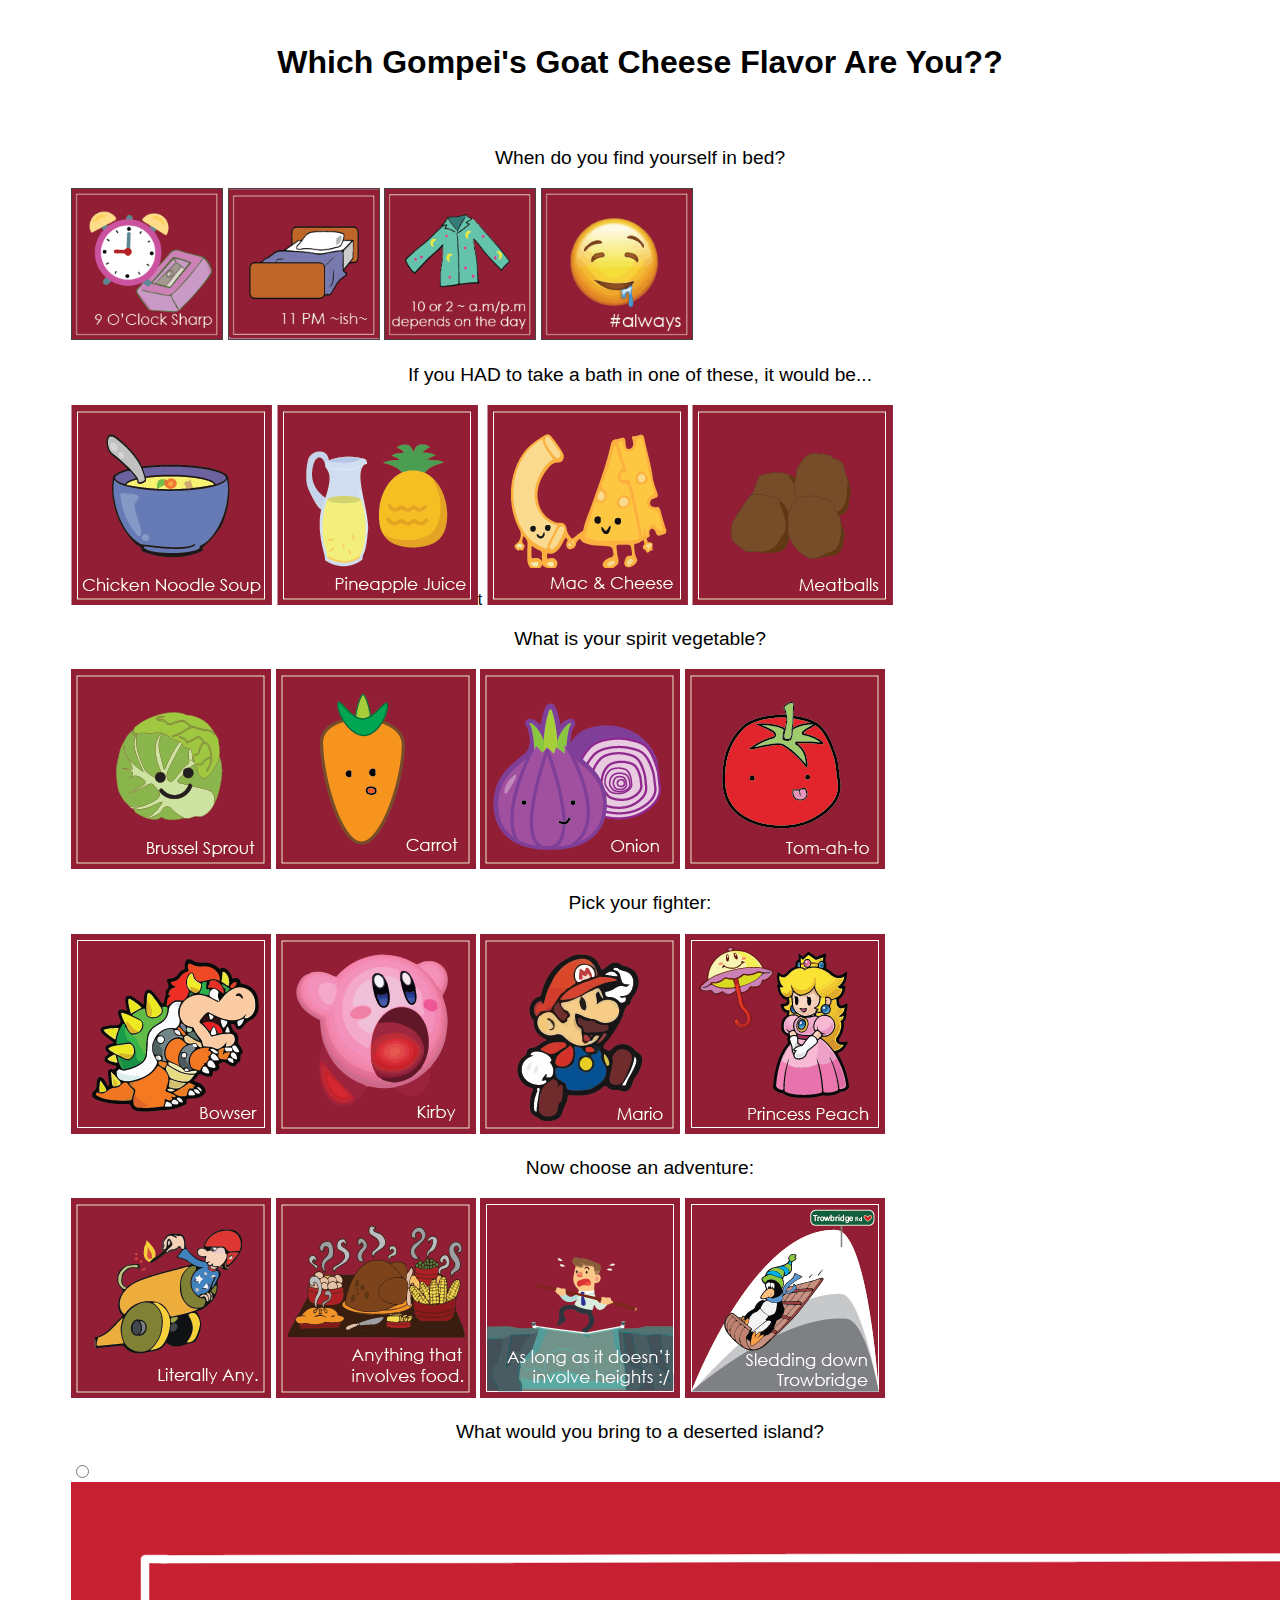
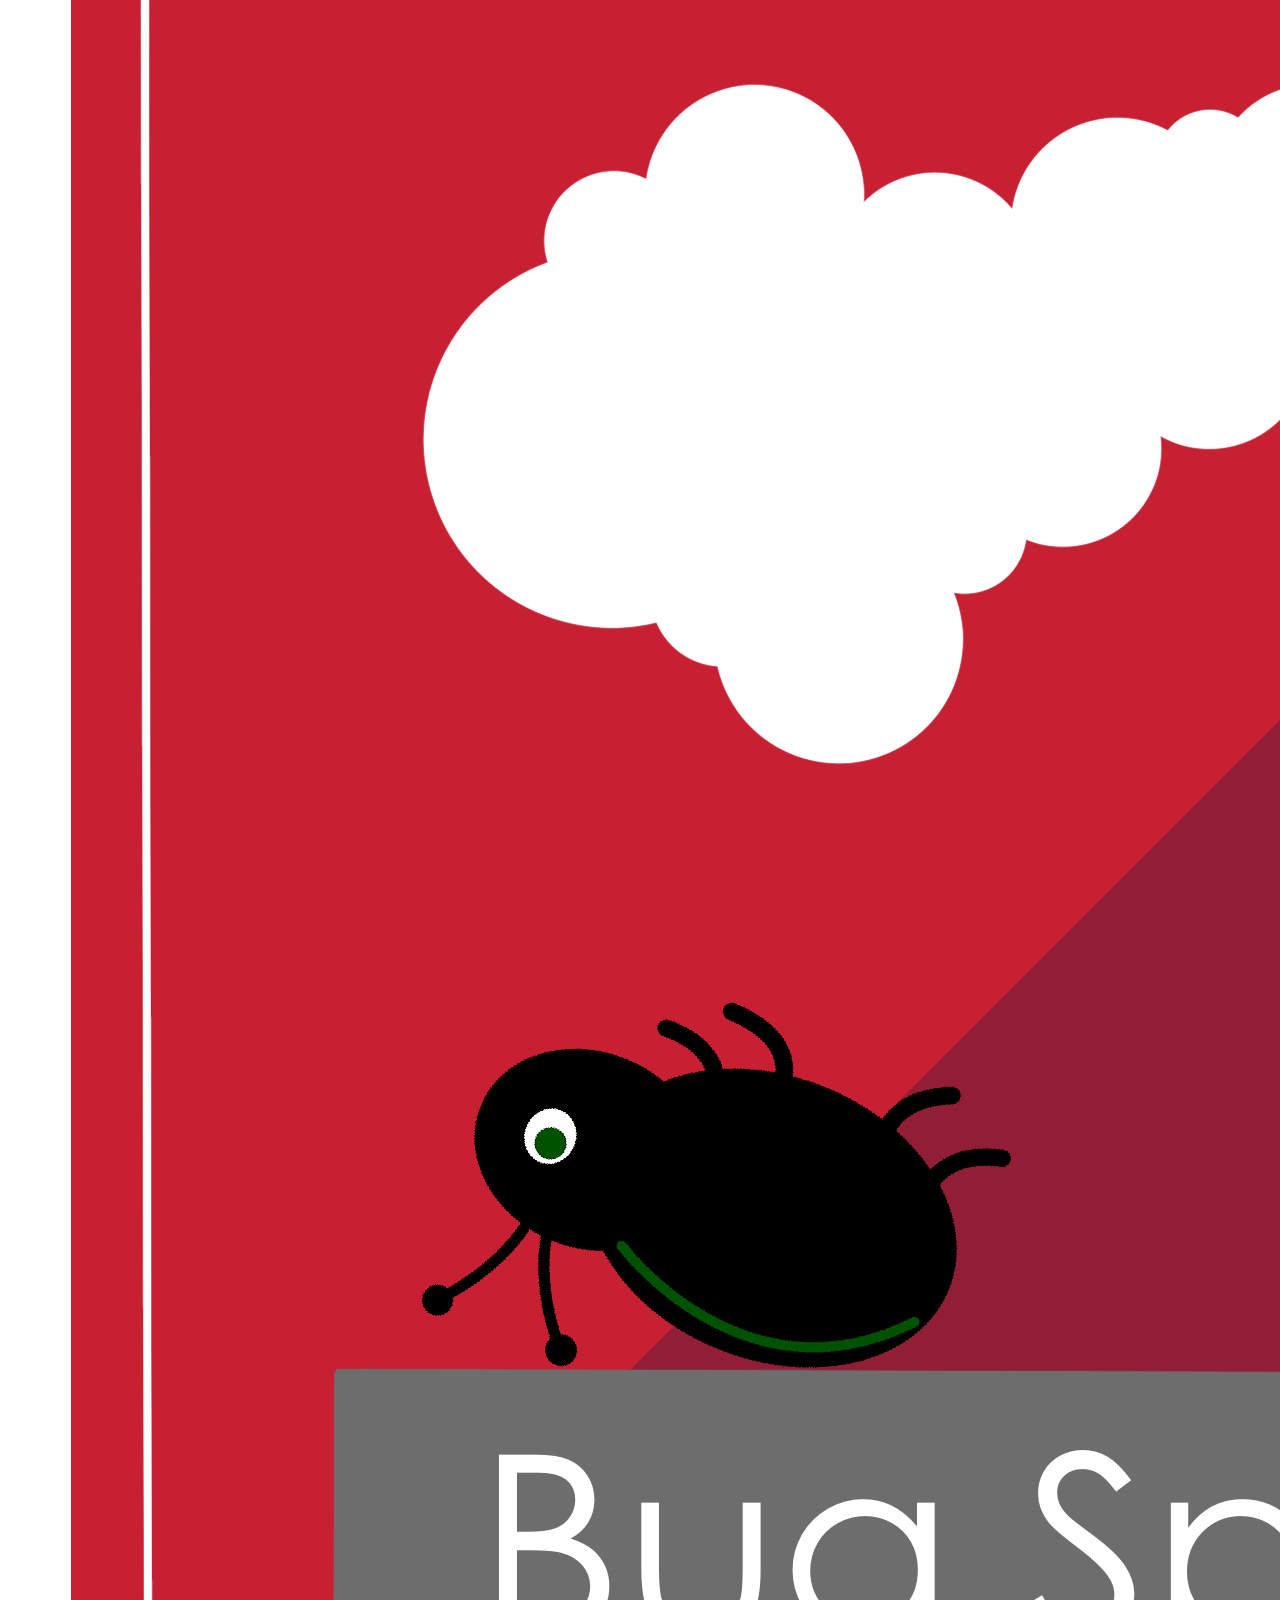
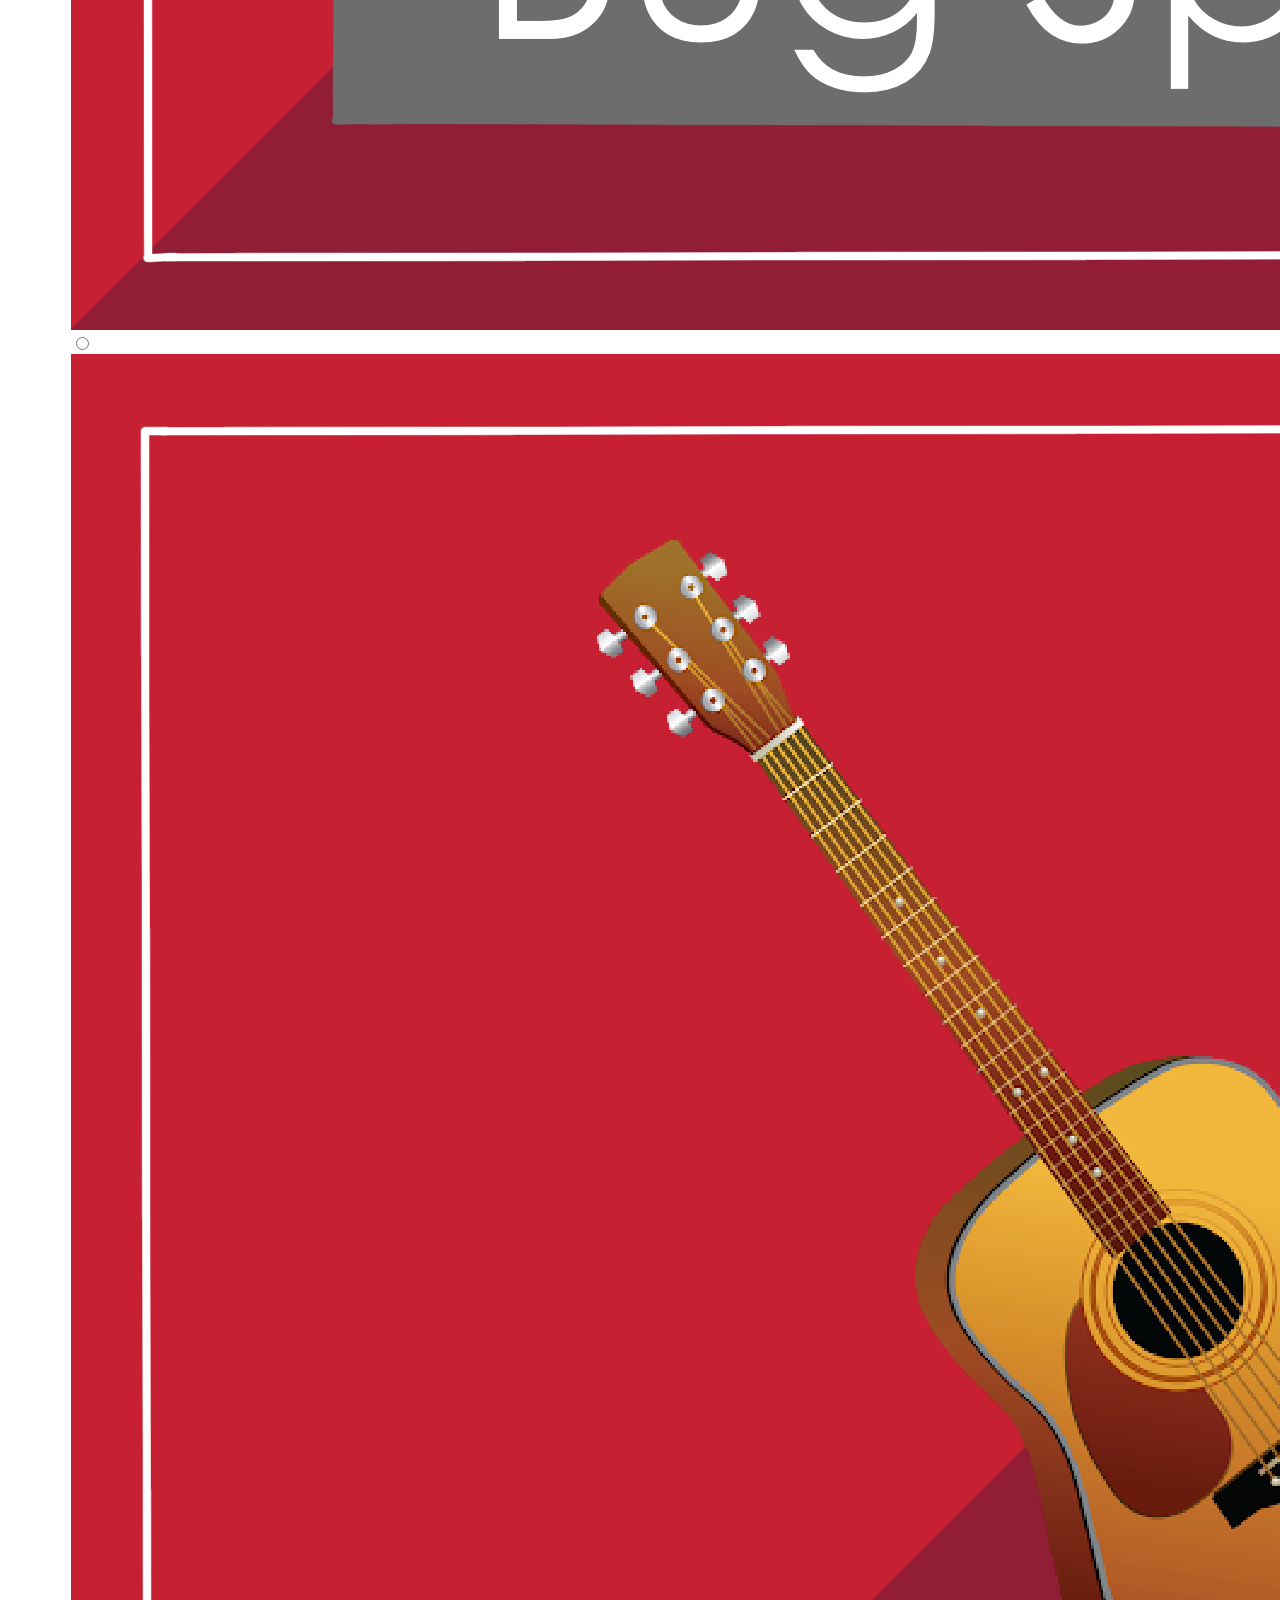
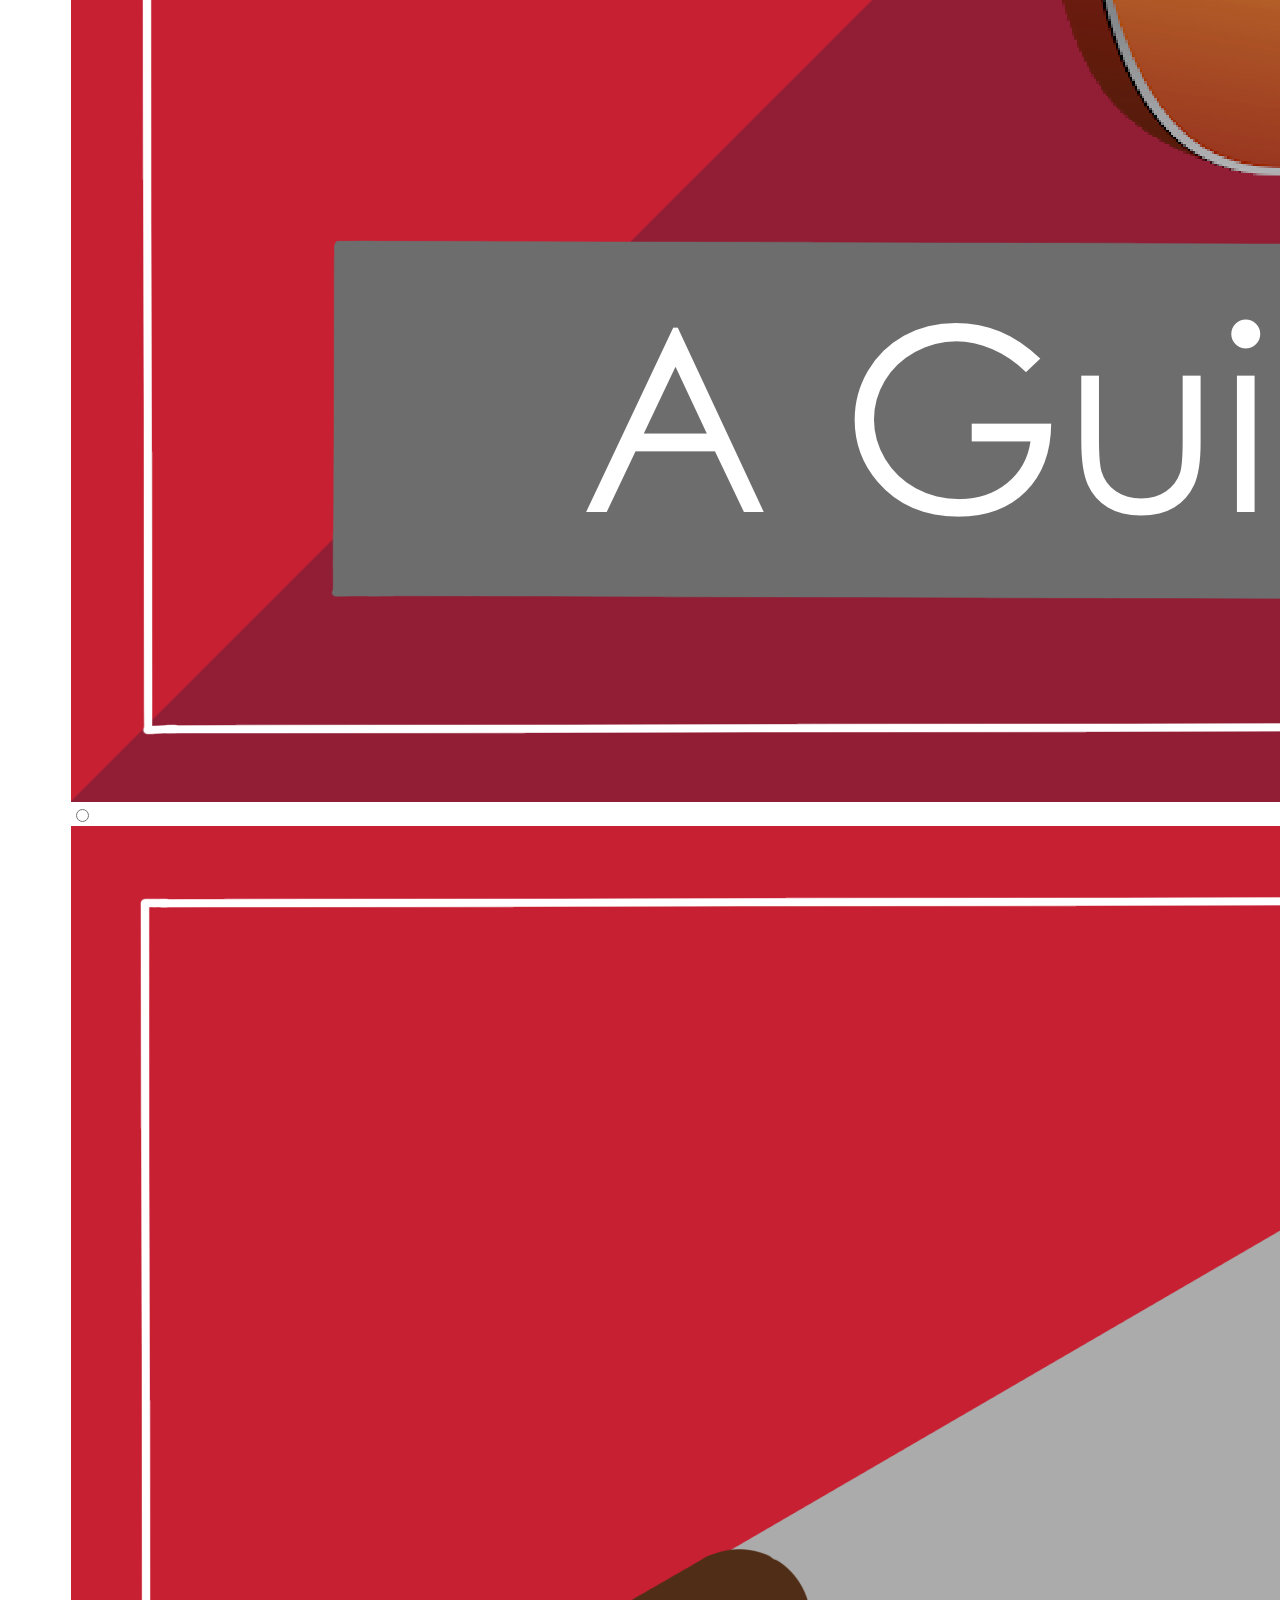
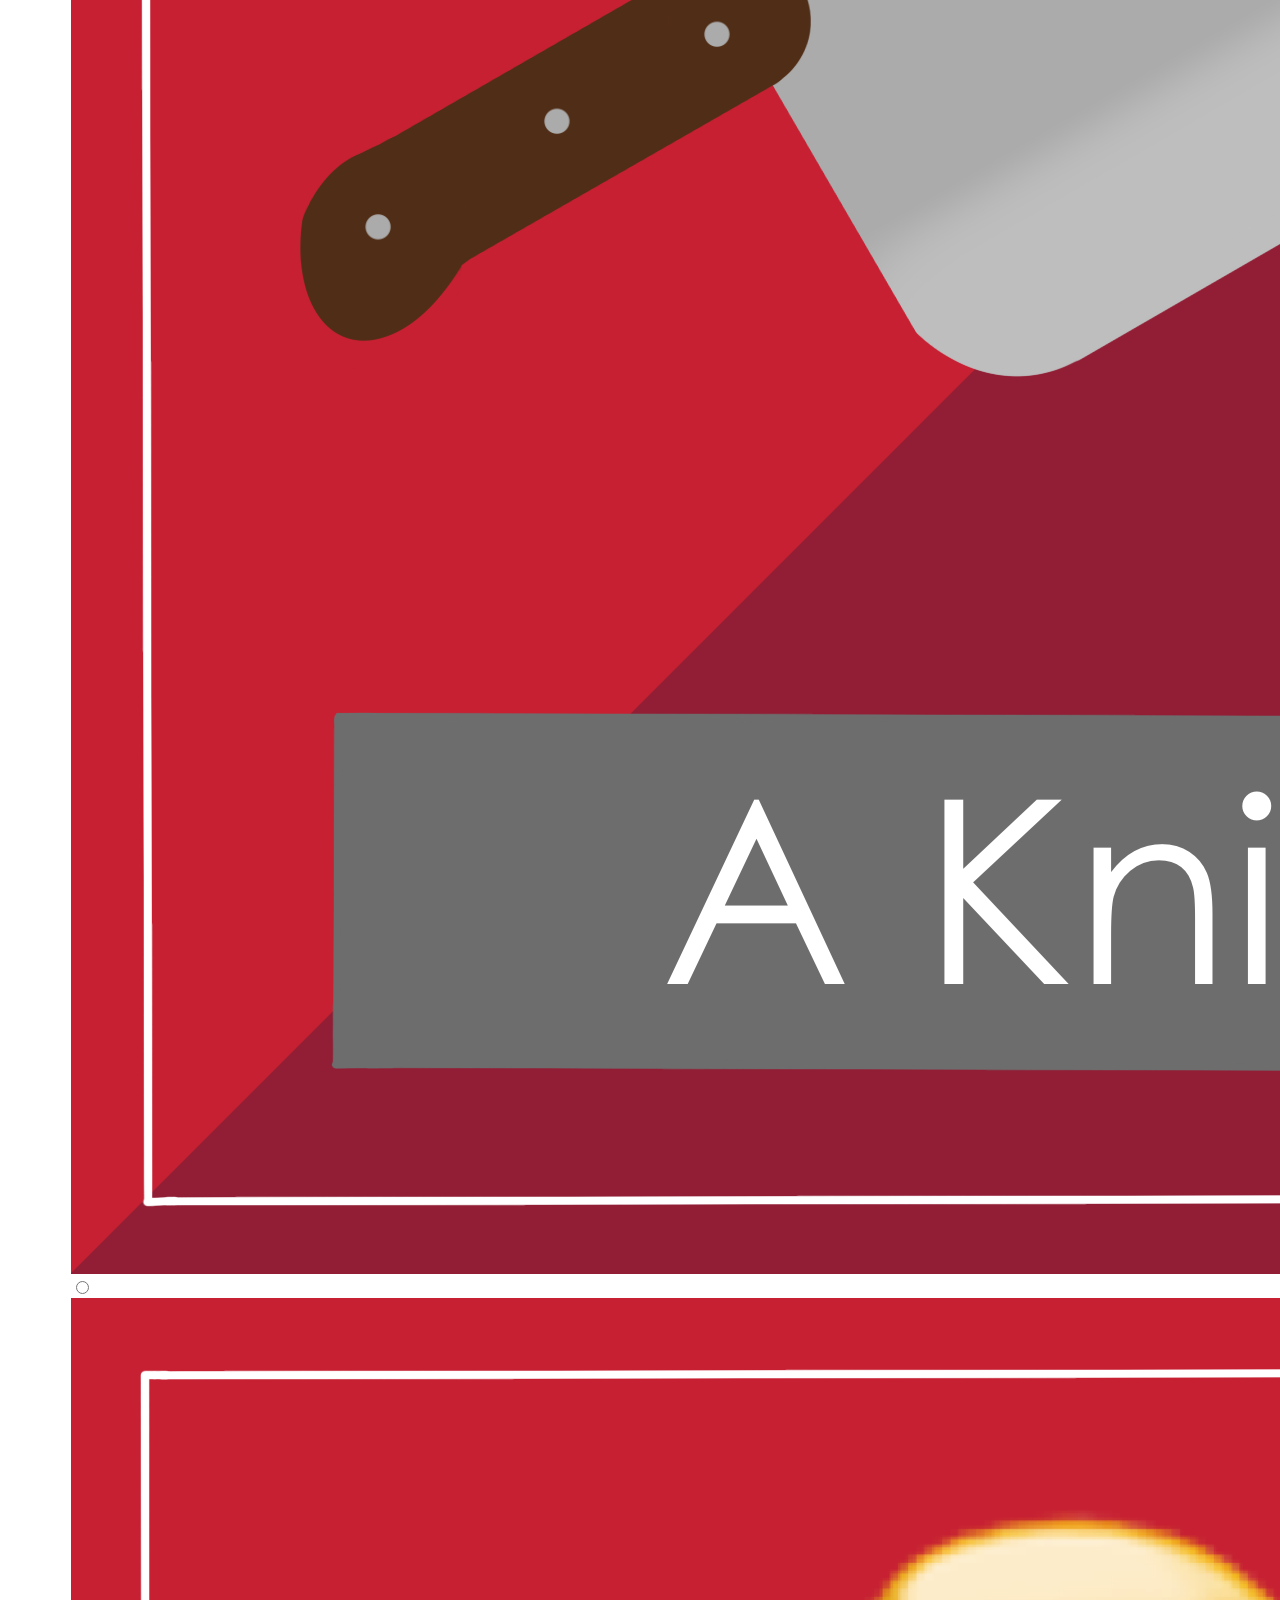
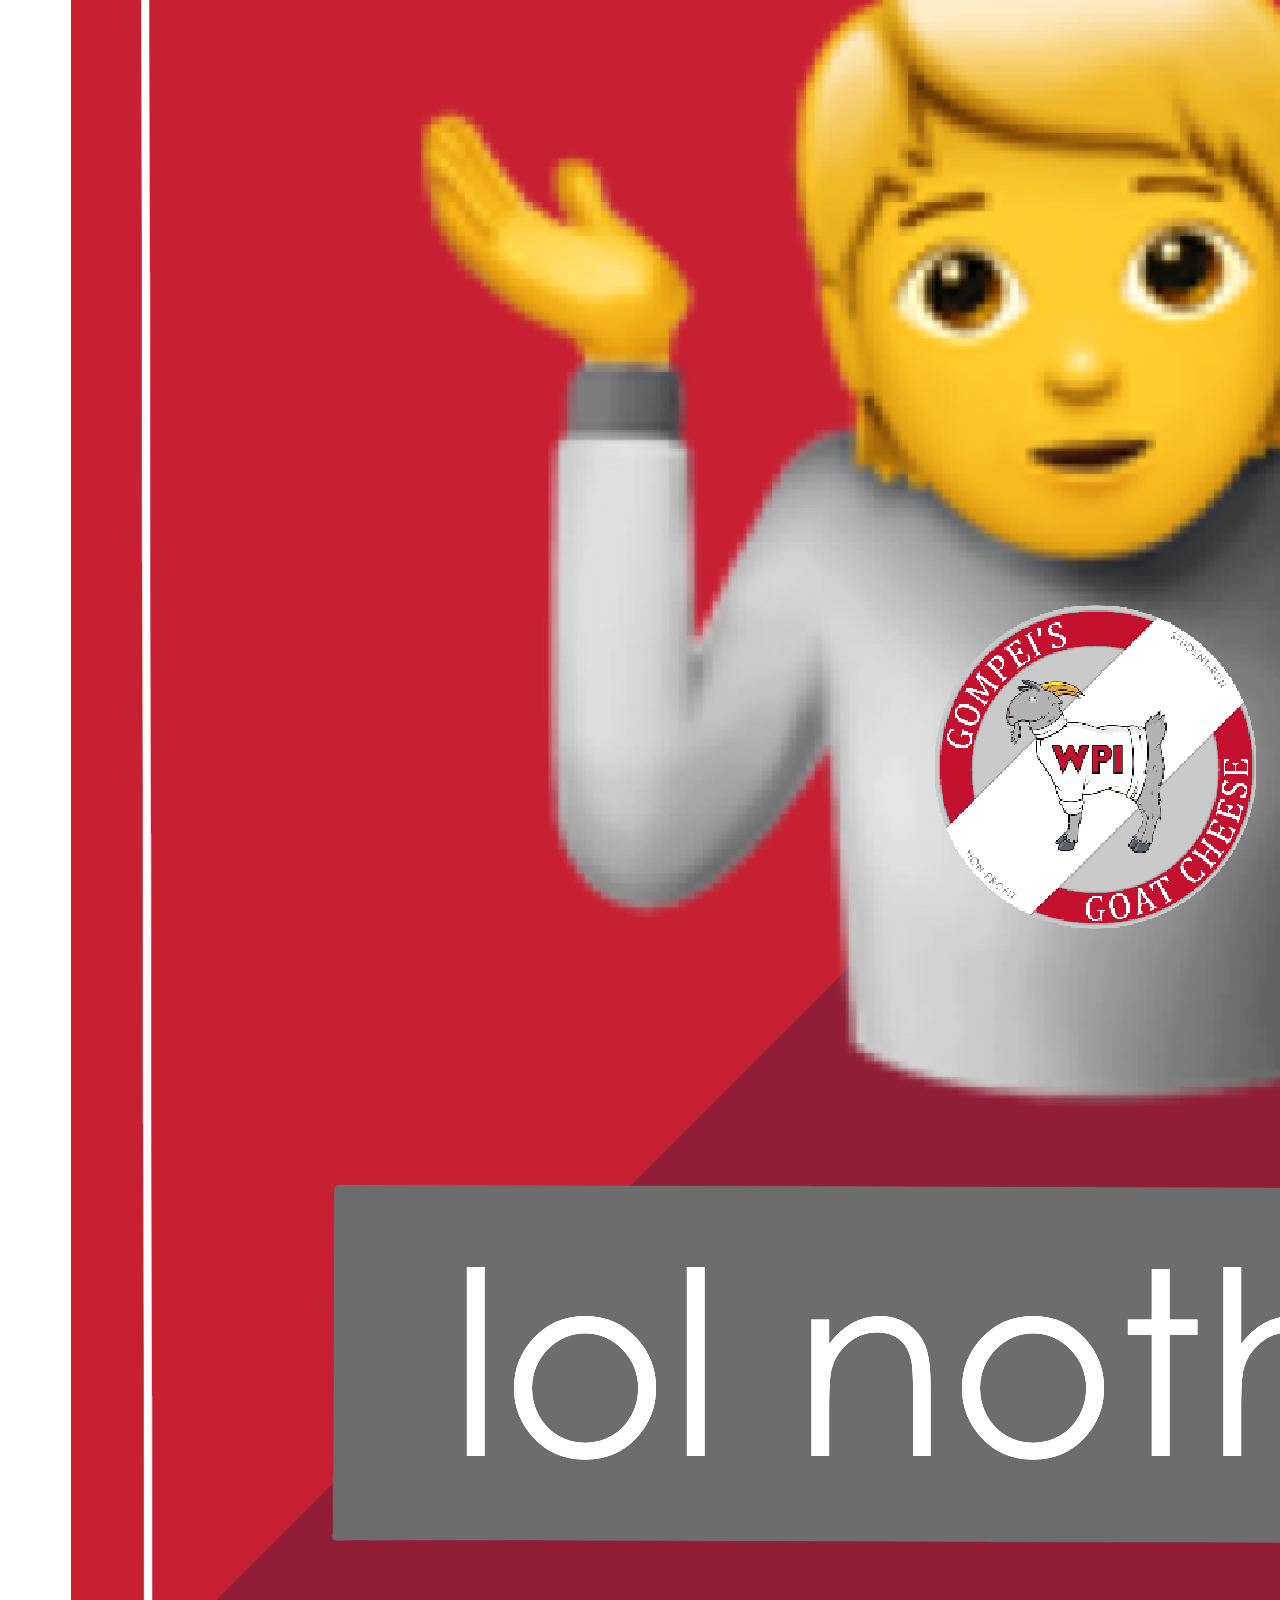
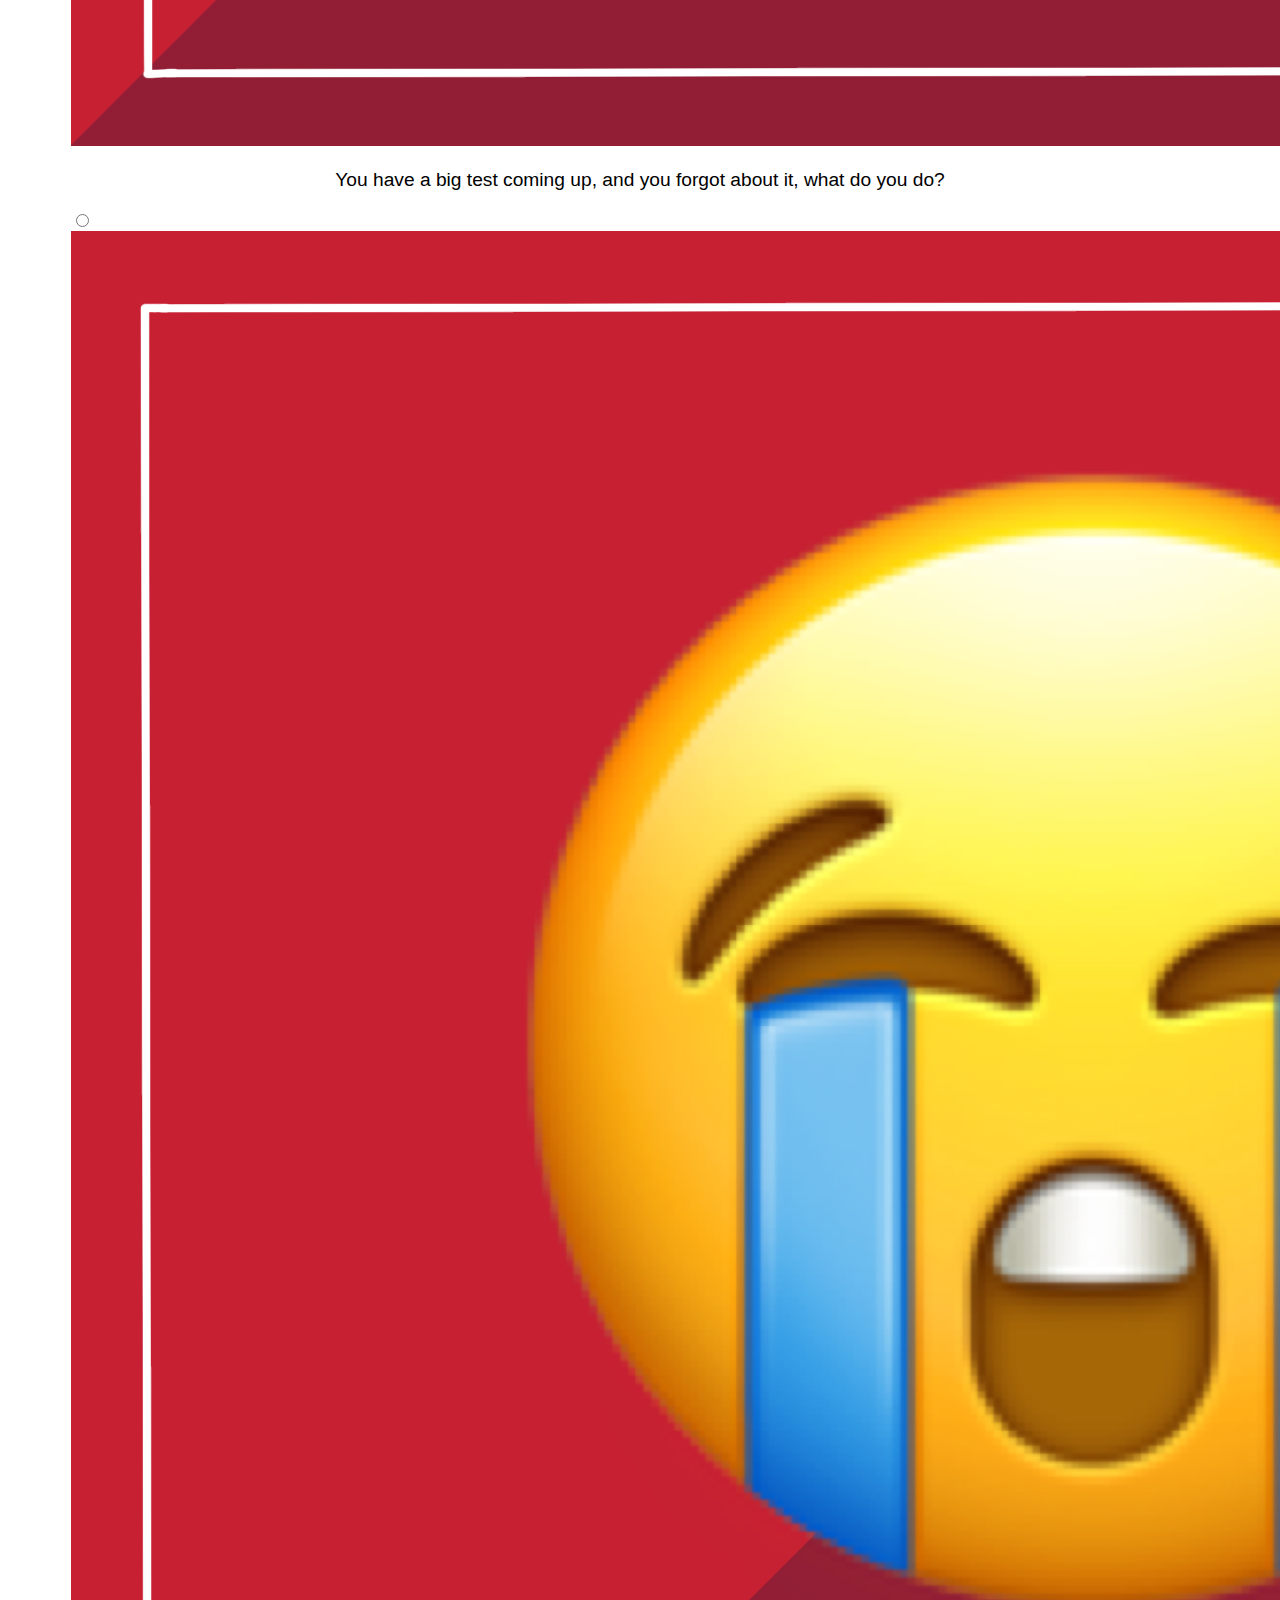
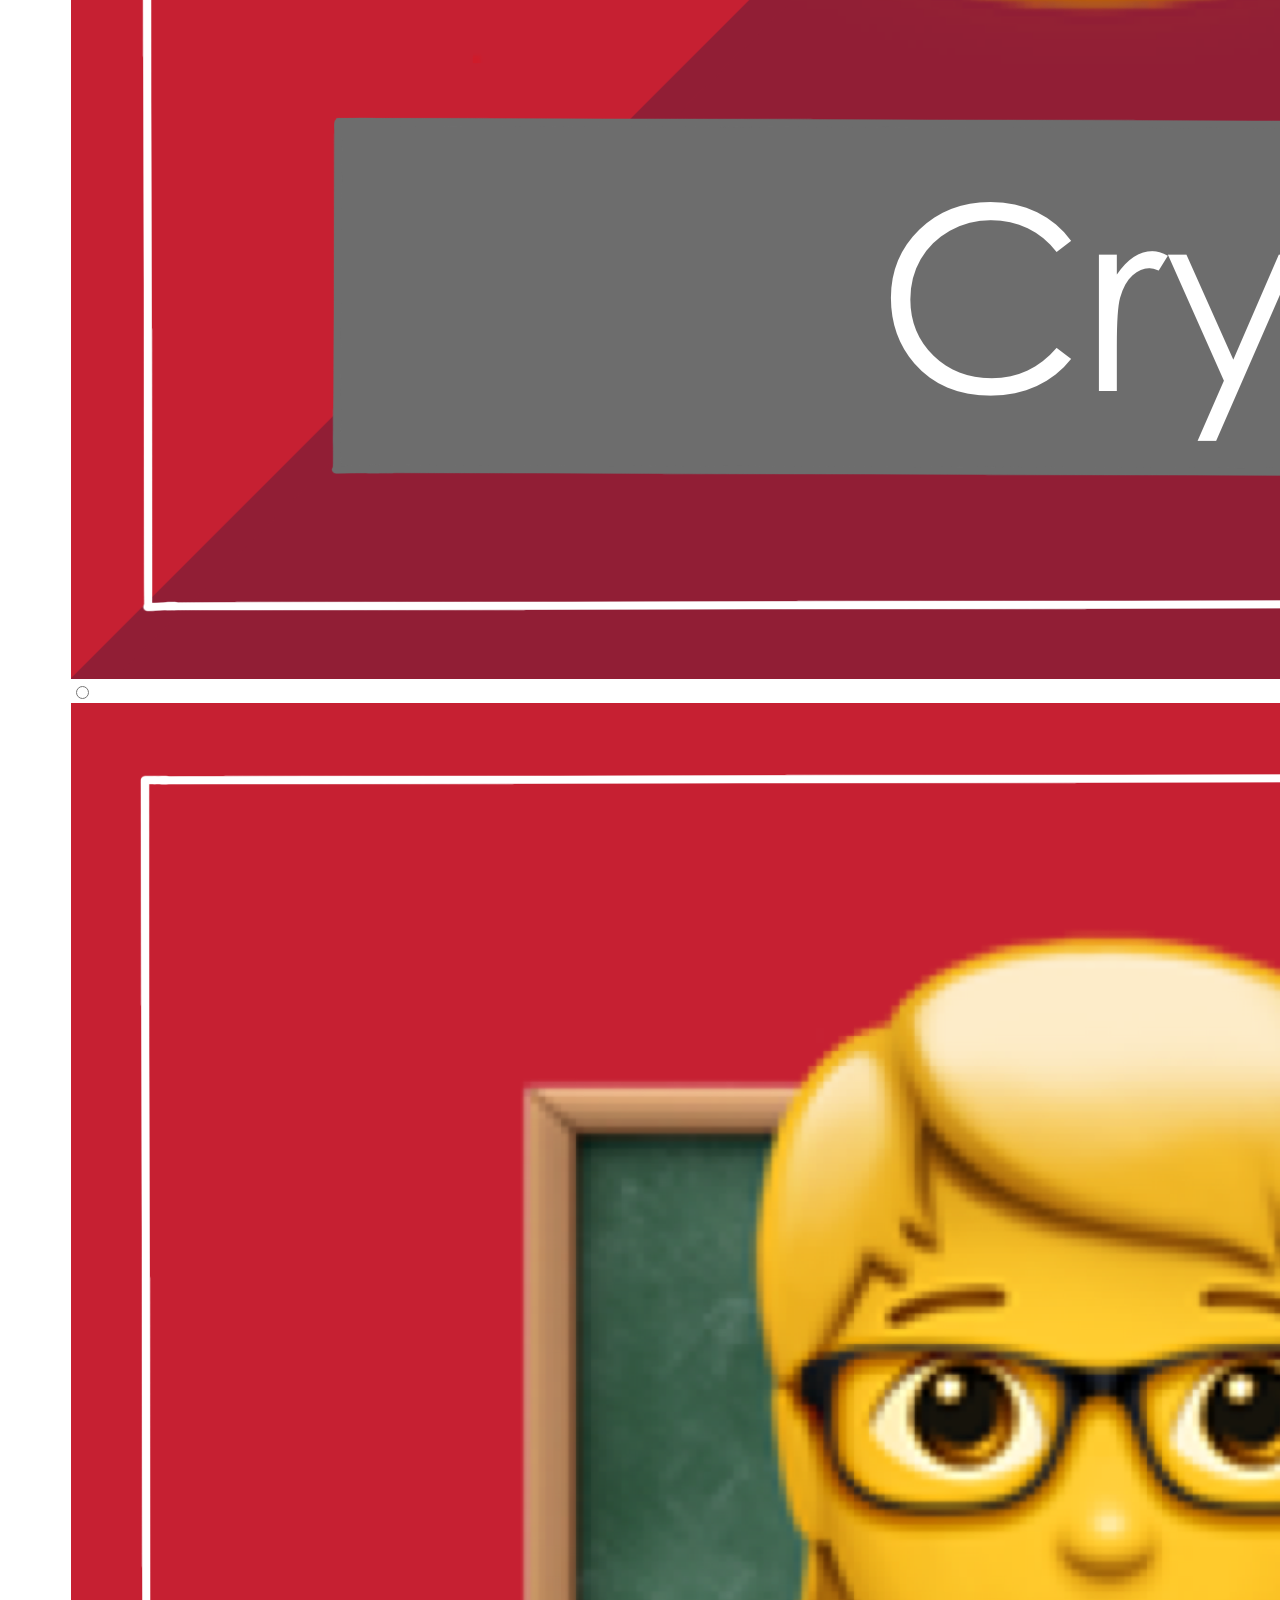
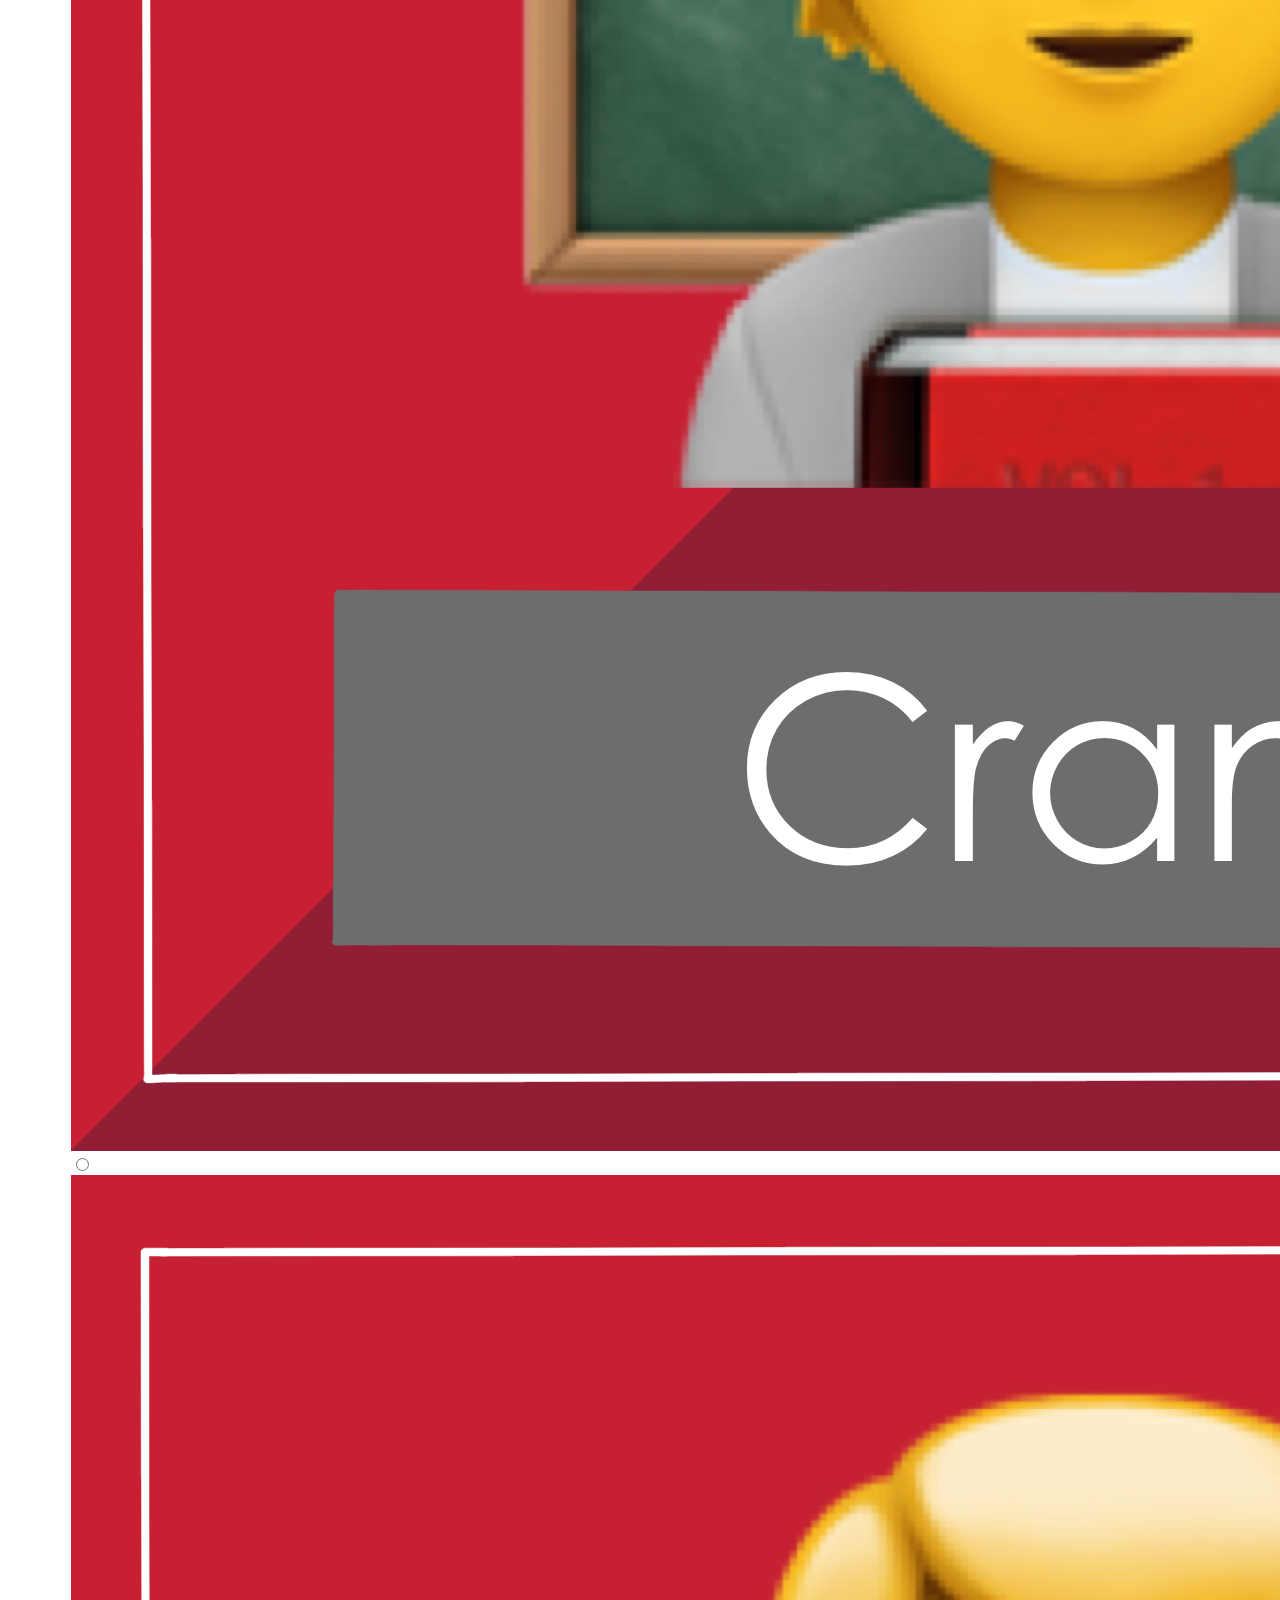
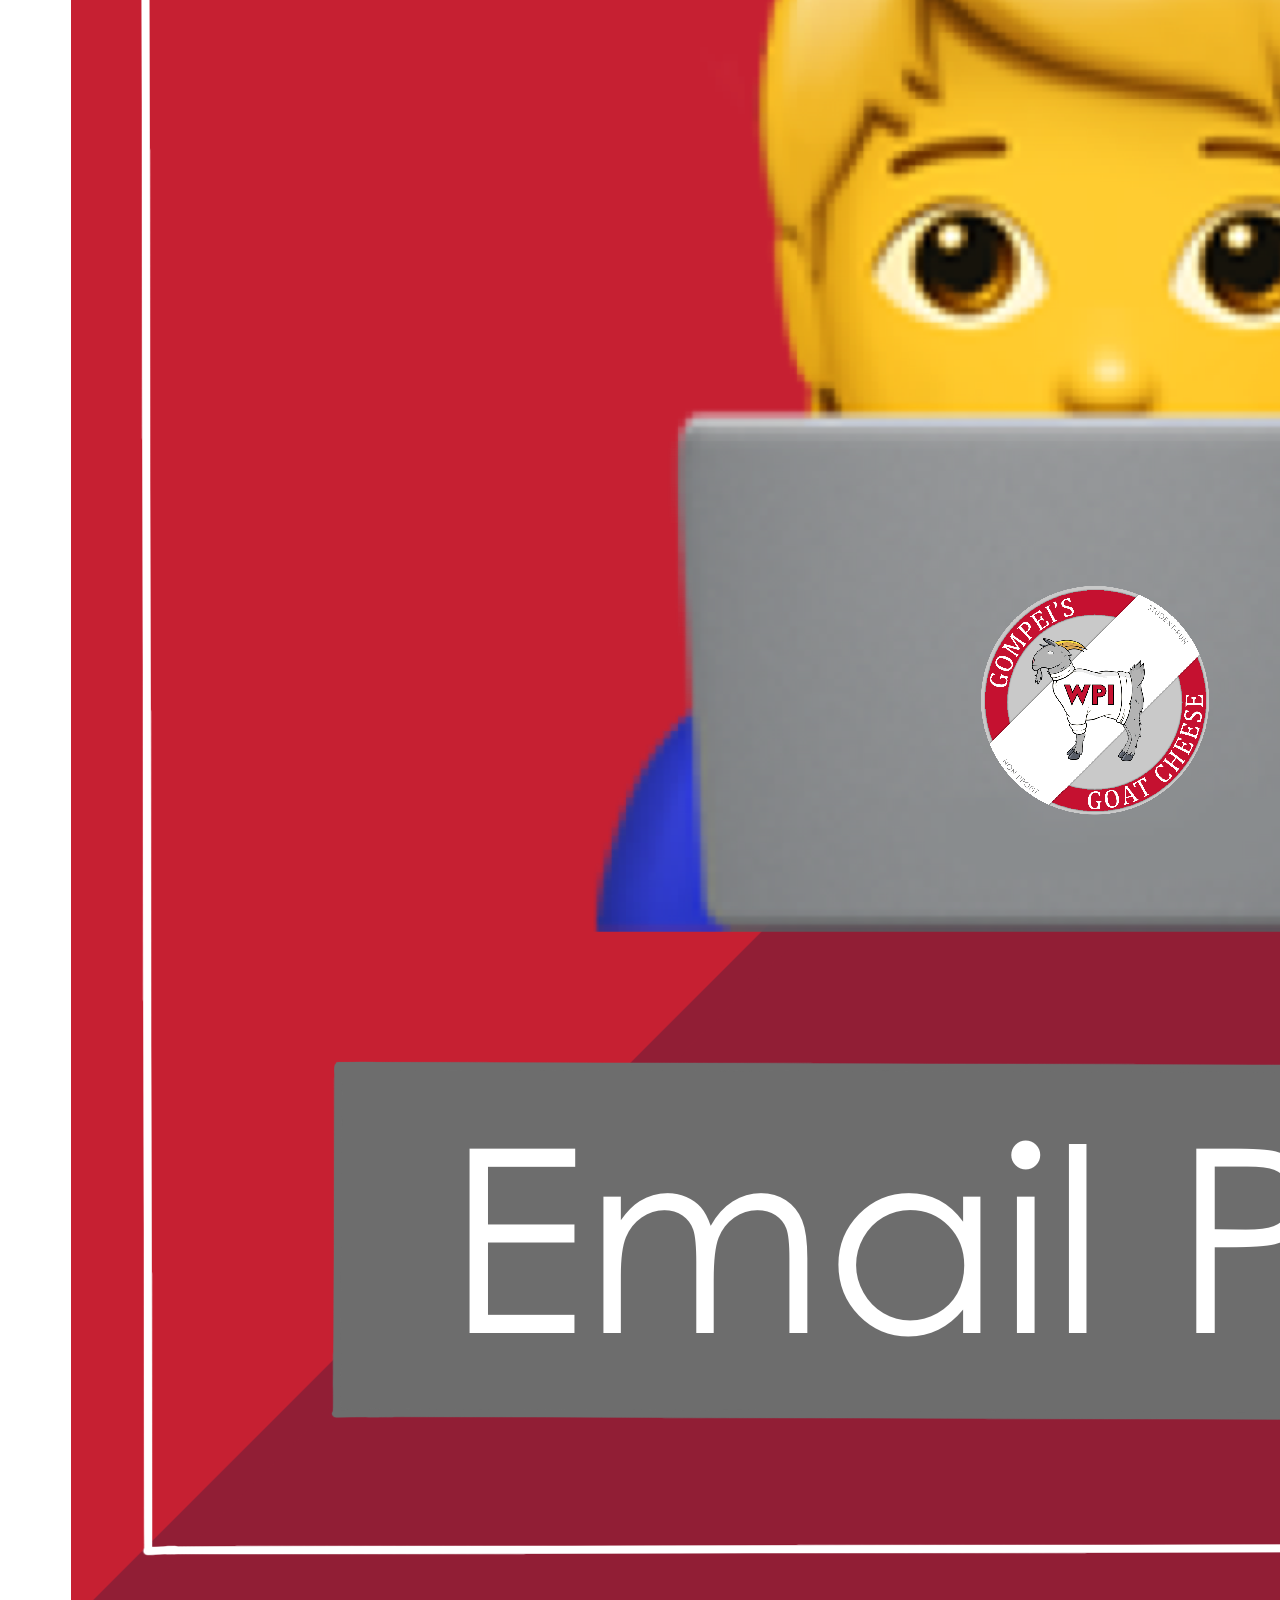
==== index.html @ 71daa239 "buttons" ====
<!DOCTYPE html>
<html>
<head>
<title>order@gompei.com</title>

<style>





body {
background-color:#ffffff;
font-family: 'Franklin Gothic Medium', 'Arial Narrow', Arial, sans-serif;
align-items: center;
}

#main {
width: 90%;
border: 3px rgb(255, 255, 255);
margin: auto;
padding: 10px;
background-color: #ffffff;
}

#header {
margin-top: 5;
padding: 5px;
text-align: center;
height: 100px;
}

p {
font-size: larger;
text-align: center;
}

label {
width: 300px;
display: auto ;
} 

.input-hidden {
  position: absolute;
  left: -9999px;
}

input[type=radio]:checked + label>img {
  border: 1px solid #fff;
  box-shadow: 0 0 3px 3px rgb(245, 219, 255);
}

input[type=radio] + label>img {
  border: 1px solid #444;
  width: 150px;
  height: 150px;
  transition: 500ms all;
}

input[type=radio]:checked + label>img {
  transform: 
    rotateZ(-10deg) 
    rotateX(10deg);
}

button {
display: block;
margin-top: 30px;
}

</style>

</head>
<body>
<div id="main">
<div id="header"><h1>Which Gompei's Goat Cheese Flavor Are You??</h1></div>

<form  id="form">


	<p>When do you find yourself in bed?</p>
	<input type="radio" name="bedtime" id="boring" value="plain blueb" class="input-hidden"/><label for="boring"><img src="1/9.png"></label>
	<input type="radio" name="bedtime" id="normal" value="crano" class="input-hidden"/><label for="normal"><img src="1/11.png"></label>
	<input type="radio" name="bedtime" id="colleg" value="fiery" class="input-hidden"/><label for="colleg"><img src="1/10-2.png"></label>
	<input type="radio" name="bedtime" id="lazyyy" value="pinkp" class="input-hidden"/><label for="lazyyy"><img src="1/always.png"></label>
	
	
	<p>If you HAD to take a bath in one of these, it would be...</p>
	<label for="boring"><input type="radio" name="activityLevel" id="boring" value="plain" class="input-hidden"/><img src="2/chicknood.png"></label>
	<label for="nobore"><input type="radio" name="activityLevel" id="nobore" value="fiery" class="input-hidden"/><img src="2/juice.png">t</label>
	<label for="nobore"><input type="radio" name="activityLevel" id="nobore" value="choco chive" class="input-hidden"/><img src="2/maccheese.png"></label>
	<label for="nobore"><input type="radio" name="activityLevel" id="nobore" value="calab pinkp" class="input-hidden"/><img src="2/meatball.png"></label>

	
	<p>What is your spirit vegetable?</p>
	<label for="rock2"><input type="radio" name="spirit" id="rock2" value="calab" class="input-hidden"/><img src="3/brussel.png"></label>
	<label for="indie"><input type="radio" name="spirit" id="indie" value="blueb" class="input-hidden"/><img src="3/carrot.png"></label>
	<label for="country"><input type="radio" name="spirit" id="country" value="pinkp herbg" class="input-hidden"/><img src="3/onion.png"></label>
	<label for="country"><input type="radio" name="spirit" id="country" value="chive choco fiery" class="input-hidden"/><img src="3/tomahto.png"></label>


	<p>Pick your fighter:</p>
	<label for="rock2"><input type="radio" name="calls" id="rock2" value="plain" class="input-hidden"/><img src="4/bowser.png"></label>
	<label for="indie"><input type="radio" name="calls" id="indie" value="chive calab" class="input-hidden"/><img src="4/kirby.png"></label>
	<label for="country"><input type="radio" name="calls" id="country" value="fiery blueb crano herbg" class="input-hidden"/><img src="4/mario.png"></label>
	<label for="country"><input type="radio" name="calls" id="country" value="pinkp choco" class="input-hidden"/><img src="4/peach.png"></label>


	<p>Now choose an adventure:</p>
	<label for="rock2"><input type="radio" name="adventure" id="rock2" value="chive calab" class="input-hidden"/><img src="5/any.png"></label>
	<label for="indie"><input type="radio" name="adventure" id="indie" value="pinkp fiery" class="input-hidden"/><img src="5/food.png"></label>
	<label for="country"><input type="radio" name="adventure" id="country" value="fiery" class="input-hidden"/><img src="5/heights.png"></label>
	<label for="country"><input type="radio" name="adventure" id="country" value="blueb choco plain" class="input-hidden"/><img src="5/sledding.png"></label>


	<p>What would you bring to a deserted island?</p>
	<label><input type="radio" name="tool" id="rock2" value="pinkp choco" /><img src="6/Bugspray.png"></label>
	<label><input type="radio" name="tool" id="indie" value="fiery crano" /><img src="6/Guitar.png"></label>
	<label><input type="radio" name="tool" id="country" value="blueb chive" /><img src="6/Knife.png"></label>
	<label><input type="radio" name="tool" id="country" value="chive" /><img src="6/Nothing.png"></label>


	<p>You have a big test coming up, and you forgot about it, what do you do?</p>
	<label><input type="radio" name="study" id="rock2" value="fiery" /><img src="7/Cry.png"></label>
	<label><input type="radio" name="study" id="indie" value="pinkp" /><img src="7/Cram.png"></label>
	<label><input type="radio" name="study" id="country" value="pl" /><img src="7/EmailProf.png"></label>
	<label><input type="radio" name="study" id="country" value="chive" /><img src="7/FullSend.png"></label>
	<label><input type="radio" name="study" id="country" value="choco" /><img src="7/IWouldNever.png"></label>


	<p>What's your role in the friend-group?</p>
	<label><input type="radio" name="squad" id="rock2" value="pinkp" /><img src="8/AlwaysTalking.png"></label>
	<label><input type="radio" name="squad" id="indie" value="fiery" /><img src="8/NoFriends.png"></label>
	<label><input type="radio" name="squad" id="country" value="chive" /><img src="8/AlwaysVibing.png"></label>
	<label><input type="radio" name="squad" id="country" value="blueb" /><img src="8/TheMom.png"></label>
	<label><input type="radio" name="squad" id="country" value="blueb" /><img src="8/Klepto.png"></label>


	<p>What's your role in a group project?</p>
	<label><input type="radio" name="group" id="rock2" value="fiery" />Easy, the leader</label>
	<label><input type="radio" name="group" id="indie" value="chive" />The slacker</label>
	<label><input type="radio" name="group" id="country" value="pinkp" />The leader only if nobody else steps up</label>
	<label><input type="radio" name="group" id="country" value="blueb" />Will do all the work alone to avoid confrontation</label>


	<p>If your friend was feeling sad, what would you do?</p>
	<label><input type="radio" name="friend" id="rock2" value="pinkp" /><img src="10/Buy Dunks.png"></label>
	<label><input type="radio" name="friend" id="indie" value="fiery" /><img src="10/CryTogether.png"></label>
	<label><input type="radio" name="friend" id="country" value="chive" /><img src="10/Nothing.png"></label>
	<label><input type="radio" name="friend" id="country" value="blueb" /><img src="10/Nothing.png"></label>


	<p>What did you wanna be when you grew up?</p>
	<label><input type="radio" name="grown" id="indie" value="chive" />President</label>
	<label><input type="radio" name="grown" id="country" value="blueb" />A Doctor</label>
	<label><input type="radio" name="grown" id="country" value="pinkp" />Parent of like, 6 or 7 kids</label>
	<label><input type="radio" name="grown" id="country" value="fiery" />Hannah Montana</label>


	<p>When you listen to music, you normally put on... </p>
	<label><input type="radio" name="music" id="rock2" value="fiery" />I have very specific playlists for every mood.</label>
	<label><input type="radio" name="music" id="indie" value="pinkp" />I literally listen to the same thing every time I play music.</label>
	<label><input type="radio" name="music" id="country" value="chive" />A random assortment of songs I enjoy.</label>
	<label><input type="radio" name="music" id="country" value="blueb" />My favorite genre</label>


	<p>What is your go-to fast food chain?</p>
	<label><input type="radio" name="chain" id="rock2" value="blueb" />Chi-Fil-A</label>
	<label><input type="radio" name="chain" id="indie" value="pinkp" />McDonald's</label>
	<label><input type="radio" name="chain" id="country" value="chive" />Wendy's</label>
	<label><input type="radio" name="chain" id="country" value="fiery" />I'M AT THE COMBINATION KFC AND TACO BELL</label>


	<p>Choose one for the rest of your life:</p>
	<label><input type="radio" name="spice" id="rock2" value="blueb" />Sweet</label>
	<label><input type="radio" name="spice" id="indie" value="pinkp" />Salty</label>
	<label><input type="radio" name="spice" id="country" value="chive" />Sour</label>
	<label><input type="radio" name="spice" id="country" value="fiery" />SpiZy</label>


	<p>How do you eat mac and cheese?</p>
	<label><input type="radio" name="cheese" id="rock2" value="blueb" />Typical Spoon</label>
	<label><input type="radio" name="cheese" id="indie" value="pinkp" />Average Fork</label>
	<label><input type="radio" name="cheese" id="country" value="chive" />Using whatever is not in the pile of dirty dishes</label>
	<label><input type="radio" name="cheese" id="country" value="fiery" />I'd eat it out of the pot with the wooden spoon I cooked with.</label>


	<p>Which Hogwart's House?</p>
	<label><input type="radio" name="harry" id="rock2" value="pinkp" /><img src="16/button16-20_assets_gryffindor.png"></label>
	<label><input type="radio" name="harry" id="indie" value="chive" /><img src="16/button16-20_assets_ravenclaw.png"></label>
	<label><input type="radio" name="harry" id="country" value="blueb" /><img src="16/button16-20_assets_hufflepuff.png"></label>
	<label><input type="radio" name="harry" id="country" value="fiery" /><img src="16/button16-20_assets_slytherin.png"></label>


	<p>CHOOSE ONE: </p>
	<label><input type="radio" name="danny" id="rock2" value="fiery" /><img src="17/button16-20_assets_dannyBurrito.png"></label>
	<label><input type="radio" name="danny" id="indie" value="chive" /><img src="17/button16-20_assets_dannyDeCheeto.png"></label>
	<label><input type="radio" name="danny" id="country" value="pinkp" /><img src="17/button16-20_assets_dannyDorito.png"></label>
	<label><input type="radio" name="danny" id="country" value="blueb" /><img src="17/button16-20_assets_dannyDeBeeto.png"></label>


	<p>What is the best style of potato?</p>
	<label><input type="radio" name="cook" id="rock2" value="blueb" /><img src="18/button16-20_assets_mashed.png"></label>
	<label><input type="radio" name="cook" id="indie" value="chive" /><img src="18/button16-20_assets_smashed.png"></label>
	<label><input type="radio" name="cook" id="country" value="willie" /><img src="18/button16-20_assets_baked.png"></label>
	<label><input type="radio" name="cook" id="country" value="chive" /><img src="18/button16-20_assets_anySweet.png"></label>


	<p>The most immaculate ice cream topping: </p>
	<label><input type="radio" name="toppi" id="rock2" value="fiery" /><img src="19/button16-20_assets_rainbowSprinkles.png"></label>
	<label><input type="radio" name="toppi" id="indie" value="blueb" /><img src="19/button16-20_assets_chocoChippies.png"></label>
	<label><input type="radio" name="toppi" id="country" value="chive" /><img src="19/button16-20_assets_oreo.png"></label>
	<label><input type="radio" name="toppi" id="country" value="pinkp" /><img src="19/button16-20_assets_differentEveryTime.png"></label>


	<p>"Chive ________" </p>
	<label><input type="radio" name="fucks" id="rock2" value="fiery" /><img src="20/button16-20_assets_slaps.png"></label>
	<label><input type="radio" name="fucks" id="indie" value="blueb" /><img src="20/button16-20_assets_haventTried.png"></label>
	<label><input type="radio" name="fucks" id="country" value="pinkp" /><img src="20/button16-20_assets_notGood.png"></label>
	<label><input type="radio" name="fucks" id="country" value="chive" /><img src="20/button16-20_assets_employeesOnly.png"></label>


<button type="submit" value="Submit">Finish Quiz!</button>

</form>


</div>


<script>
 
    
	document.getElementById("form").onsubmit=function() {

		var checked = document.querySelectorAll('input:checked');

		if (checked.length >= 20) {
	   
	  		bedtime = document.querySelector('input[name = "bedtime"]:checked').value;
	 		activityLevel = document.querySelector('input[name = "activityLevel"]:checked').value;
	 		spirit = document.querySelector('input[name = "spirit"]:checked').value;
			calls = document.querySelector('input[name = "calls"]:checked').value;
			adventure = document.querySelector('input[name = "adventure"]:checked').value;
			tool  = document.querySelector('input[name = "tool"]:checked').value;
			study = document.querySelector('input[name = "study"]:checked').value;
			squad = document.querySelector('input[name = "squad"]:checked').value;
			group = document.querySelector('input[name = "group"]:checked').value;
			friend = document.querySelector('input[name = "friend"]:checked').value;
			grown = document.querySelector('input[name = "grown"]:checked').value;
			music = document.querySelector('input[name = "music"]:checked').value;
			chain = document.querySelector('input[name = "chain"]:checked').value;
			spice = document.querySelector('input[name = "spice"]:checked').value; 
			cheese = document.querySelector('input[name = "cheese"]:checked').value; 
			harry = document.querySelector('input[name = "harry"]:checked').value; 
			danny = document.querySelector('input[name = "danny"]:checked').value; 
			cook = document.querySelector('input[name = "cook"]:checked').value; 
			toppi = document.querySelector('input[name = "toppi"]:checked').value;
			fucks = document.querySelector('input[name = "fucks"]:checked').value;

			// initialize score variables 
			plain = 0;
			herbg = 0;
			chive = 0;
			calab = 0;
			choco = 0;
			blueb = 0;
			crano = 0;
			pinkp = 0;
			fiery = 0;
			smoke = 0;
	  
			//function to calculate score for each question, based on value
			function eachscore(x) {
				if(x == "plain") { plain+=2}
				if(x == "blueb") { blueb+=1}
				if(x == "choco") { choco+=1}
				if(x == "smoke") { smoke+=1}
				if(x == "fiery") { fiery+=1}
				if(x == "crano") { crano+=1}
				if(x == "herbg") { herbg+=1}
				if(x == "chive") { chive+=2}
				if(x == "calab") { calab+=1}
				if(x == "pinkp") { pinkp+=1}

			}
			// for the above function, you could also change the 1 to a variable so you could give more points for certain questions
		
			//call function for each question
			eachscore(eval("bedtime"));
			eachscore(eval("activityLevel"));
			eachscore(eval("spirit"));
			eachscore(eval("calls"));
			eachscore(eval("adventure"));
			eachscore(eval("tool"));
			eachscore(eval("study"));
			eachscore(eval("squad"));
			eachscore(eval("group"));
			eachscore(eval("friend"));
			eachscore(eval("grown"));
			eachscore(eval("music"));
			eachscore(eval("chain"));
			eachscore(eval("spice"));
			eachscore(eval("cheese"));
			eachscore(eval("harry"));
			eachscore(eval("danny"));
			eachscore(eval("cook"));
			eachscore(eval("toppi"));
			eachscore(eval("fucks"));

		
	  
	  
			all = [plain, blueb, choco, smoke, fiery, crano, herbg, chive, calab, pinkp];
		
			//get the max score  in the array
			maxscore = Math.max.apply(Math,all);
		
			//figure out which score is the max score by identifying its index number
			for(i=0; i<all.length; i++) {
				if(all[i]==maxscore) {
				highest = i;
				}
			}
	

			// object holding scores and feedback	
			scores = [{index:0, feedback: "You got Plain"},
					{index:1, feedback: "You got Blueberry Lemon"},
					{index:2, feedback: "You got Chocolate"},
					{index:3, feedback: "You got Hickory Smoked"},
					{index:4, feedback: "You got Fiery Fig"},
					{index:5, feedback: "You got Cranberry Orange"},
					{index:6, feedback: "You got Herb Garlic"},
					{index:7, feedback: "You got Chive"},
					{index:8, feedback: "You got Calabrini"},
					{index:9, feedback: "Pink Peppercorn"}];




			//loop to match index to score and reply with feedback
			for(i=0;i<scores.length; i++) {
				if(highest == scores[i].index) {
					document.getElementById("answer4").innerHTML = scores[i].feedback;
				}
			}
		}
	else alert("Fill out all questions before submitting.");

	return false; // required to not refresh the page; just leave this here
}
</script>

</body>
</html>
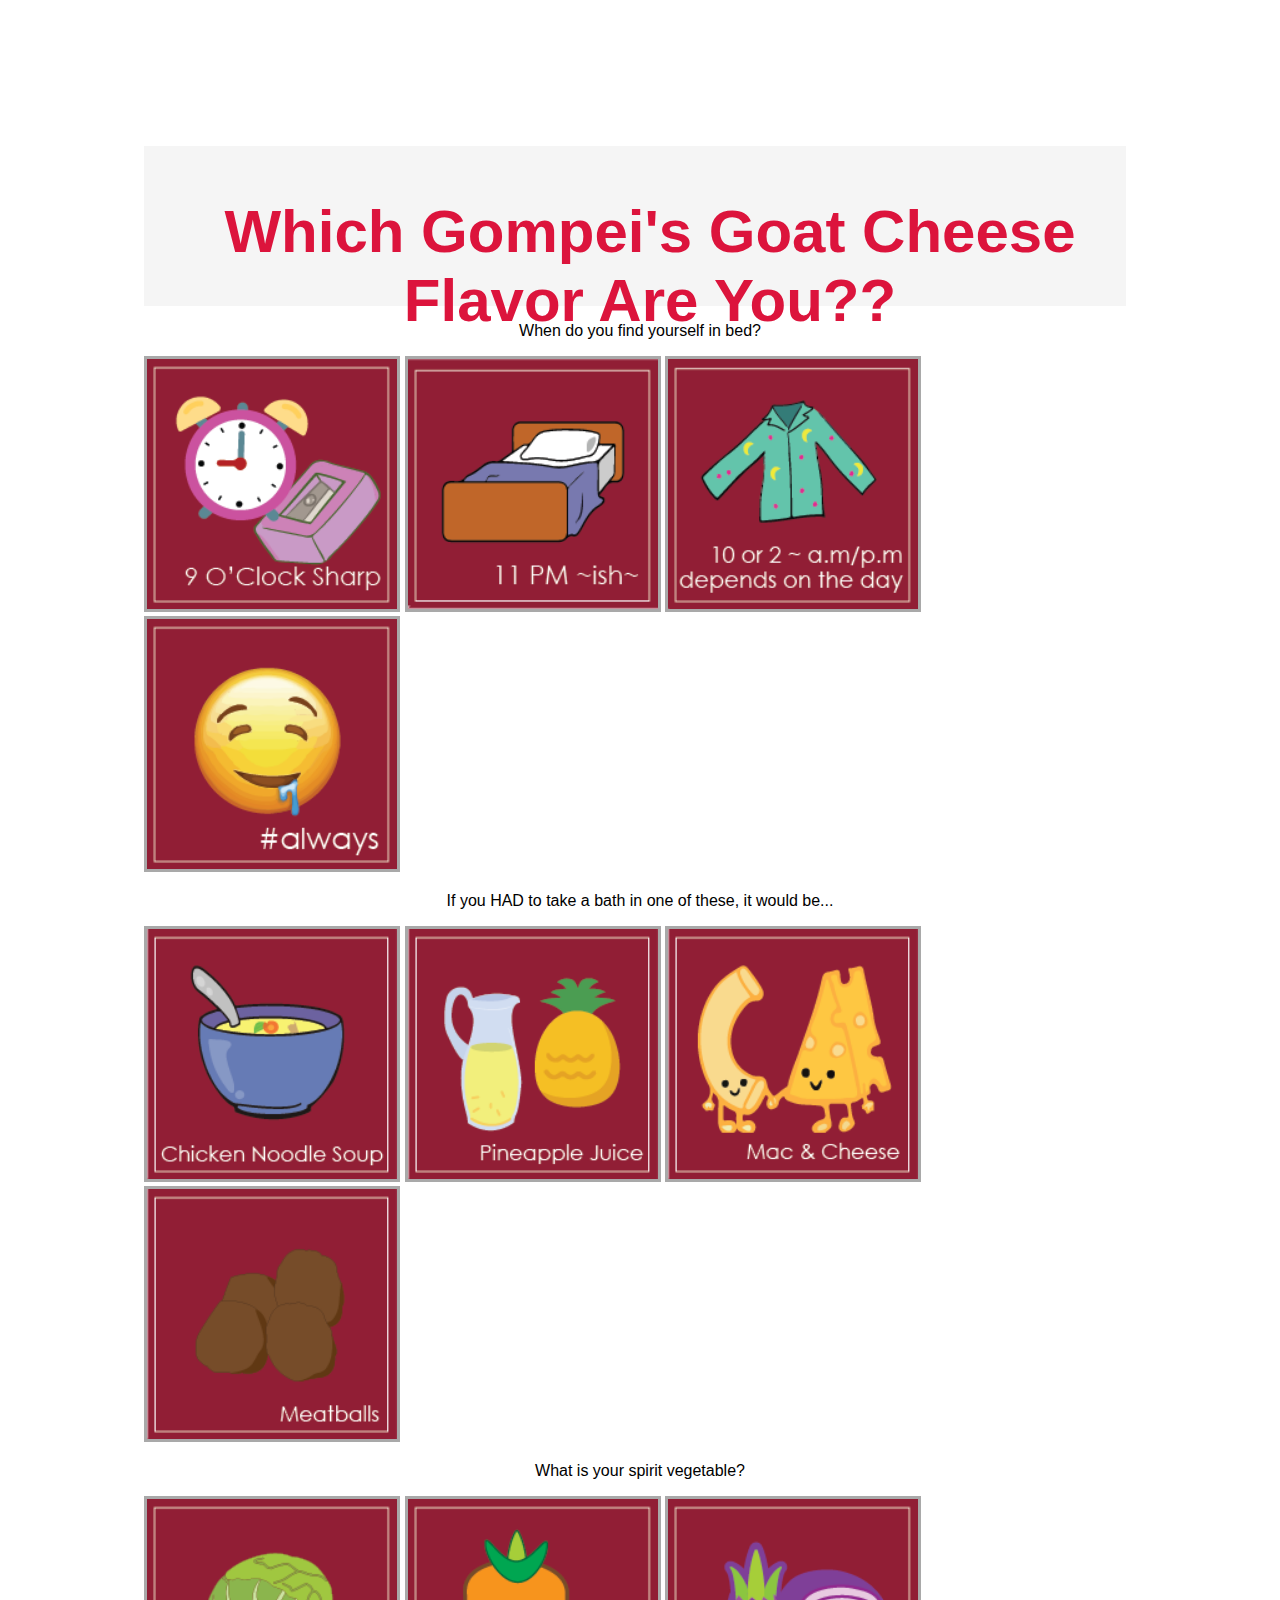
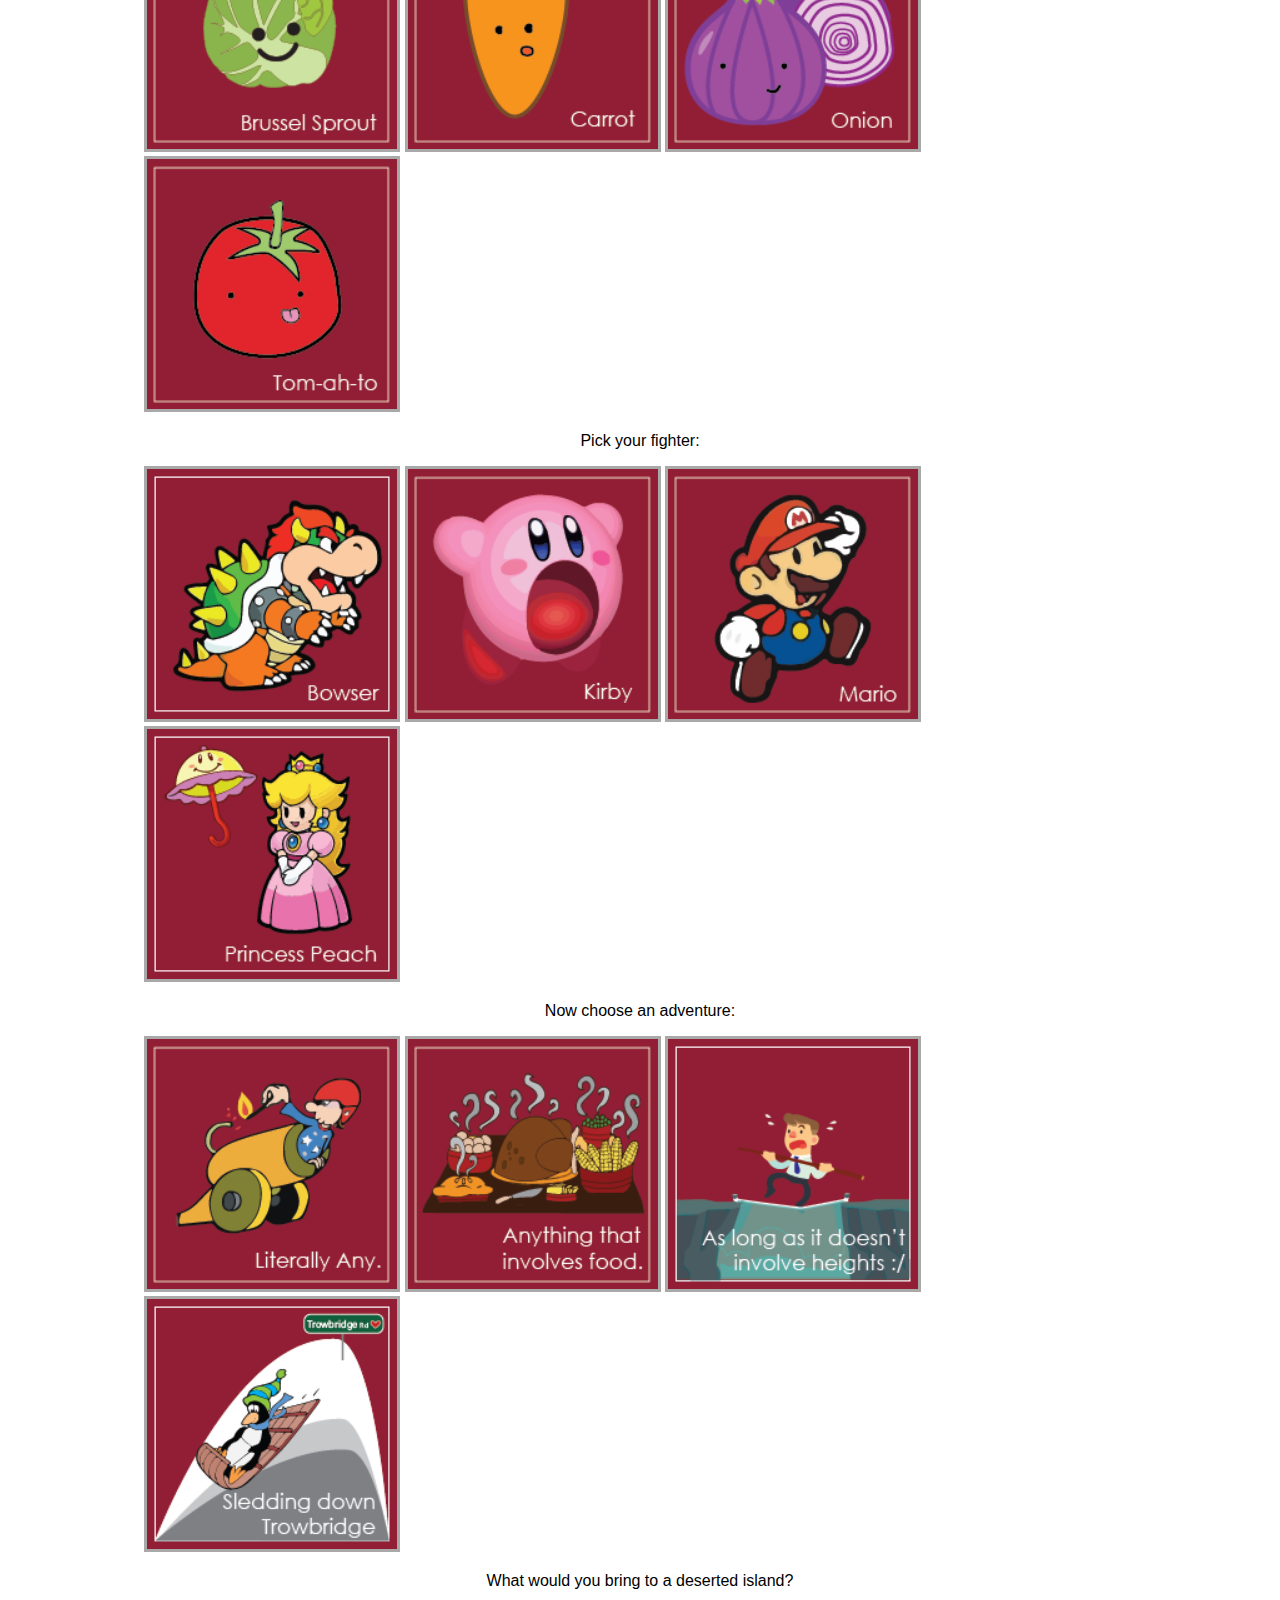
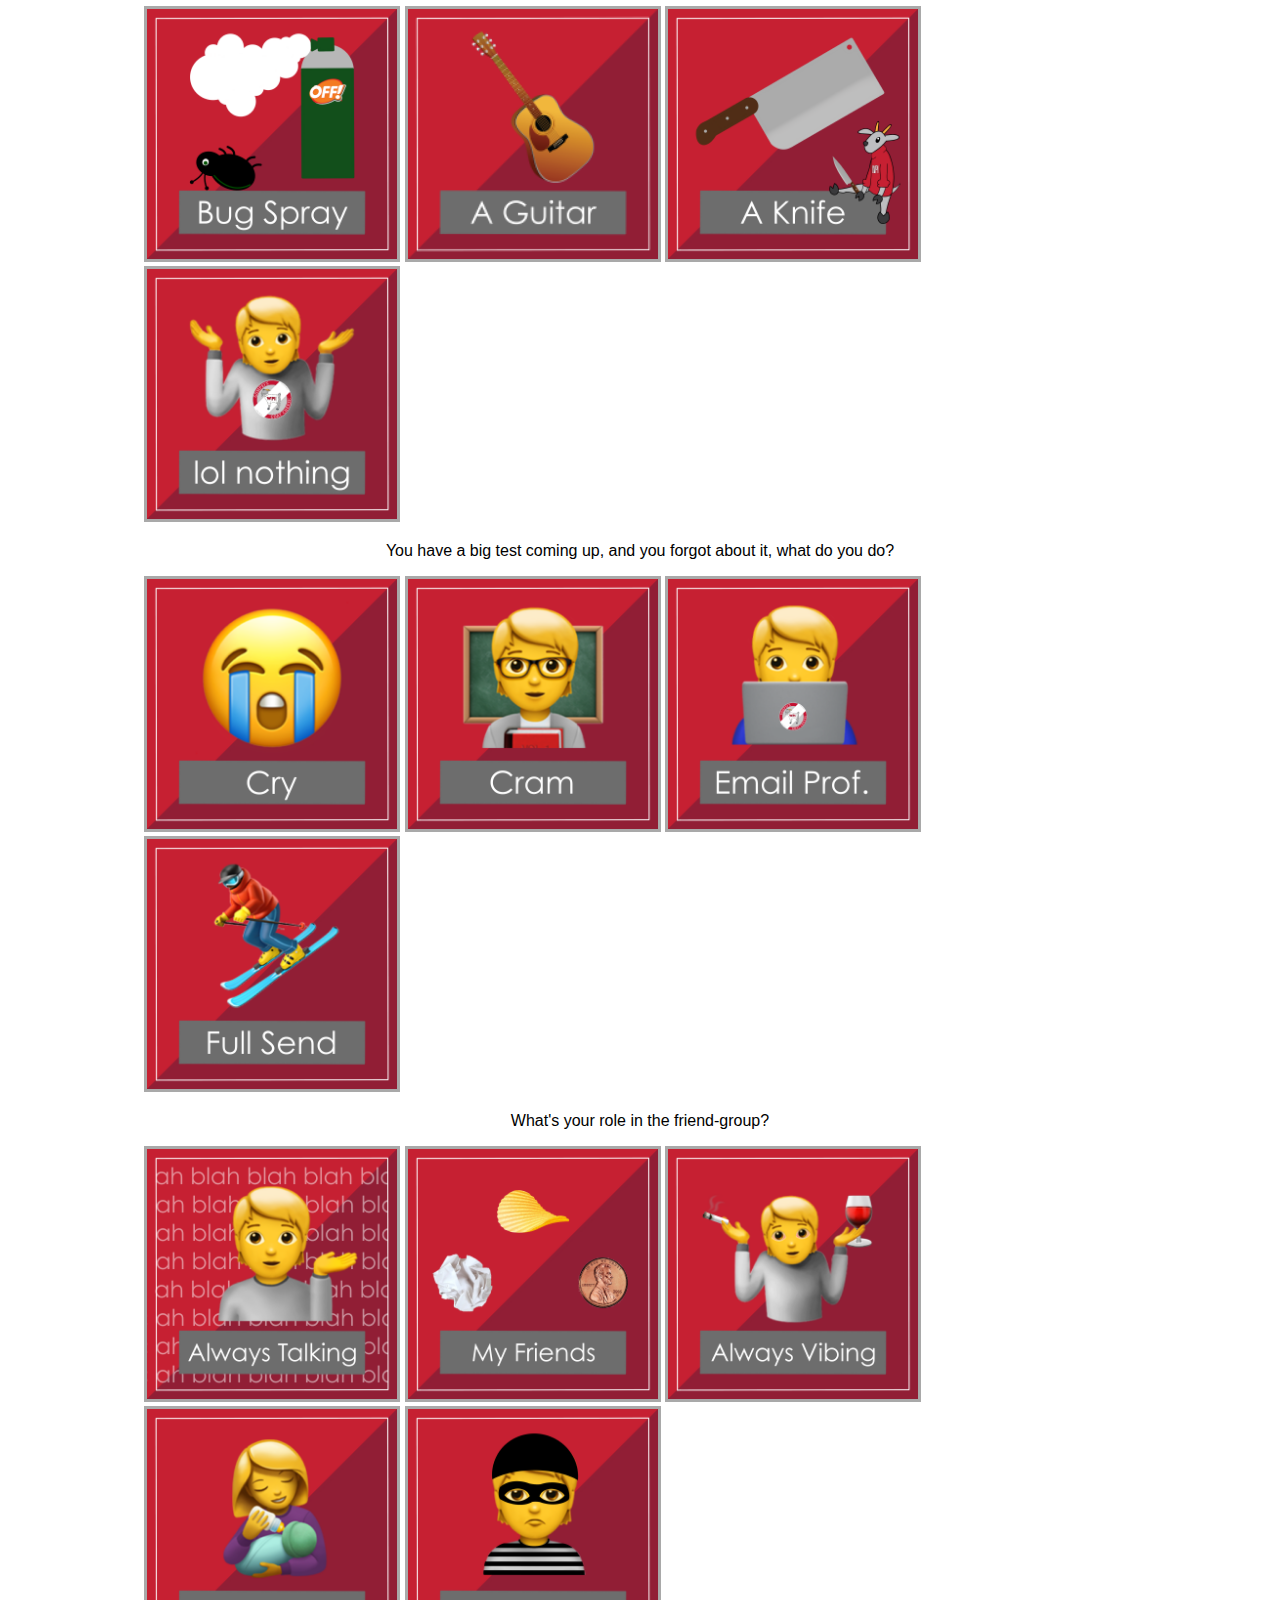
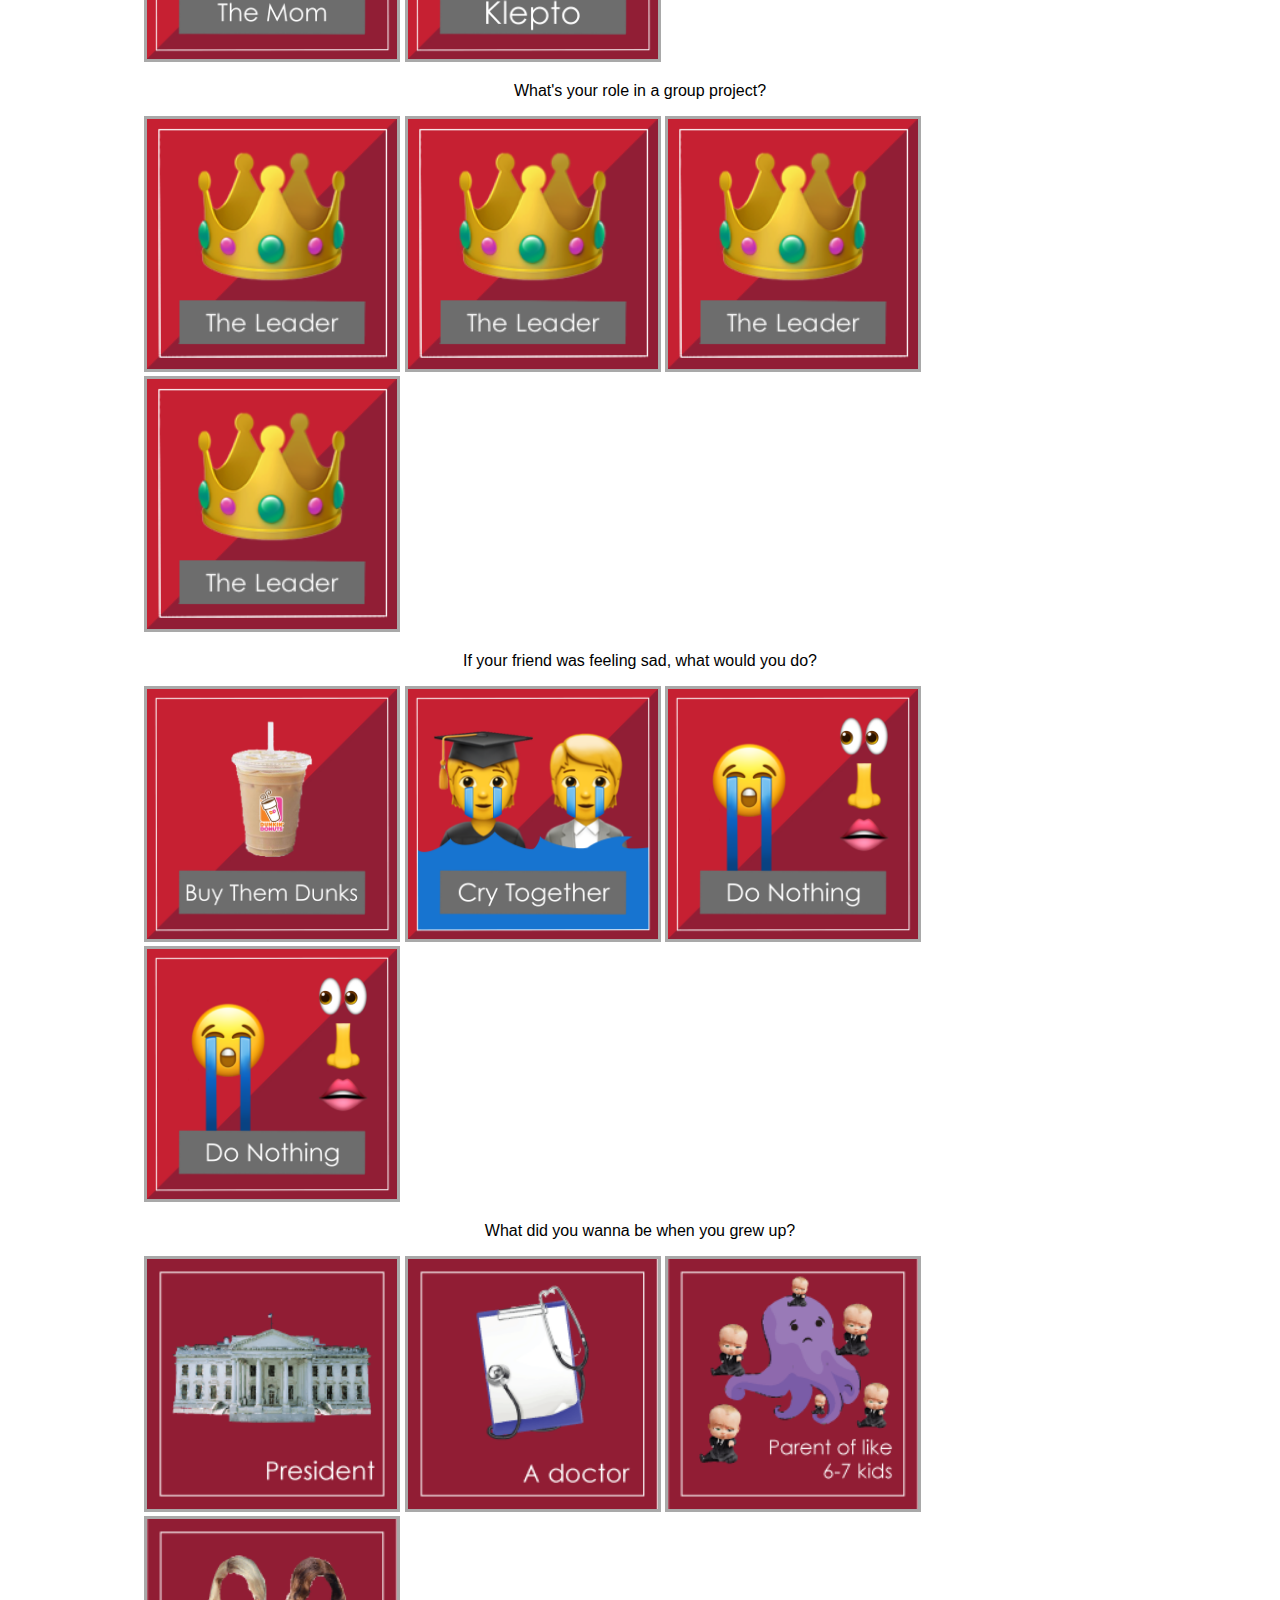
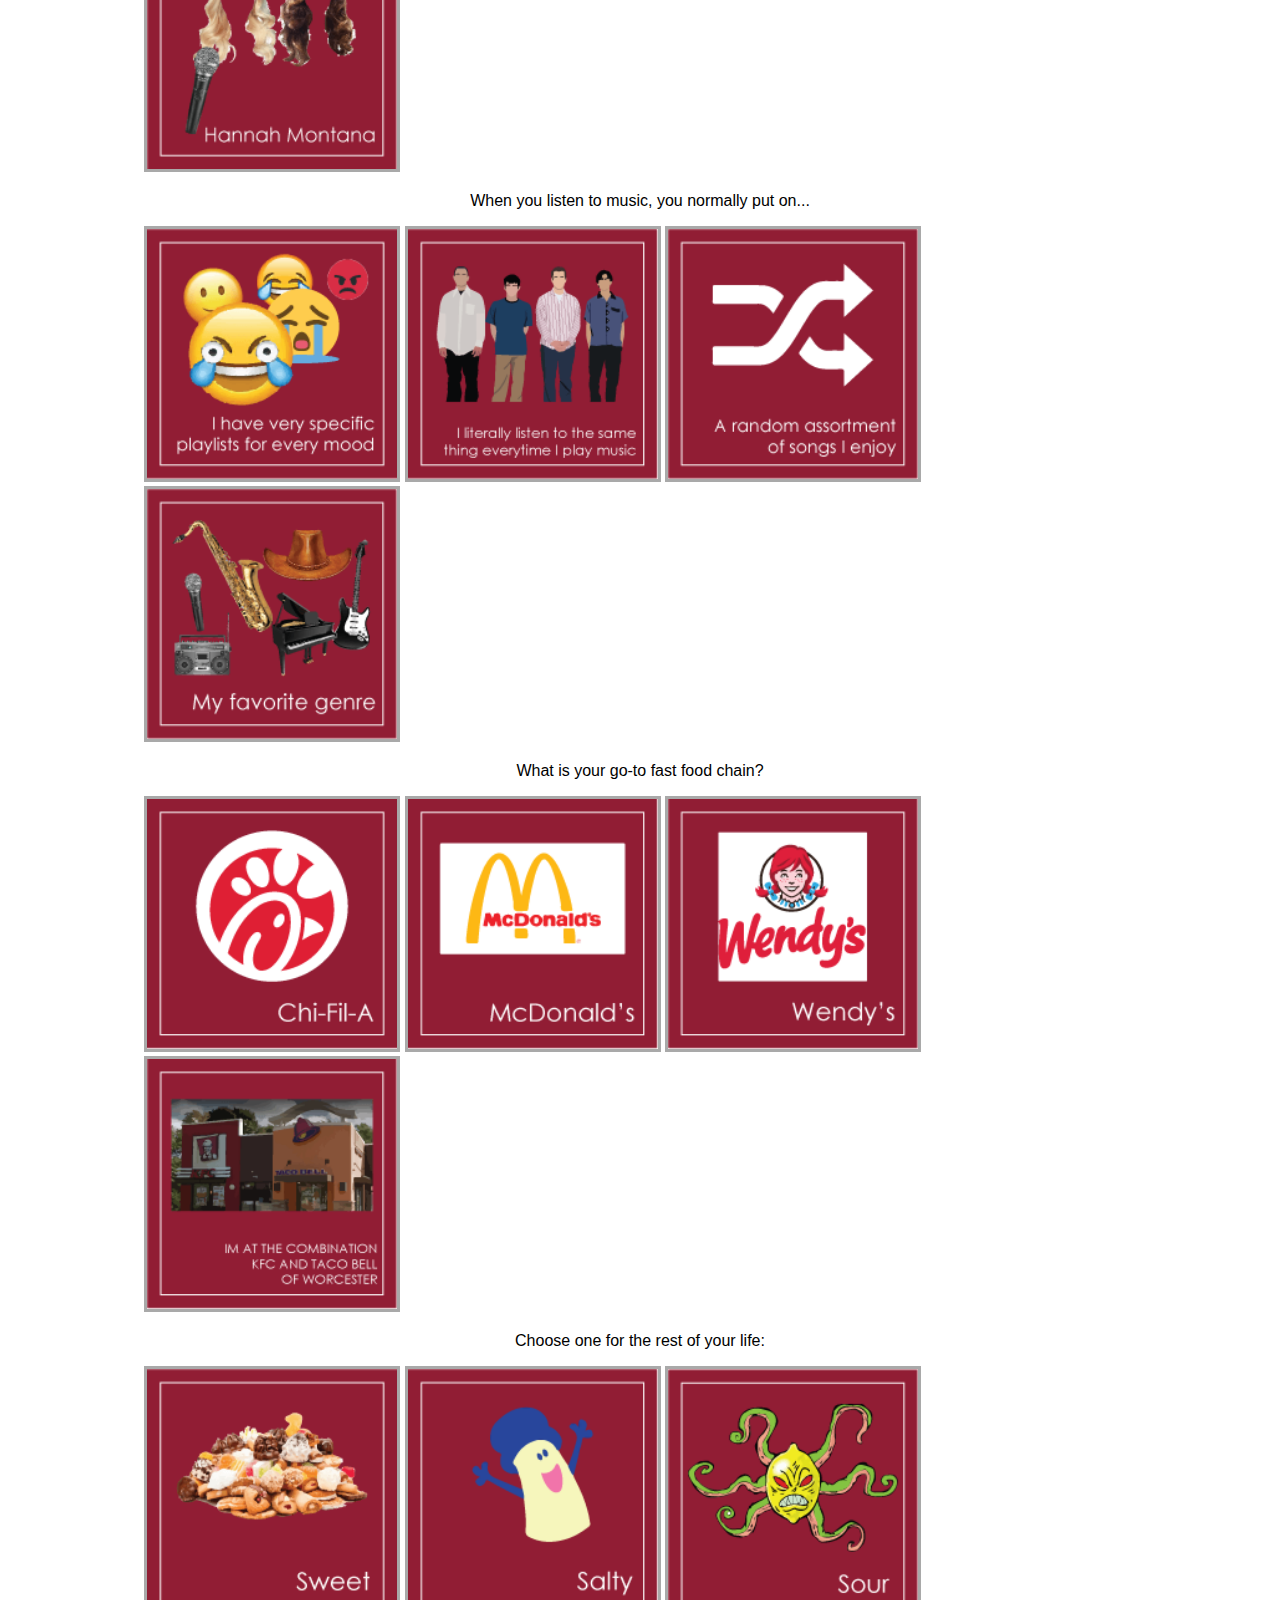
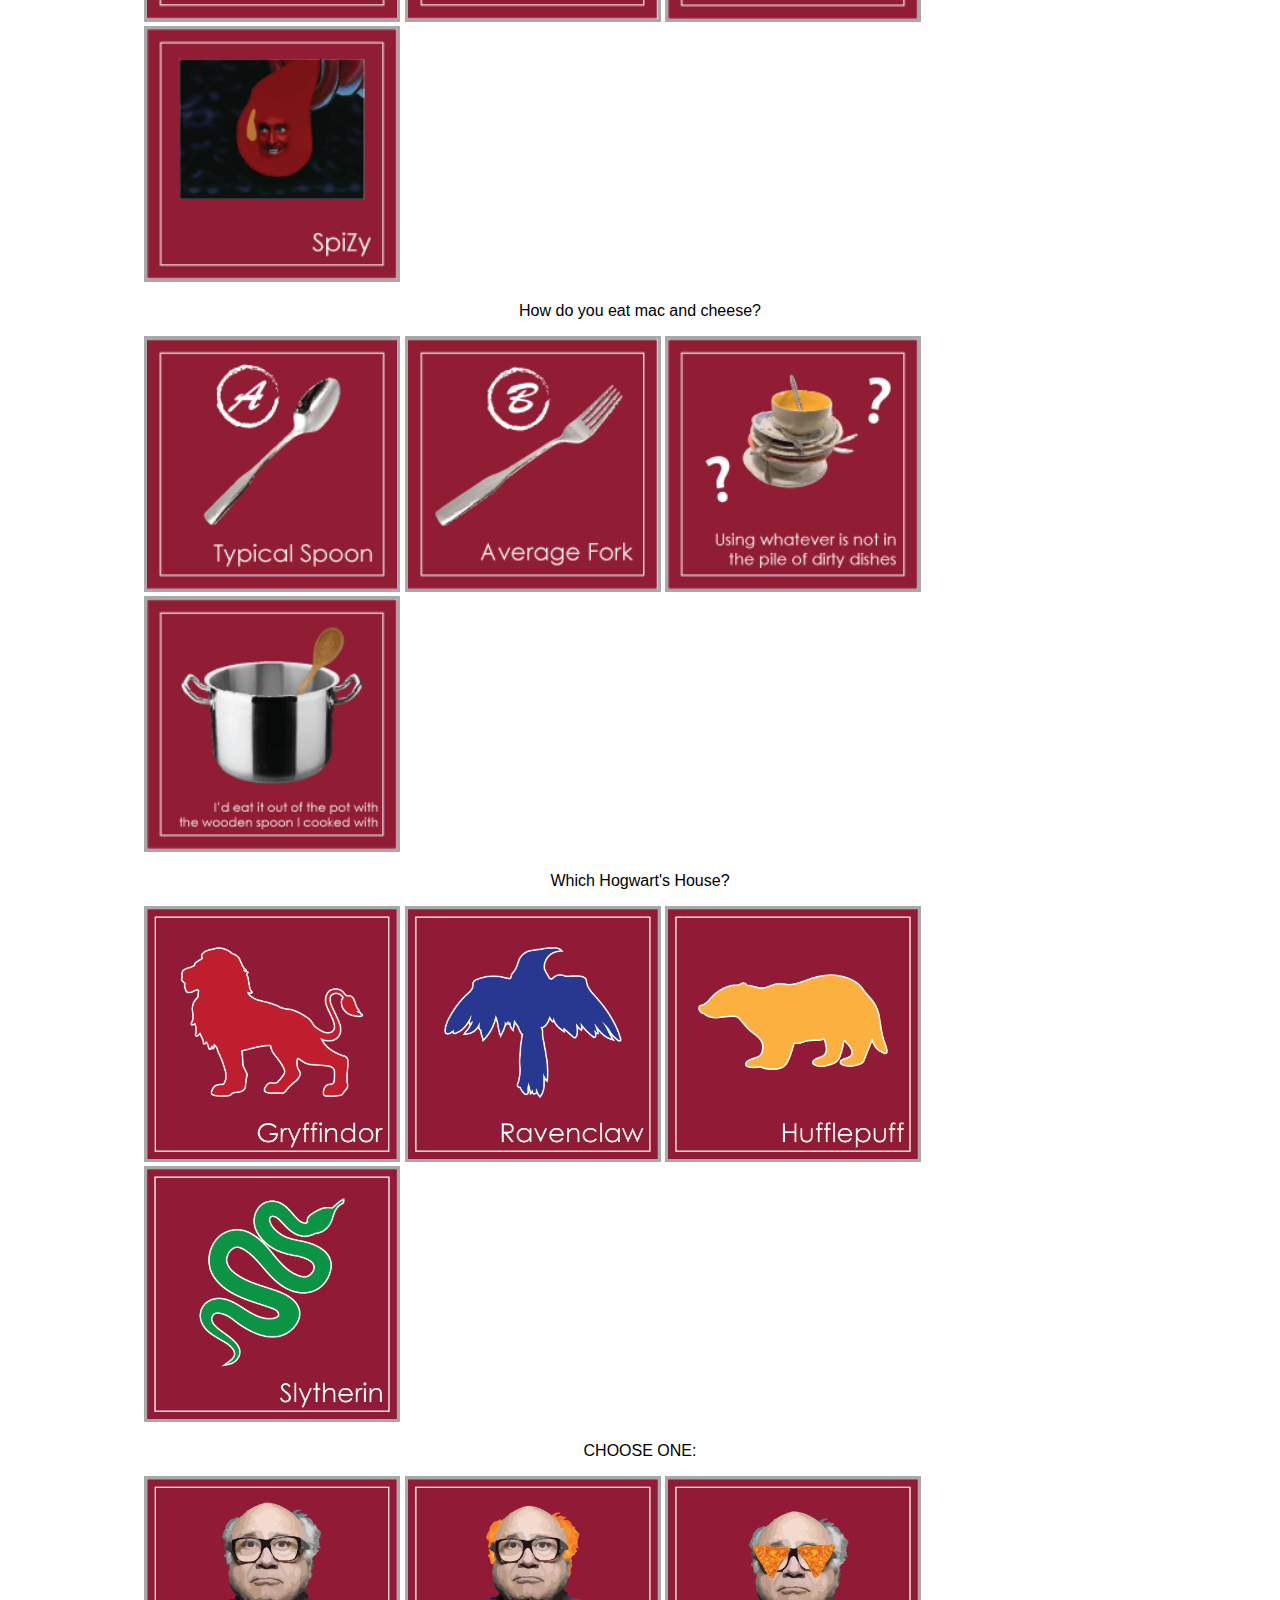
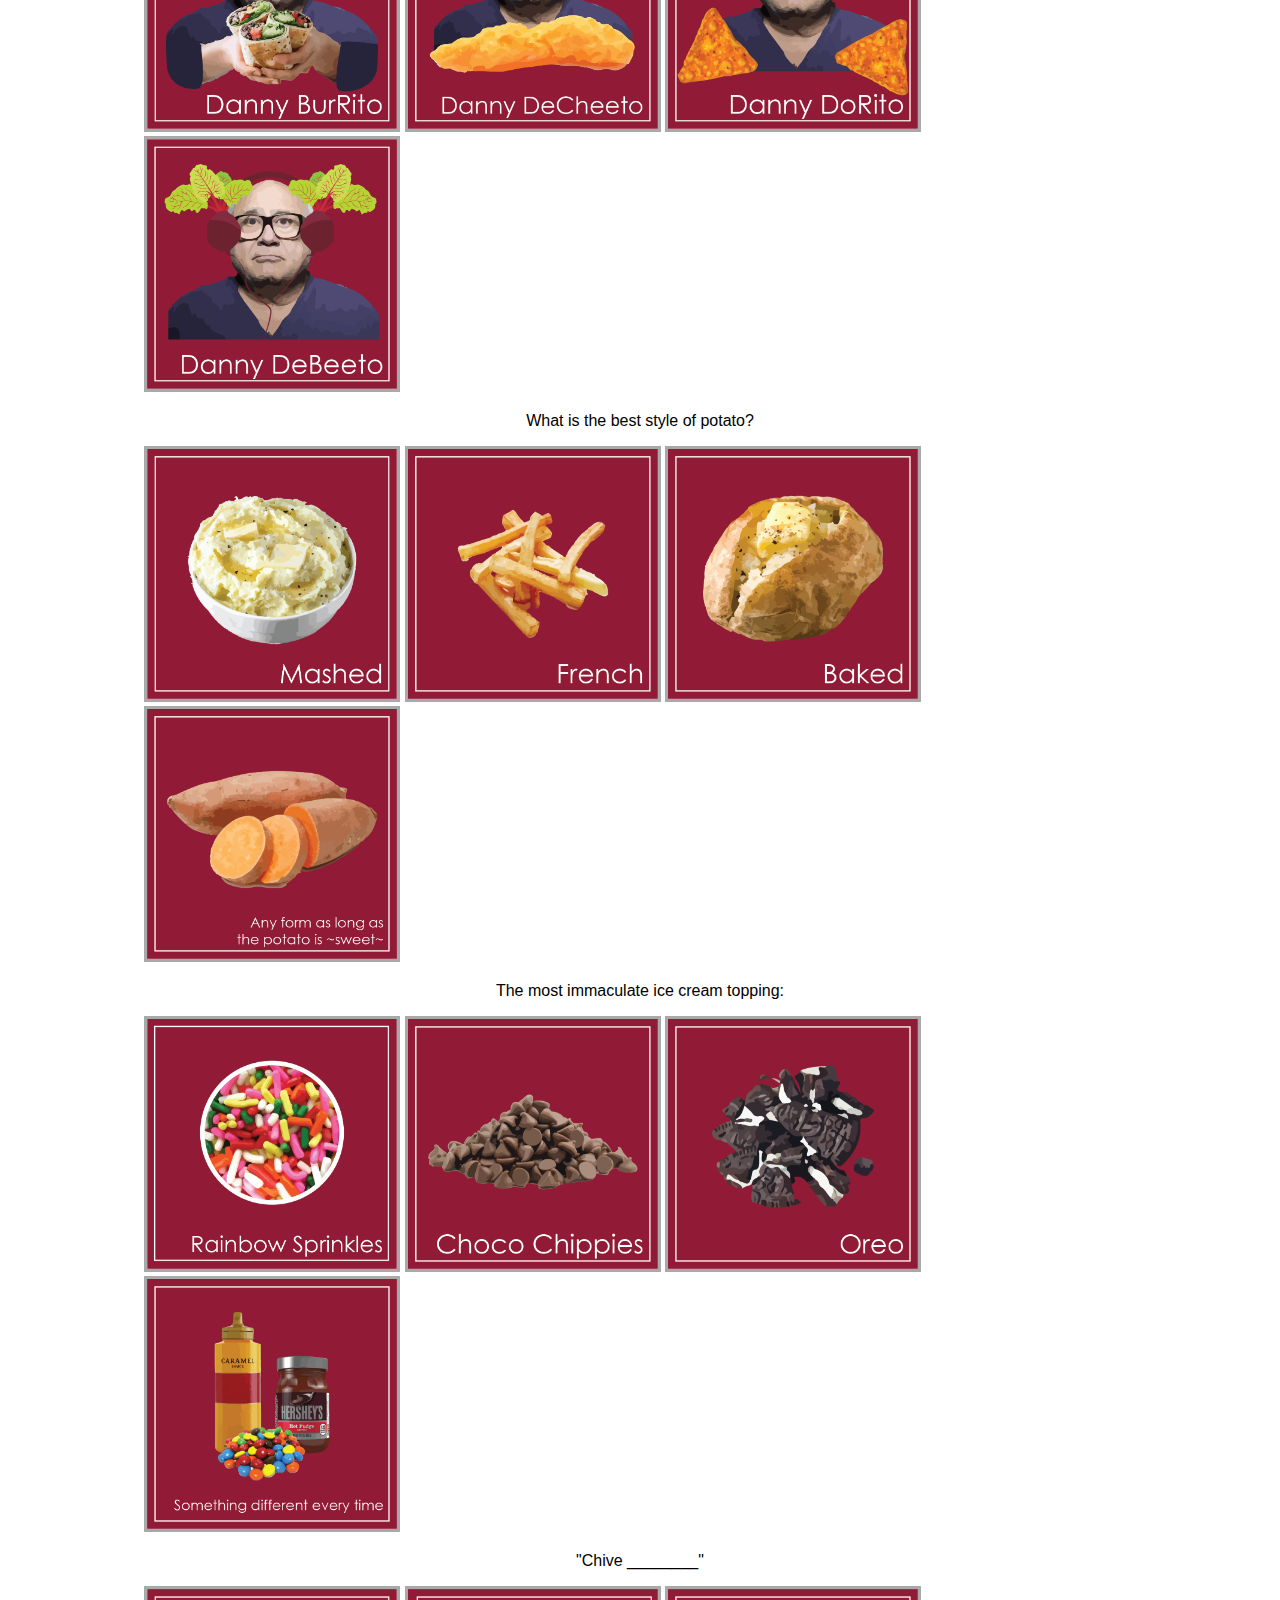
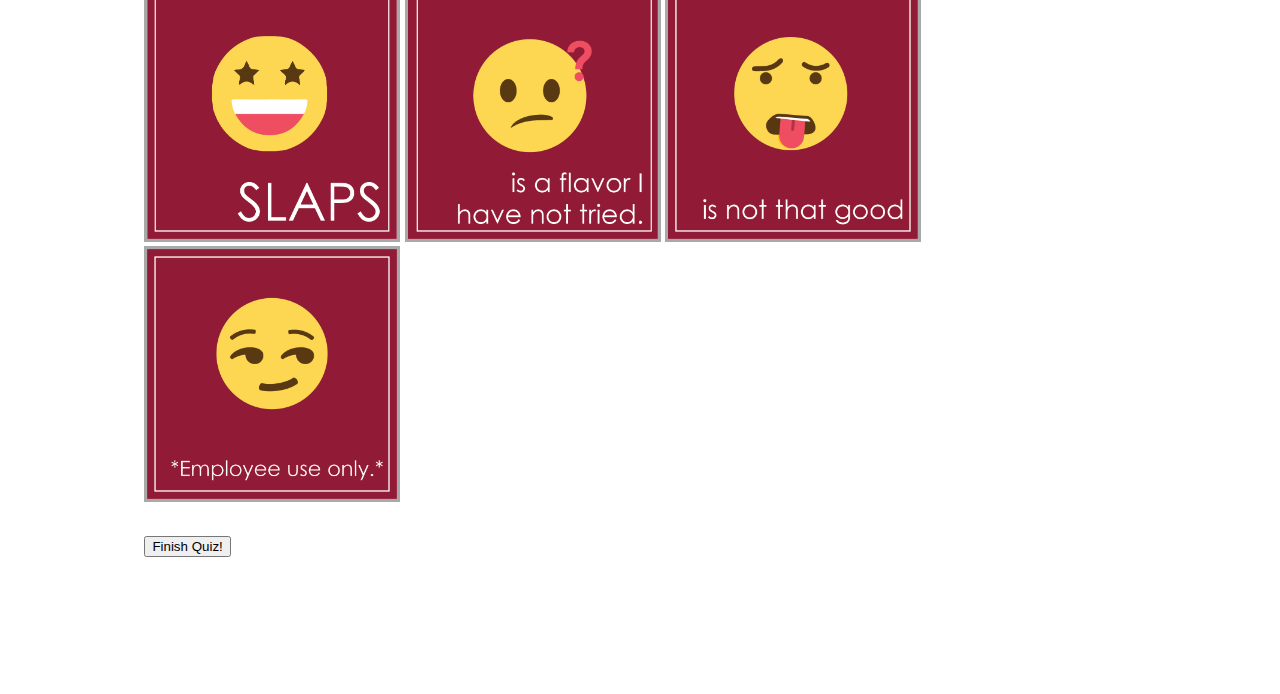
==== commit 8780af49: "all kinda stuff" ====
--- a/index.html
+++ b/index.html
@@ -1,228 +1,244 @@
 <!DOCTYPE html>
 <html>
 <head>
-<title>order@gompei.com</title>
-
-<style>
-
-
-
-
-
-body {
-background-color:#ffffff;
-font-family: 'Franklin Gothic Medium', 'Arial Narrow', Arial, sans-serif;
-align-items: center;
-}
-
-#main {
-width: 90%;
-border: 3px rgb(255, 255, 255);
-margin: auto;
-padding: 10px;
-background-color: #ffffff;
-}
-
-#header {
-margin-top: 5;
-padding: 5px;
-text-align: center;
-height: 100px;
-}
-
-p {
-font-size: larger;
-text-align: center;
-}
-
-label {
-width: 300px;
-display: auto ;
-} 
-
-.input-hidden {
-  position: absolute;
-  left: -9999px;
-}
-
-input[type=radio]:checked + label>img {
-  border: 1px solid #fff;
-  box-shadow: 0 0 3px 3px rgb(245, 219, 255);
-}
-
-input[type=radio] + label>img {
-  border: 1px solid #444;
-  width: 150px;
-  height: 150px;
-  transition: 500ms all;
-}
-
-input[type=radio]:checked + label>img {
-  transform: 
-    rotateZ(-10deg) 
-    rotateX(10deg);
-}
-
-button {
-display: block;
-margin-top: 30px;
-}
-
-</style>
+	<title>order@gompei.com</title>
+	<meta charset="UTF-8">
+    <meta http-equiv="X-UA-Compatible" content="IE=edge">
+    <meta name="viewport" content="width=device-width, initial-scale=1.0">
+    <link rel="stylesheet" href="style.css">
 
 </head>
 <body>
 <div id="main">
 <div id="header"><h1>Which Gompei's Goat Cheese Flavor Are You??</h1></div>
 
-<form  id="form">
-
-
-	<p>When do you find yourself in bed?</p>
-	<input type="radio" name="bedtime" id="boring" value="plain blueb" class="input-hidden"/><label for="boring"><img src="1/9.png"></label>
-	<input type="radio" name="bedtime" id="normal" value="crano" class="input-hidden"/><label for="normal"><img src="1/11.png"></label>
-	<input type="radio" name="bedtime" id="colleg" value="fiery" class="input-hidden"/><label for="colleg"><img src="1/10-2.png"></label>
-	<input type="radio" name="bedtime" id="lazyyy" value="pinkp" class="input-hidden"/><label for="lazyyy"><img src="1/always.png"></label>
-	
-	
-	<p>If you HAD to take a bath in one of these, it would be...</p>
-	<label for="boring"><input type="radio" name="activityLevel" id="boring" value="plain" class="input-hidden"/><img src="2/chicknood.png"></label>
-	<label for="nobore"><input type="radio" name="activityLevel" id="nobore" value="fiery" class="input-hidden"/><img src="2/juice.png">t</label>
-	<label for="nobore"><input type="radio" name="activityLevel" id="nobore" value="choco chive" class="input-hidden"/><img src="2/maccheese.png"></label>
-	<label for="nobore"><input type="radio" name="activityLevel" id="nobore" value="calab pinkp" class="input-hidden"/><img src="2/meatball.png"></label>
-
-	
-	<p>What is your spirit vegetable?</p>
-	<label for="rock2"><input type="radio" name="spirit" id="rock2" value="calab" class="input-hidden"/><img src="3/brussel.png"></label>
-	<label for="indie"><input type="radio" name="spirit" id="indie" value="blueb" class="input-hidden"/><img src="3/carrot.png"></label>
-	<label for="country"><input type="radio" name="spirit" id="country" value="pinkp herbg" class="input-hidden"/><img src="3/onion.png"></label>
-	<label for="country"><input type="radio" name="spirit" id="country" value="chive choco fiery" class="input-hidden"/><img src="3/tomahto.png"></label>
-
-
-	<p>Pick your fighter:</p>
-	<label for="rock2"><input type="radio" name="calls" id="rock2" value="plain" class="input-hidden"/><img src="4/bowser.png"></label>
-	<label for="indie"><input type="radio" name="calls" id="indie" value="chive calab" class="input-hidden"/><img src="4/kirby.png"></label>
-	<label for="country"><input type="radio" name="calls" id="country" value="fiery blueb crano herbg" class="input-hidden"/><img src="4/mario.png"></label>
-	<label for="country"><input type="radio" name="calls" id="country" value="pinkp choco" class="input-hidden"/><img src="4/peach.png"></label>
-
-
-	<p>Now choose an adventure:</p>
-	<label for="rock2"><input type="radio" name="adventure" id="rock2" value="chive calab" class="input-hidden"/><img src="5/any.png"></label>
-	<label for="indie"><input type="radio" name="adventure" id="indie" value="pinkp fiery" class="input-hidden"/><img src="5/food.png"></label>
-	<label for="country"><input type="radio" name="adventure" id="country" value="fiery" class="input-hidden"/><img src="5/heights.png"></label>
-	<label for="country"><input type="radio" name="adventure" id="country" value="blueb choco plain" class="input-hidden"/><img src="5/sledding.png"></label>
-
-
-	<p>What would you bring to a deserted island?</p>
-	<label><input type="radio" name="tool" id="rock2" value="pinkp choco" /><img src="6/Bugspray.png"></label>
-	<label><input type="radio" name="tool" id="indie" value="fiery crano" /><img src="6/Guitar.png"></label>
-	<label><input type="radio" name="tool" id="country" value="blueb chive" /><img src="6/Knife.png"></label>
-	<label><input type="radio" name="tool" id="country" value="chive" /><img src="6/Nothing.png"></label>
-
-
-	<p>You have a big test coming up, and you forgot about it, what do you do?</p>
-	<label><input type="radio" name="study" id="rock2" value="fiery" /><img src="7/Cry.png"></label>
-	<label><input type="radio" name="study" id="indie" value="pinkp" /><img src="7/Cram.png"></label>
-	<label><input type="radio" name="study" id="country" value="pl" /><img src="7/EmailProf.png"></label>
-	<label><input type="radio" name="study" id="country" value="chive" /><img src="7/FullSend.png"></label>
-	<label><input type="radio" name="study" id="country" value="choco" /><img src="7/IWouldNever.png"></label>
-
-
-	<p>What's your role in the friend-group?</p>
-	<label><input type="radio" name="squad" id="rock2" value="pinkp" /><img src="8/AlwaysTalking.png"></label>
-	<label><input type="radio" name="squad" id="indie" value="fiery" /><img src="8/NoFriends.png"></label>
-	<label><input type="radio" name="squad" id="country" value="chive" /><img src="8/AlwaysVibing.png"></label>
-	<label><input type="radio" name="squad" id="country" value="blueb" /><img src="8/TheMom.png"></label>
-	<label><input type="radio" name="squad" id="country" value="blueb" /><img src="8/Klepto.png"></label>
-
-
-	<p>What's your role in a group project?</p>
-	<label><input type="radio" name="group" id="rock2" value="fiery" />Easy, the leader</label>
-	<label><input type="radio" name="group" id="indie" value="chive" />The slacker</label>
-	<label><input type="radio" name="group" id="country" value="pinkp" />The leader only if nobody else steps up</label>
-	<label><input type="radio" name="group" id="country" value="blueb" />Will do all the work alone to avoid confrontation</label>
-
-
-	<p>If your friend was feeling sad, what would you do?</p>
-	<label><input type="radio" name="friend" id="rock2" value="pinkp" /><img src="10/Buy Dunks.png"></label>
-	<label><input type="radio" name="friend" id="indie" value="fiery" /><img src="10/CryTogether.png"></label>
-	<label><input type="radio" name="friend" id="country" value="chive" /><img src="10/Nothing.png"></label>
-	<label><input type="radio" name="friend" id="country" value="blueb" /><img src="10/Nothing.png"></label>
-
-
-	<p>What did you wanna be when you grew up?</p>
-	<label><input type="radio" name="grown" id="indie" value="chive" />President</label>
-	<label><input type="radio" name="grown" id="country" value="blueb" />A Doctor</label>
-	<label><input type="radio" name="grown" id="country" value="pinkp" />Parent of like, 6 or 7 kids</label>
-	<label><input type="radio" name="grown" id="country" value="fiery" />Hannah Montana</label>
-
-
-	<p>When you listen to music, you normally put on... </p>
-	<label><input type="radio" name="music" id="rock2" value="fiery" />I have very specific playlists for every mood.</label>
-	<label><input type="radio" name="music" id="indie" value="pinkp" />I literally listen to the same thing every time I play music.</label>
-	<label><input type="radio" name="music" id="country" value="chive" />A random assortment of songs I enjoy.</label>
-	<label><input type="radio" name="music" id="country" value="blueb" />My favorite genre</label>
-
-
-	<p>What is your go-to fast food chain?</p>
-	<label><input type="radio" name="chain" id="rock2" value="blueb" />Chi-Fil-A</label>
-	<label><input type="radio" name="chain" id="indie" value="pinkp" />McDonald's</label>
-	<label><input type="radio" name="chain" id="country" value="chive" />Wendy's</label>
-	<label><input type="radio" name="chain" id="country" value="fiery" />I'M AT THE COMBINATION KFC AND TACO BELL</label>
-
-
-	<p>Choose one for the rest of your life:</p>
-	<label><input type="radio" name="spice" id="rock2" value="blueb" />Sweet</label>
-	<label><input type="radio" name="spice" id="indie" value="pinkp" />Salty</label>
-	<label><input type="radio" name="spice" id="country" value="chive" />Sour</label>
-	<label><input type="radio" name="spice" id="country" value="fiery" />SpiZy</label>
-
-
-	<p>How do you eat mac and cheese?</p>
-	<label><input type="radio" name="cheese" id="rock2" value="blueb" />Typical Spoon</label>
-	<label><input type="radio" name="cheese" id="indie" value="pinkp" />Average Fork</label>
-	<label><input type="radio" name="cheese" id="country" value="chive" />Using whatever is not in the pile of dirty dishes</label>
-	<label><input type="radio" name="cheese" id="country" value="fiery" />I'd eat it out of the pot with the wooden spoon I cooked with.</label>
-
-
-	<p>Which Hogwart's House?</p>
-	<label><input type="radio" name="harry" id="rock2" value="pinkp" /><img src="16/button16-20_assets_gryffindor.png"></label>
-	<label><input type="radio" name="harry" id="indie" value="chive" /><img src="16/button16-20_assets_ravenclaw.png"></label>
-	<label><input type="radio" name="harry" id="country" value="blueb" /><img src="16/button16-20_assets_hufflepuff.png"></label>
-	<label><input type="radio" name="harry" id="country" value="fiery" /><img src="16/button16-20_assets_slytherin.png"></label>
-
-
-	<p>CHOOSE ONE: </p>
-	<label><input type="radio" name="danny" id="rock2" value="fiery" /><img src="17/button16-20_assets_dannyBurrito.png"></label>
-	<label><input type="radio" name="danny" id="indie" value="chive" /><img src="17/button16-20_assets_dannyDeCheeto.png"></label>
-	<label><input type="radio" name="danny" id="country" value="pinkp" /><img src="17/button16-20_assets_dannyDorito.png"></label>
-	<label><input type="radio" name="danny" id="country" value="blueb" /><img src="17/button16-20_assets_dannyDeBeeto.png"></label>
-
-
-	<p>What is the best style of potato?</p>
-	<label><input type="radio" name="cook" id="rock2" value="blueb" /><img src="18/button16-20_assets_mashed.png"></label>
-	<label><input type="radio" name="cook" id="indie" value="chive" /><img src="18/button16-20_assets_smashed.png"></label>
-	<label><input type="radio" name="cook" id="country" value="willie" /><img src="18/button16-20_assets_baked.png"></label>
-	<label><input type="radio" name="cook" id="country" value="chive" /><img src="18/button16-20_assets_anySweet.png"></label>
-
-
-	<p>The most immaculate ice cream topping: </p>
-	<label><input type="radio" name="toppi" id="rock2" value="fiery" /><img src="19/button16-20_assets_rainbowSprinkles.png"></label>
-	<label><input type="radio" name="toppi" id="indie" value="blueb" /><img src="19/button16-20_assets_chocoChippies.png"></label>
-	<label><input type="radio" name="toppi" id="country" value="chive" /><img src="19/button16-20_assets_oreo.png"></label>
-	<label><input type="radio" name="toppi" id="country" value="pinkp" /><img src="19/button16-20_assets_differentEveryTime.png"></label>
-
-
-	<p>"Chive ________" </p>
-	<label><input type="radio" name="fucks" id="rock2" value="fiery" /><img src="20/button16-20_assets_slaps.png"></label>
-	<label><input type="radio" name="fucks" id="indie" value="blueb" /><img src="20/button16-20_assets_haventTried.png"></label>
-	<label><input type="radio" name="fucks" id="country" value="pinkp" /><img src="20/button16-20_assets_notGood.png"></label>
-	<label><input type="radio" name="fucks" id="country" value="chive" /><img src="20/button16-20_assets_employeesOnly.png"></label>
-
-
-<button type="submit" value="Submit">Finish Quiz!</button>
-
-</form>
+	<form  id="form">
+
+		<p>When do you find yourself in bed?</p>
+		<input type="radio" name="bedtime" id="boring" value="plain blueb" class="input-hidden"/>
+			<label for="boring"><img src="1/9.png"></label>
+		<input type="radio" name="bedtime" id="normal" value="crano" class="input-hidden"/>
+			<label for="normal"><img src="1/11.png"></label>
+		<input type="radio" name="bedtime" id="colleg" value="fiery" class="input-hidden"/>
+			<label for="colleg"><img src="1/10-2.png"></label>
+		<input type="radio" name="bedtime" id="lazyyy" value="pinkp" class="input-hidden"/>
+			<label for="lazyyy"><img src="1/always.png"></label>
+		
+		
+		<p>If you HAD to take a bath in one of these, it would be...</p>
+		<input type="radio" name="activityLevel" id="basic" value="plain" class="input-hidden"/>
+			<label for="basic"><img src="2/chicknood.png"></label>
+		<input type="radio" name="activityLevel" id="ouch" value="fiery" class="input-hidden"/>
+			<label for="ouch"><img src="2/juice.png"></label>
+		<input type="radio" name="activityLevel" id="weird" value="choco chive" class="input-hidden"/>
+			<label for="weird"><img src="2/maccheese.png"></label>
+		<input type="radio" name="activityLevel" id="omg" value="calab pinkp" class="input-hidden"/>
+			<label for="omg"><img src="2/meatball.png"></label>
+
+		
+		<p>What is your spirit vegetable?</p>
+		<input type="radio" name="spirit" id="unique" value="calab" class="input-hidden"/>
+			<label for="unique"><img src="3/brussel.png"></label>
+		<input type="radio" name="spirit" id="bore" value="blueb" class="input-hidden"/>
+			<label for="bore"><img src="3/carrot.png"></label>
+		<input type="radio" name="spirit" id="layer" value="pinkp herbg" class="input-hidden"/>
+			<label for="layer"><img src="3/onion.png"></label>
+		<input type="radio" name="spirit" id="tomato" value="chive choco fiery" class="input-hidden"/>
+			<label for="tomato"><img src="3/tomahto.png"></label>
+
+
+		<p>Pick your fighter:</p>
+		<input type="radio" name="calls" id="strong" value="plain" class="input-hidden"/>
+			<label for="strong"><img src="4/bowser.png"></label>
+		<input type="radio" name="calls" id="easy" value="chive calab" class="input-hidden"/>
+			<label for="easy"><img src="4/kirby.png"></label>
+		<input type="radio" name="calls" id="typical" value="fiery blueb crano herbg" class="input-hidden"/>
+			<label for="typical"><img src="4/mario.png"></label>
+		<input type="radio" name="calls" id="soft" value="pinkp choco" class="input-hidden"/>
+			<label for="soft"><img src="4/peach.png"></label>
+
+
+		<p>Now choose an adventure:</p>
+		<input type="radio" name="adventure" id="crazy" value="chive calab" class="input-hidden"/>
+			<label for="crazy"><img src="5/any.png"></label>
+		<input type="radio" name="adventure" id="hungry" value="pinkp fiery" class="input-hidden"/>
+			<label for="hungry"><img src="5/food.png"></label>
+		<input type="radio" name="adventure" id="scared" value="fiery" class="input-hidden"/>
+			<label for="scared"><img src="5/heights.png"></label>
+		<input type="radio" name="adventure" id="YAS" value="blueb choco plain" class="input-hidden"/>
+			<label for="YAS"><img src="5/sledding.png"></label>
+
+
+		<p>What would you bring to a deserted island?</p>
+		<input type="radio" name="tool" id="rock2" value="pinkp choco" class="input-hidden"/>
+			<label for="rock2"><img src="6/Bugspray.png"></label>
+		<input type="radio" name="tool" id="indie" value="fiery crano" class="input-hidden"/>
+			<label for="indie"><img src="6/Guitar.png"></label>
+		<input type="radio" name="tool" id="country" value="blueb chive" class="input-hidden"/>
+			<label for="country"><img src="6/Knife.png"></label>
+		<input type="radio" name="tool" id="country" value="chive" class="input-hidden"/>
+			<label for="country"><img src="6/Nothing.png"></label>
+
+
+		<p>You have a big test coming up, and you forgot about it, what do you do?</p>
+		<input type="radio" name="study" id="rock2" value="fiery" class="input-hidden"/>
+			<label for="rock2"><img src="7/Cry.png"></label>
+		<input type="radio" name="study" id="indie" value="pinkp" class="input-hidden"/>
+			<label for="indie"><img src="7/Cram.png"></label>
+		<input type="radio" name="study" id="country" value="pl" class="input-hidden"/>
+			<label for="country"><img src="7/EmailProf.png"></label>
+		<input type="radio" name="study" id="country" value="chive" class="input-hidden"/>
+			<label for="country"><img src="7/FullSend.png"></label>
+
+
+		<p>What's your role in the friend-group?</p>
+		<input type="radio" name="squad" id="rock2" value="pinkp" class="input-hidden"/>
+			<label for="rock2"><img src="8/AlwaysTalking.png"></label>
+		<input type="radio" name="squad" id="indie" value="fiery" class="input-hidden"/>
+			<label for="indie"><img src="8/NoFriends.png"></label>
+		<input type="radio" name="squad" id="country" value="chive" class="input-hidden"/>
+			<label for="country"><img src="8/AlwaysVibing.png"></label>
+		<input type="radio" name="squad" id="country" value="blueb" class="input-hidden"/>
+			<label for="country"><img src="8/TheMom.png"></label>
+		<input type="radio" name="squad" id="country" value="blueb" class="input-hidden"/>
+			<label for="country"><img src="8/Klepto.png"></label>
+
+
+		<p>What's your role in a group project?</p>
+		<input type="radio" name="group" id="rock2" value="fiery" class="input-hidden"/>
+			<label for="rock2"><img src="9/THELEADER.png"></label>
+		<input type="radio" name="group" id="indie" value="chive" class="input-hidden"/>
+			<label for="indie"><img src="9/THELEADER.png"></label>
+		<input type="radio" name="group" id="country" value="pinkp" class="input-hidden"/>
+			<label for="country"><img src="9/THELEADER.png"></label>
+		<input type="radio" name="group" id="country" value="blueb" class="input-hidden"/>
+			<label for="country"><img src="9/THELEADER.png"></label>
+
+
+		<p>If your friend was feeling sad, what would you do?</p>
+		<input type="radio" name="friend" id="rock2" value="pinkp" class="input-hidden"/>
+			<label for="rock2"><img src="10/Buy Dunks.png"></label>
+		<input type="radio" name="friend" id="indie" value="fiery" class="input-hidden"/>
+			<label for="indie"><img src="10/CryTogether.png"></label>
+		<input type="radio" name="friend" id="country" value="chive" class="input-hidden"/>
+			<label for="country"><img src="10/Nothing.png"></label>
+		<input type="radio" name="friend" id="country" value="blueb" class="input-hidden"/>
+			<label for="country"><img src="10/Nothing.png"></label>
+
+
+		<p>What did you wanna be when you grew up?</p>
+		<input type="radio" name="grown" id="indie" value="chive" class="input-hidden"/>
+			<label for="indie"><img src="11/President.png"></label>
+		<input type="radio" name="grown" id="country" value="blueb" class="input-hidden"/>
+			<label for="indie"><img src="11/Adoctor.png"></label>
+		<input type="radio" name="grown" id="country" value="pinkp" class="input-hidden"/>
+			<label for="indie"><img src="11/ParentOfLike6-7Kids.png"></label>
+		<input type="radio" name="grown" id="country" value="fiery" class="input-hidden"/>
+			<label for="indie"><img src="11/HannahMontana.png"></label>
+
+
+		<p>When you listen to music, you normally put on... </p>
+		<input type="radio" name="music" id="rock2" value="fiery" class="input-hidden"/>
+			<label for="indie"><img src="12/IHaveVerySpecificPlaylistsForEveryMood.png"></label>
+		<input type="radio" name="music" id="indie" value="pinkp" class="input-hidden"/>
+			<label for="indie"><img src="12/ILiterallyListentoTheSameThingEverytimeIPlayMusic.png"></label>
+		<input type="radio" name="music" id="country" value="chive" class="input-hidden"/>
+			<label for="indie"><img src="12/ARandomAssortmentOfSongsIEnjoy.png"></label>
+		<input type="radio" name="music" id="country" value="blueb" class="input-hidden"/>
+			<label for="indie"><img src="12/MyFavoriteGenre.png"></label>
+
+
+		<p>What is your go-to fast food chain?</p>
+		<input type="radio" name="chain" id="rock2" value="blueb" class="input-hidden"/>
+			<label for="indie"><img src="13/Chi-Fli-A.png"></label>
+		<input type="radio" name="chain" id="indie" value="pinkp" class="input-hidden"/>
+			<label for="indie">	<img src="13/McDonalds.png"></label>
+		<input type="radio" name="chain" id="country" value="chive" class="input-hidden"/>
+			<label for="indie">	<img src="13/Wendys.png"></label>
+		<input type="radio" name="chain" id="country" value="fiery" class="input-hidden"/>
+			<label for="indie"><img src="13/ImAtTheCombinationKFCAndTacoBellOfWorcester.png"></label>
+
+
+		<p>Choose one for the rest of your life:</p>
+		<input type="radio" name="spice" id="rock2" value="blueb" class="input-hidden"/>
+			<label for="indie">	<img src="14/Sweet.png"></label>
+		<input type="radio" name="spice" id="indie" value="pinkp" class="input-hidden"/>
+			<label for="indie"><img src="14/Salty.png"></label>
+		<input type="radio" name="spice" id="country" value="chive" class="input-hidden"/>
+			<label for="indie">	<img src="14/Sour.png"></label>
+		<input type="radio" name="spice" id="country" value="fiery" class="input-hidden"/>
+			<label for="indie">	<img src="14/SpiZy.png"></label>
+
+
+		<p>How do you eat mac and cheese?</p>
+		<input type="radio" name="cheese" id="rock2" value="blueb" class="input-hidden"/>
+			<label for="indie">	<img src="15/TypicalSpoon.png"></label>
+		<input type="radio" name="cheese" id="indie" value="pinkp" class="input-hidden"/>
+			<label for="indie">	<img src="15/AverageFork.png"></label>
+		<input type="radio" name="cheese" id="country" value="chive" class="input-hidden"/>
+			<label for="indie">	<img src="15/UsingWhateverIsNotInThePileOfDirtyDishes.png"></label>
+		<input type="radio" name="cheese" id="country" value="fiery" class="input-hidden"/>
+			<label for="indie"><img src="15/IdEatItOutOfThePotWithTheWoodenSpoonICookedWith.png"></label>
+
+
+		<p>Which Hogwart's House?</p>
+		<input type="radio" name="harry" id="rock2" value="pinkp" class="input-hidden"/>
+			<label for="indie">	<img src="16/button16-20_assets_gryffindor.png"></label>
+		<input type="radio" name="harry" id="indie" value="chive" class="input-hidden"/>
+			<label for="indie">	<img src="16/button16-20_assets_ravenclaw.png"></label>
+		<input type="radio" name="harry" id="country" value="blueb" class="input-hidden"/>
+			<label for="indie"><img src="16/button16-20_assets_hufflepuff.png"></label>
+		<input type="radio" name="harry" id="country" value="fiery" class="input-hidden"/>
+			<label for="yuh"><img src="16/button16-20_assets_slytherin.png"></label>
+
+
+		<p>CHOOSE ONE: </p>
+		<input type="radio" name="danny" id="rock2" value="fiery" class="input-hidden"/>
+			<label for="indie">	<img src="17/button16-20_assets_dannyBurrito.png"></label>
+		<input type="radio" name="danny" id="indie" value="chive" class="input-hidden"/>
+			<label for="indie">	<img src="17/button16-20_assets_dannyDeCheeto.png"></label>
+		<input type="radio" name="danny" id="country" value="pinkp" class="input-hidden"/>
+			<label for="indie">	<img src="17/button16-20_assets_dannyDorito.png"></label>
+		<input type="radio" name="danny" id="country" value="blueb" class="input-hidden"/>
+			<label for="indie">	<img src="17/button16-20_assets_dannyDeBeeto.png"></label>
+
+
+		<p>What is the best style of potato?</p>
+		<input type="radio" name="cook" id="rock2" value="blueb" class="input-hidden"/>
+			<label for="indie">	<img src="18/button16-20_assets_mashed.png"></label>
+		<input type="radio" name="cook" id="indie" value="chive" class="input-hidden"/>
+			<label for="indie">	<img src="18/button16-20_assets_smashed.png"></label>
+		<input type="radio" name="cook" id="country" value="willie" class="input-hidden"/>
+			<label for="indie">	<img src="18/button16-20_assets_baked.png"></label>
+		<input type="radio" name="cook" id="country" value="chive" class="input-hidden"/>
+			<label for="indie">	<img src="18/button16-20_assets_anySweet.png"></label>
+
+
+		<p>The most immaculate ice cream topping: </p>
+		<input type="radio" name="toppi" id="rock2" value="fiery" class="input-hidden"/>
+			<label for="indie">	<img src="19/button16-20_assets_rainbowSprinkles.png"></label>
+		<input type="radio" name="toppi" id="indie" value="blueb" class="input-hidden"/>
+			<label for="indie">	<img src="19/button16-20_assets_chocoChippies.png"></label>
+		<input type="radio" name="toppi" id="country" value="chive" class="input-hidden"/>
+			<label for="indie">	<img src="19/button16-20_assets_oreo.png"></label>
+		<input type="radio" name="toppi" id="country" value="pinkp" class="input-hidden"/>
+			<label for="indie">	<img src="19/button16-20_assets_differentEveryTime.png"></label>
+
+
+		<p>"Chive ________" </p>
+		<input type="radio" name="fucks" id="rock2" value="fiery" class="input-hidden"/>
+			<label for="indie">	<img src="20/button16-20_assets_slaps.png"></label>
+		<input type="radio" name="fucks" id="indie" value="blueb" class="input-hidden"/>
+			<label for="indie">	<img src="20/button16-20_assets_haventTried.png"></label>
+		<input type="radio" name="fucks" id="country" value="pinkp" class="input-hidden"/>
+			<label for="indie">	<img src="20/button16-20_assets_notGood.png"></label>
+		<input type="radio" name="fucks" id="country" value="chive" class="input-hidden"/>
+			<label for="indie">	<img src="20/button16-20_assets_employeesOnly.png"></label>
+
+
+		<button type="submit" value="Submit">Finish Quiz!</button>
+
+	</form>
 
 
 </div>
@@ -235,7 +251,7 @@
 
 		var checked = document.querySelectorAll('input:checked');
 
-		if (checked.length >= 20) {
+		if (checked.length == 20) {
 	   
 	  		bedtime = document.querySelector('input[name = "bedtime"]:checked').value;
 	 		activityLevel = document.querySelector('input[name = "activityLevel"]:checked').value;
@@ -276,12 +292,12 @@
 				if(x == "blueb") { blueb+=1}
 				if(x == "choco") { choco+=1}
 				if(x == "smoke") { smoke+=1}
-				if(x == "fiery") { fiery+=1}
+				if(x == "fiery") { fiery+=2}
 				if(x == "crano") { crano+=1}
 				if(x == "herbg") { herbg+=1}
-				if(x == "chive") { chive+=2}
+				if(x == "chive") { chive+=1}
 				if(x == "calab") { calab+=1}
-				if(x == "pinkp") { pinkp+=1}
+				if(x == "pinkp") { pinkp+=2}
 
 			}
 			// for the above function, you could also change the 1 to a variable so you could give more points for certain questions
@@ -317,32 +333,32 @@
 			maxscore = Math.max.apply(Math,all);
 		
 			//figure out which score is the max score by identifying its index number
-			for(i=0; i<all.length; i++) {
-				if(all[i]==maxscore) {
-				highest = i;
+			for (i = 0; i < all.length; i++) {
+				if (all[i] == maxscore) {
+					highest = i;
 				}
 			}
 	
 
 			// object holding scores and feedback	
-			scores = [{index:0, feedback: "You got Plain"},
-					{index:1, feedback: "You got Blueberry Lemon"},
-					{index:2, feedback: "You got Chocolate"},
-					{index:3, feedback: "You got Hickory Smoked"},
-					{index:4, feedback: "You got Fiery Fig"},
-					{index:5, feedback: "You got Cranberry Orange"},
-					{index:6, feedback: "You got Herb Garlic"},
-					{index:7, feedback: "You got Chive"},
-					{index:8, feedback: "You got Calabrini"},
-					{index:9, feedback: "Pink Peppercorn"}];
+			scores = [{index:0, feedback: "You got Plain. Yikes. Do you read books too? Haha kidding, books are great! There’s nothing wrong with being plain, but maybe pick up a hobby."},
+					{index:1, feedback: "You got Blueberry Lemon.  WHAT UPPPPP. BLUEBERRY LEMON. Interesting. I don’t think I know a true blueberry lemon. I bet you’re super chill. You do your own thing, but you also know how to have a good time. Live-love-eat-repeat, am I right?"},
+					{index:2, feedback: "You got Chocolate. The classic ~go with the flow~. You’re completely your own person, different from your piers, but you still fit in. I bet you’re pretty emotional too. Like, you don’t let other people see it, but you get sad too. It’s ok, it happens."},
+					{index:3, feedback: "You got Hickory Smoked! You’re a very specific type of person. And I just don’t know. I just don’t know how to describe it. You’re just… very interesting."},
+					{index:4, feedback: "You got Fiery Fig. You act like a tough guy, but deep down you’re kinda insecure. It’s gonna be ok! You got this! Fiery Figs may be secret softies, but you’re sick as heck! Loveable, fun, immaculate vibes. Go you."},
+					{index:5, feedback: "You got Cranberry Orange... You’re just full of surprises. I bet you live by that phrase, what is it? Oh, don’t judge a book by it’s cover. What a nice motto. You’re perfectly sweet. Don’t stop being you."},
+					{index:6, feedback: "You got Herb Garlic! Wow. WOW. Can I have your autograph? You're gonna be so successful someday. I know that's not a personality trait, but it kinda is..."},
+					{index:7, feedback: "You got Chive! You’re probably a college kid, or almost one at least. If you’re older… were you a frat boy? Maybe a free-spirit? Cool. Chive slaps ;). I bet you didn’t take this quiz by choice, somebody probably told you to. You were going to do it eventually because deep down you’re a good friend, but you’re kinda lazy. Me too."},
+					{index:8, feedback: "You got Calabrini.  You seem pretty cool. You’re the kinda person who is normal but like, add a leetle bit of SPICEEE. Yanno. Oh and some people say you’re controlling, but you say ~I just like things my way.~ Whatever floats your goat I guess!"},
+					{index:9, feedback: "You're a Pink Peppercorn.You’re either a dad or a nerd. In a good way though, like, you’re not basic, a bit witty. A little weird. That’s fine. Not afraid to express yourself. That’s great. All in all, I think you’re probably a good friend who advocates for what you believe in. Peppahhh."}];
 
 
 
 
 			//loop to match index to score and reply with feedback
-			for(i=0;i<scores.length; i++) {
+			for (i = 0; i<scores.length; i++) {
 				if(highest == scores[i].index) {
-					document.getElementById("answer4").innerHTML = scores[i].feedback;
+					document.getElementById("answer").innerHTML = scores[i].feedback;
 				}
 			}
 		}
--- a/style.css
+++ b/style.css
@@ -0,0 +1,67 @@
+body {
+background-color:#ffffff;
+background: url('back.PNG') repeat-y center center fixed;
+background-size: cover;
+font-family: 'Franklin Gothic Medium', 'Arial Narrow', Arial, sans-serif;
+align-items: center;
+}
+
+#main {
+margin: 10%;
+padding: 10px;
+}
+
+#header {
+padding-left: 30px;
+padding-top: 10px;
+margin-top: 10px;
+margin-right: 10px;
+
+
+background-color: whitesmoke;
+text-align: center;
+font-size: 30px;
+
+color: crimson;
+height: 150px;
+}
+
+p {
+font-size: 200;
+text-align: center;
+font-display: auto;
+}
+
+label {
+display: auto ;
+} 
+
+.input-hidden {
+  position: absolute;
+  align-items: stretch;
+  left: -9999px;
+}
+
+input[type=radio]:checked + label>img {
+  border: 1px solid #fff;
+  box-shadow: 0 0 3px 3px rgb(245, 219, 255);
+}
+
+input[type=radio] + label>img {
+  border: 3px solid darkgray;
+  width: 250px;
+  height: 250px;
+  padding: auto;
+  align-items: auto;
+  transition: 500ms all;
+}
+
+input[type=radio]:checked + label>img {
+  transform: 
+   scale(1.15);
+}
+
+button {
+display: block;
+margin-top: 30px;
+}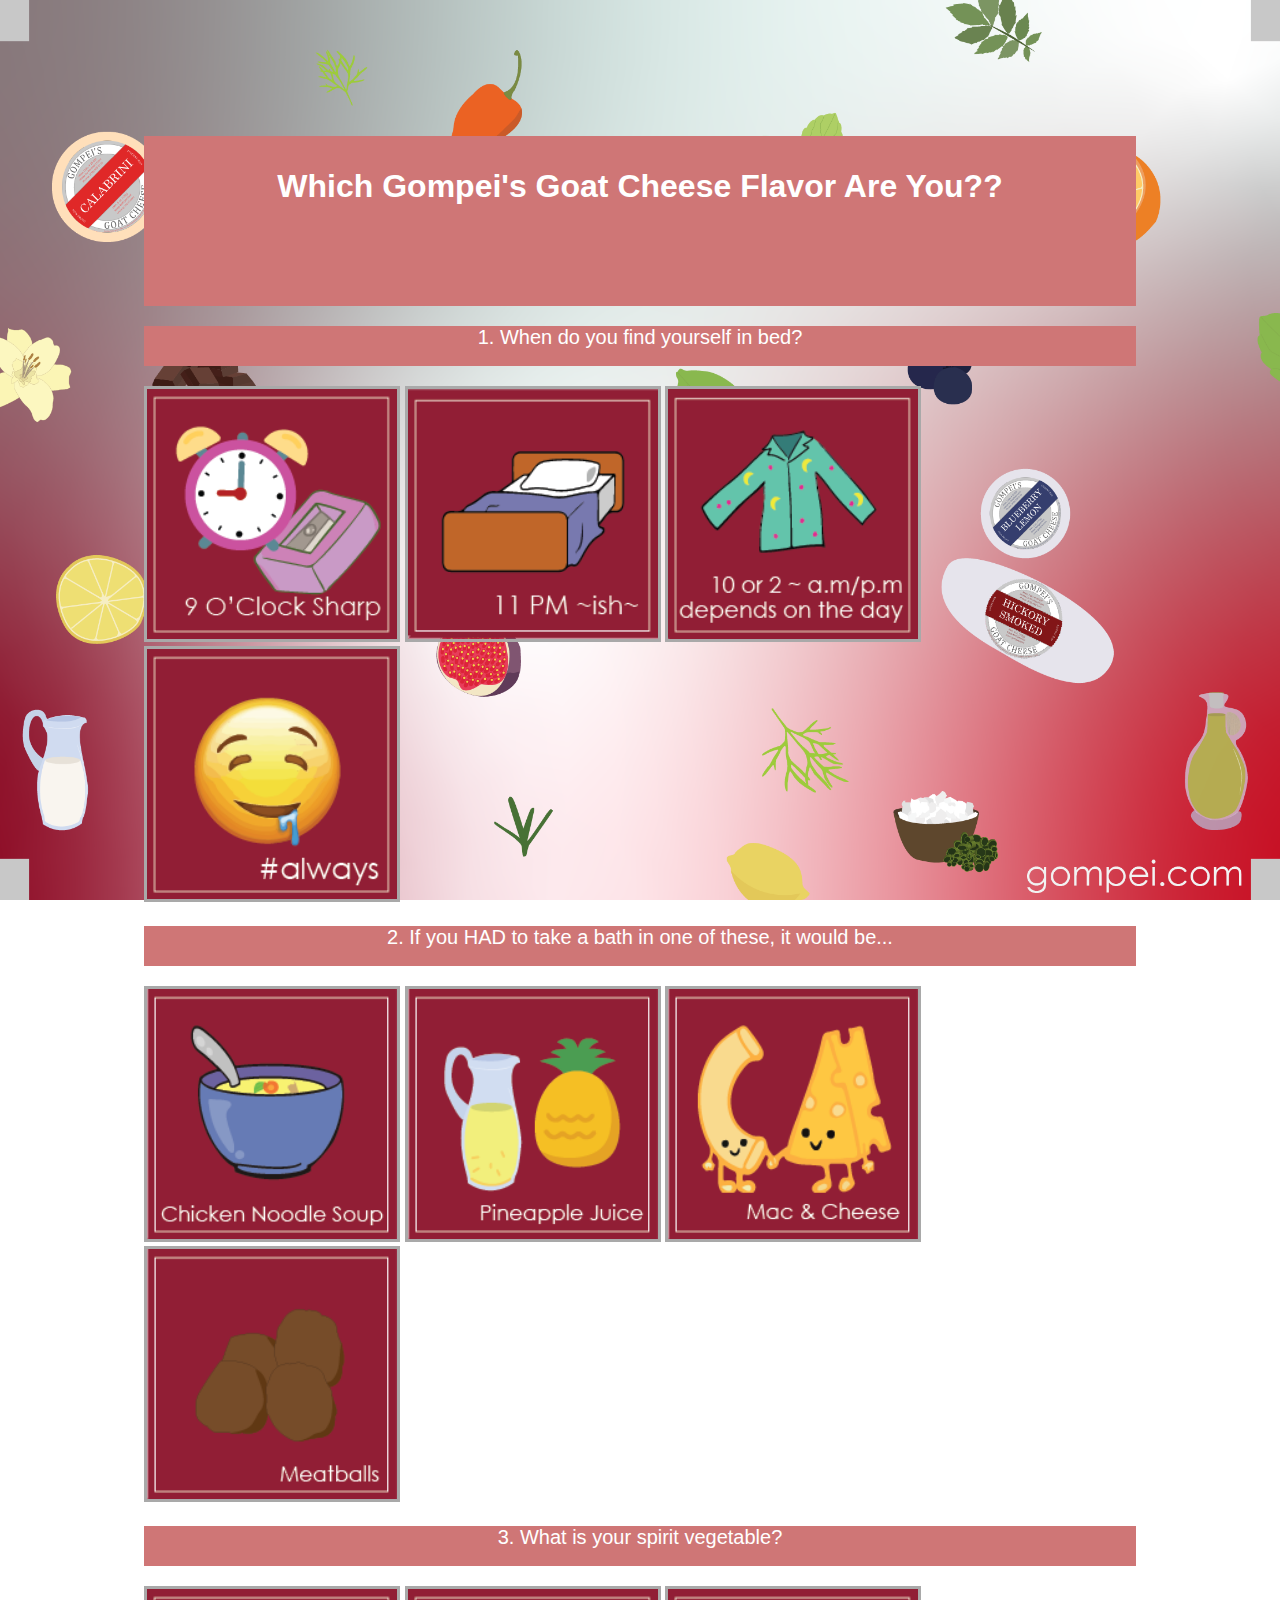
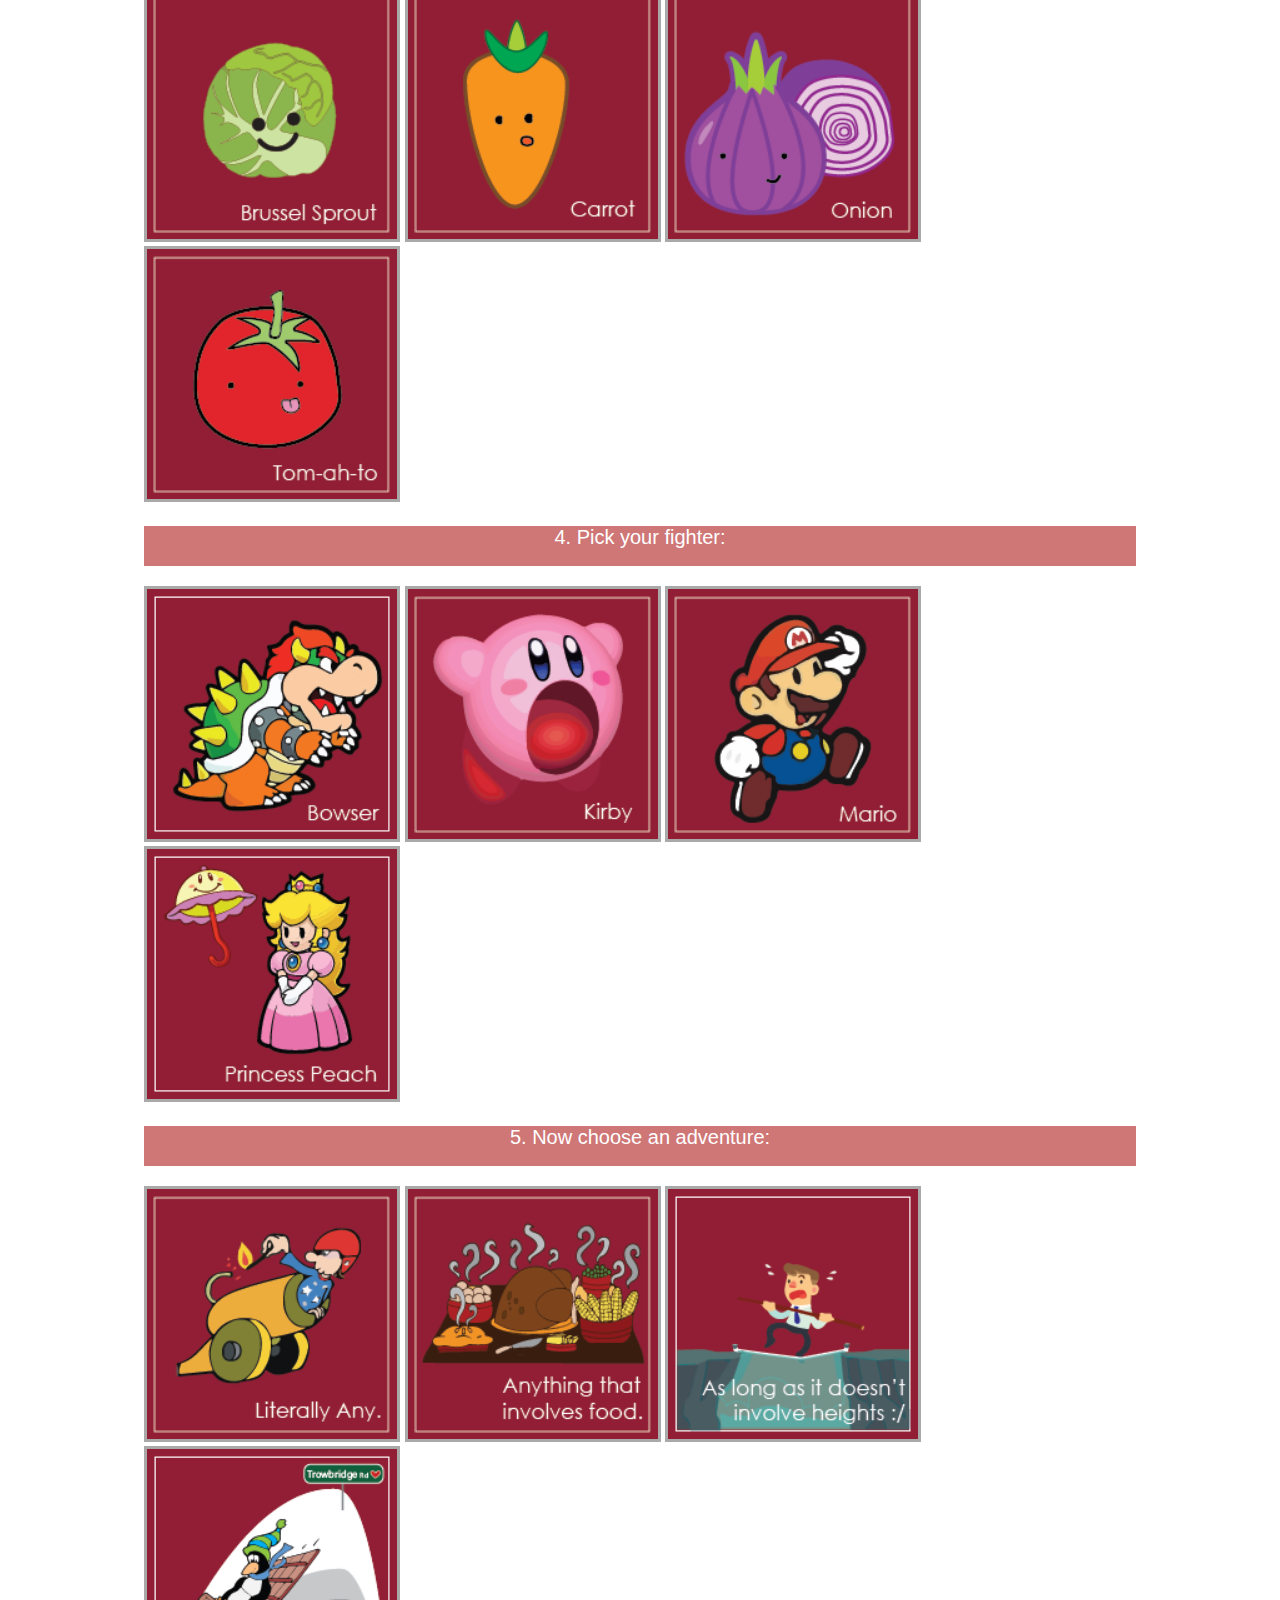
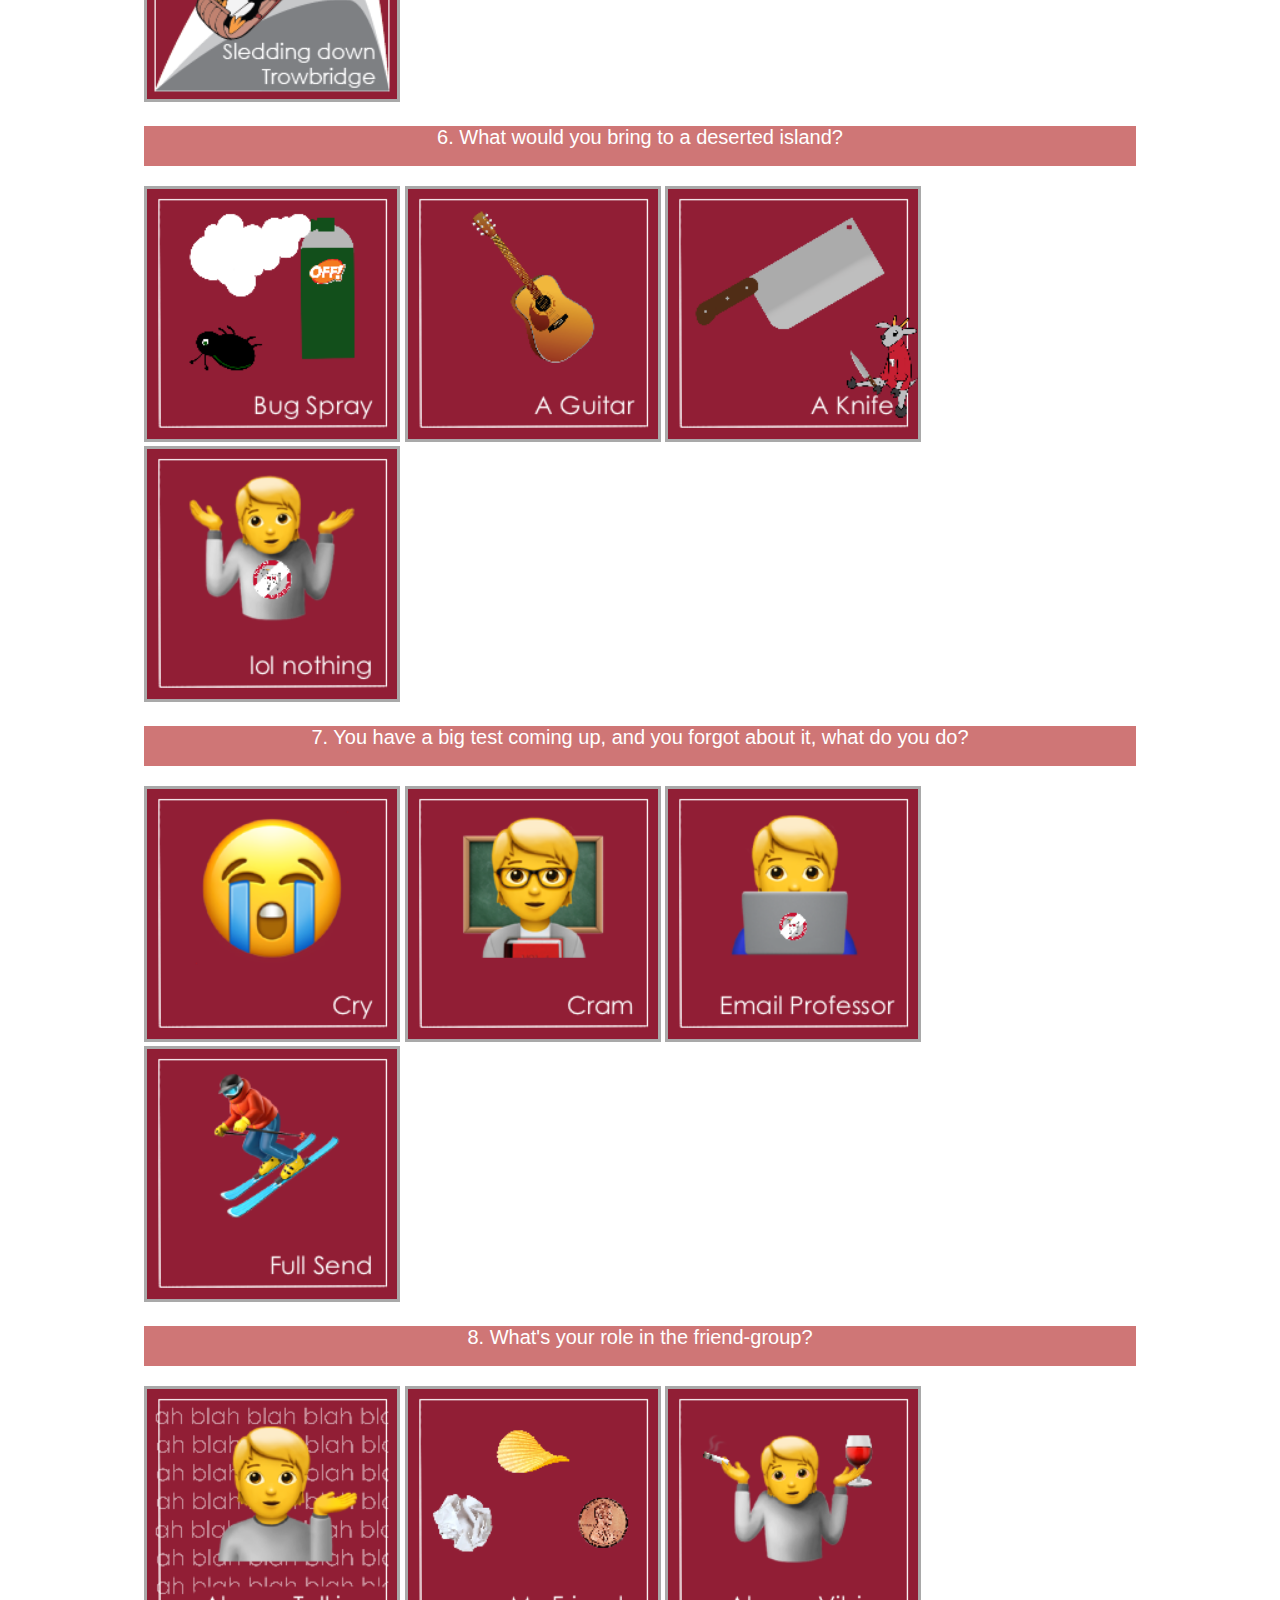
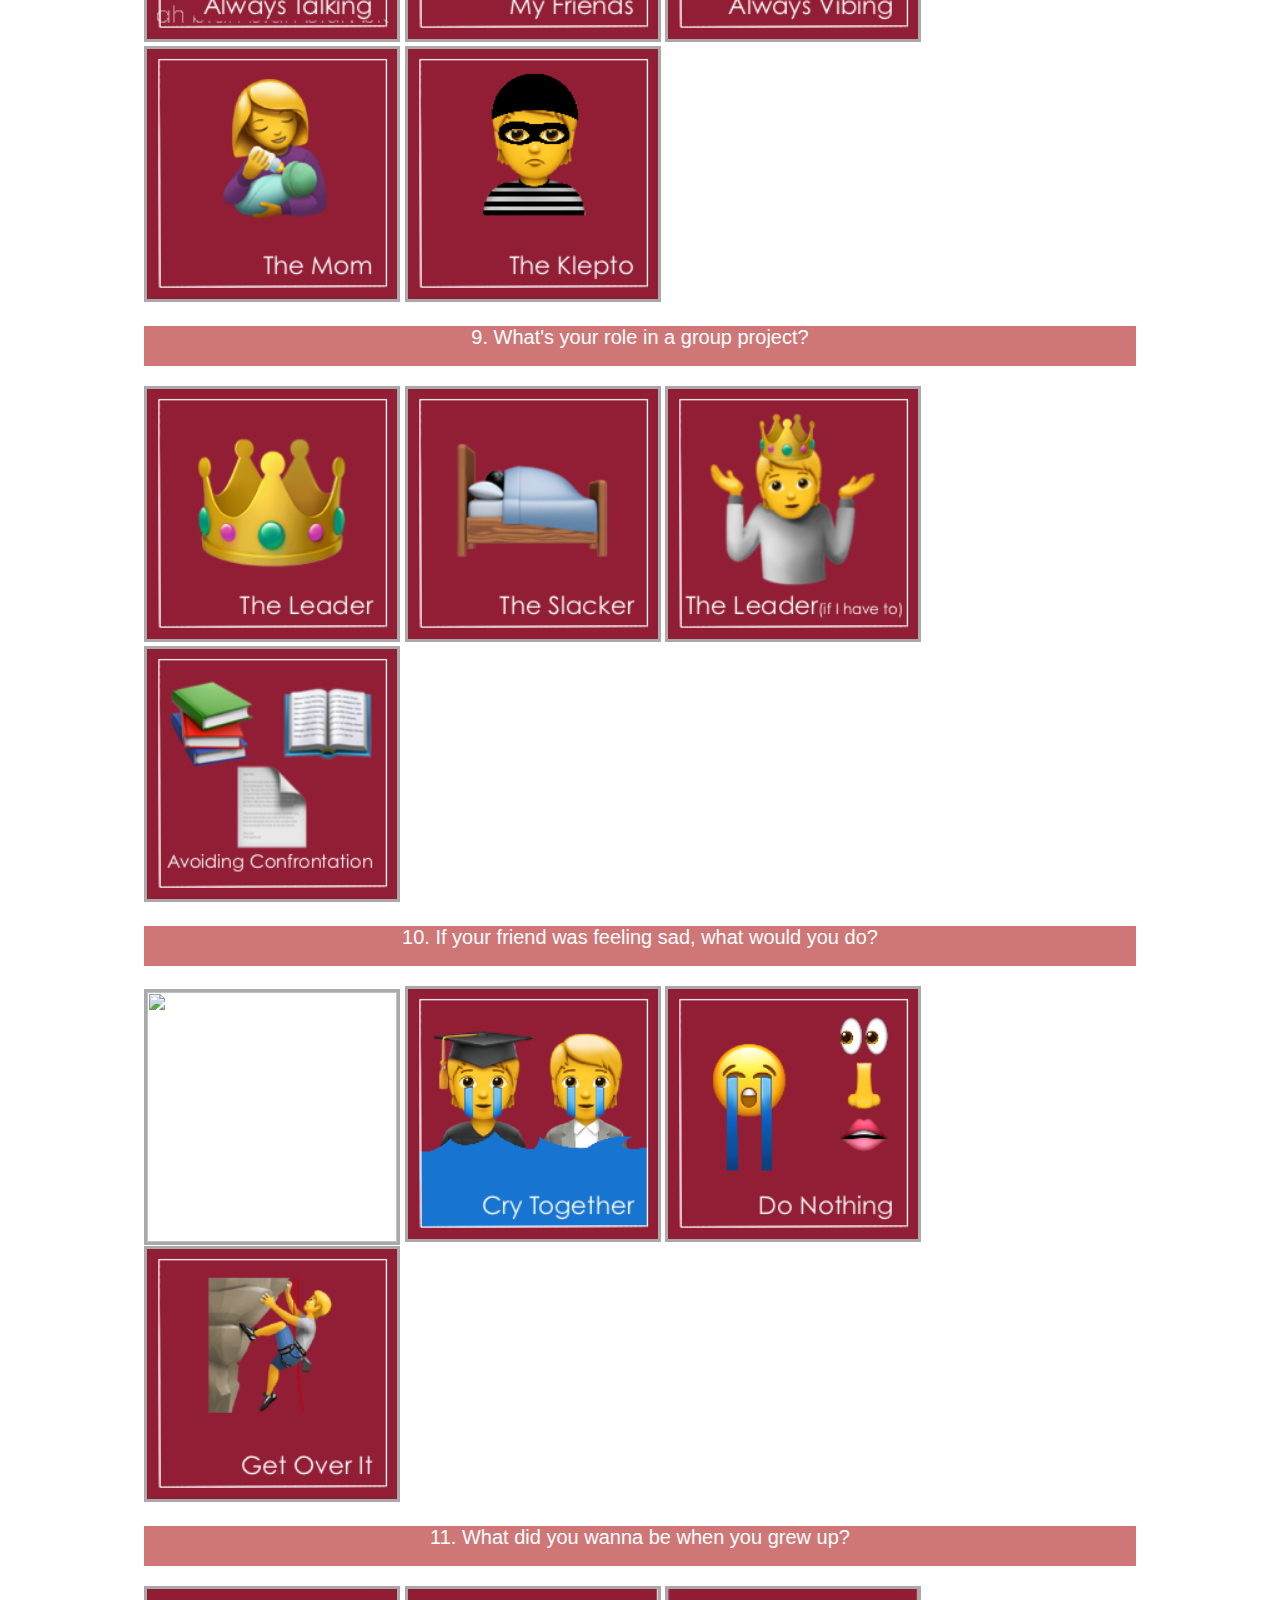
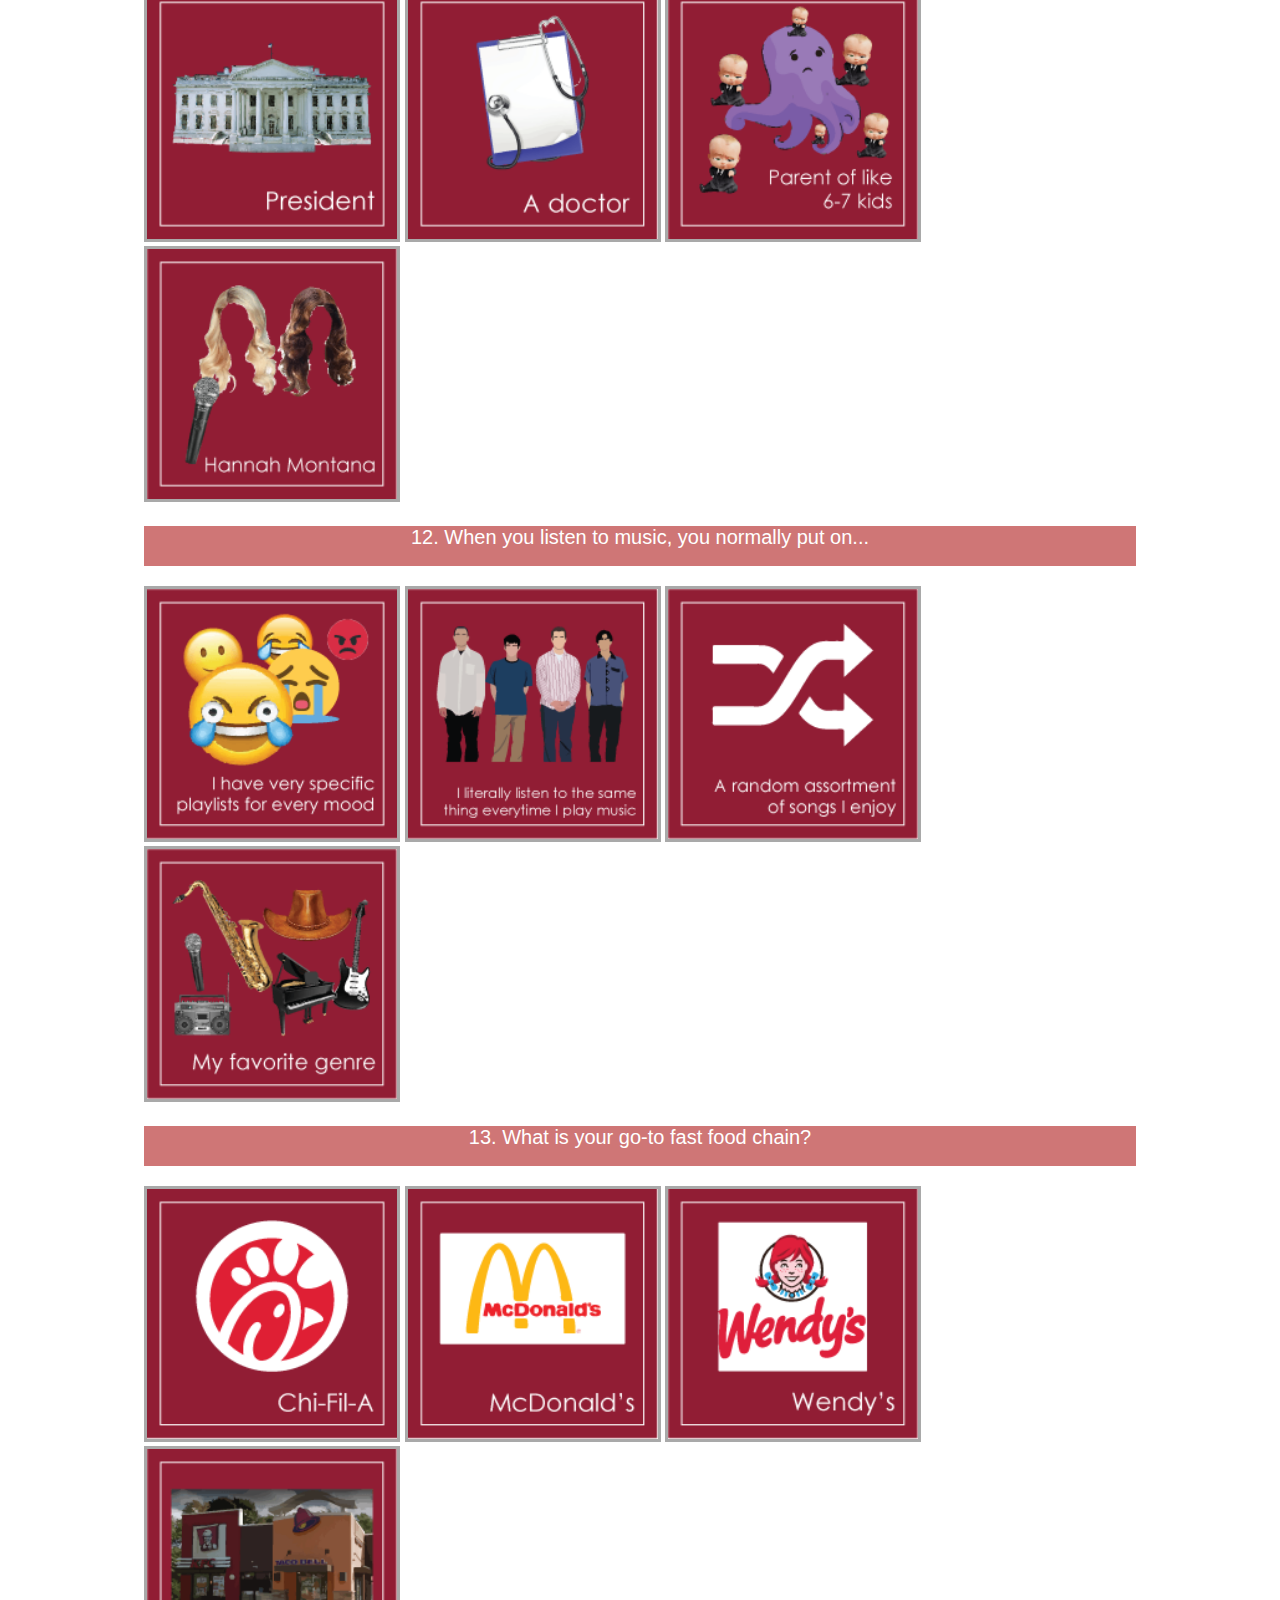
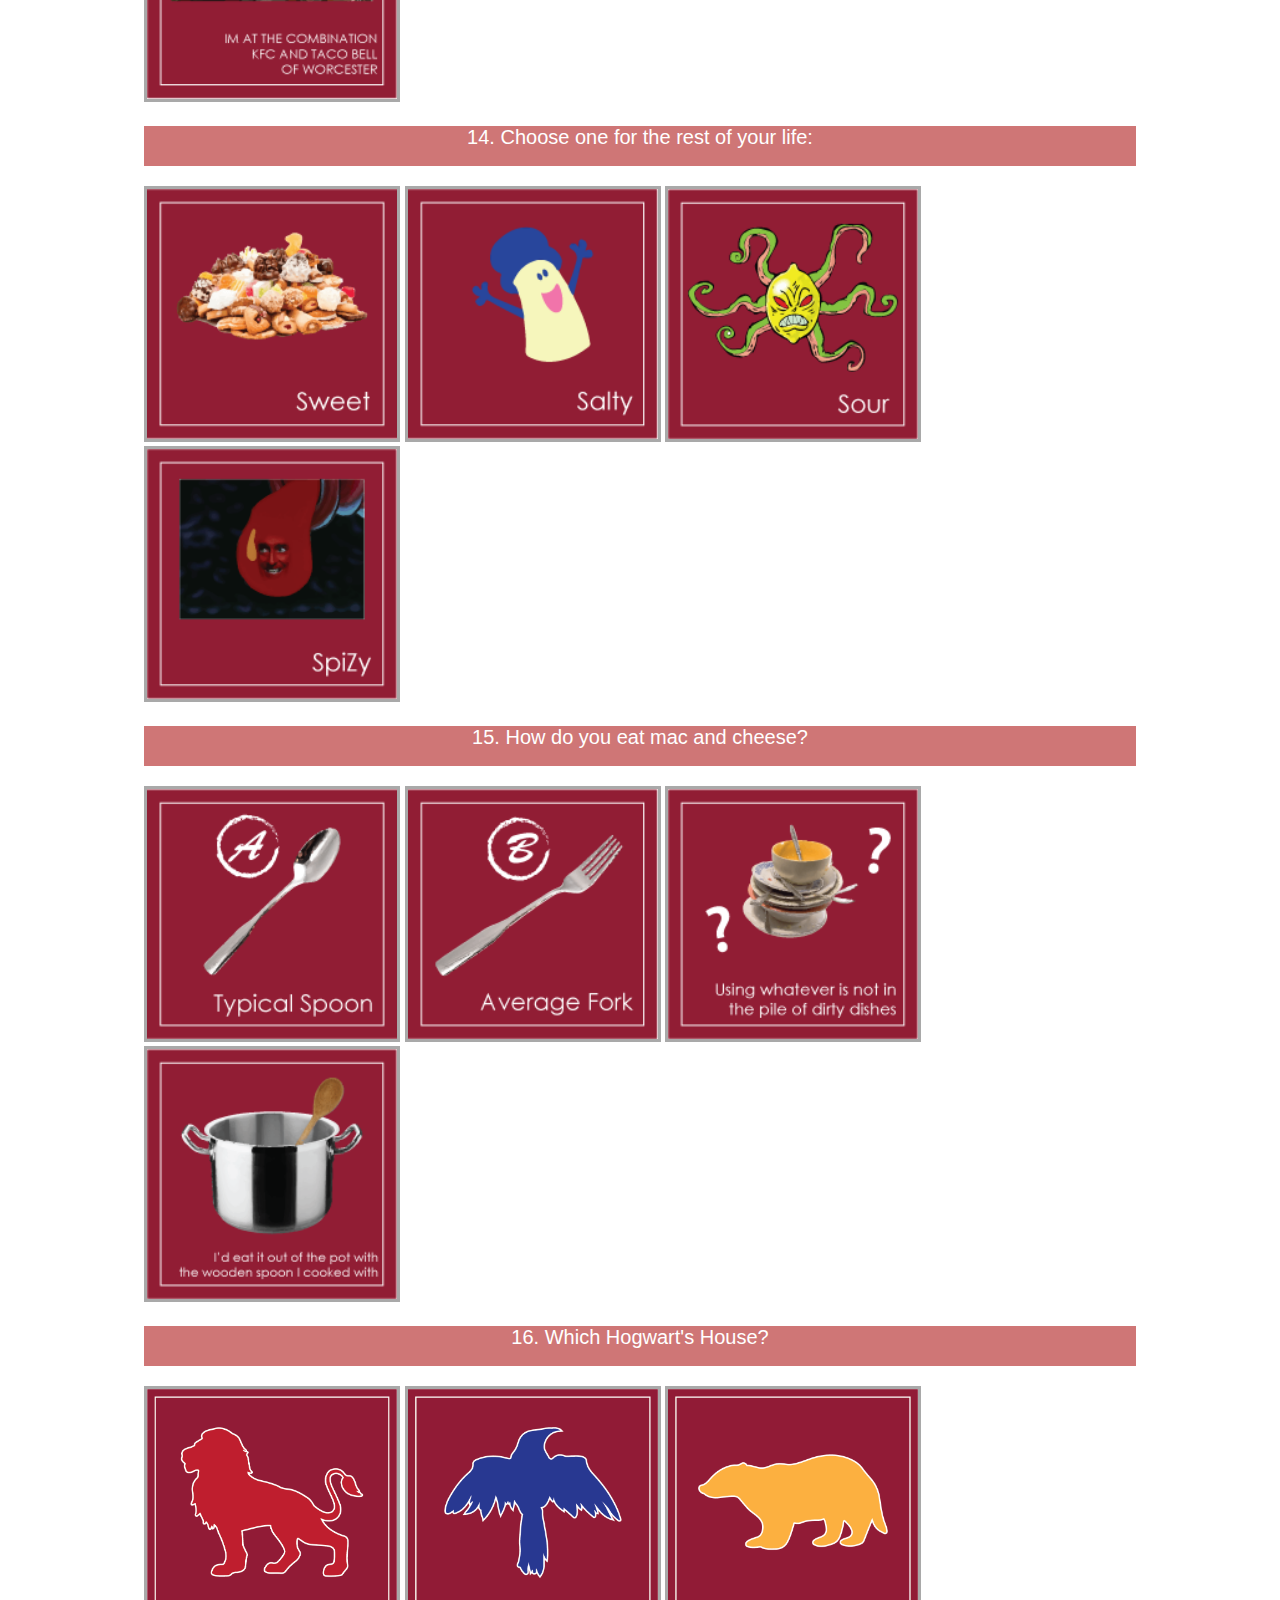
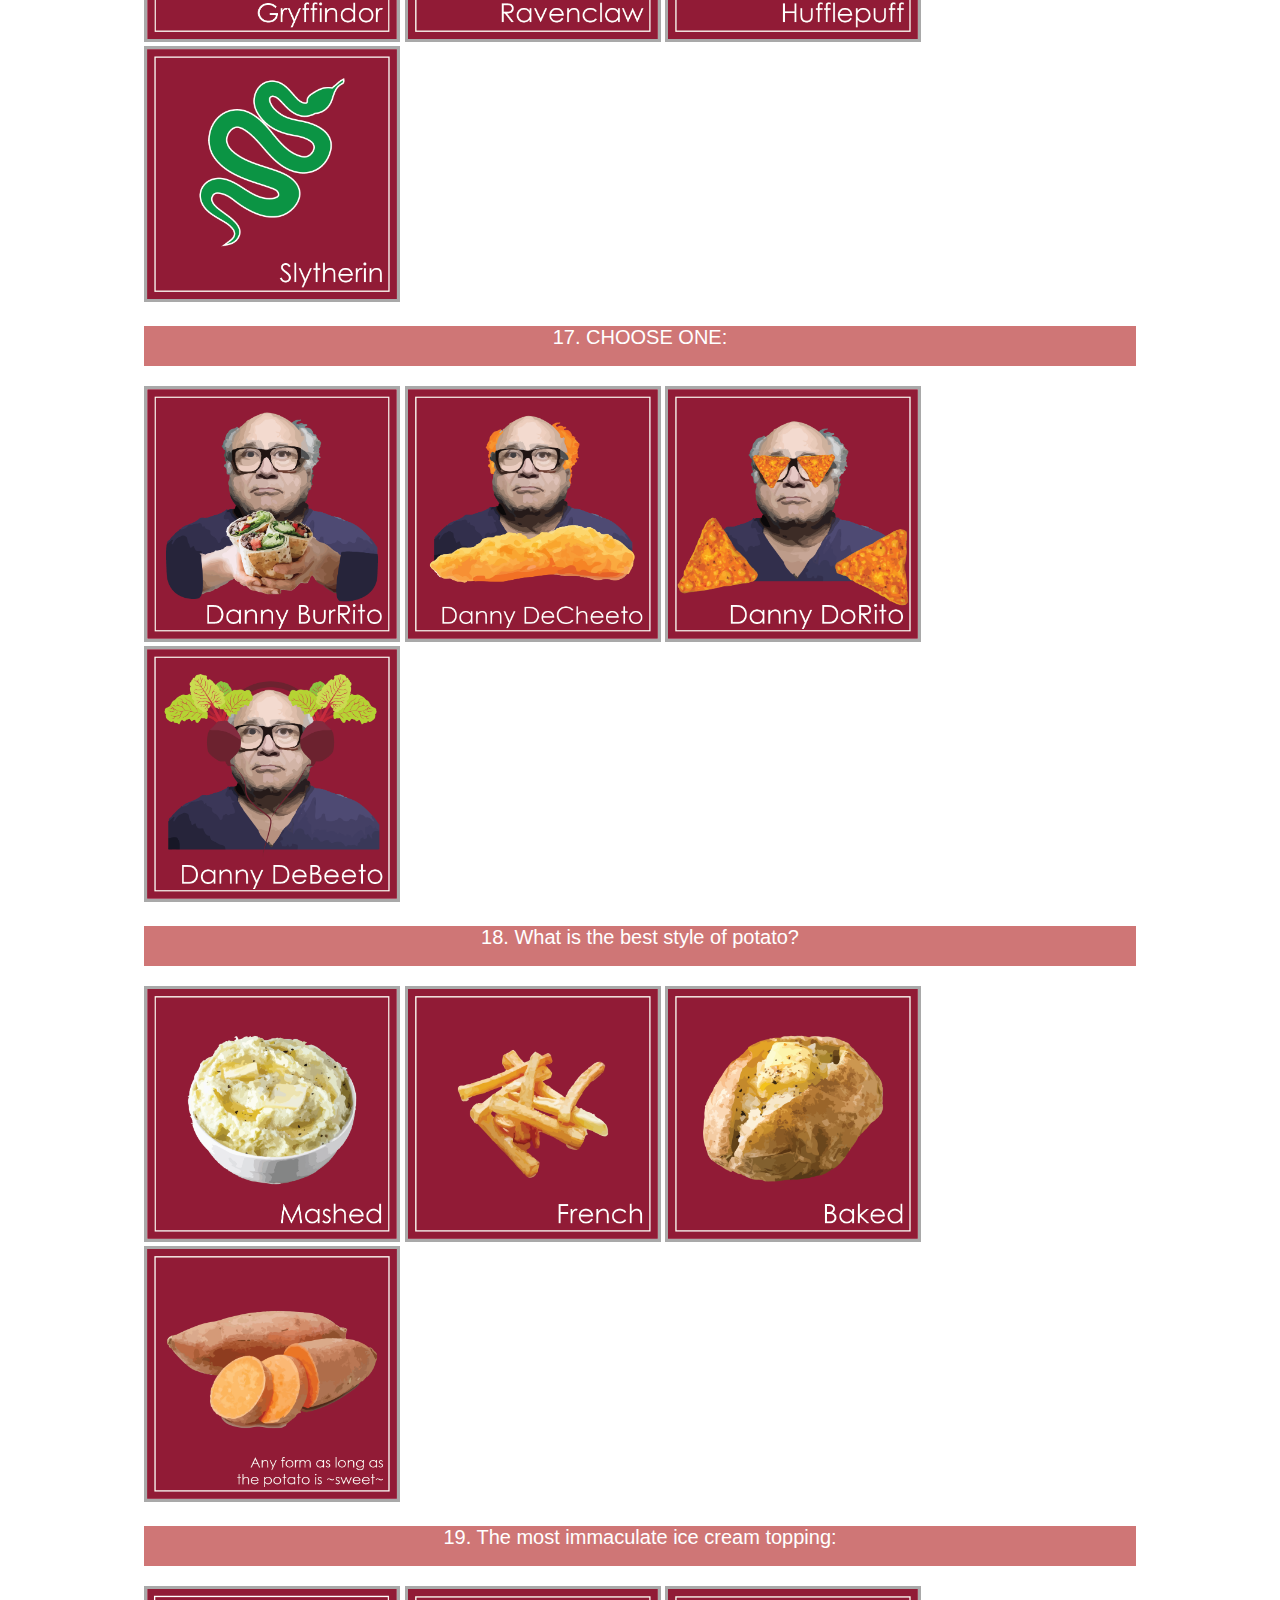
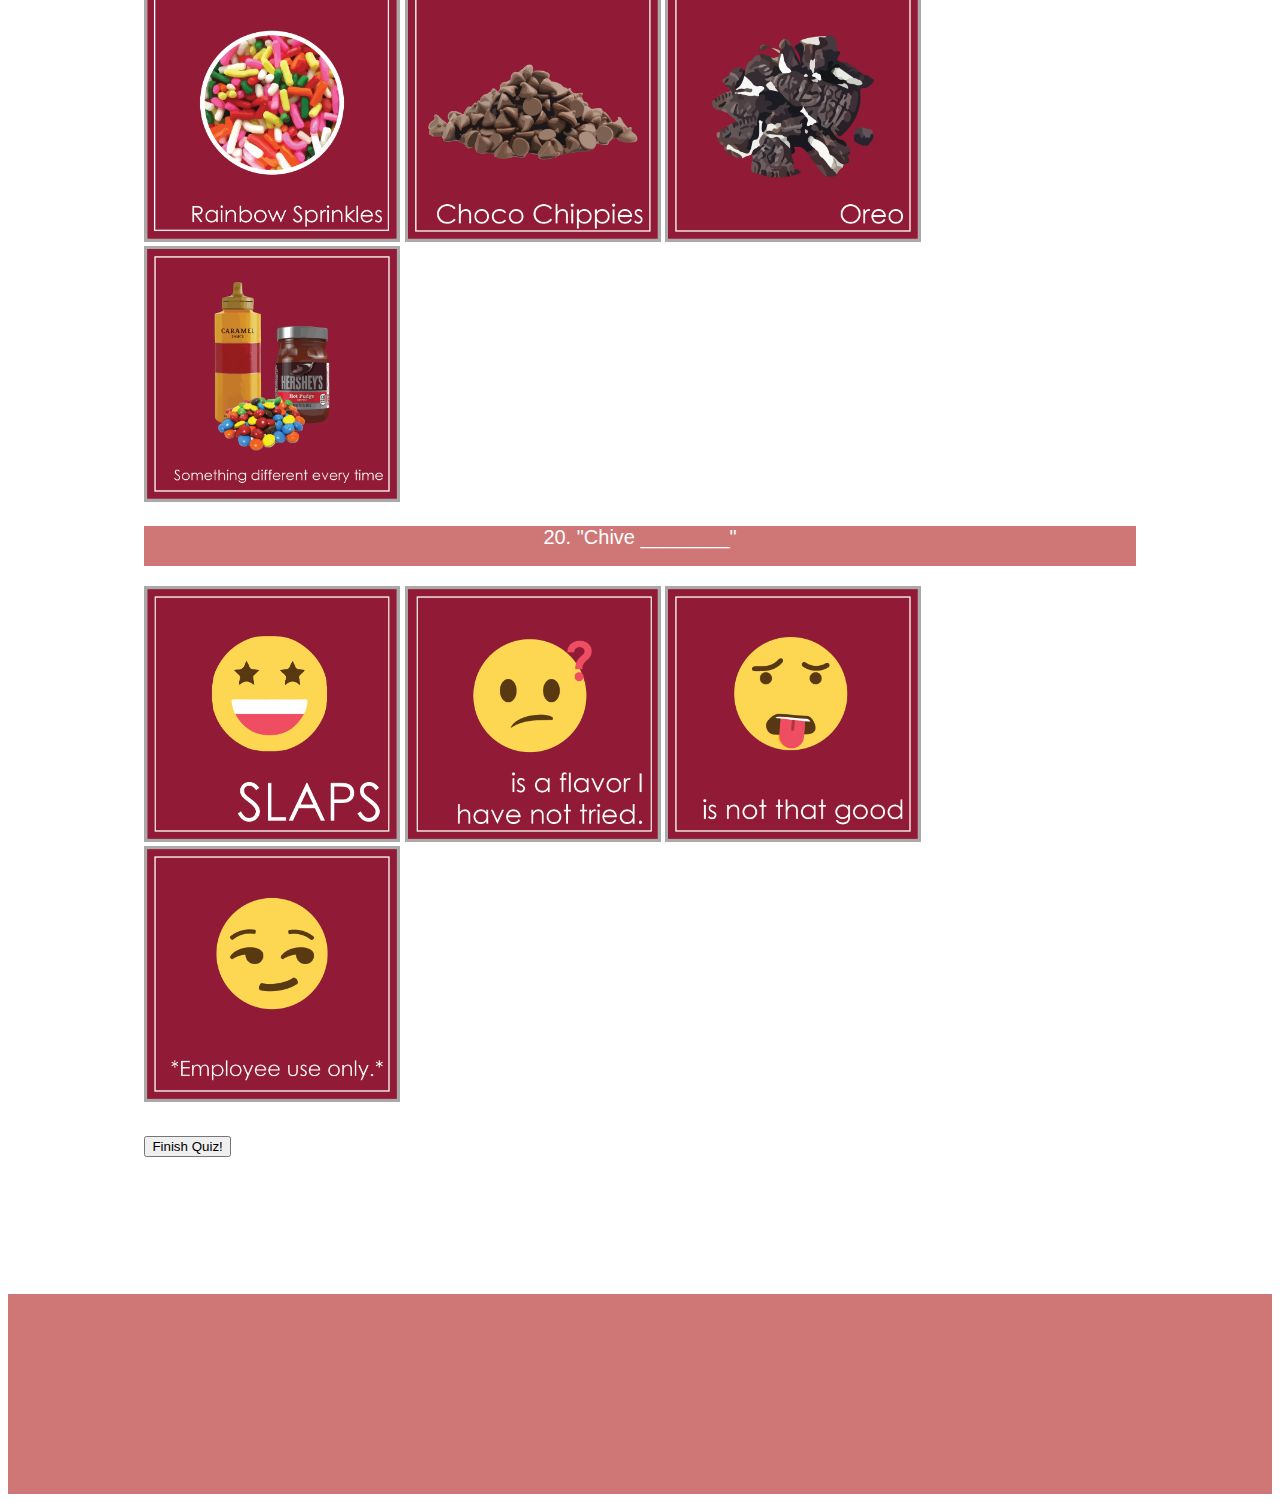
==== commit 47f4f7dc: "technical updates" ====
--- a/index.html
+++ b/index.html
@@ -11,21 +11,21 @@
 <body>
 <div id="main">
 <div id="header"><h1>Which Gompei's Goat Cheese Flavor Are You??</h1></div>
-
+<!--Thoughts on... 10 questions, more buttons per question-->
 	<form  id="form">
 
-		<p>When do you find yourself in bed?</p>
+		<p>1. When do you find yourself in bed?</p>
 		<input type="radio" name="bedtime" id="boring" value="plain blueb" class="input-hidden"/>
 			<label for="boring"><img src="1/9.png"></label>
-		<input type="radio" name="bedtime" id="normal" value="crano" class="input-hidden"/>
+		<input type="radio" name="bedtime" id="normal" value="crano choco" class="input-hidden"/>
 			<label for="normal"><img src="1/11.png"></label>
 		<input type="radio" name="bedtime" id="colleg" value="fiery" class="input-hidden"/>
 			<label for="colleg"><img src="1/10-2.png"></label>
-		<input type="radio" name="bedtime" id="lazyyy" value="pinkp" class="input-hidden"/>
+		<input type="radio" name="bedtime" id="lazyyy" value="chive" class="input-hidden"/>
 			<label for="lazyyy"><img src="1/always.png"></label>
 		
 		
-		<p>If you HAD to take a bath in one of these, it would be...</p>
+		<p>2. If you HAD to take a bath in one of these, it would be...</p>
 		<input type="radio" name="activityLevel" id="basic" value="plain" class="input-hidden"/>
 			<label for="basic"><img src="2/chicknood.png"></label>
 		<input type="radio" name="activityLevel" id="ouch" value="fiery" class="input-hidden"/>
@@ -36,7 +36,7 @@
 			<label for="omg"><img src="2/meatball.png"></label>
 
 		
-		<p>What is your spirit vegetable?</p>
+		<p>3. What is your spirit vegetable?</p>
 		<input type="radio" name="spirit" id="unique" value="calab" class="input-hidden"/>
 			<label for="unique"><img src="3/brussel.png"></label>
 		<input type="radio" name="spirit" id="bore" value="blueb" class="input-hidden"/>
@@ -47,193 +47,193 @@
 			<label for="tomato"><img src="3/tomahto.png"></label>
 
 
-		<p>Pick your fighter:</p>
-		<input type="radio" name="calls" id="strong" value="plain" class="input-hidden"/>
+		<p>4. Pick your fighter:</p>
+		<input type="radio" name="calls" id="strong" value="plain herbg" class="input-hidden"/>
 			<label for="strong"><img src="4/bowser.png"></label>
 		<input type="radio" name="calls" id="easy" value="chive calab" class="input-hidden"/>
 			<label for="easy"><img src="4/kirby.png"></label>
-		<input type="radio" name="calls" id="typical" value="fiery blueb crano herbg" class="input-hidden"/>
+		<input type="radio" name="calls" id="typical" value="fiery blueb crano" class="input-hidden"/>
 			<label for="typical"><img src="4/mario.png"></label>
 		<input type="radio" name="calls" id="soft" value="pinkp choco" class="input-hidden"/>
 			<label for="soft"><img src="4/peach.png"></label>
 
 
-		<p>Now choose an adventure:</p>
+		<p>5. Now choose an adventure:</p>
 		<input type="radio" name="adventure" id="crazy" value="chive calab" class="input-hidden"/>
 			<label for="crazy"><img src="5/any.png"></label>
 		<input type="radio" name="adventure" id="hungry" value="pinkp fiery" class="input-hidden"/>
 			<label for="hungry"><img src="5/food.png"></label>
 		<input type="radio" name="adventure" id="scared" value="fiery" class="input-hidden"/>
 			<label for="scared"><img src="5/heights.png"></label>
-		<input type="radio" name="adventure" id="YAS" value="blueb choco plain" class="input-hidden"/>
+		<input type="radio" name="adventure" id="YAS" value="blueb choco plain pinkp" class="input-hidden"/>
 			<label for="YAS"><img src="5/sledding.png"></label>
 
 
-		<p>What would you bring to a deserted island?</p>
-		<input type="radio" name="tool" id="rock2" value="pinkp choco" class="input-hidden"/>
-			<label for="rock2"><img src="6/Bugspray.png"></label>
-		<input type="radio" name="tool" id="indie" value="fiery crano" class="input-hidden"/>
-			<label for="indie"><img src="6/Guitar.png"></label>
-		<input type="radio" name="tool" id="country" value="blueb chive" class="input-hidden"/>
-			<label for="country"><img src="6/Knife.png"></label>
-		<input type="radio" name="tool" id="country" value="chive" class="input-hidden"/>
-			<label for="country"><img src="6/Nothing.png"></label>
-
-
-		<p>You have a big test coming up, and you forgot about it, what do you do?</p>
-		<input type="radio" name="study" id="rock2" value="fiery" class="input-hidden"/>
-			<label for="rock2"><img src="7/Cry.png"></label>
-		<input type="radio" name="study" id="indie" value="pinkp" class="input-hidden"/>
-			<label for="indie"><img src="7/Cram.png"></label>
-		<input type="radio" name="study" id="country" value="pl" class="input-hidden"/>
-			<label for="country"><img src="7/EmailProf.png"></label>
-		<input type="radio" name="study" id="country" value="chive" class="input-hidden"/>
-			<label for="country"><img src="7/FullSend.png"></label>
-
-
-		<p>What's your role in the friend-group?</p>
-		<input type="radio" name="squad" id="rock2" value="pinkp" class="input-hidden"/>
-			<label for="rock2"><img src="8/AlwaysTalking.png"></label>
-		<input type="radio" name="squad" id="indie" value="fiery" class="input-hidden"/>
-			<label for="indie"><img src="8/NoFriends.png"></label>
-		<input type="radio" name="squad" id="country" value="chive" class="input-hidden"/>
-			<label for="country"><img src="8/AlwaysVibing.png"></label>
-		<input type="radio" name="squad" id="country" value="blueb" class="input-hidden"/>
-			<label for="country"><img src="8/TheMom.png"></label>
-		<input type="radio" name="squad" id="country" value="blueb" class="input-hidden"/>
-			<label for="country"><img src="8/Klepto.png"></label>
-
-
-		<p>What's your role in a group project?</p>
-		<input type="radio" name="group" id="rock2" value="fiery" class="input-hidden"/>
-			<label for="rock2"><img src="9/THELEADER.png"></label>
-		<input type="radio" name="group" id="indie" value="chive" class="input-hidden"/>
-			<label for="indie"><img src="9/THELEADER.png"></label>
-		<input type="radio" name="group" id="country" value="pinkp" class="input-hidden"/>
-			<label for="country"><img src="9/THELEADER.png"></label>
-		<input type="radio" name="group" id="country" value="blueb" class="input-hidden"/>
-			<label for="country"><img src="9/THELEADER.png"></label>
-
-
-		<p>If your friend was feeling sad, what would you do?</p>
-		<input type="radio" name="friend" id="rock2" value="pinkp" class="input-hidden"/>
-			<label for="rock2"><img src="10/Buy Dunks.png"></label>
-		<input type="radio" name="friend" id="indie" value="fiery" class="input-hidden"/>
-			<label for="indie"><img src="10/CryTogether.png"></label>
-		<input type="radio" name="friend" id="country" value="chive" class="input-hidden"/>
-			<label for="country"><img src="10/Nothing.png"></label>
-		<input type="radio" name="friend" id="country" value="blueb" class="input-hidden"/>
-			<label for="country"><img src="10/Nothing.png"></label>
-
-
-		<p>What did you wanna be when you grew up?</p>
-		<input type="radio" name="grown" id="indie" value="chive" class="input-hidden"/>
-			<label for="indie"><img src="11/President.png"></label>
-		<input type="radio" name="grown" id="country" value="blueb" class="input-hidden"/>
-			<label for="indie"><img src="11/Adoctor.png"></label>
-		<input type="radio" name="grown" id="country" value="pinkp" class="input-hidden"/>
-			<label for="indie"><img src="11/ParentOfLike6-7Kids.png"></label>
-		<input type="radio" name="grown" id="country" value="fiery" class="input-hidden"/>
-			<label for="indie"><img src="11/HannahMontana.png"></label>
-
-
-		<p>When you listen to music, you normally put on... </p>
-		<input type="radio" name="music" id="rock2" value="fiery" class="input-hidden"/>
-			<label for="indie"><img src="12/IHaveVerySpecificPlaylistsForEveryMood.png"></label>
-		<input type="radio" name="music" id="indie" value="pinkp" class="input-hidden"/>
-			<label for="indie"><img src="12/ILiterallyListentoTheSameThingEverytimeIPlayMusic.png"></label>
-		<input type="radio" name="music" id="country" value="chive" class="input-hidden"/>
-			<label for="indie"><img src="12/ARandomAssortmentOfSongsIEnjoy.png"></label>
-		<input type="radio" name="music" id="country" value="blueb" class="input-hidden"/>
-			<label for="indie"><img src="12/MyFavoriteGenre.png"></label>
-
-
-		<p>What is your go-to fast food chain?</p>
-		<input type="radio" name="chain" id="rock2" value="blueb" class="input-hidden"/>
-			<label for="indie"><img src="13/Chi-Fli-A.png"></label>
-		<input type="radio" name="chain" id="indie" value="pinkp" class="input-hidden"/>
-			<label for="indie">	<img src="13/McDonalds.png"></label>
-		<input type="radio" name="chain" id="country" value="chive" class="input-hidden"/>
-			<label for="indie">	<img src="13/Wendys.png"></label>
-		<input type="radio" name="chain" id="country" value="fiery" class="input-hidden"/>
-			<label for="indie"><img src="13/ImAtTheCombinationKFCAndTacoBellOfWorcester.png"></label>
-
-
-		<p>Choose one for the rest of your life:</p>
-		<input type="radio" name="spice" id="rock2" value="blueb" class="input-hidden"/>
-			<label for="indie">	<img src="14/Sweet.png"></label>
-		<input type="radio" name="spice" id="indie" value="pinkp" class="input-hidden"/>
-			<label for="indie"><img src="14/Salty.png"></label>
-		<input type="radio" name="spice" id="country" value="chive" class="input-hidden"/>
-			<label for="indie">	<img src="14/Sour.png"></label>
-		<input type="radio" name="spice" id="country" value="fiery" class="input-hidden"/>
-			<label for="indie">	<img src="14/SpiZy.png"></label>
-
-
-		<p>How do you eat mac and cheese?</p>
-		<input type="radio" name="cheese" id="rock2" value="blueb" class="input-hidden"/>
-			<label for="indie">	<img src="15/TypicalSpoon.png"></label>
-		<input type="radio" name="cheese" id="indie" value="pinkp" class="input-hidden"/>
-			<label for="indie">	<img src="15/AverageFork.png"></label>
-		<input type="radio" name="cheese" id="country" value="chive" class="input-hidden"/>
-			<label for="indie">	<img src="15/UsingWhateverIsNotInThePileOfDirtyDishes.png"></label>
-		<input type="radio" name="cheese" id="country" value="fiery" class="input-hidden"/>
-			<label for="indie"><img src="15/IdEatItOutOfThePotWithTheWoodenSpoonICookedWith.png"></label>
-
-
-		<p>Which Hogwart's House?</p>
-		<input type="radio" name="harry" id="rock2" value="pinkp" class="input-hidden"/>
-			<label for="indie">	<img src="16/button16-20_assets_gryffindor.png"></label>
-		<input type="radio" name="harry" id="indie" value="chive" class="input-hidden"/>
-			<label for="indie">	<img src="16/button16-20_assets_ravenclaw.png"></label>
-		<input type="radio" name="harry" id="country" value="blueb" class="input-hidden"/>
-			<label for="indie"><img src="16/button16-20_assets_hufflepuff.png"></label>
-		<input type="radio" name="harry" id="country" value="fiery" class="input-hidden"/>
-			<label for="yuh"><img src="16/button16-20_assets_slytherin.png"></label>
-
-
-		<p>CHOOSE ONE: </p>
-		<input type="radio" name="danny" id="rock2" value="fiery" class="input-hidden"/>
-			<label for="indie">	<img src="17/button16-20_assets_dannyBurrito.png"></label>
-		<input type="radio" name="danny" id="indie" value="chive" class="input-hidden"/>
-			<label for="indie">	<img src="17/button16-20_assets_dannyDeCheeto.png"></label>
-		<input type="radio" name="danny" id="country" value="pinkp" class="input-hidden"/>
-			<label for="indie">	<img src="17/button16-20_assets_dannyDorito.png"></label>
-		<input type="radio" name="danny" id="country" value="blueb" class="input-hidden"/>
-			<label for="indie">	<img src="17/button16-20_assets_dannyDeBeeto.png"></label>
-
-
-		<p>What is the best style of potato?</p>
-		<input type="radio" name="cook" id="rock2" value="blueb" class="input-hidden"/>
-			<label for="indie">	<img src="18/button16-20_assets_mashed.png"></label>
-		<input type="radio" name="cook" id="indie" value="chive" class="input-hidden"/>
-			<label for="indie">	<img src="18/button16-20_assets_smashed.png"></label>
-		<input type="radio" name="cook" id="country" value="willie" class="input-hidden"/>
-			<label for="indie">	<img src="18/button16-20_assets_baked.png"></label>
-		<input type="radio" name="cook" id="country" value="chive" class="input-hidden"/>
-			<label for="indie">	<img src="18/button16-20_assets_anySweet.png"></label>
-
-
-		<p>The most immaculate ice cream topping: </p>
-		<input type="radio" name="toppi" id="rock2" value="fiery" class="input-hidden"/>
-			<label for="indie">	<img src="19/button16-20_assets_rainbowSprinkles.png"></label>
-		<input type="radio" name="toppi" id="indie" value="blueb" class="input-hidden"/>
-			<label for="indie">	<img src="19/button16-20_assets_chocoChippies.png"></label>
-		<input type="radio" name="toppi" id="country" value="chive" class="input-hidden"/>
-			<label for="indie">	<img src="19/button16-20_assets_oreo.png"></label>
-		<input type="radio" name="toppi" id="country" value="pinkp" class="input-hidden"/>
-			<label for="indie">	<img src="19/button16-20_assets_differentEveryTime.png"></label>
-
-
-		<p>"Chive ________" </p>
-		<input type="radio" name="fucks" id="rock2" value="fiery" class="input-hidden"/>
-			<label for="indie">	<img src="20/button16-20_assets_slaps.png"></label>
-		<input type="radio" name="fucks" id="indie" value="blueb" class="input-hidden"/>
-			<label for="indie">	<img src="20/button16-20_assets_haventTried.png"></label>
-		<input type="radio" name="fucks" id="country" value="pinkp" class="input-hidden"/>
-			<label for="indie">	<img src="20/button16-20_assets_notGood.png"></label>
-		<input type="radio" name="fucks" id="country" value="chive" class="input-hidden"/>
-			<label for="indie">	<img src="20/button16-20_assets_employeesOnly.png"></label>
+		<p>6. What would you bring to a deserted island?</p>
+		<input type="radio" name="tool" id="prot" value="pinkp choco" class="input-hidden"/>
+			<label for="prot"><img src="6/Bug spray.png"></label>
+		<input type="radio" name="tool" id="jammer" value="fiery crano" class="input-hidden"/>
+			<label for="jammer"><img src="6/Guitar.png"></label>
+		<input type="radio" name="tool" id="scary2" value="blueb chive plain" class="input-hidden"/>
+			<label for="scary2"><img src="6/A knife.png"></label>
+		<input type="radio" name="tool" id="woop" value="chive calab" class="input-hidden"/>
+			<label for="woop"><img src="6/Lol nothing.png"></label>
+
+
+		<p>7. You have a big test coming up, and you forgot about it, what do you do?</p>
+		<input type="radio" name="study" id="tears" value="fiery" class="input-hidden"/>
+			<label for="tears"><img src="7/Cry.png"></label>
+		<input type="radio" name="study" id="cramY" value="pinkp smoke" class="input-hidden"/>
+			<label for="cramY"><img src="7/Cram.png"></label>
+		<input type="radio" name="study" id="email" value="herbg plain" class="input-hidden"/>
+			<label for="email"><img src="7/Email Professor.png"></label>
+		<input type="radio" name="study" id="SNED" value="chive calab crano" class="input-hidden"/>
+			<label for="SNED"><img src="7/Full send.png"></label>
+
+
+		<p>8. What's your role in the friend-group?</p>
+		<input type="radio" name="squad" id="talker" value="pinkp" class="input-hidden"/>
+			<label for="talker"><img src="8/Always Taking.png"></label>
+		<input type="radio" name="squad" id="nope" value="fiery" class="input-hidden"/>
+			<label for="nope"><img src="8/NoFriends.png"></label>
+		<input type="radio" name="squad" id="vibin" value="chive smoke" class="input-hidden"/>
+			<label for="vibin"><img src="8/Always Vibing.png"></label>
+		<input type="radio" name="squad" id="mama" value="blueb herbg" class="input-hidden"/>
+			<label for="mama"><img src="8/The Mom.png"></label>
+		<input type="radio" name="squad" id="kepto" value="calab crano" class="input-hidden"/>
+			<label for="kepto"><img src="8/The klepto.png"></label>
+
+
+		<p>9. What's your role in a group project?</p>
+		<input type="radio" name="group" id="leader" value="herbg" class="input-hidden"/>
+			<label for="leader"><img src="9/The leader.png"></label>
+		<input type="radio" name="group" id="slacker" value="chive choco" class="input-hidden"/>
+			<label for="slacker"><img src="9/The slacker.png"></label>
+		<input type="radio" name="group" id="defa" value="pinkp" class="input-hidden"/>
+			<label for="defa"><img src="9/Default leader.png"></label>
+		<input type="radio" name="group" id="noconfront" value="blueb fiery" class="input-hidden"/>
+			<label for="noconfront"><img src="9/Avoiding confrontation .png"></label>
+
+
+		<p>10. If your friend was feeling sad, what would you do?</p>
+		<input type="radio" name="friend" id="dinks" value="blueb" class="input-hidden"/>
+			<label for="dinks"><img src="10/Buy dunks.png"></label>
+		<input type="radio" name="friend" id="togeth" value="fiery" class="input-hidden"/>
+			<label for="togeth"><img src="10/Cry together.png"></label>
+		<input type="radio" name="friend" id="no" value="chive pinkp" class="input-hidden"/>
+			<label for="no"><img src="10/Do nothing.png"></label>
+		<input type="radio" name="friend" id="getOver" value="crano" class="input-hidden"/>
+			<label for="getOver"><img src="10/Get over it.png"></label>
+
+
+		<p>11. What did you wanna be when you grew up?</p>
+		<input type="radio" name="grown" id="prezzy" value="calab herbg plain" class="input-hidden"/>
+			<label for="prezzy"><img src="11/President.png"></label>
+		<input type="radio" name="grown" id="doc" value="blueb pinkp" class="input-hidden"/>
+			<label for="doc"><img src="11/Adoctor.png"></label>
+		<input type="radio" name="grown" id="parent" value="crano smoke" class="input-hidden"/>
+			<label for="parent"><img src="11/ParentOfLike6-7Kids.png"></label>
+		<input type="radio" name="grown" id="montana" value="fiery smoke choco" class="input-hidden"/>
+			<label for="montana"><img src="11/HannahMontana.png"></label>
+
+
+		<p>12. When you listen to music, you normally put on... </p>
+		<input type="radio" name="music" id="speci" value="fiery calab" class="input-hidden"/>
+			<label for="speci"><img src="12/IHaveVerySpecificPlaylistsForEveryMood.png"></label>
+		<input type="radio" name="music" id="all" value="pinkp smoke" class="input-hidden"/>
+			<label for="all"><img src="12/ILiterallyListentoTheSameThingEverytimeIPlayMusic.png"></label>
+		<input type="radio" name="music" id="rando" value="chive choco" class="input-hidden"/>
+			<label for="rando"><img src="12/ARandomAssortmentOfSongsIEnjoy.png"></label>
+		<input type="radio" name="music" id="genre" value="blueb plain" class="input-hidden"/>
+			<label for="genre"><img src="12/MyFavoriteGenre.png"></label>
+
+
+		<p>13. What is your go-to fast food chain?</p>
+		<input type="radio" name="chain" id="chick" value="plain chive" class="input-hidden"/>
+			<label for="chick"><img src="13/Chi-Fli-A.png"></label>
+		<input type="radio" name="chain" id="mcd" value="pinkp" class="input-hidden"/>
+			<label for="mcd">	<img src="13/McDonalds.png"></label>
+		<input type="radio" name="chain" id="wndy" value="blueb crano" class="input-hidden"/>
+			<label for="wndy">	<img src="13/Wendys.png"></label>
+		<input type="radio" name="chain" id="combo" value="fiery smoke" class="input-hidden"/>
+			<label for="combo"><img src="13/ImAtTheCombinationKFCAndTacoBellOfWorcester.png"></label>
+
+
+		<p>14. Choose one for the rest of your life:</p>
+		<input type="radio" name="spice" id="sw" value="blueb plain choco" class="input-hidden"/>
+			<label for="sw"><img src="14/Sweet.png"></label>
+		<input type="radio" name="spice" id="salt" value="pinkp calab" class="input-hidden"/>
+			<label for="salt"><img src="14/Salty.png"></label>
+		<input type="radio" name="spice" id="sour" value="chive smoke" class="input-hidden"/>
+			<label for="sour"><img src="14/Sour.png"></label>
+		<input type="radio" name="spice" id="spicey" value="fiery herbg" class="input-hidden"/>
+			<label for="spicey"><img src="14/SpiZy.png"></label>
+
+
+		<p>15. How do you eat mac and cheese?</p>
+		<input type="radio" name="cheese" id="sppon" value="crano plain" class="input-hidden"/>
+			<label for="sppon">	<img src="15/TypicalSpoon.png"></label>
+		<input type="radio" name="cheese" id="fork" value="blueb" class="input-hidden"/>
+			<label for="fork">	<img src="15/AverageFork.png"></label>
+		<input type="radio" name="cheese" id="notdirty" value="chive calab" class="input-hidden"/>
+			<label for="notdirty">	<img src="15/UsingWhateverIsNotInThePileOfDirtyDishes.png"></label>
+		<input type="radio" name="cheese" id="wood" value="fiery chive" class="input-hidden"/>
+			<label for="wood"><img src="15/IdEatItOutOfThePotWithTheWoodenSpoonICookedWith.png"></label>
+
+
+		<p>16. Which Hogwart's House?</p>
+		<input type="radio" name="harry" id="g" value="pinkp plain herbg" class="input-hidden"/>
+			<label for="g">	<img src="16/button16-20_assets_gryffindor.png"></label>
+		<input type="radio" name="harry" id="r" value="smoke blueb" class="input-hidden"/>
+			<label for="r">	<img src="16/button16-20_assets_ravenclaw.png"></label>
+		<input type="radio" name="harry" id="h" value="crano calab" class="input-hidden"/>
+			<label for="h"><img src="16/button16-20_assets_hufflepuff.png"></label>
+		<input type="radio" name="harry" id="s" value="fiery choco chive" class="input-hidden"/>
+			<label for="s"><img src="16/button16-20_assets_slytherin.png"></label>
+
+
+		<p>17. CHOOSE ONE: </p>
+		<input type="radio" name="danny" id="burr" value="plain choco" class="input-hidden"/>
+			<label for="burr">	<img src="17/button16-20_assets_dannyBurrito.png"></label>
+		<input type="radio" name="danny" id="cheet" value="chive" class="input-hidden"/>
+			<label for="cheet">	<img src="17/button16-20_assets_dannyDeCheeto.png"></label>
+		<input type="radio" name="danny" id="reet" value="pinkp" class="input-hidden"/>
+			<label for="reet">	<img src="17/button16-20_assets_dannyDorito.png"></label>
+		<input type="radio" name="danny" id="beet" value="fiery herbg" class="input-hidden"/>
+			<label for="beet">	<img src="17/button16-20_assets_dannyDeBeeto.png"></label>
+
+
+		<p>18. What is the best style of potato?</p>
+		<input type="radio" name="cook" id="mash" value="blueb calab" class="input-hidden"/>
+			<label for="mash">	<img src="18/button16-20_assets_mashed.png"></label>
+		<input type="radio" name="cook" id="smash" value="chive choco" class="input-hidden"/>
+			<label for="smash">	<img src="18/button16-20_assets_smashed.png"></label>
+		<input type="radio" name="cook" id="bake" value="fiery pinkp" class="input-hidden"/>
+			<label for="bake">	<img src="18/button16-20_assets_baked.png"></label>
+		<input type="radio" name="cook" id="sweete" value="crano" class="input-hidden"/>
+			<label for="sweete">	<img src="18/button16-20_assets_anySweet.png"></label>
+
+
+		<p>19. The most immaculate ice cream topping: </p>
+		<input type="radio" name="toppi" id="sprink" value="fiery smoke" class="input-hidden"/>
+			<label for="sprink"><img src="19/button16-20_assets_rainbowSprinkles.png"></label>
+		<input type="radio" name="toppi" id="chippies" value="blueb plain choco" class="input-hidden"/>
+			<label for="chippies"><img src="19/button16-20_assets_chocoChippies.png"></label>
+		<input type="radio" name="toppi" id="oreo" value="chive calab" class="input-hidden"/>
+			<label for="oreo"><img src="19/button16-20_assets_oreo.png"></label>
+		<input type="radio" name="toppi" id="dif" value="herbg crano pinkp" class="input-hidden"/>
+			<label for="dif"><img src="19/button16-20_assets_differentEveryTime.png"></label>
+
+
+		<p>20. "Chive ________" </p>
+		<input type="radio" name="fucks" id="slap" value="" class="input-hidden"/>
+			<label for="slap"><img src="20/button16-20_assets_slaps.png"></label>
+		<input type="radio" name="fucks" id="havent" value="plain" class="input-hidden"/>
+			<label for="havent"><img src="20/button16-20_assets_haventTried.png"></label>
+		<input type="radio" name="fucks" id="notgood" value="" class="input-hidden"/>
+			<label for="notgood"><img src="20/button16-20_assets_notGood.png"></label>
+		<input type="radio" name="fucks" id="fu" value="chive" class="input-hidden"/>
+			<label for="fu"><img src="20/button16-20_assets_employeesOnly.png"></label>
 
 
 		<button type="submit" value="Submit">Finish Quiz!</button>
@@ -242,6 +242,7 @@
 
 
 </div>
+<h2 id="selected"></h2>
 
 
 <script>
@@ -294,7 +295,7 @@
 				if(x == "smoke") { smoke+=1}
 				if(x == "fiery") { fiery+=2}
 				if(x == "crano") { crano+=1}
-				if(x == "herbg") { herbg+=1}
+				if(x == "herbg") { herbg+=3}
 				if(x == "chive") { chive+=1}
 				if(x == "calab") { calab+=1}
 				if(x == "pinkp") { pinkp+=2}
@@ -358,7 +359,7 @@
 			//loop to match index to score and reply with feedback
 			for (i = 0; i<scores.length; i++) {
 				if(highest == scores[i].index) {
-					document.getElementById("answer").innerHTML = scores[i].feedback;
+					document.getElementById("selected").innerHTML = scores[i].feedback;
 				}
 			}
 		}
--- a/style.css
+++ b/style.css
@@ -1,9 +1,9 @@
 body {
-background-color:#ffffff;
-background: url('back.PNG') repeat-y center center fixed;
+background: url('back.png') repeat-y center center fixed;
 background-size: cover;
 font-family: 'Franklin Gothic Medium', 'Arial Narrow', Arial, sans-serif;
 align-items: center;
+height: 100%;
 }
 
 #main {
@@ -12,24 +12,30 @@
 }
 
 #header {
-padding-left: 30px;
-padding-top: 10px;
-margin-top: 10px;
-margin-right: 10px;
-
-
-background-color: whitesmoke;
+padding:10px;
+background-color: rgb(207, 118, 118);
 text-align: center;
-font-size: 30px;
-
-color: crimson;
+font-size: 20px auto;
+color: rgb(255, 255, 255);
 height: 150px;
 }
 
 p {
-font-size: 200;
-text-align: center;
-font-display: auto;
+  font-size: 10px;
+  text-align: center;
+  font-size: 20px ;
+  background: rgb(207, 118, 118);
+  color: white;
+  height: 40px;
+}
+
+h2 {
+  font-size: 10px;
+  text-align: center;
+  font-size: 20px ;
+  background: rgb(207, 118, 118);
+  color: white;
+  height: 200px;
 }
 
 label {
@@ -47,7 +53,7 @@
   box-shadow: 0 0 3px 3px rgb(245, 219, 255);
 }
 
-input[type=radio] + label>img {
+input[type=radio] + label > img {
   border: 3px solid darkgray;
   width: 250px;
   height: 250px;
@@ -63,5 +69,6 @@
 
 button {
 display: block;
+align-items: center;
 margin-top: 30px;
-}+}
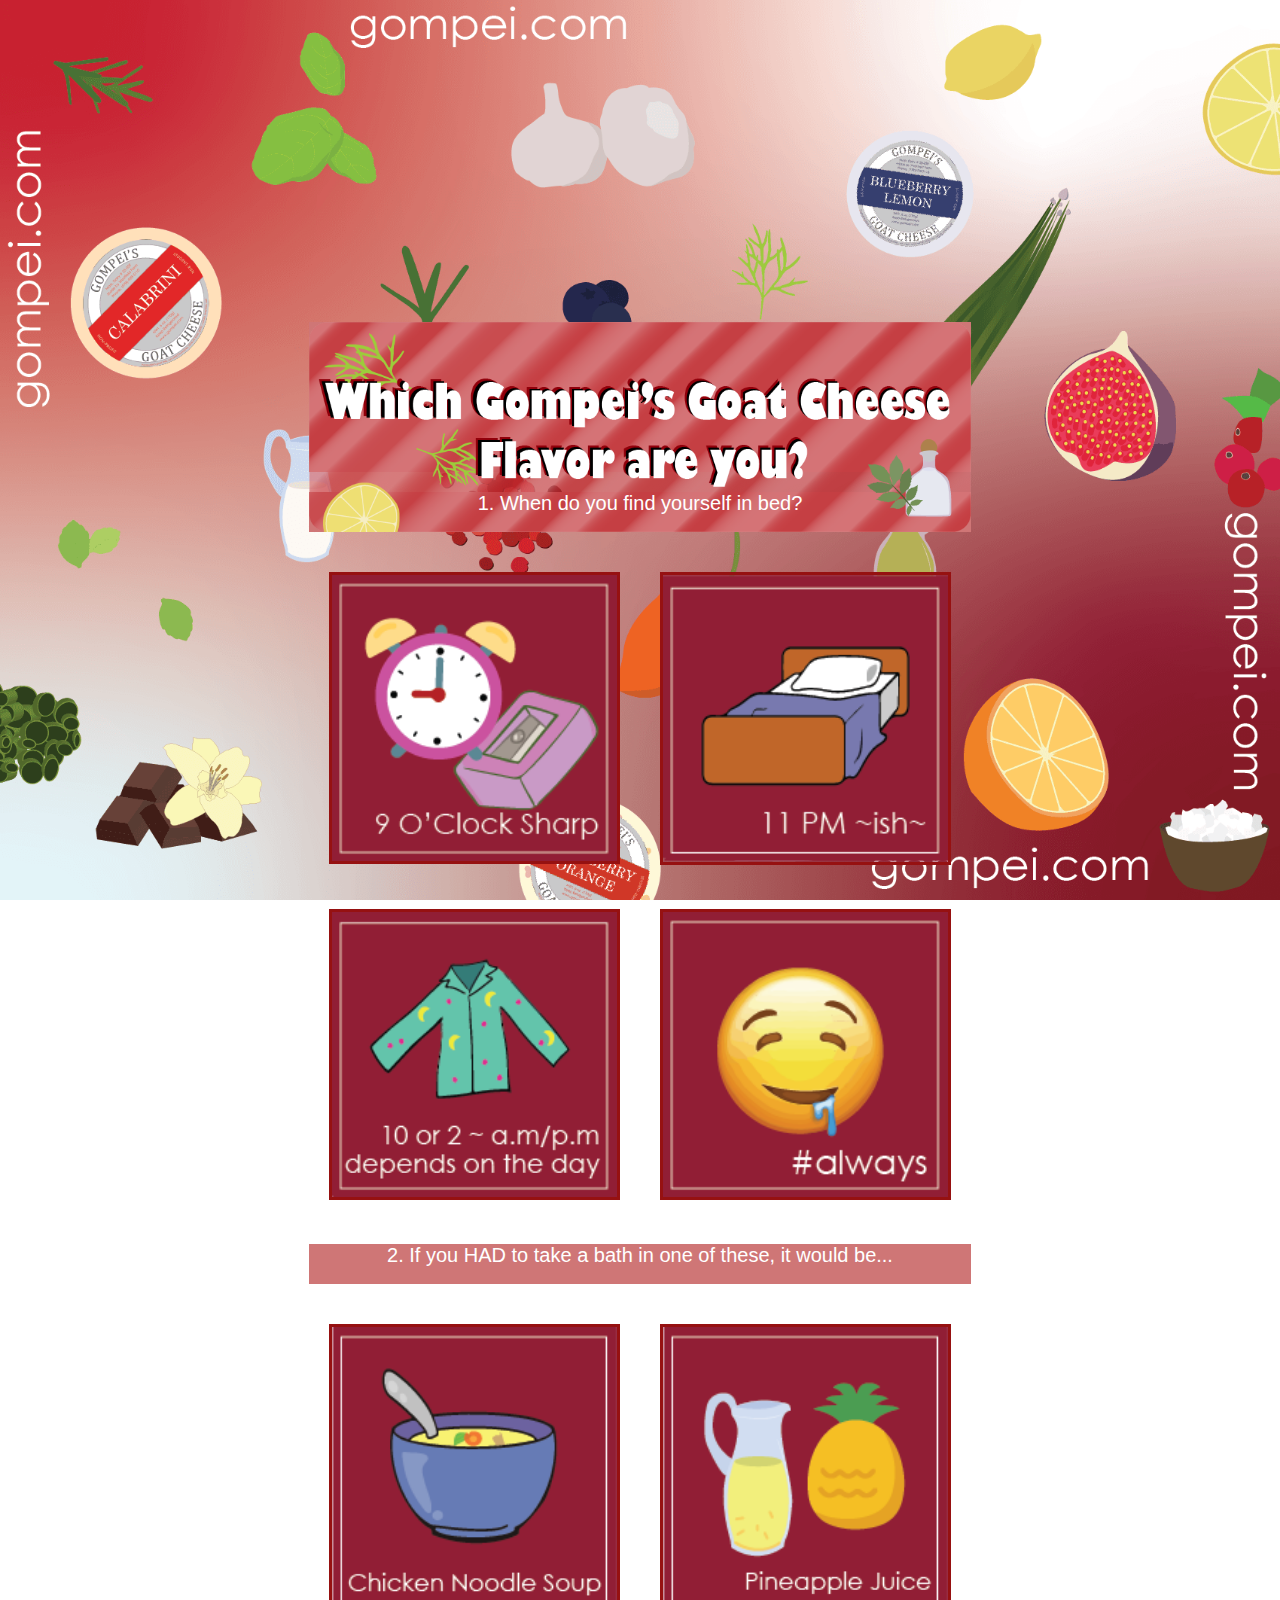
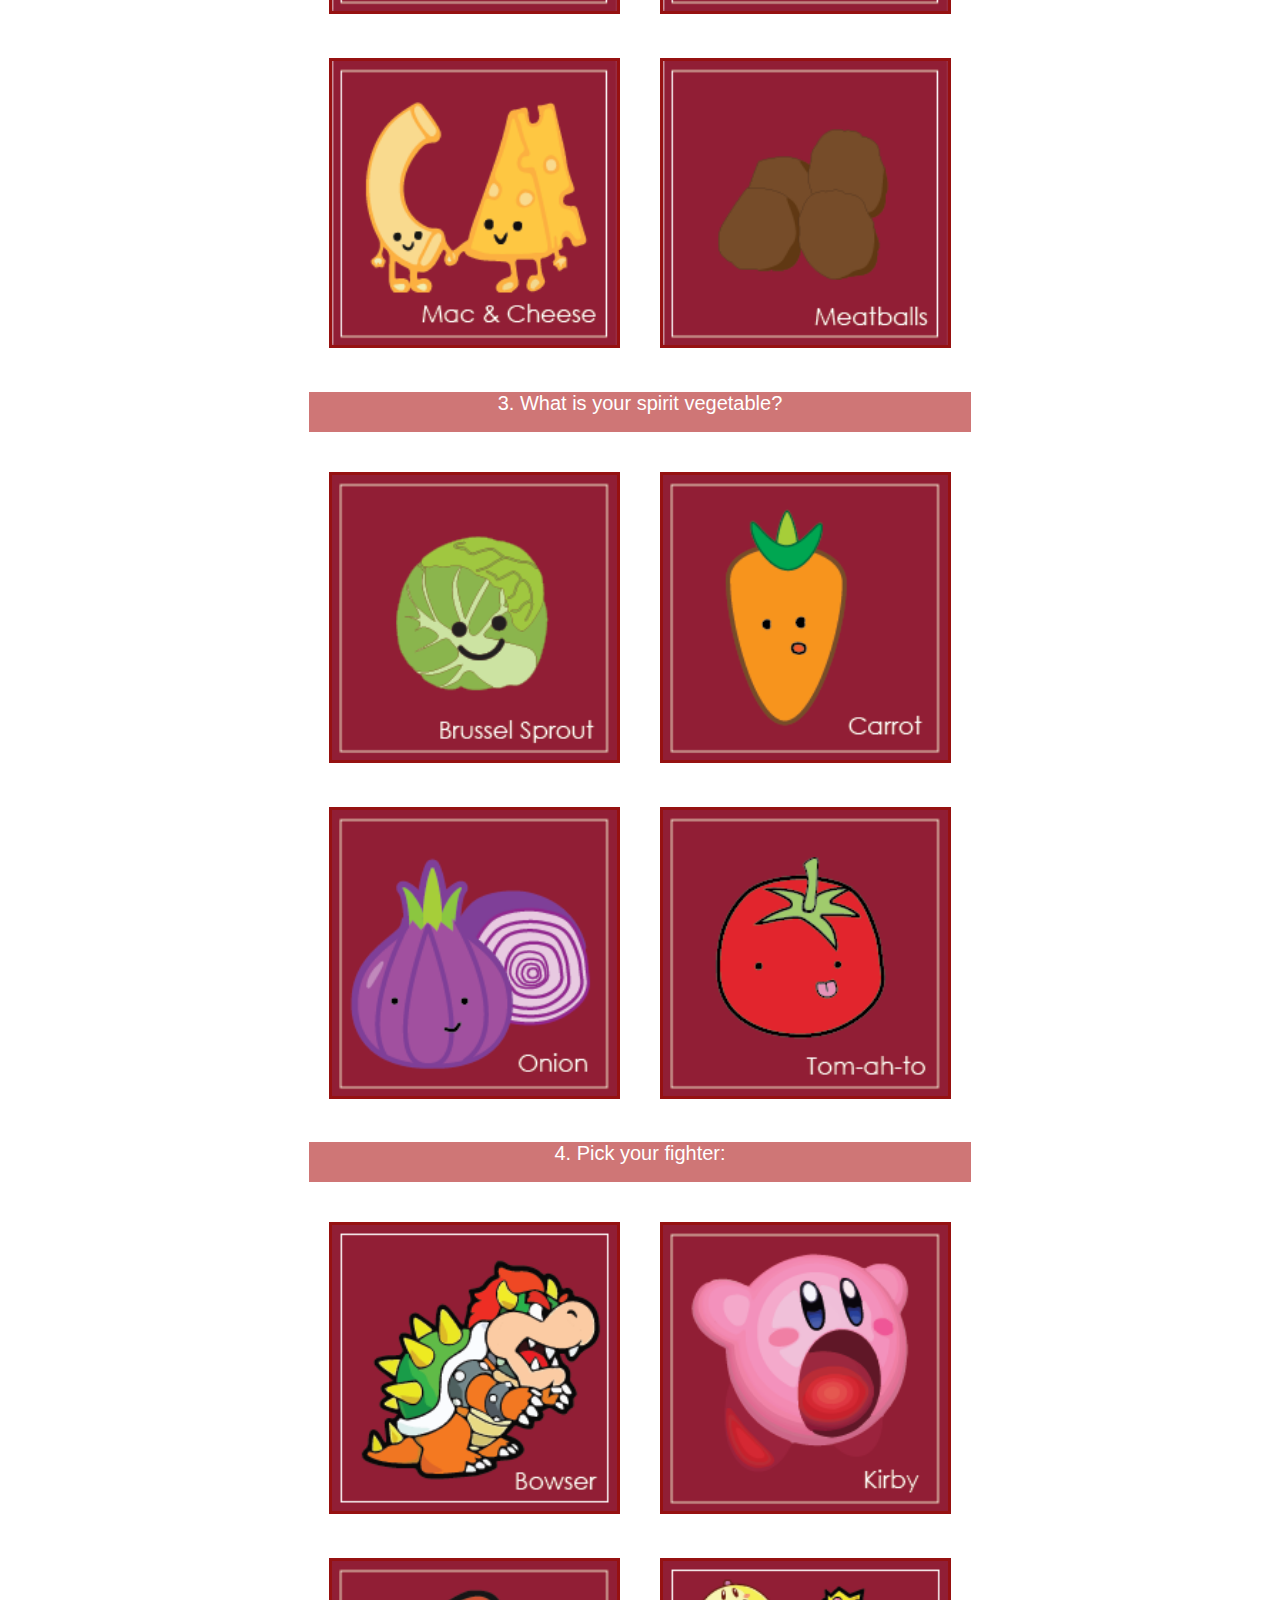
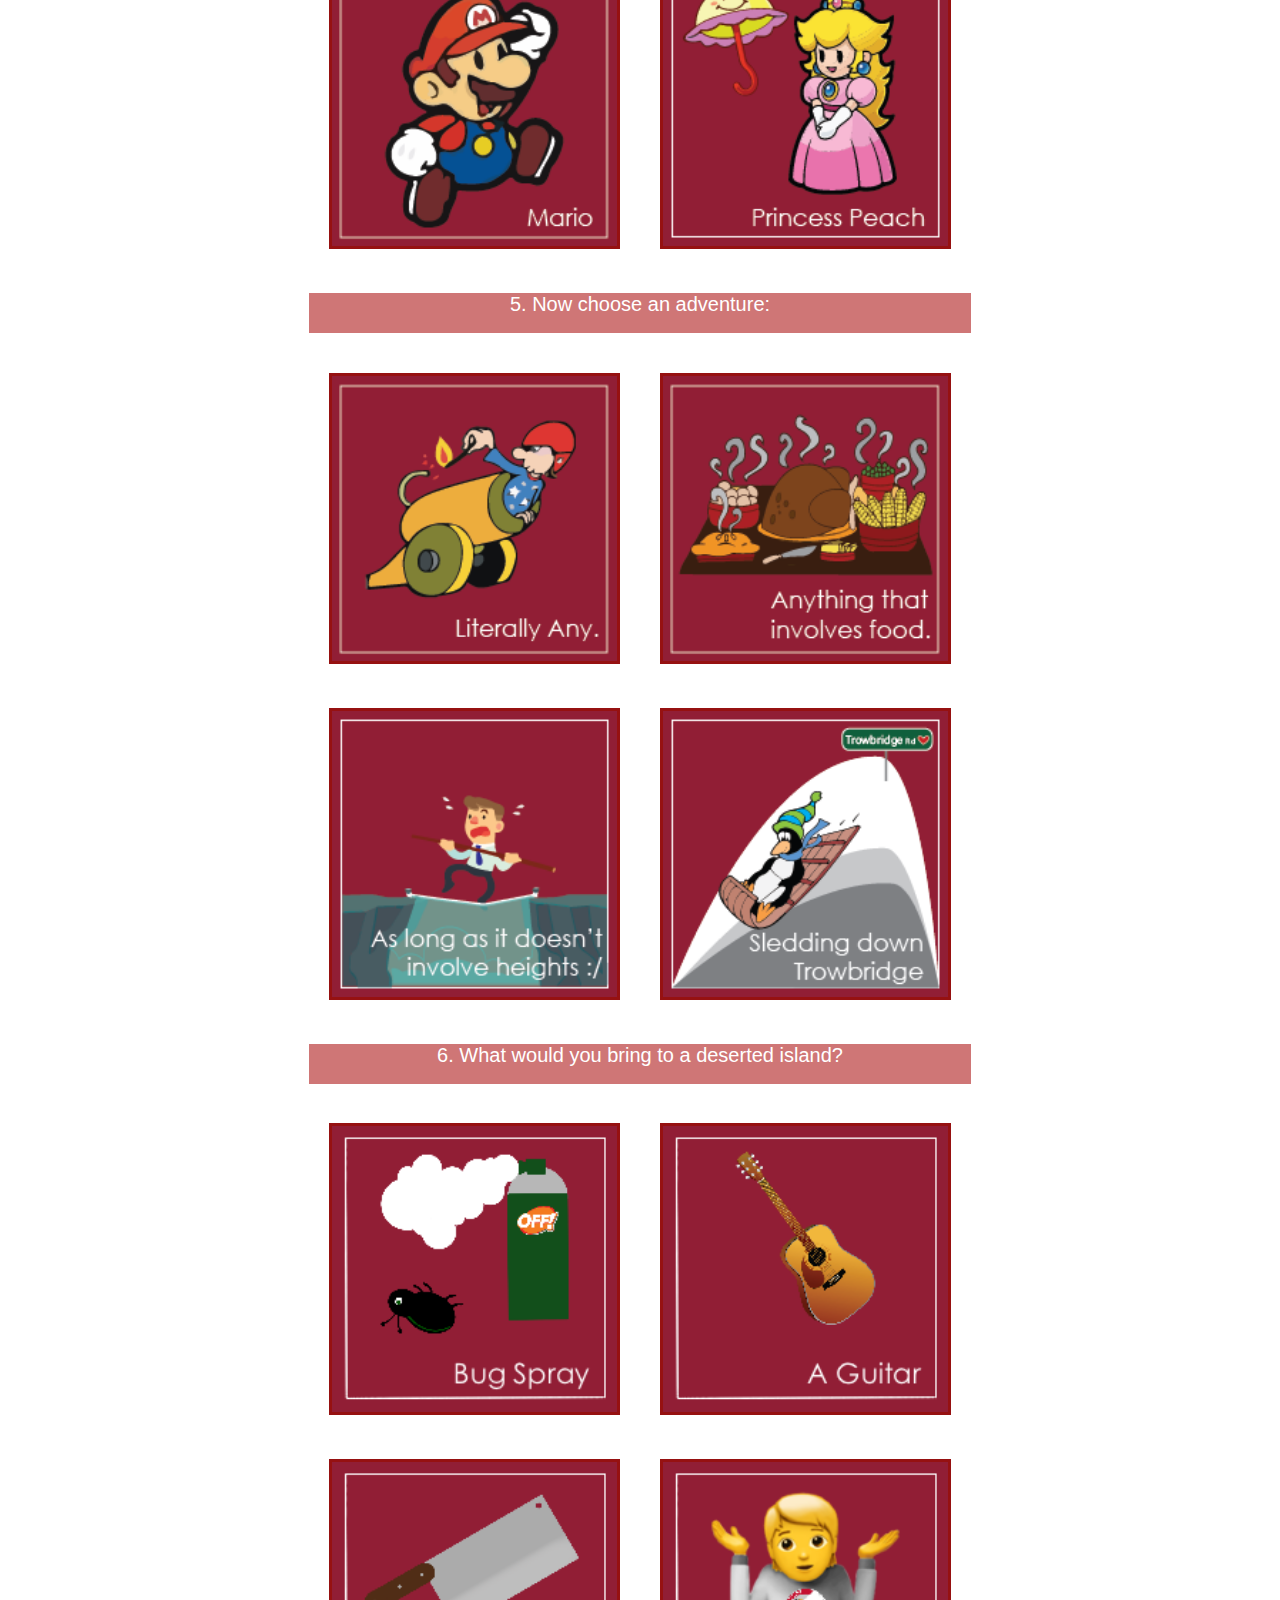
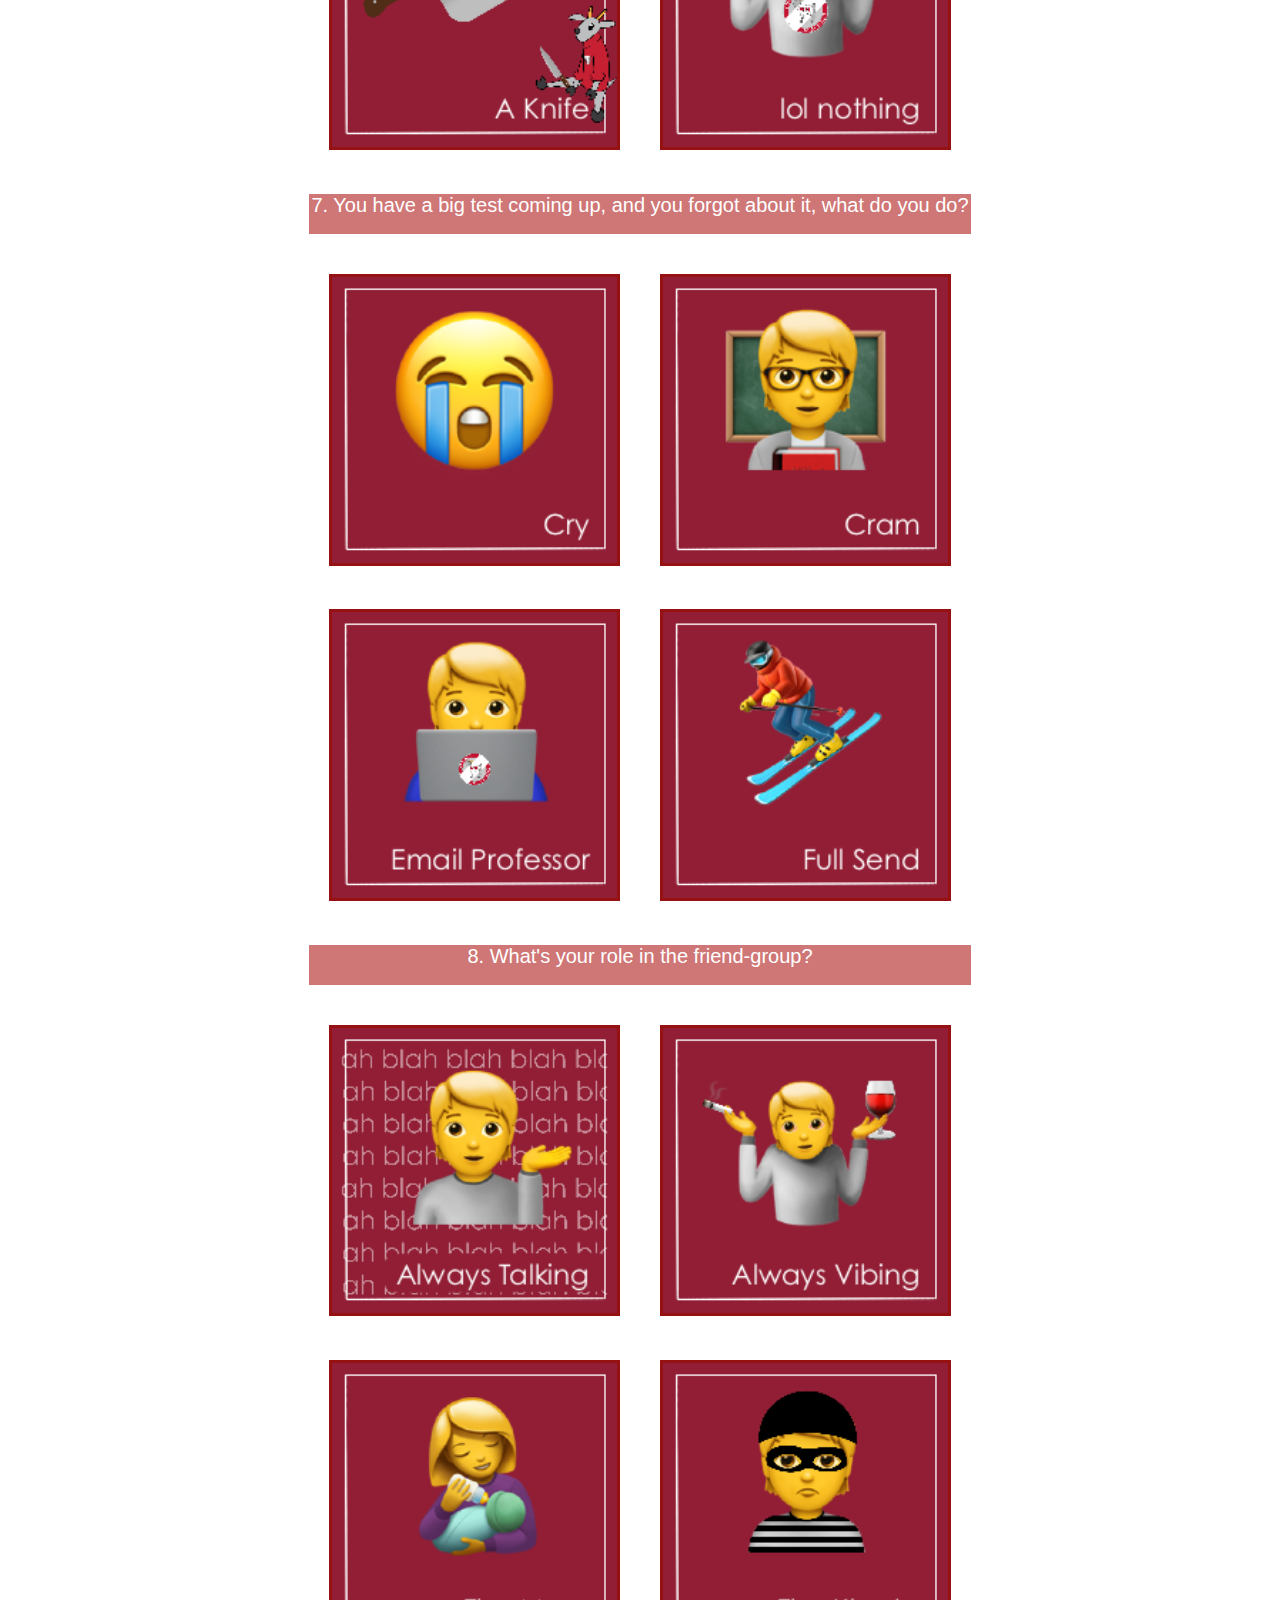
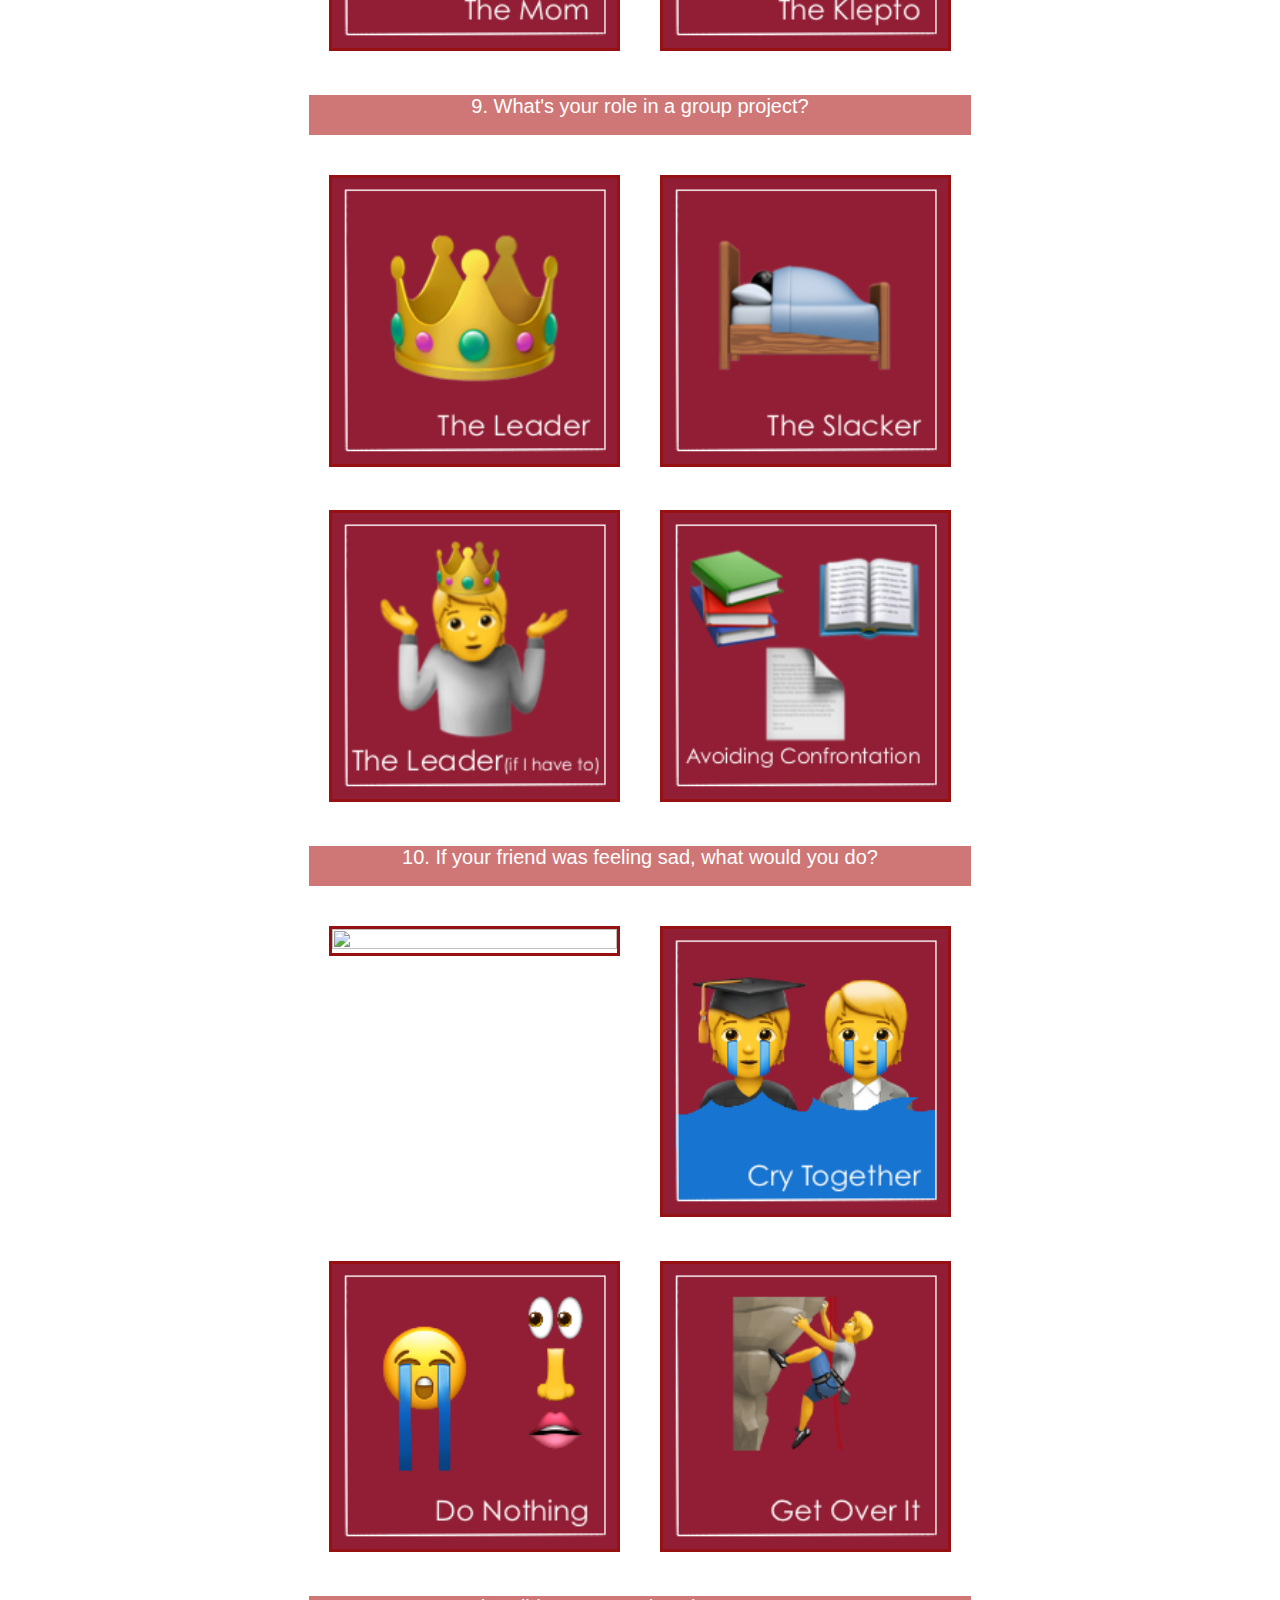
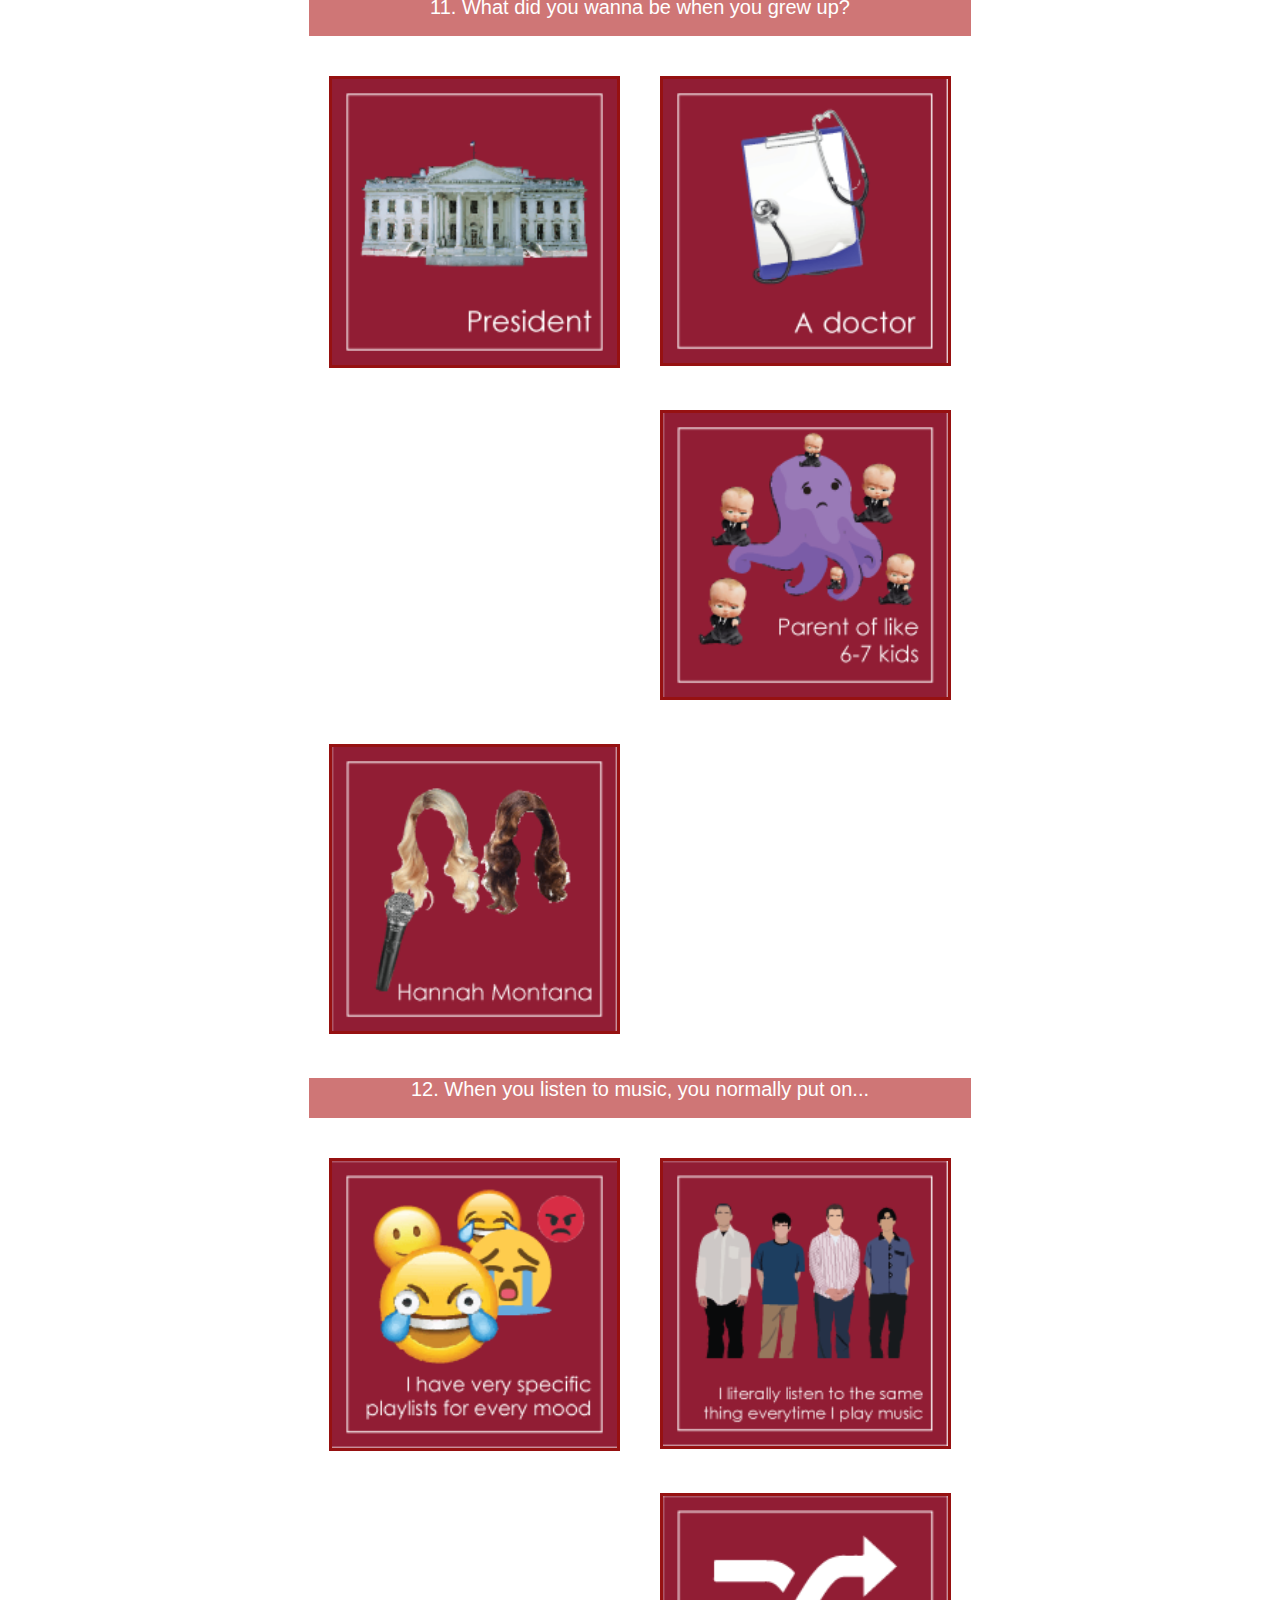
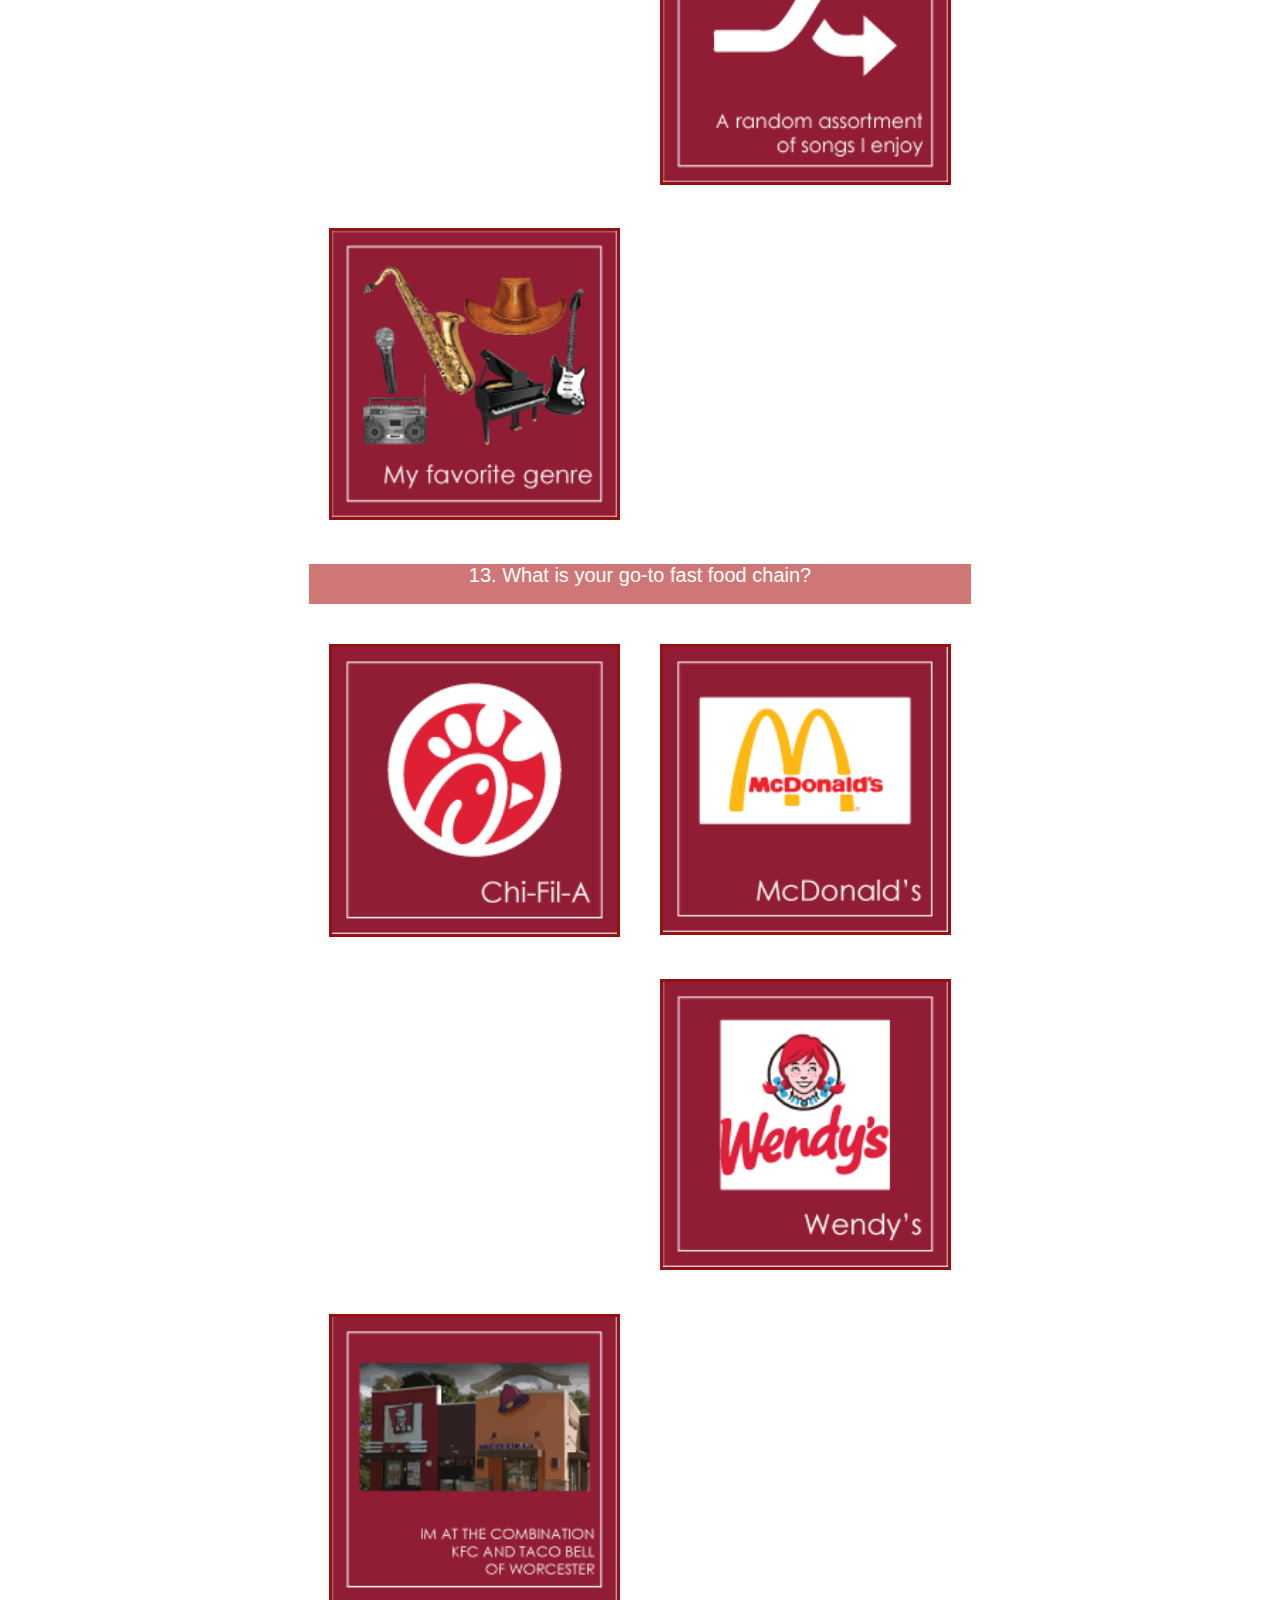
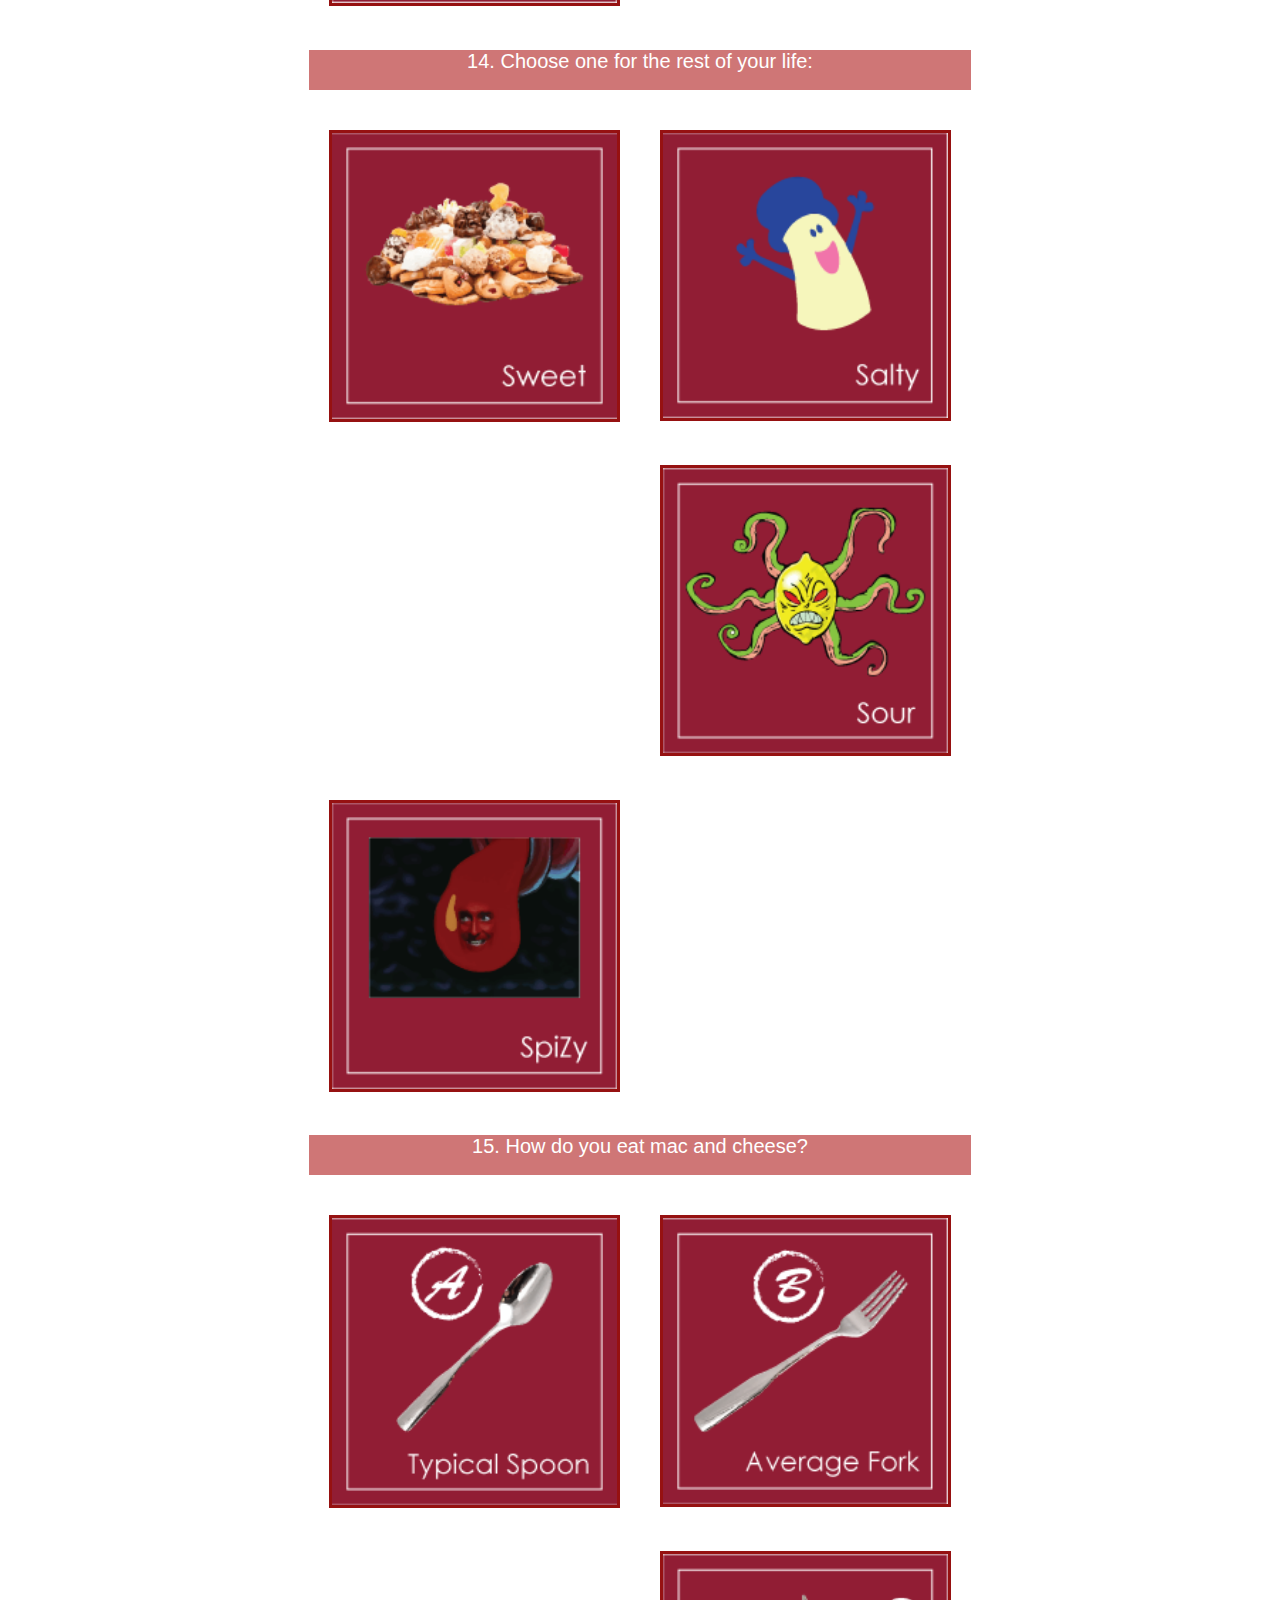
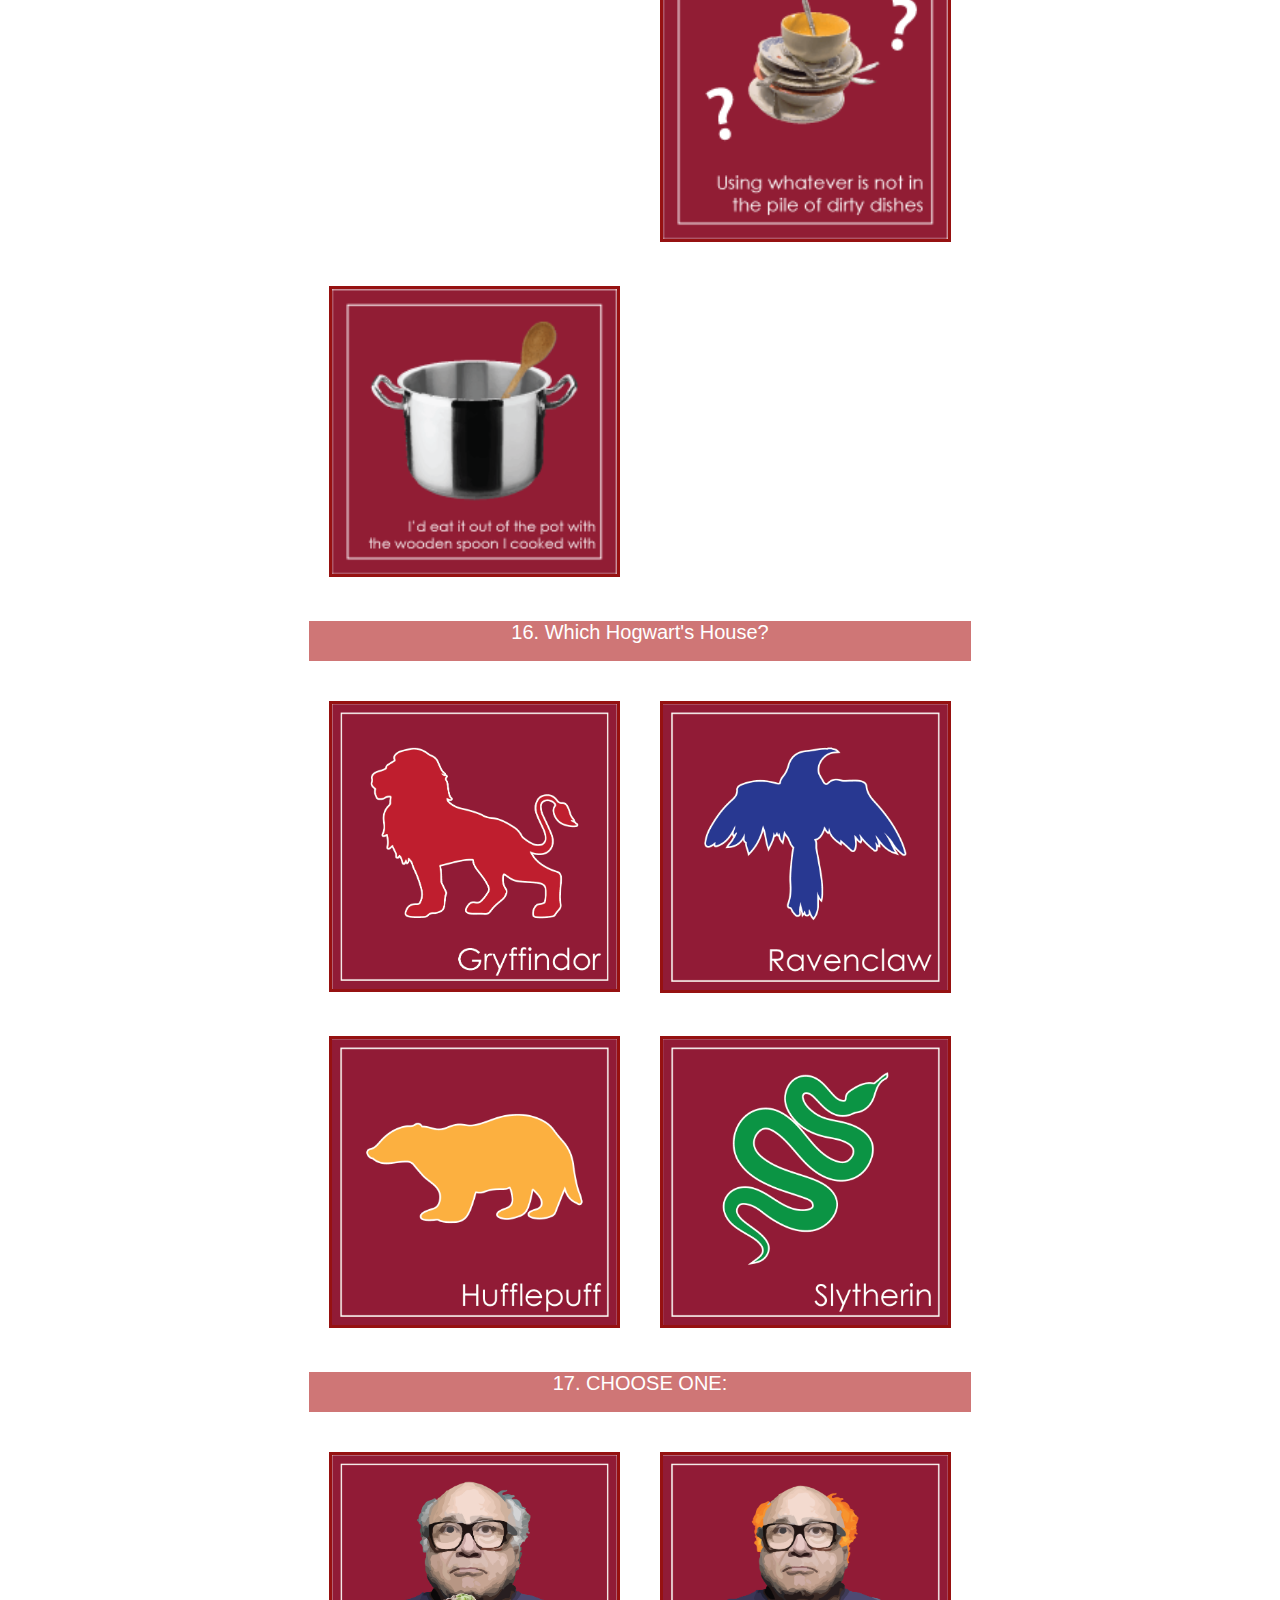
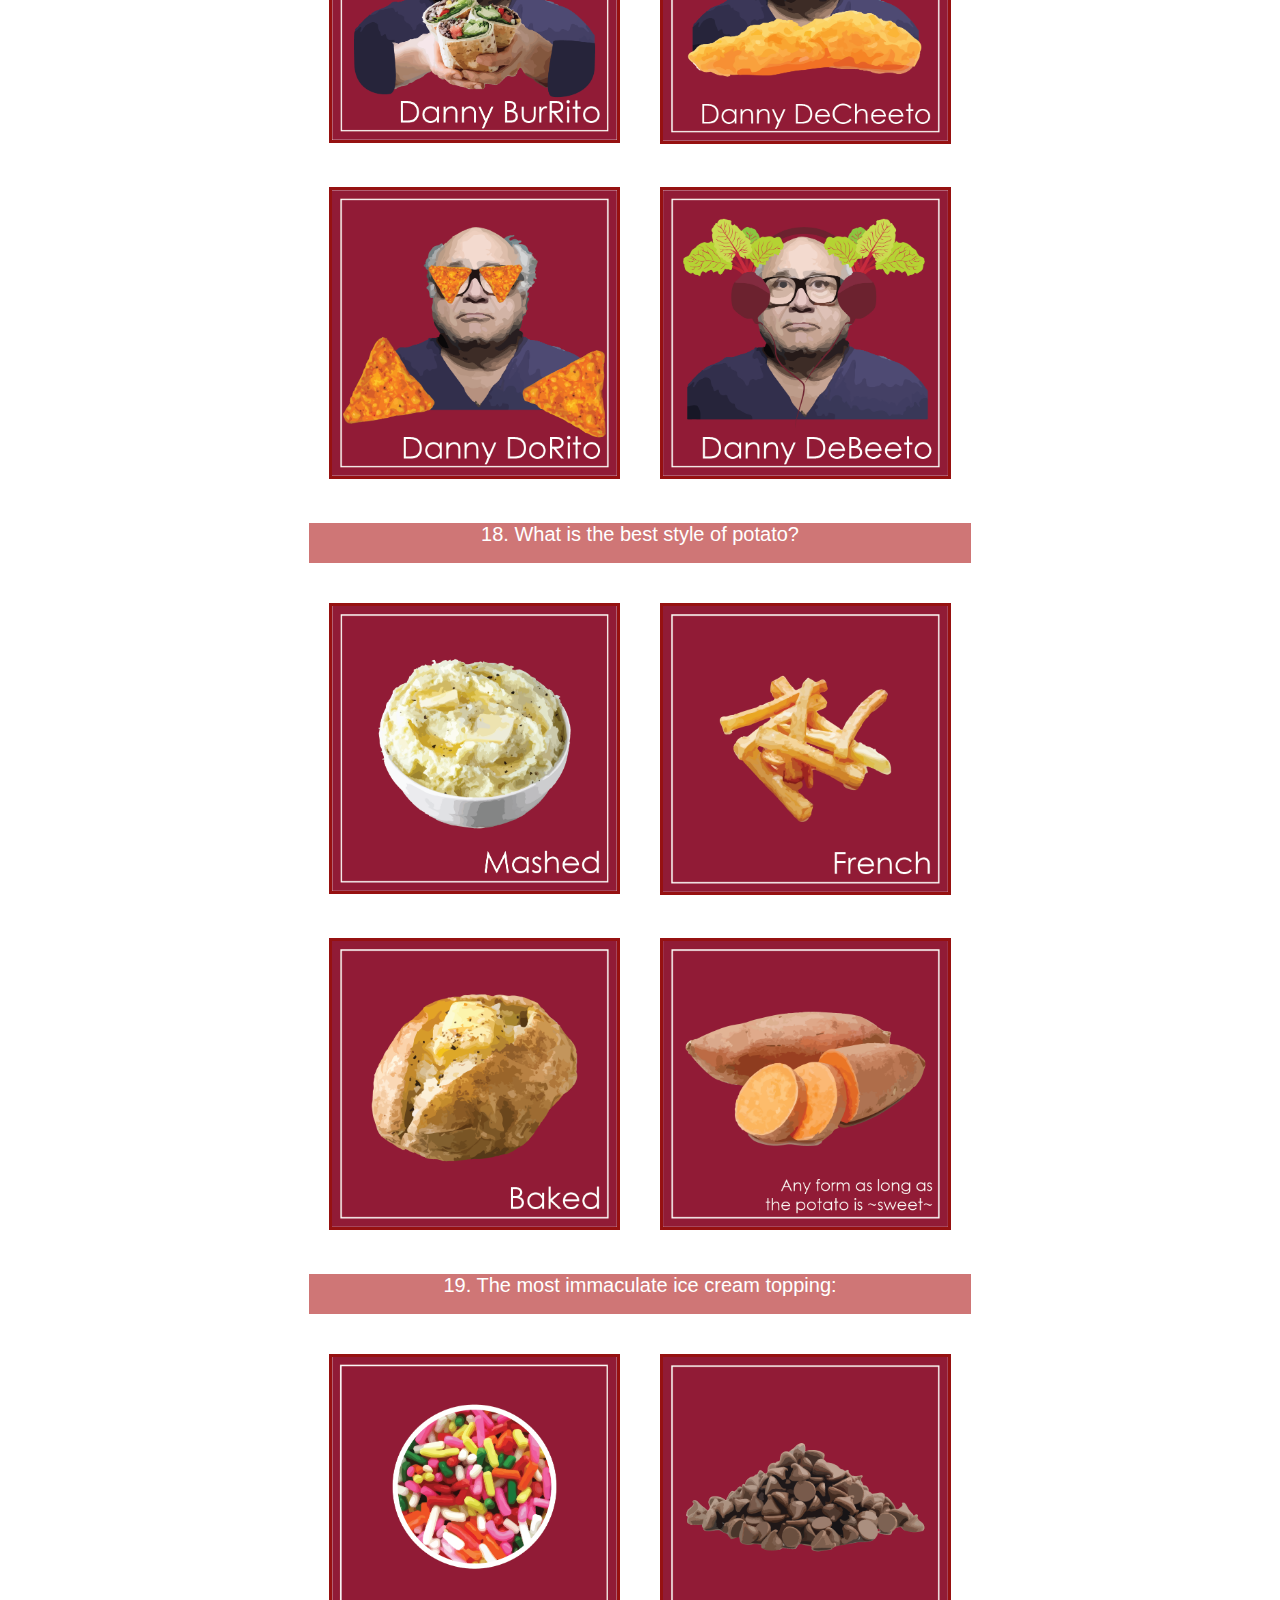
==== commit da65e115: "updates" ====
--- a/index.html
+++ b/index.html
@@ -10,230 +10,422 @@
 </head>
 <body>
 <div id="main">
-<div id="header"><h1>Which Gompei's Goat Cheese Flavor Are You??</h1></div>
+<div id="header"><h1><img src="tit.png" style="width:100%;height:100%"></h1></div>
 <!--Thoughts on... 10 questions, more buttons per question-->
 	<form  id="form">
 
 		<p>1. When do you find yourself in bed?</p>
-		<input type="radio" name="bedtime" id="boring" value="plain blueb" class="input-hidden"/>
-			<label for="boring"><img src="1/9.png"></label>
-		<input type="radio" name="bedtime" id="normal" value="crano choco" class="input-hidden"/>
-			<label for="normal"><img src="1/11.png"></label>
-		<input type="radio" name="bedtime" id="colleg" value="fiery" class="input-hidden"/>
-			<label for="colleg"><img src="1/10-2.png"></label>
-		<input type="radio" name="bedtime" id="lazyyy" value="chive" class="input-hidden"/>
-			<label for="lazyyy"><img src="1/always.png"></label>
+		<div class = "row">
+			<div class = "column">
+				<input type="radio" name="bedtime" id="boring" value="plain blueb" class="input-hidden"/>
+					<label for="boring"><img src="1/9.png" style="width:100%;height:100%"></label>
+			</div>
+			<div class = "column">
+				<input type="radio" name="bedtime" id="normal" value="crano choco" class="input-hidden"/>
+					<label for="normal"><img src="1/11.png" style="width:100%;height:100%"></label>
+			</div>
+			<div class = "column">
+				<input type="radio" name="bedtime" id="colleg" value="fiery" class="input-hidden"/>
+					<label for="colleg"><img src="1/10-2.png" style="width:100%;height:100%"></label>
+			</div>	
+			<div class = "column">
+				<input type="radio" name="bedtime" id="lazyyy" value="chive" class="input-hidden"/>
+					<label for="lazyyy"><img src="1/always.png" style="width:100%;height:100%"></label>
+			</div>	
+		</div>
+
 		
 		
 		<p>2. If you HAD to take a bath in one of these, it would be...</p>
-		<input type="radio" name="activityLevel" id="basic" value="plain" class="input-hidden"/>
-			<label for="basic"><img src="2/chicknood.png"></label>
-		<input type="radio" name="activityLevel" id="ouch" value="fiery" class="input-hidden"/>
-			<label for="ouch"><img src="2/juice.png"></label>
-		<input type="radio" name="activityLevel" id="weird" value="choco chive" class="input-hidden"/>
-			<label for="weird"><img src="2/maccheese.png"></label>
-		<input type="radio" name="activityLevel" id="omg" value="calab pinkp" class="input-hidden"/>
-			<label for="omg"><img src="2/meatball.png"></label>
-
+		<div class = "row">
+			<div class = "column">
+				<input type="radio" name="activityLevel" id="basic" value="plain" class="input-hidden"/>
+					<label for="basic"><img src="2/chicknood.png" style="width:100%;height:100%"></label>
+			</div>
+			<div class = "column">
+				<input type="radio" name="activityLevel" id="ouch" value="fiery" class="input-hidden"/>
+					<label for="ouch"><img src="2/juice.png" style="width:100%;height:100%"></label>
+			</div>
+			<div class = "column">
+				<input type="radio" name="activityLevel" id="weird" value="choco chive" class="input-hidden"/>
+					<label for="weird"><img src="2/maccheese.png" style="width:100%;height:100%"></label>		
+			</div>
+			<div class = "column">
+				<input type="radio" name="activityLevel" id="omg" value="calab pinkp" class="input-hidden"/>
+					<label for="omg"><img src="2/meatball.png" style="width:100%;height:100%"></label>
+			</div>
+		</div>
+		
 		
 		<p>3. What is your spirit vegetable?</p>
-		<input type="radio" name="spirit" id="unique" value="calab" class="input-hidden"/>
-			<label for="unique"><img src="3/brussel.png"></label>
-		<input type="radio" name="spirit" id="bore" value="blueb" class="input-hidden"/>
-			<label for="bore"><img src="3/carrot.png"></label>
-		<input type="radio" name="spirit" id="layer" value="pinkp herbg" class="input-hidden"/>
-			<label for="layer"><img src="3/onion.png"></label>
-		<input type="radio" name="spirit" id="tomato" value="chive choco fiery" class="input-hidden"/>
-			<label for="tomato"><img src="3/tomahto.png"></label>
-
+		<div class = "row">
+			<div class = "column">
+				<input type="radio" name="spirit" id="unique" value="calab" class="input-hidden"/>
+					<label for="unique"><img src="3/brussel.png" style="width:100%;height:100%"></label>
+			</div>
+			<div class = "column">
+				<input type="radio" name="spirit" id="bore" value="blueb" class="input-hidden"/>
+					<label for="bore"><img src="3/carrot.png" style="width:100%;height:100%"></label>		
+			</div>
+			<div class = "column">
+				<input type="radio" name="spirit" id="layer" value="pinkp herbg" class="input-hidden"/>
+					<label for="layer"><img src="3/onion.png" style="width:100%;height:100%"></label>
+			</div>
+			<div class = "column">
+				<input type="radio" name="spirit" id="tomato" value="chive choco fiery" class="input-hidden"/>
+					<label for="tomato"><img src="3/tomahto.png" style="width:100%;height:100%"></label>
+			</div>
+		</div>
+		
 
 		<p>4. Pick your fighter:</p>
-		<input type="radio" name="calls" id="strong" value="plain herbg" class="input-hidden"/>
-			<label for="strong"><img src="4/bowser.png"></label>
-		<input type="radio" name="calls" id="easy" value="chive calab" class="input-hidden"/>
-			<label for="easy"><img src="4/kirby.png"></label>
-		<input type="radio" name="calls" id="typical" value="fiery blueb crano" class="input-hidden"/>
-			<label for="typical"><img src="4/mario.png"></label>
-		<input type="radio" name="calls" id="soft" value="pinkp choco" class="input-hidden"/>
-			<label for="soft"><img src="4/peach.png"></label>
+		<div class = "row">
+			<div class = "column">
+				<input type="radio" name="calls" id="strong" value="plain herbg" class="input-hidden"/>
+					<label for="strong"><img src="4/bowser.png" style="width:100%;height:100%"></label>
+			</div>
+			<div class = "column">
+				<input type="radio" name="calls" id="easy" value="chive calab" class="input-hidden"/>
+					<label for="easy"><img src="4/kirby.png" style="width:100%;height:100%"></label>
+			</div>
+			<div class = "column">	
+				<input type="radio" name="calls" id="typical" value="fiery blueb crano" class="input-hidden"/>
+					<label for="typical"><img src="4/mario.png" style="width:100%;height:100%"></label>
+			</div>
+			<div class = "column">
+				<input type="radio" name="calls" id="soft" value="pinkp choco" class="input-hidden"/>
+					<label for="soft"><img src="4/peach.png" style="width:100%;height:100%"></label>				
+			</div>
+		</div>
+		
 
 
 		<p>5. Now choose an adventure:</p>
-		<input type="radio" name="adventure" id="crazy" value="chive calab" class="input-hidden"/>
-			<label for="crazy"><img src="5/any.png"></label>
-		<input type="radio" name="adventure" id="hungry" value="pinkp fiery" class="input-hidden"/>
-			<label for="hungry"><img src="5/food.png"></label>
-		<input type="radio" name="adventure" id="scared" value="fiery" class="input-hidden"/>
-			<label for="scared"><img src="5/heights.png"></label>
-		<input type="radio" name="adventure" id="YAS" value="blueb choco plain pinkp" class="input-hidden"/>
-			<label for="YAS"><img src="5/sledding.png"></label>
-
+		<div class = "row">
+			<div class = "column">
+				<input type="radio" name="adventure" id="crazy" value="chive calab" class="input-hidden"/>
+					<label for="crazy"><img src="5/any.png" style="width:100%;height:100%"></label>
+			</div>
+			<div class = "column">
+				<input type="radio" name="adventure" id="hungry" value="pinkp fiery" class="input-hidden"/>
+					<label for="hungry"><img src="5/food.png" style="width:100%;height:100%"></label>	
+			</div>
+			<div class = "column">
+				<input type="radio" name="adventure" id="scared" value="fiery" class="input-hidden"/>
+					<label for="scared"><img src="5/heights.png" style="width:100%;height:100%"></label>	
+			</div>
+			<div class = "column">
+				<input type="radio" name="adventure" id="YAS" value="blueb choco plain pinkp" class="input-hidden"/>
+					<label for="YAS"><img src="5/sledding.png" style="width:100%;height:100%"></label>	
+			</div>
+		</div>
 
 		<p>6. What would you bring to a deserted island?</p>
-		<input type="radio" name="tool" id="prot" value="pinkp choco" class="input-hidden"/>
-			<label for="prot"><img src="6/Bug spray.png"></label>
-		<input type="radio" name="tool" id="jammer" value="fiery crano" class="input-hidden"/>
-			<label for="jammer"><img src="6/Guitar.png"></label>
-		<input type="radio" name="tool" id="scary2" value="blueb chive plain" class="input-hidden"/>
-			<label for="scary2"><img src="6/A knife.png"></label>
-		<input type="radio" name="tool" id="woop" value="chive calab" class="input-hidden"/>
-			<label for="woop"><img src="6/Lol nothing.png"></label>
+		<div class = "row">
+			<div class = "column"><input type="radio" name="tool" id="prot" value="pinkp choco" class="input-hidden"/>
+				<label for="prot"><img src="6/Bug spray.png" style="width:100%;height:100%"></label>
+			</div>
+			<div class = "column">
+				<input type="radio" name="tool" id="jammer" value="fiery crano" class="input-hidden"/>
+					<label for="jammer"><img src="6/Guitar.png" style="width:100%;height:100%"></label>				
+			</div>
+			<div class = "column">
+				<input type="radio" name="tool" id="scary2" value="blueb chive plain" class="input-hidden"/>
+					<label for="scary2"><img src="6/A knife.png" style="width:100%;height:100%"></label>				
+			</div>
+			<div class = "column">
+				<input type="radio" name="tool" id="woop" value="chive calab" class="input-hidden"/>
+					<label for="woop"><img src="6/Lol nothing.png" style="width:100%;height:100%"></label>				
+			</div>
+		</div>
+		
 
 
 		<p>7. You have a big test coming up, and you forgot about it, what do you do?</p>
-		<input type="radio" name="study" id="tears" value="fiery" class="input-hidden"/>
-			<label for="tears"><img src="7/Cry.png"></label>
-		<input type="radio" name="study" id="cramY" value="pinkp smoke" class="input-hidden"/>
-			<label for="cramY"><img src="7/Cram.png"></label>
-		<input type="radio" name="study" id="email" value="herbg plain" class="input-hidden"/>
-			<label for="email"><img src="7/Email Professor.png"></label>
-		<input type="radio" name="study" id="SNED" value="chive calab crano" class="input-hidden"/>
-			<label for="SNED"><img src="7/Full send.png"></label>
-
+		<div class = "row">
+			<div class = "column">
+				<input type="radio" name="study" id="tears" value="fiery" class="input-hidden"/>
+					<label for="tears"><img src="7/Cry.png" style="width:100%;height:100%"></label>
+			</div>
+			<div class = "column">
+				<input type="radio" name="study" id="cramY" value="pinkp smoke" class="input-hidden"/>
+					<label for="cramY"><img src="7/Cram.png" style="width:100%;height:100%"></label>				
+			</div>
+			<div class = "column">
+				<input type="radio" name="study" id="email" value="herbg plain" class="input-hidden"/>
+					<label for="email"><img src="7/Email Professor.png" style="width:100%;height:100%"></label>
+			</div>
+			<div class = "column">
+				<input type="radio" name="study" id="SNED" value="chive calab crano" class="input-hidden"/>
+					<label for="SNED"><img src="7/Full send.png" style="width:100%;height:100%"></label>				
+			</div>
+		</div>
 
 		<p>8. What's your role in the friend-group?</p>
-		<input type="radio" name="squad" id="talker" value="pinkp" class="input-hidden"/>
-			<label for="talker"><img src="8/Always Taking.png"></label>
-		<input type="radio" name="squad" id="nope" value="fiery" class="input-hidden"/>
-			<label for="nope"><img src="8/NoFriends.png"></label>
-		<input type="radio" name="squad" id="vibin" value="chive smoke" class="input-hidden"/>
-			<label for="vibin"><img src="8/Always Vibing.png"></label>
-		<input type="radio" name="squad" id="mama" value="blueb herbg" class="input-hidden"/>
-			<label for="mama"><img src="8/The Mom.png"></label>
-		<input type="radio" name="squad" id="kepto" value="calab crano" class="input-hidden"/>
-			<label for="kepto"><img src="8/The klepto.png"></label>
-
+		<div class = "row">
+			<div class = "column">
+				<input type="radio" name="squad" id="talker" value="pinkp" class="input-hidden"/>
+					<label for="talker"><img src="8/Always Taking.png" style="width:100%;height:100%"></label>
+			</div>
+			<div class = "column">
+				<input type="radio" name="squad" id="vibin" value="chive smoke" class="input-hidden"/>
+					<label for="vibin"><img src="8/Always Vibing.png" style="width:100%;height:100%"></label>				
+			</div>
+			<div class = "column">
+				<input type="radio" name="squad" id="mama" value="blueb herbg" class="input-hidden"/>
+					<label for="mama"><img src="8/The Mom.png" style="width:100%;height:100%"></label>
+			</div>
+			<div class = "column">
+				<input type="radio" name="squad" id="kepto" value="calab crano" class="input-hidden"/>
+					<label for="kepto"><img src="8/The klepto.png" style="width:100%;height:100%"></label>				
+			</div>
+		</div>
 
 		<p>9. What's your role in a group project?</p>
-		<input type="radio" name="group" id="leader" value="herbg" class="input-hidden"/>
-			<label for="leader"><img src="9/The leader.png"></label>
-		<input type="radio" name="group" id="slacker" value="chive choco" class="input-hidden"/>
-			<label for="slacker"><img src="9/The slacker.png"></label>
-		<input type="radio" name="group" id="defa" value="pinkp" class="input-hidden"/>
-			<label for="defa"><img src="9/Default leader.png"></label>
-		<input type="radio" name="group" id="noconfront" value="blueb fiery" class="input-hidden"/>
-			<label for="noconfront"><img src="9/Avoiding confrontation .png"></label>
-
+		<div class = "row">
+			<div class = "column">
+				<input type="radio" name="group" id="leader" value="herbg" class="input-hidden"/>
+					<label for="leader"><img src="9/The leader.png" style="width:100%;height:100%"></label>
+			</div>
+			<div class = "column">
+				<input type="radio" name="group" id="slacker" value="chive choco" class="input-hidden"/>
+					<label for="slacker"><img src="9/The slacker.png" style="width:100%;height:100%"></label>				
+			</div>
+			<div class = "column">
+				<input type="radio" name="group" id="defa" value="pinkp" class="input-hidden"/>
+					<label for="defa"><img src="9/Default leader.png" style="width:100%;height:100%"></label>				
+			</div>
+			<div class = "column">
+				<input type="radio" name="group" id="noconfront" value="blueb fiery" class="input-hidden"/>
+					<label for="noconfront"><img src="9/Avoiding confrontation .png" style="width:100%;height:100%"></label>
+			</div>
+		</div>
 
 		<p>10. If your friend was feeling sad, what would you do?</p>
-		<input type="radio" name="friend" id="dinks" value="blueb" class="input-hidden"/>
-			<label for="dinks"><img src="10/Buy dunks.png"></label>
-		<input type="radio" name="friend" id="togeth" value="fiery" class="input-hidden"/>
-			<label for="togeth"><img src="10/Cry together.png"></label>
-		<input type="radio" name="friend" id="no" value="chive pinkp" class="input-hidden"/>
-			<label for="no"><img src="10/Do nothing.png"></label>
-		<input type="radio" name="friend" id="getOver" value="crano" class="input-hidden"/>
-			<label for="getOver"><img src="10/Get over it.png"></label>
+		
+		<div class = "row">
+			<div class = "column">
+				<input type="radio" name="friend" id="dinks" value="blueb" class="input-hidden"/>
+					<label for="dinks"><img src="10/Buy dunks.png" style="width:100%;height:100%"></label>
+			</div>
+			<div class = "column">
+				<input type="radio" name="friend" id="togeth" value="fiery" class="input-hidden"/>
+					<label for="togeth"><img src="10/Cry together.png" style="width:100%;height:100%"></label>				
+			</div>
+			<div class = "column">
+				<input type="radio" name="friend" id="no" value="chive pinkp" class="input-hidden"/>
+					<label for="no"><img src="10/Do nothing.png" style="width:100%;height:100%"></label>				
+			</div>
+			<div class = "column">
+				<input type="radio" name="friend" id="getOver" value="crano" class="input-hidden"/>
+					<label for="getOver"><img src="10/Get over it.png" style="width:100%;height:100%"></label>				
+			</div>
+		</div>
 
 
 		<p>11. What did you wanna be when you grew up?</p>
-		<input type="radio" name="grown" id="prezzy" value="calab herbg plain" class="input-hidden"/>
-			<label for="prezzy"><img src="11/President.png"></label>
-		<input type="radio" name="grown" id="doc" value="blueb pinkp" class="input-hidden"/>
-			<label for="doc"><img src="11/Adoctor.png"></label>
-		<input type="radio" name="grown" id="parent" value="crano smoke" class="input-hidden"/>
-			<label for="parent"><img src="11/ParentOfLike6-7Kids.png"></label>
-		<input type="radio" name="grown" id="montana" value="fiery smoke choco" class="input-hidden"/>
-			<label for="montana"><img src="11/HannahMontana.png"></label>
+		<div class = "row">
+			<div class = "column">
+				<input type="radio" name="grown" id="prezzy" value="calab herbg plain" class="input-hidden"/>
+					<label for="prezzy"><img src="11/President.png" style="width:100%;height:100%"></label>
+			</div>
+			<div class = "column">
+				<input type="radio" name="grown" id="doc" value="blueb pinkp" class="input-hidden"/>
+					<label for="doc"><img src="11/Adoctor.png" style="width:100%;height:100%"></label>				
+			</div>
+			<div class = "column">
+				<input type="radio" name="grown" id="parent" value="crano smoke" class="input-hidden"/>
+					<label for="parent"><img src="11/ParentOfLike6-7Kids.png" style="width:100%;height:100%"></label>				
+			</div>
+			<div class = "column">
+				<input type="radio" name="grown" id="montana" value="fiery smoke choco" class="input-hidden"/>
+					<label for="montana"><img src="11/HannahMontana.png" style="width:100%;height:100%"></label>				
+			</div>
+		</div>
 
 
 		<p>12. When you listen to music, you normally put on... </p>
-		<input type="radio" name="music" id="speci" value="fiery calab" class="input-hidden"/>
-			<label for="speci"><img src="12/IHaveVerySpecificPlaylistsForEveryMood.png"></label>
-		<input type="radio" name="music" id="all" value="pinkp smoke" class="input-hidden"/>
-			<label for="all"><img src="12/ILiterallyListentoTheSameThingEverytimeIPlayMusic.png"></label>
-		<input type="radio" name="music" id="rando" value="chive choco" class="input-hidden"/>
-			<label for="rando"><img src="12/ARandomAssortmentOfSongsIEnjoy.png"></label>
-		<input type="radio" name="music" id="genre" value="blueb plain" class="input-hidden"/>
-			<label for="genre"><img src="12/MyFavoriteGenre.png"></label>
-
+		<div class = "row">
+			<div class = "column">
+				<input type="radio" name="music" id="speci" value="fiery calab" class="input-hidden"/>
+					<label for="speci"><img src="12/IHaveVerySpecificPlaylistsForEveryMood.png" style="width:100%;height:100%"></label>
+			</div>
+			<div class = "column">
+				<input type="radio" name="music" id="all" value="pinkp smoke" class="input-hidden"/>
+					<label for="all"><img src="12/ILiterallyListentoTheSameThingEverytimeIPlayMusic.png" style="width:100%;height:100%"></label>				
+			</div>
+			<div class = "column">
+				<input type="radio" name="music" id="rando" value="chive choco" class="input-hidden"/>
+					<label for="rando"><img src="12/ARandomAssortmentOfSongsIEnjoy.png" style="width:100%;height:100%"></label>
+			</div>
+			<div class = "column">
+				<input type="radio" name="music" id="genre" value="blueb plain" class="input-hidden"/>
+					<label for="genre"><img src="12/MyFavoriteGenre.png" style="width:100%;height:100%"></label>	
+			</div>
+		</div>
 
 		<p>13. What is your go-to fast food chain?</p>
-		<input type="radio" name="chain" id="chick" value="plain chive" class="input-hidden"/>
-			<label for="chick"><img src="13/Chi-Fli-A.png"></label>
-		<input type="radio" name="chain" id="mcd" value="pinkp" class="input-hidden"/>
-			<label for="mcd">	<img src="13/McDonalds.png"></label>
-		<input type="radio" name="chain" id="wndy" value="blueb crano" class="input-hidden"/>
-			<label for="wndy">	<img src="13/Wendys.png"></label>
-		<input type="radio" name="chain" id="combo" value="fiery smoke" class="input-hidden"/>
-			<label for="combo"><img src="13/ImAtTheCombinationKFCAndTacoBellOfWorcester.png"></label>
-
+		<div class = "row">
+			<div class = "column">
+				<input type="radio" name="chain" id="chick" value="plain chive" class="input-hidden"/>
+					<label for="chick"><img src="13/Chi-Fli-A.png" style="width:100%;height:100%"></label>
+			</div>
+			<div class = "column">
+				<input type="radio" name="chain" id="mcd" value="pinkp" class="input-hidden"/>
+					<label for="mcd"><img src="13/McDonalds.png" style="width:100%;height:100%"></label>			
+			</div>
+			<div class = "column">
+				<input type="radio" name="chain" id="wndy" value="blueb crano" class="input-hidden"/>
+					<label for="wndy"><img src="13/Wendys.png" style="width:100%;height:100%"></label>
+			</div>
+			<div class = "column">
+				<input type="radio" name="chain" id="combo" value="fiery smoke" class="input-hidden"/>
+					<label for="combo"><img src="13/ImAtTheCombinationKFCAndTacoBellOfWorcester.png" style="width:100%;height:100%"></label>			
+			</div>
+		</div>
 
 		<p>14. Choose one for the rest of your life:</p>
-		<input type="radio" name="spice" id="sw" value="blueb plain choco" class="input-hidden"/>
-			<label for="sw"><img src="14/Sweet.png"></label>
-		<input type="radio" name="spice" id="salt" value="pinkp calab" class="input-hidden"/>
-			<label for="salt"><img src="14/Salty.png"></label>
-		<input type="radio" name="spice" id="sour" value="chive smoke" class="input-hidden"/>
-			<label for="sour"><img src="14/Sour.png"></label>
-		<input type="radio" name="spice" id="spicey" value="fiery herbg" class="input-hidden"/>
-			<label for="spicey"><img src="14/SpiZy.png"></label>
-
+		<div class = "row">
+			<div class = "column">
+				<input type="radio" name="spice" id="sw" value="blueb plain choco" class="input-hidden"/>
+					<label for="sw"><img src="14/Sweet.png" style="width:100%;height:100%"></label>
+			</div>
+			<div class = "column">
+				<input type="radio" name="spice" id="salt" value="pinkp calab" class="input-hidden"/>
+					<label for="salt"><img src="14/Salty.png" style="width:100%;height:100%"></label>	
+			</div>
+			<div class = "column">
+				<input type="radio" name="spice" id="sour" value="chive smoke" class="input-hidden"/>
+					<label for="sour"><img src="14/Sour.png" style="width:100%;height:100%"></label>		
+			</div>
+			<div class = "column">
+				<input type="radio" name="spice" id="spicey" value="fiery herbg" class="input-hidden"/>
+					<label for="spicey"><img src="14/SpiZy.png" style="width:100%;height:100%"></label>
+			</div>
+		</div>
 
 		<p>15. How do you eat mac and cheese?</p>
-		<input type="radio" name="cheese" id="sppon" value="crano plain" class="input-hidden"/>
-			<label for="sppon">	<img src="15/TypicalSpoon.png"></label>
-		<input type="radio" name="cheese" id="fork" value="blueb" class="input-hidden"/>
-			<label for="fork">	<img src="15/AverageFork.png"></label>
-		<input type="radio" name="cheese" id="notdirty" value="chive calab" class="input-hidden"/>
-			<label for="notdirty">	<img src="15/UsingWhateverIsNotInThePileOfDirtyDishes.png"></label>
-		<input type="radio" name="cheese" id="wood" value="fiery chive" class="input-hidden"/>
-			<label for="wood"><img src="15/IdEatItOutOfThePotWithTheWoodenSpoonICookedWith.png"></label>
-
+		<div class = "row">
+			<div class = "column">
+				<input type="radio" name="cheese" id="sppon" value="crano plain" class="input-hidden"/>
+					<label for="sppon"><img src="15/TypicalSpoon.png" style="width:100%;height:100%"></label>
+			</div>
+			<div class = "column">
+				<input type="radio" name="cheese" id="fork" value="blueb" class="input-hidden"/>
+					<label for="fork"><img src="15/AverageFork.png" style="width:100%;height:100%"></label>	
+			</div>
+			<div class = "column">
+				<input type="radio" name="cheese" id="notdirty" value="chive calab" class="input-hidden"/>
+					<label for="notdirty"><img src="15/UsingWhateverIsNotInThePileOfDirtyDishes.png" style="width:100%;height:100%"></label>	
+			</div>
+			<div class = "column">
+				<input type="radio" name="cheese" id="wood" value="fiery chive" class="input-hidden"/>
+					<label for="wood"><img src="15/IdEatItOutOfThePotWithTheWoodenSpoonICookedWith.png" style="width:100%;height:100%"></label>	
+			</div>
+		</div>
 
 		<p>16. Which Hogwart's House?</p>
-		<input type="radio" name="harry" id="g" value="pinkp plain herbg" class="input-hidden"/>
-			<label for="g">	<img src="16/button16-20_assets_gryffindor.png"></label>
-		<input type="radio" name="harry" id="r" value="smoke blueb" class="input-hidden"/>
-			<label for="r">	<img src="16/button16-20_assets_ravenclaw.png"></label>
-		<input type="radio" name="harry" id="h" value="crano calab" class="input-hidden"/>
-			<label for="h"><img src="16/button16-20_assets_hufflepuff.png"></label>
-		<input type="radio" name="harry" id="s" value="fiery choco chive" class="input-hidden"/>
-			<label for="s"><img src="16/button16-20_assets_slytherin.png"></label>
+		<div class = "row">
+			<div class = "column">
+				<input type="radio" name="harry" id="g" value="pinkp plain herbg" class="input-hidden"/>
+					<label for="g">	<img src="16/button16-20_assets_gryffindor.png" style="width:100%;height:100%"></label>
+			</div>
+			<div class = "column">
+				<input type="radio" name="harry" id="r" value="smoke blueb" class="input-hidden"/>
+					<label for="r">	<img src="16/button16-20_assets_ravenclaw.png" style="width:100%;height:100%"></label>				
+			</div>
+			<div class = "column">
+				<input type="radio" name="harry" id="h" value="crano calab" class="input-hidden"/>
+					<label for="h"><img src="16/button16-20_assets_hufflepuff.png" style="width:100%;height:100%"></label>				
+			</div>
+			<div class = "column">
+				<input type="radio" name="harry" id="s" value="fiery choco chive" class="input-hidden"/>
+					<label for="s"><img src="16/button16-20_assets_slytherin.png" style="width:100%;height:100%"></label>				
+			</div>
+		</div>
 
 
 		<p>17. CHOOSE ONE: </p>
-		<input type="radio" name="danny" id="burr" value="plain choco" class="input-hidden"/>
-			<label for="burr">	<img src="17/button16-20_assets_dannyBurrito.png"></label>
-		<input type="radio" name="danny" id="cheet" value="chive" class="input-hidden"/>
-			<label for="cheet">	<img src="17/button16-20_assets_dannyDeCheeto.png"></label>
-		<input type="radio" name="danny" id="reet" value="pinkp" class="input-hidden"/>
-			<label for="reet">	<img src="17/button16-20_assets_dannyDorito.png"></label>
-		<input type="radio" name="danny" id="beet" value="fiery herbg" class="input-hidden"/>
-			<label for="beet">	<img src="17/button16-20_assets_dannyDeBeeto.png"></label>
+		<div class = "row">
+			<div class = "column">
+				<input type="radio" name="danny" id="burr" value="plain choco" class="input-hidden"/>
+					<label for="burr">	<img src="17/button16-20_assets_dannyBurrito.png" style="width:100%;height:100%"></label>
+			</div>
+			<div class = "column">
+				<input type="radio" name="danny" id="cheet" value="chive" class="input-hidden"/>
+					<label for="cheet">	<img src="17/button16-20_assets_dannyDeCheeto.png" style="width:100%;height:100%"></label>				
+			</div>
+			<div class = "column">
+				<input type="radio" name="danny" id="reet" value="pinkp" class="input-hidden"/>
+					<label for="reet">	<img src="17/button16-20_assets_dannyDorito.png" style="width:100%;height:100%"></label>				
+			</div>
+			<div class = "column">
+				<input type="radio" name="danny" id="beet" value="fiery herbg" class="input-hidden"/>
+					<label for="beet">	<img src="17/button16-20_assets_dannyDeBeeto.png" style="width:100%;height:100%"></label>				
+			</div>
+		</div>
 
 
 		<p>18. What is the best style of potato?</p>
-		<input type="radio" name="cook" id="mash" value="blueb calab" class="input-hidden"/>
-			<label for="mash">	<img src="18/button16-20_assets_mashed.png"></label>
-		<input type="radio" name="cook" id="smash" value="chive choco" class="input-hidden"/>
-			<label for="smash">	<img src="18/button16-20_assets_smashed.png"></label>
-		<input type="radio" name="cook" id="bake" value="fiery pinkp" class="input-hidden"/>
-			<label for="bake">	<img src="18/button16-20_assets_baked.png"></label>
-		<input type="radio" name="cook" id="sweete" value="crano" class="input-hidden"/>
-			<label for="sweete">	<img src="18/button16-20_assets_anySweet.png"></label>
+		<div class = "row">
+			<div class = "column">
+				<input type="radio" name="cook" id="mash" value="blueb calab" class="input-hidden"/>
+					<label for="mash">	<img src="18/button16-20_assets_mashed.png" style="width:100%;height:100%"></label>
+			</div>
+			<div class = "column">
+				<input type="radio" name="cook" id="smash" value="chive choco" class="input-hidden"/>
+					<label for="smash">	<img src="18/button16-20_assets_smashed.png" style="width:100%;height:100%"></label>				
+			</div>
+			<div class = "column">
+				<input type="radio" name="cook" id="bake" value="fiery pinkp" class="input-hidden"/>
+					<label for="bake">	<img src="18/button16-20_assets_baked.png" style="width:100%;height:100%"></label>				
+			</div>
+			<div class = "column">
+				<input type="radio" name="cook" id="sweete" value="crano" class="input-hidden"/>
+					<label for="sweete">	<img src="18/button16-20_assets_anySweet.png" style="width:100%;height:100%"></label>				
+			</div>
+		</div>
 
 
 		<p>19. The most immaculate ice cream topping: </p>
-		<input type="radio" name="toppi" id="sprink" value="fiery smoke" class="input-hidden"/>
-			<label for="sprink"><img src="19/button16-20_assets_rainbowSprinkles.png"></label>
-		<input type="radio" name="toppi" id="chippies" value="blueb plain choco" class="input-hidden"/>
-			<label for="chippies"><img src="19/button16-20_assets_chocoChippies.png"></label>
-		<input type="radio" name="toppi" id="oreo" value="chive calab" class="input-hidden"/>
-			<label for="oreo"><img src="19/button16-20_assets_oreo.png"></label>
-		<input type="radio" name="toppi" id="dif" value="herbg crano pinkp" class="input-hidden"/>
-			<label for="dif"><img src="19/button16-20_assets_differentEveryTime.png"></label>
-
+		<div class = "row">
+			<div class = "column">
+				<input type="radio" name="toppi" id="sprink" value="fiery smoke" class="input-hidden"/>
+					<label for="sprink"><img src="19/button16-20_assets_rainbowSprinkles.png" style="width:100%;height:100%"></label>
+			</div>
+			<div class = "column">
+				<input type="radio" name="toppi" id="chippies" value="blueb plain choco" class="input-hidden"/>
+					<label for="chippies"><img src="19/button16-20_assets_chocoChippies.png" style="width:100%;height:100%"></label>				
+			</div>
+			<div class = "column">
+				<input type="radio" name="toppi" id="oreo" value="chive calab" class="input-hidden"/>
+					<label for="oreo"><img src="19/button16-20_assets_oreo.png" style="width:100%;height:100%"></label>				
+			</div>
+			<div class = "column">
+				<input type="radio" name="toppi" id="dif" value="herbg crano pinkp" class="input-hidden"/>
+					<label for="dif"><img src="19/button16-20_assets_differentEveryTime.png" style="width:100%;height:100%"></label>		
+			</div>
+		</div>
 
 		<p>20. "Chive ________" </p>
-		<input type="radio" name="fucks" id="slap" value="" class="input-hidden"/>
-			<label for="slap"><img src="20/button16-20_assets_slaps.png"></label>
-		<input type="radio" name="fucks" id="havent" value="plain" class="input-hidden"/>
-			<label for="havent"><img src="20/button16-20_assets_haventTried.png"></label>
-		<input type="radio" name="fucks" id="notgood" value="" class="input-hidden"/>
-			<label for="notgood"><img src="20/button16-20_assets_notGood.png"></label>
-		<input type="radio" name="fucks" id="fu" value="chive" class="input-hidden"/>
-			<label for="fu"><img src="20/button16-20_assets_employeesOnly.png"></label>
+		<div class = "row">
+			<div class = "column">
+				<input type="radio" name="fucks" id="slap" value="" class="input-hidden"/>
+					<label for="slap"><img src="20/button16-20_assets_slaps.png" style="width:100%;height:100%"></label>
+			</div>
+			<div class = "column">
+				<input type="radio" name="fucks" id="havent" value="plain" class="input-hidden"/>
+					<label for="havent"><img src="20/button16-20_assets_haventTried.png" style="width:100%;height:100%"></label>				
+			</div>
+			<div class = "column">
+				<input type="radio" name="fucks" id="notgood" value="" class="input-hidden"/>
+					<label for="notgood"><img src="20/button16-20_assets_notGood.png" style="width:100%;height:100%"></label>				
+			</div>
+			<div class = "column">
+				<input type="radio" name="fucks" id="fu" value="chive" class="input-hidden"/>
+					<label for="fu"><img src="20/button16-20_assets_employeesOnly.png" style="width:100%;height:100%"></label>				
+			</div>
+		</div>
 
 
 		<button type="submit" value="Submit">Finish Quiz!</button>
@@ -289,16 +481,16 @@
 	  
 			//function to calculate score for each question, based on value
 			function eachscore(x) {
-				if(x == "plain") { plain+=2}
+				if(x == "plain") { plain+=1}
 				if(x == "blueb") { blueb+=1}
 				if(x == "choco") { choco+=1}
 				if(x == "smoke") { smoke+=1}
-				if(x == "fiery") { fiery+=2}
+				if(x == "fiery") { fiery+=1}
 				if(x == "crano") { crano+=1}
-				if(x == "herbg") { herbg+=3}
+				if(x == "herbg") { herbg+=1}
 				if(x == "chive") { chive+=1}
 				if(x == "calab") { calab+=1}
-				if(x == "pinkp") { pinkp+=2}
+				if(x == "pinkp") { pinkp+=1}
 
 			}
 			// for the above function, you could also change the 1 to a variable so you could give more points for certain questions
--- a/style.css
+++ b/style.css
@@ -1,18 +1,19 @@
 body {
-background: url('back.png') repeat-y center center fixed;
+background: url('back-8.png') repeat-y center center fixed;
 background-size: cover;
+background-attachment: fixed;
 font-family: 'Franklin Gothic Medium', 'Arial Narrow', Arial, sans-serif;
 align-items: center;
-height: 100%;
+height: 70%;
 }
 
 #main {
-margin: 10%;
+margin: 23%;
 padding: 10px;
 }
 
 #header {
-padding:10px;
+padding:auto;
 background-color: rgb(207, 118, 118);
 text-align: center;
 font-size: 20px auto;
@@ -38,14 +39,33 @@
   height: 200px;
 }
 
+* {
+  box-sizing: border-box;
+}
+
+.column {
+  float: left;
+  width: 50%;
+  padding: 3%;
+  object-fit: cover;
+}
+
+/* Clearfix (clear floats) */
+.row::after {
+  content:"";
+  clear: both;
+  display: table;
+}
+
 label {
 display: auto ;
 } 
 
 .input-hidden {
   position: absolute;
-  align-items: stretch;
+  align-items: center;
   left: -9999px;
+  
 }
 
 input[type=radio]:checked + label>img {
@@ -54,9 +74,9 @@
 }
 
 input[type=radio] + label > img {
-  border: 3px solid darkgray;
-  width: 250px;
-  height: 250px;
+  border: 3px solid rgb(150, 17, 17);
+  width: 200px;
+  height: 200px;
   padding: auto;
   align-items: auto;
   transition: 500ms all;
@@ -69,6 +89,7 @@
 
 button {
 display: block;
-align-items: center;
 margin-top: 30px;
 }
+
+
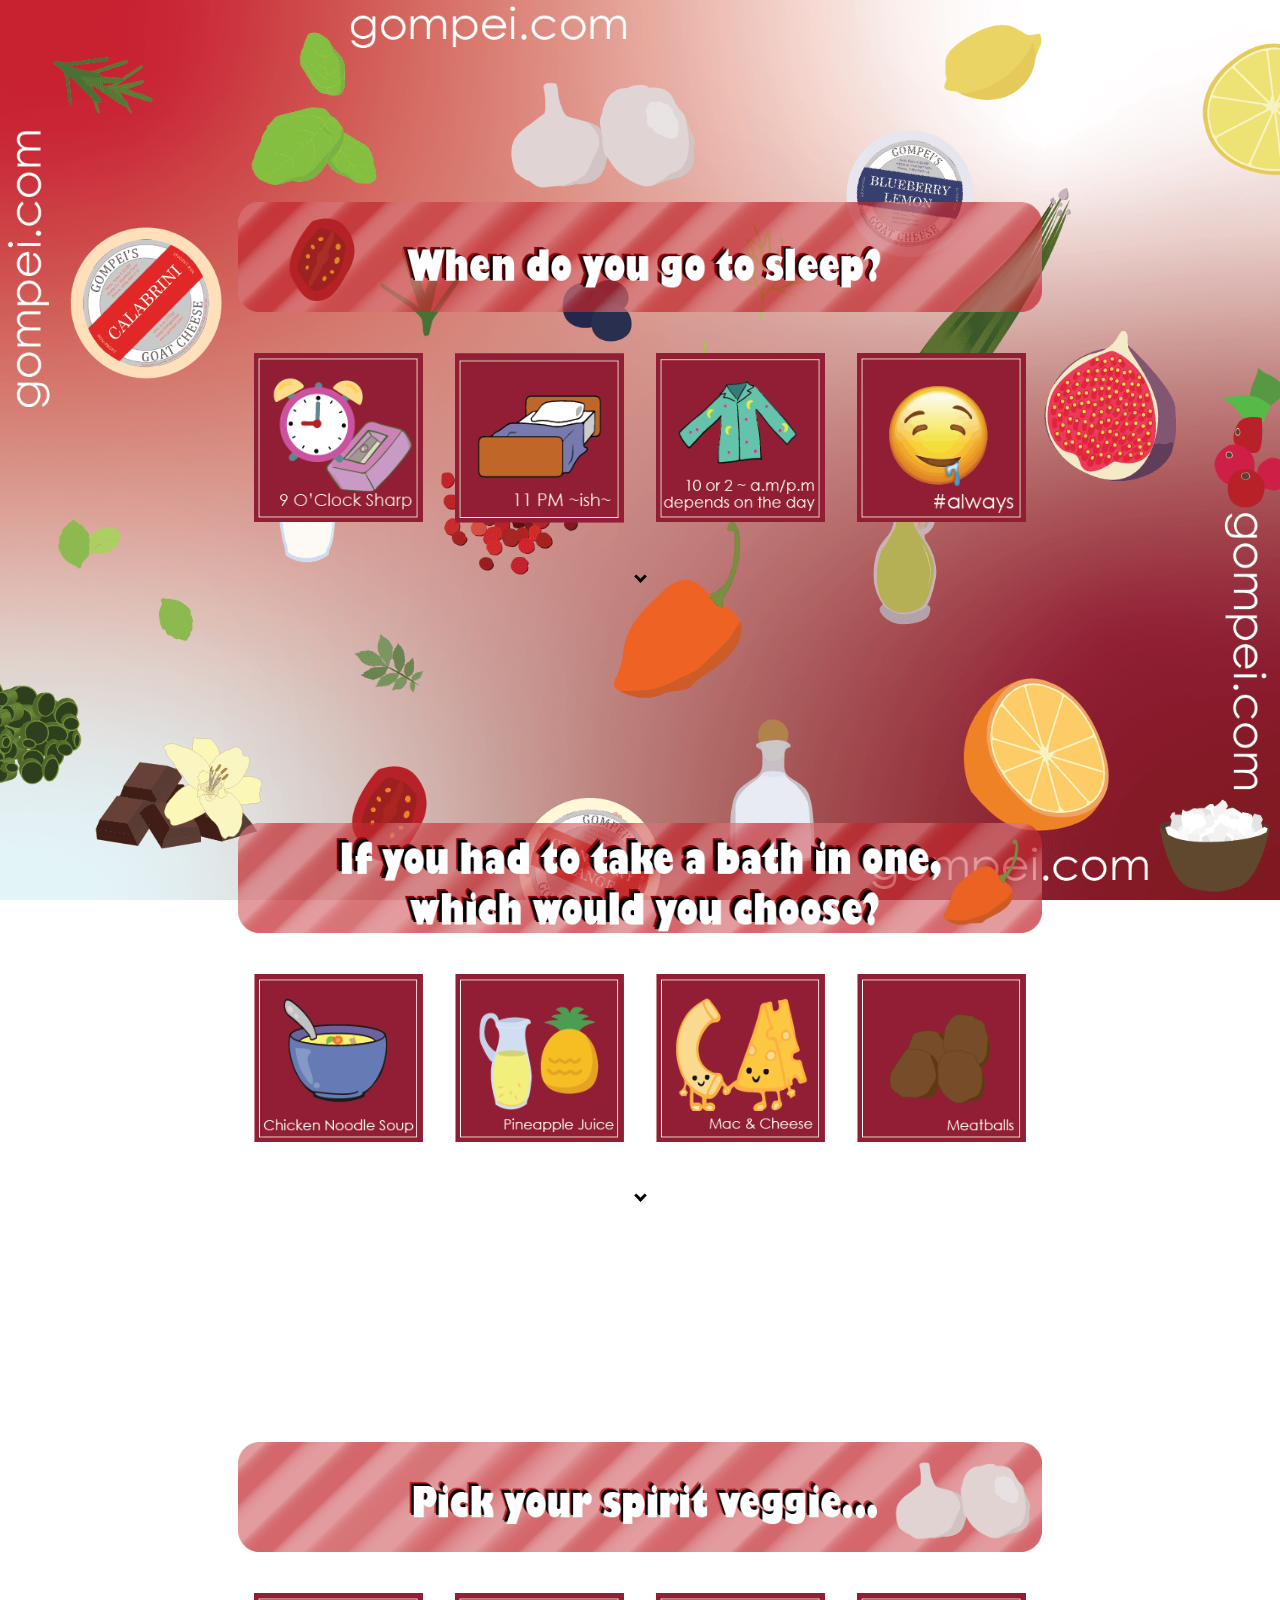
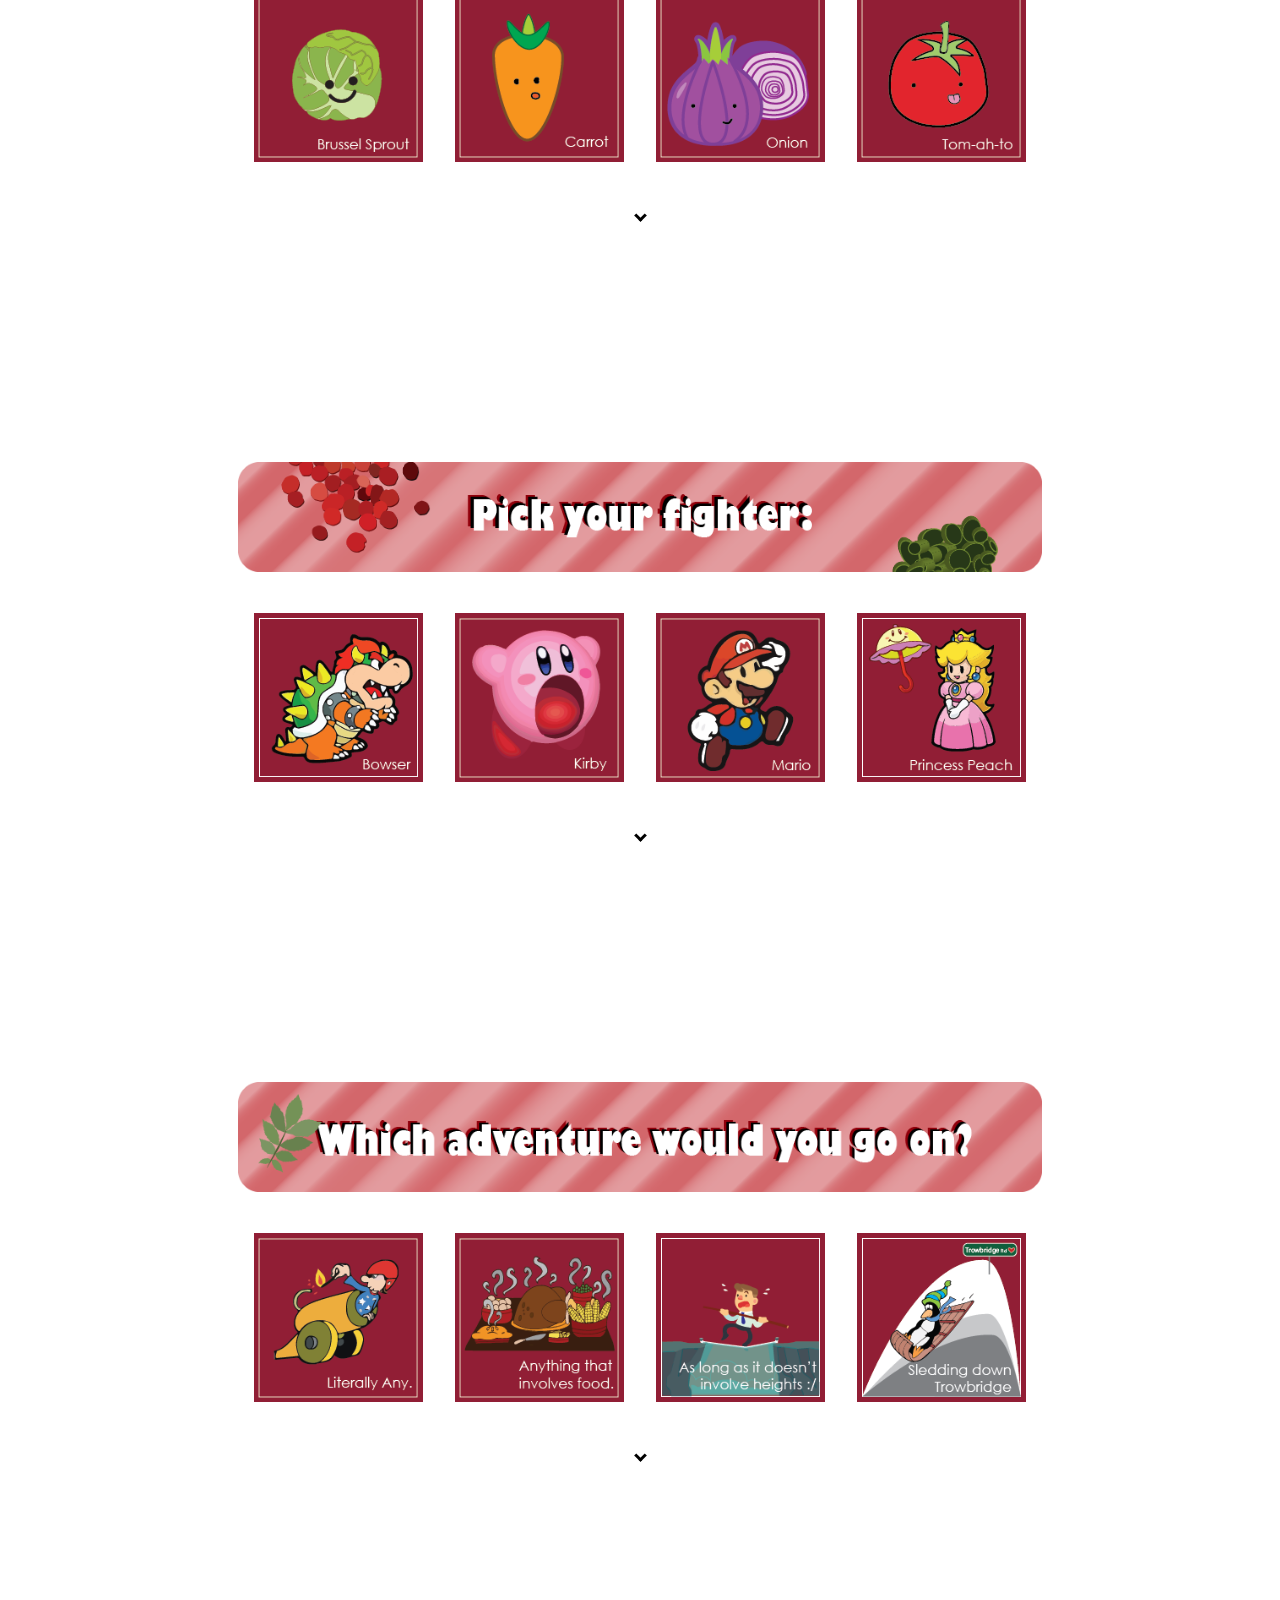
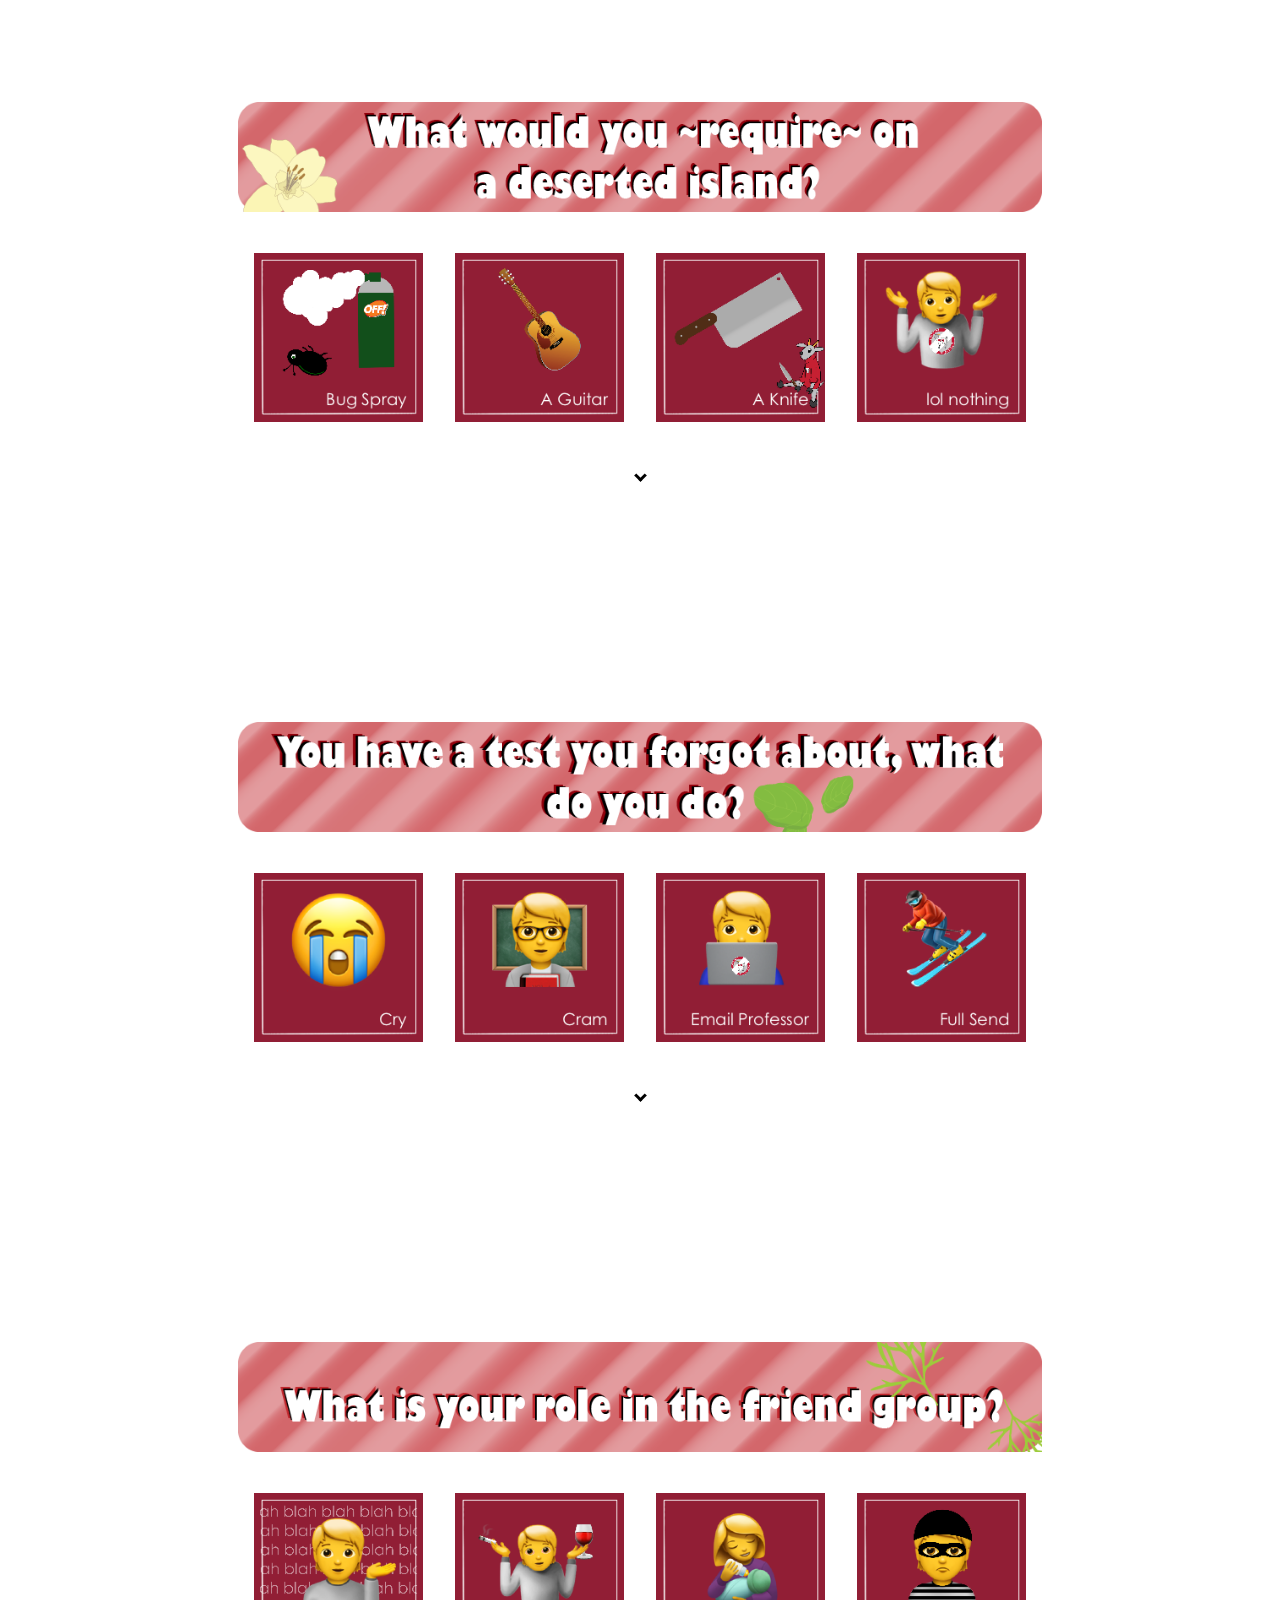
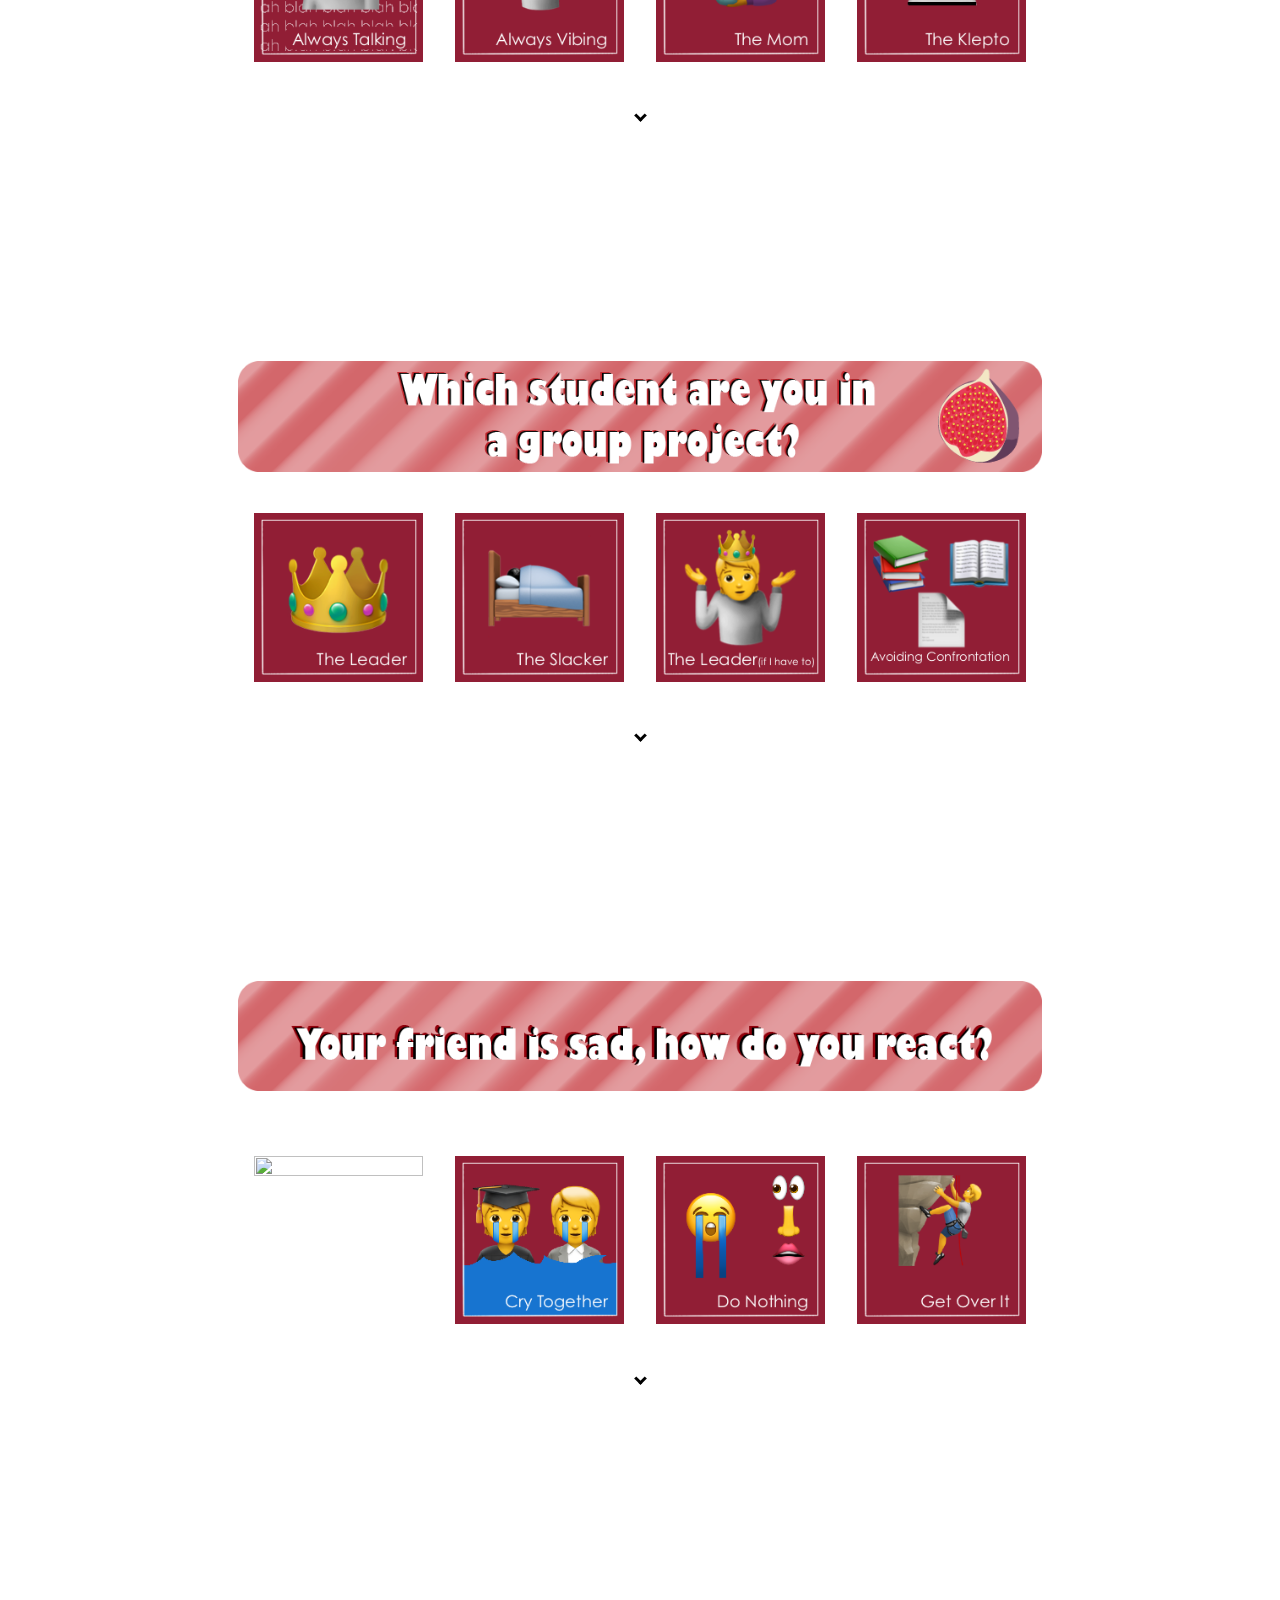
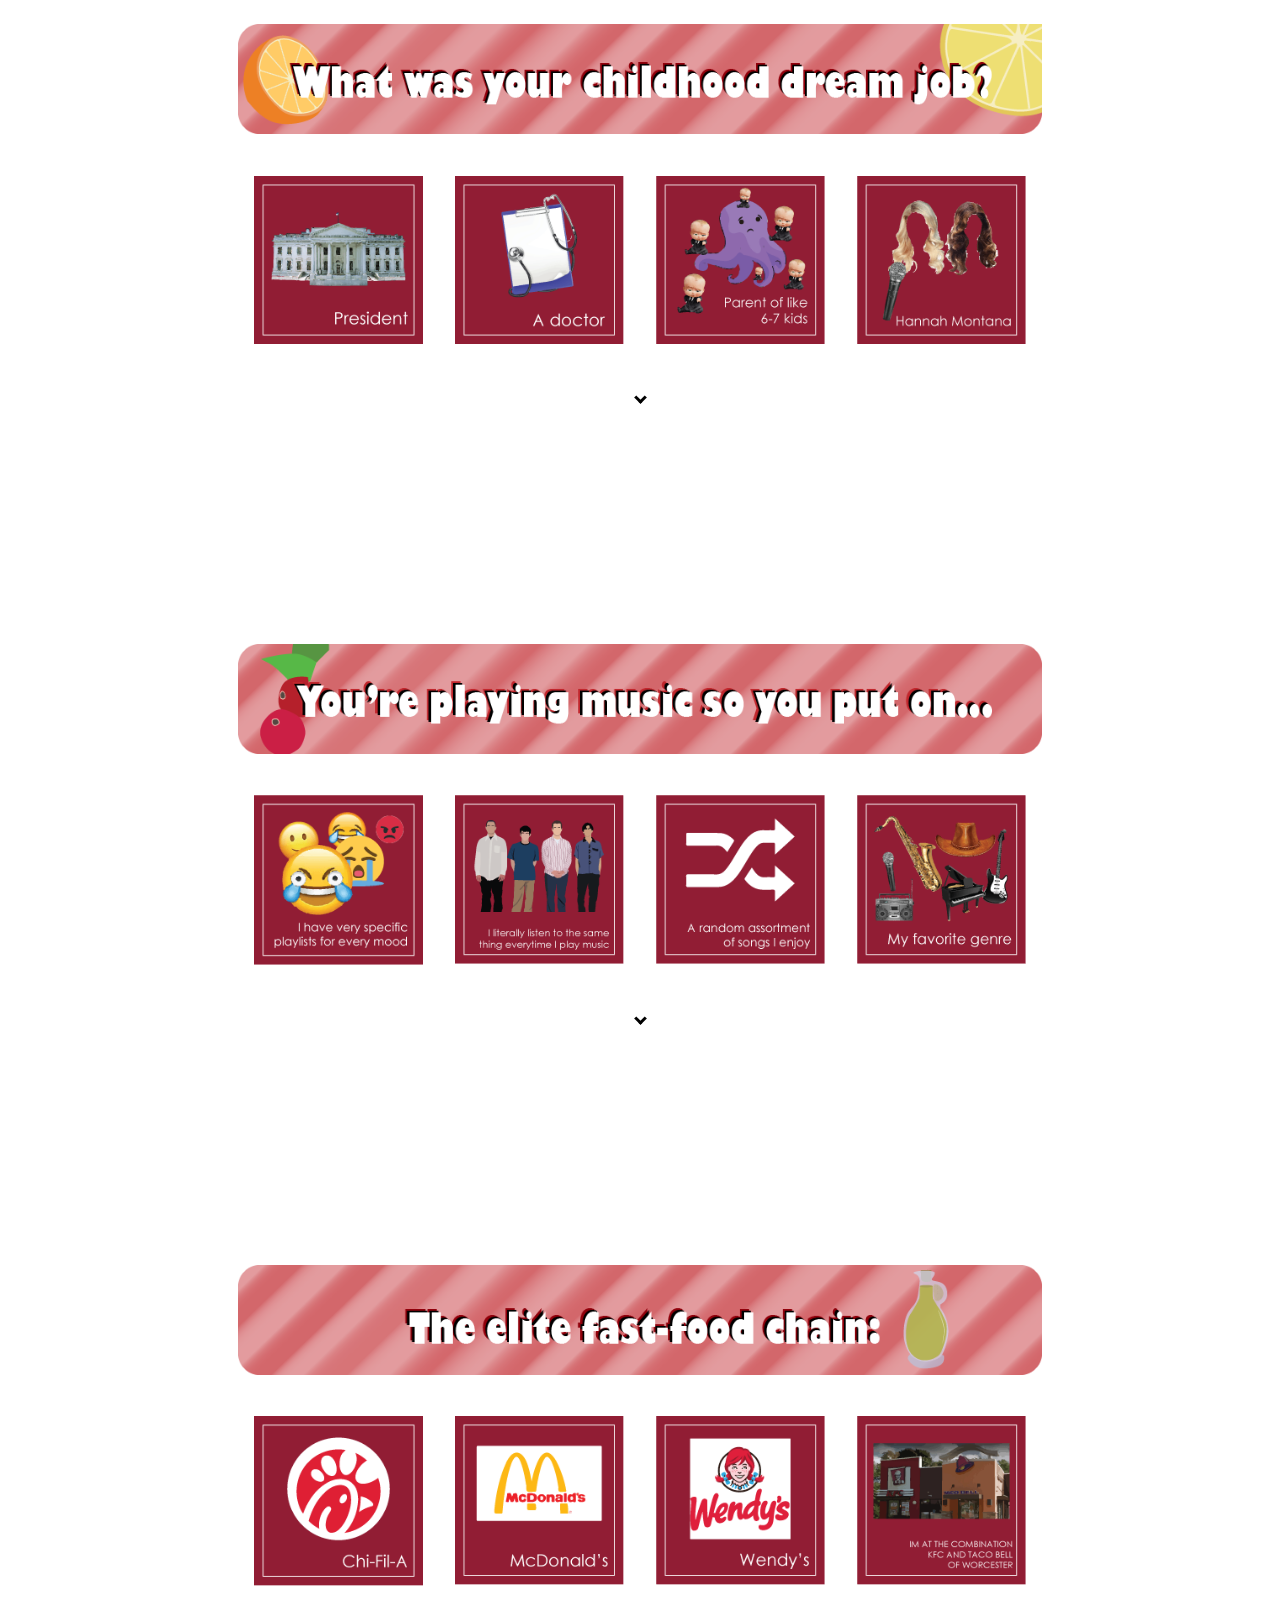
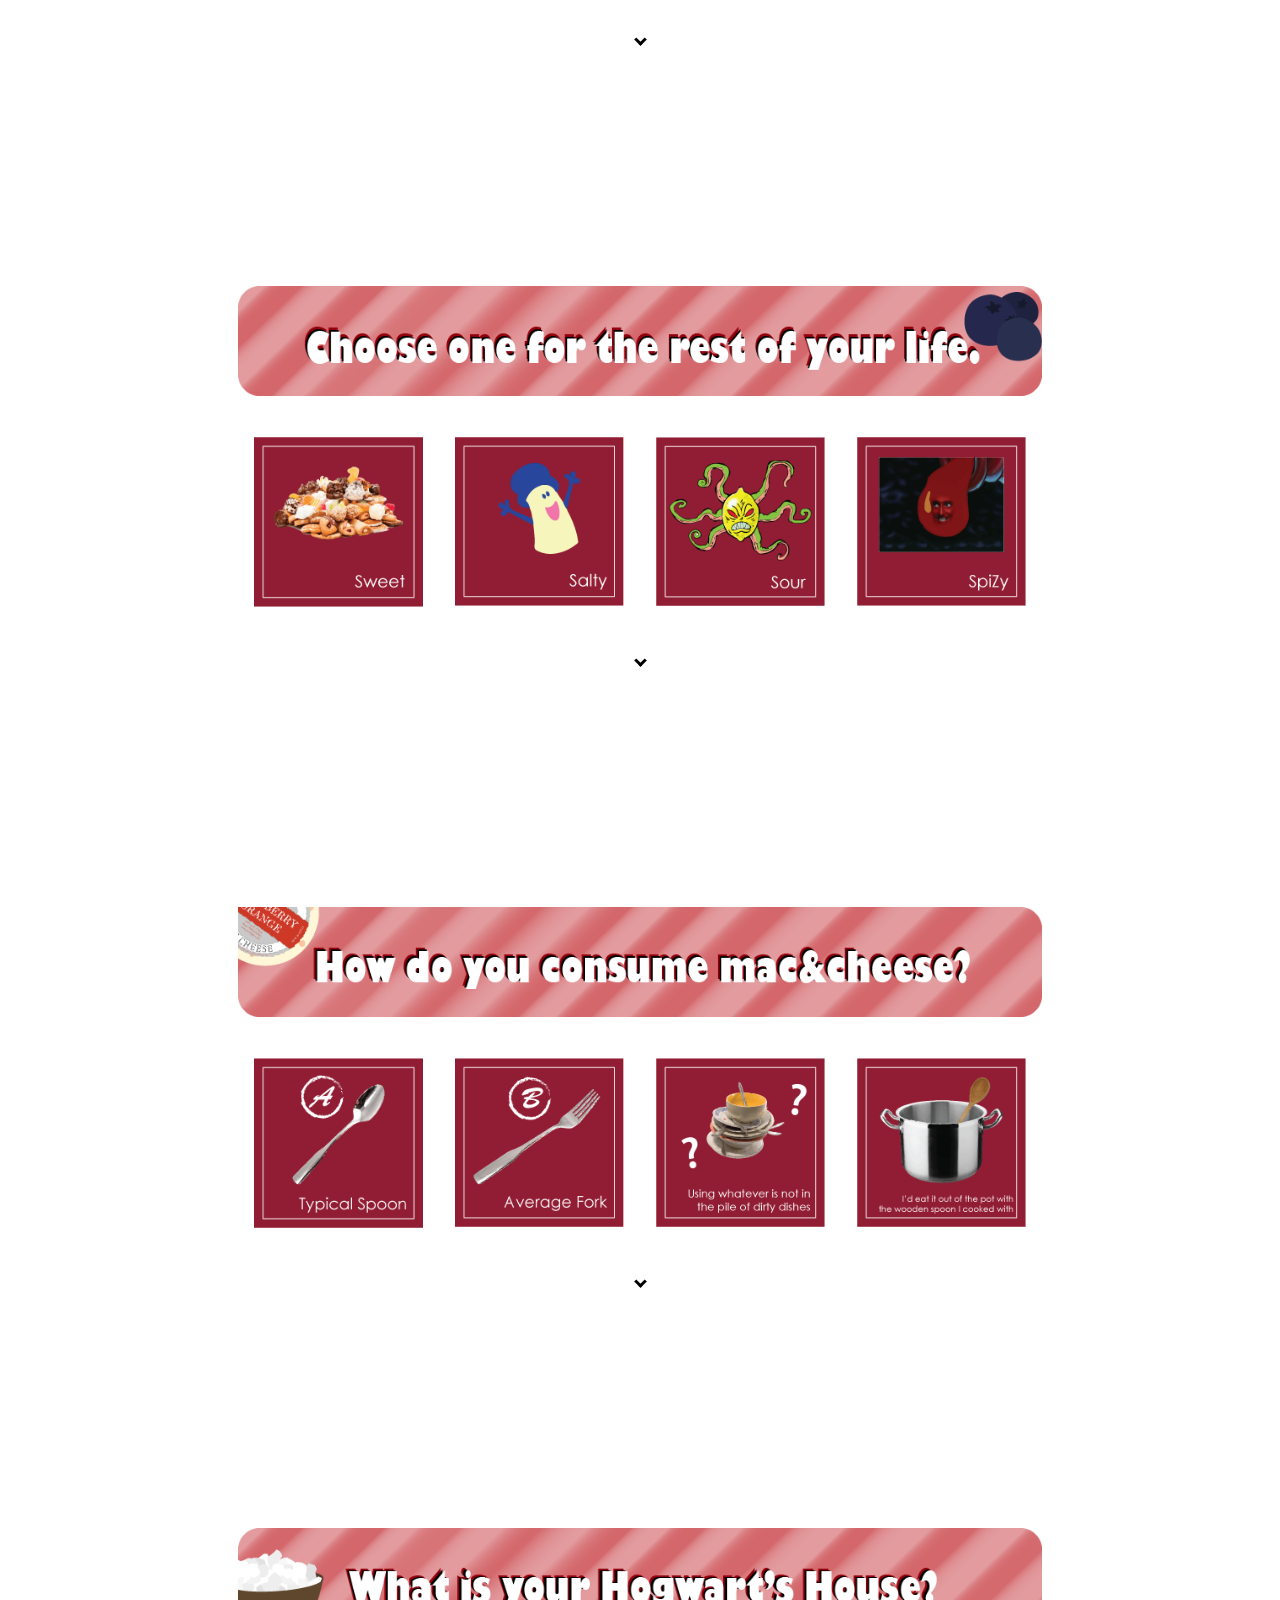
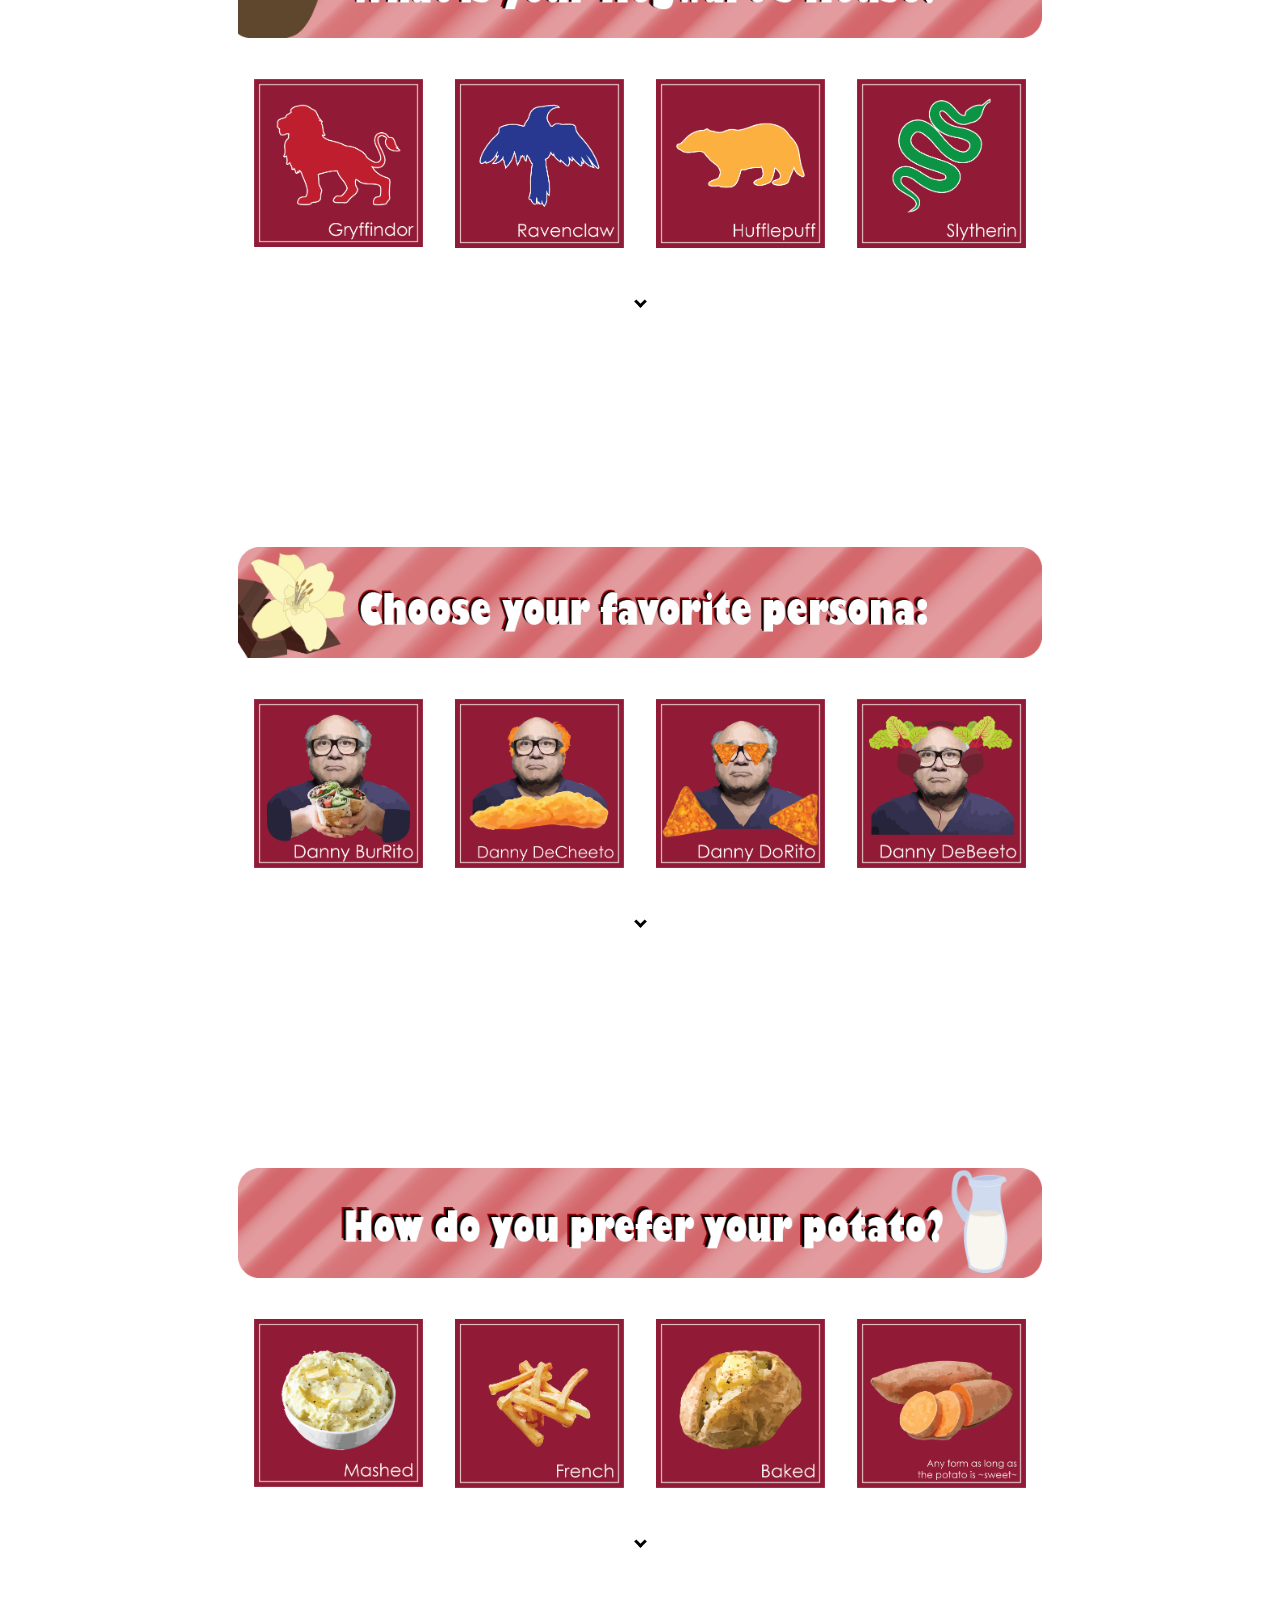
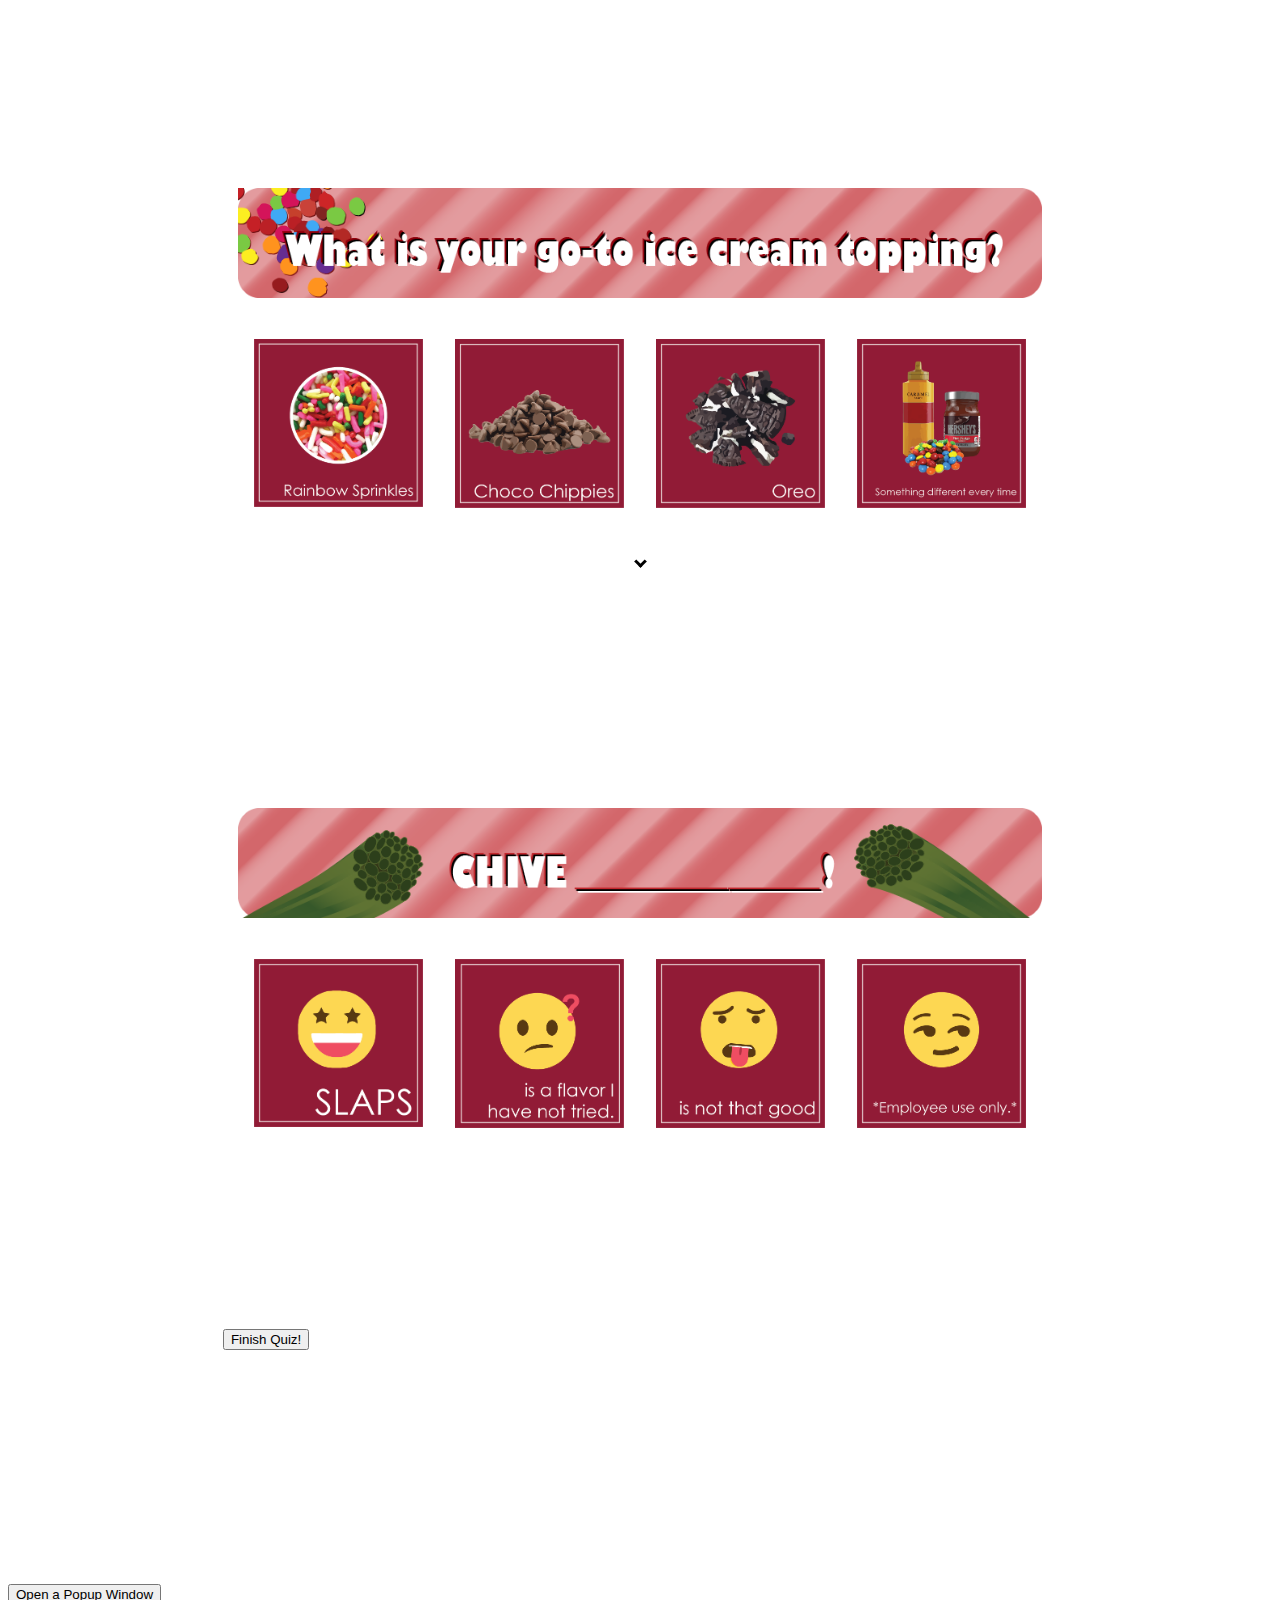
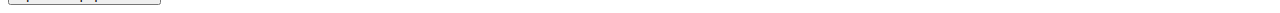
==== commit 88af6c0e: "updates" ====
--- a/index.html
+++ b/index.html
@@ -7,424 +7,551 @@
     <meta name="viewport" content="width=device-width, initial-scale=1.0">
     <link rel="stylesheet" href="style.css">
 
+	<script src="https://ajax.googleapis.com/ajax/libs/jquery/3.3.1/jquery.min.js"></script>
+	<script>
+		jQuery($ => {
+		  // The speed of the scroll in milliseconds
+		  const speed = 500;
+	  
+		  $('a[href*="#"]')
+			.filter((i, a) => a.getAttribute('href').startsWith('#') || a.href.startsWith(`${location.href}#`))
+			.unbind('click.smoothScroll')
+			.bind('click.smoothScroll', event => {
+			  const targetId = event.currentTarget.getAttribute('href').split('#')[1];
+			  const targetElement = document.getElementById(targetId);
+	  
+			  if (targetElement) {
+				event.preventDefault();
+				$('html, body').animate({ scrollTop: $(targetElement).offset().top }, speed);
+			  }
+			});
+		});
+	  </script>
+
 </head>
 <body>
 <div id="main">
-<div id="header"><h1><img src="tit.png" style="width:100%;height:100%"></h1></div>
-<!--Thoughts on... 10 questions, more buttons per question-->
 	<form  id="form">
 
-		<p>1. When do you find yourself in bed?</p>
-		<div class = "row">
-			<div class = "column">
-				<input type="radio" name="bedtime" id="boring" value="plain blueb" class="input-hidden"/>
-					<label for="boring"><img src="1/9.png" style="width:100%;height:100%"></label>
-			</div>
-			<div class = "column">
-				<input type="radio" name="bedtime" id="normal" value="crano choco" class="input-hidden"/>
-					<label for="normal"><img src="1/11.png" style="width:100%;height:100%"></label>
-			</div>
-			<div class = "column">
-				<input type="radio" name="bedtime" id="colleg" value="fiery" class="input-hidden"/>
-					<label for="colleg"><img src="1/10-2.png" style="width:100%;height:100%"></label>
+		<div class="q" id="1">
+			<p><img src="questions/1.png" style="width:100%;height:100%"></p>
+			<div class = "row">
+				<div class = "column">
+					<input type="radio" name="bedtime" id="boring" value="plain blueb" class="input-hidden"/>
+						<label for="boring"><img src="1/9.png" style="width:100%;height:100%"></label>
+				</div>
+				<div class = "column">
+					<input type="radio" name="bedtime" id="normal" value="crano choco" class="input-hidden"/>
+						<label for="normal"><img src="1/11.png" style="width:100%;height:100%"></label>
+				</div>
+				<div class = "column">
+					<input type="radio" name="bedtime" id="colleg" value="fiery" class="input-hidden"/>
+						<label for="colleg"><img src="1/10-2.png" style="width:100%;height:100%"></label>
+				</div>	
+				<div class = "column">
+					<input type="radio" name="bedtime" id="lazyyy" value="chive" class="input-hidden"/>
+						<label for="lazyyy"><img src="1/always.png" style="width:100%;height:100%"></label>
+				</div>	
+			</div>
+			<p><a href="#2"><i class="arrow down"></i></a></p>
+
+
+		</div>
+
+		
+		<div class="q" id="2">
+			<p><img src="questions/3.png" style="width:100%;height:100%"></p>
+			<div class = "row">
+				<div class = "column">
+					<input type="radio" name="activityLevel" id="basic" value="plain" class="input-hidden"/>
+						<label for="basic"><img src="2/chicknood.png" style="width:100%;height:100%"></label>
+				</div>
+				<div class = "column">
+					<input type="radio" name="activityLevel" id="ouch" value="fiery" class="input-hidden"/>
+						<label for="ouch"><img src="2/juice.png" style="width:100%;height:100%"></label>
+				</div>
+				<div class = "column">
+					<input type="radio" name="activityLevel" id="weird" value="choco chive" class="input-hidden"/>
+						<label for="weird"><img src="2/maccheese.png" style="width:100%;height:100%"></label>		
+				</div>
+				<div class = "column">
+					<input type="radio" name="activityLevel" id="omg" value="calab pinkp" class="input-hidden"/>
+						<label for="omg"><img src="2/meatball.png" style="width:100%;height:100%"></label>
+				</div>
+			</div>
+			<p><a href="#3"><i class="arrow down"></i></a></p>
+
+			
+		</div>
+		
+		
+		<div class="q" id="3">
+			<p><img src="questions/2.png" style="width:100%;height:100%"></p>
+			<div class = "row">
+				<div class = "column">
+					<input type="radio" name="spirit" id="unique" value="calab" class="input-hidden"/>
+						<label for="unique"><img src="3/brussel.png" style="width:100%;height:100%"></label>
+				</div>
+				<div class = "column">
+					<input type="radio" name="spirit" id="bore" value="blueb" class="input-hidden"/>
+						<label for="bore"><img src="3/carrot.png" style="width:100%;height:100%"></label>		
+				</div>
+				<div class = "column">
+					<input type="radio" name="spirit" id="layer" value="pinkp herbg" class="input-hidden"/>
+						<label for="layer"><img src="3/onion.png" style="width:100%;height:100%"></label>
+				</div>
+				<div class = "column">
+					<input type="radio" name="spirit" id="tomato" value="chive choco fiery" class="input-hidden"/>
+						<label for="tomato"><img src="3/tomahto.png" style="width:100%;height:100%"></label>
+				</div>
+			</div>
+			<p><a href="#4"><i class="arrow down"></i></a></p>
+
+			
+		</div>
+		
+		<div class="q" id="4">
+			<p><img src="questions/4.png" style="width:100%;height:100%"></p>
+			<div class = "row">
+				<div class = "column">
+					<input type="radio" name="calls" id="strong" value="plain herbg" class="input-hidden"/>
+						<label for="strong"><img src="4/bowser.png" style="width:100%;height:100%"></label>
+				</div>
+				<div class = "column">
+					<input type="radio" name="calls" id="easy" value="chive calab" class="input-hidden"/>
+						<label for="easy"><img src="4/kirby.png" style="width:100%;height:100%"></label>
+				</div>
+				<div class = "column">	
+					<input type="radio" name="calls" id="typical" value="fiery blueb crano" class="input-hidden"/>
+						<label for="typical"><img src="4/mario.png" style="width:100%;height:100%"></label>
+				</div>
+				<div class = "column">
+					<input type="radio" name="calls" id="soft" value="pinkp choco" class="input-hidden"/>
+						<label for="soft"><img src="4/peach.png" style="width:100%;height:100%"></label>				
+				</div>
+			</div>
+			<p><a href="#5"><i class="arrow down"></i></a></p>
+
+			
+		</div>
+		
+
+		<div class="q" id="5">
+			<p><img src="questions/5.png" style="width:100%;height:100%"></p>
+			<div class = "row">
+				<div class = "column">
+					<input type="radio" name="adventure" id="crazy" value="chive calab" class="input-hidden"/>
+						<label for="crazy"><img src="5/any.png" style="width:100%;height:100%"></label>
+				</div>
+				<div class = "column">
+					<input type="radio" name="adventure" id="hungry" value="pinkp fiery" class="input-hidden"/>
+						<label for="hungry"><img src="5/food.png" style="width:100%;height:100%"></label>	
+				</div>
+				<div class = "column">
+					<input type="radio" name="adventure" id="scared" value="fiery" class="input-hidden"/>
+						<label for="scared"><img src="5/heights.png" style="width:100%;height:100%"></label>	
+				</div>
+				<div class = "column">
+					<input type="radio" name="adventure" id="YAS" value="blueb choco plain pinkp" class="input-hidden"/>
+						<label for="YAS"><img src="5/sledding.png" style="width:100%;height:100%"></label>	
+				</div>
+			</div>
+			<p><a href="#6"><i class="arrow down"></i></a></p>
+
+			
+		</div>
+
+
+		<div class="q" id="6">
+			<p><img src="questions/6.png" style="width:100%;height:100%"></p>
+			<div class = "row">
+				<div class = "column"><input type="radio" name="tool" id="prot" value="pinkp choco" class="input-hidden"/>
+					<label for="prot"><img src="6/Bug spray.png" style="width:100%;height:100%"></label>
+				</div>
+				<div class = "column">
+					<input type="radio" name="tool" id="jammer" value="fiery crano" class="input-hidden"/>
+						<label for="jammer"><img src="6/Guitar.png" style="width:100%;height:100%"></label>				
+				</div>
+				<div class = "column">
+					<input type="radio" name="tool" id="scary2" value="blueb chive plain" class="input-hidden"/>
+						<label for="scary2"><img src="6/A knife.png" style="width:100%;height:100%"></label>				
+				</div>
+				<div class = "column">
+					<input type="radio" name="tool" id="woop" value="chive calab" class="input-hidden"/>
+						<label for="woop"><img src="6/Lol nothing.png" style="width:100%;height:100%"></label>				
+				</div>
+			</div>
+			<p><a href="#7"><i class="arrow down"></i></a></p>
+
+			
+			
+		</div>
+
+		<div class="q" id="7">
+			<p><img src="questions/7.png" style="width:100%;height:100%"></p>
+			<div class = "row">
+				<div class = "column">
+					<input type="radio" name="study" id="tears" value="fiery" class="input-hidden"/>
+						<label for="tears"><img src="7/Cry.png" style="width:100%;height:100%"></label>
+				</div>
+				<div class = "column">
+					<input type="radio" name="study" id="cramY" value="pinkp smoke" class="input-hidden"/>
+						<label for="cramY"><img src="7/Cram.png" style="width:100%;height:100%"></label>				
+				</div>
+				<div class = "column">
+					<input type="radio" name="study" id="email" value="herbg plain" class="input-hidden"/>
+						<label for="email"><img src="7/Email Professor.png" style="width:100%;height:100%"></label>
+				</div>
+				<div class = "column">
+					<input type="radio" name="study" id="SNED" value="chive calab crano" class="input-hidden"/>
+						<label for="SNED"><img src="7/Full send.png" style="width:100%;height:100%"></label>				
+				</div>
+			</div>		
+			<p><a href="#8"><i class="arrow down"></i></a></p>
+	
+		</div>
+
+		<div class="q" id="8">
+			<p><img src="questions/8.png" style="width:100%;height:100%"></p>
+			<div class = "row">
+				<div class = "column">
+					<input type="radio" name="squad" id="talker" value="pinkp" class="input-hidden"/>
+						<label for="talker"><img src="8/Always Taking.png" style="width:100%;height:100%"></label>
+				</div>
+				<div class = "column">
+					<input type="radio" name="squad" id="vibin" value="chive smoke" class="input-hidden"/>
+						<label for="vibin"><img src="8/Always Vibing.png" style="width:100%;height:100%"></label>				
+				</div>
+				<div class = "column">
+					<input type="radio" name="squad" id="mama" value="blueb herbg" class="input-hidden"/>
+						<label for="mama"><img src="8/The Mom.png" style="width:100%;height:100%"></label>
+				</div>
+				<div class = "column">
+					<input type="radio" name="squad" id="kepto" value="calab crano" class="input-hidden"/>
+						<label for="kepto"><img src="8/The klepto.png" style="width:100%;height:100%"></label>				
+				</div>
+			</div>
+			<p><a href="#9"><i class="arrow down"></i></a></p>
+
+			
+		</div>
+
+
+
+		<div class="q" id="9">
+			<p><img src="questions/9.png" style="width:100%;height:100%"></p>
+			<div class = "row">
+				<div class = "column">
+					<input type="radio" name="group" id="leader" value="herbg" class="input-hidden"/>
+						<label for="leader"><img src="9/The leader.png" style="width:100%;height:100%"></label>
+				</div>
+				<div class = "column">
+					<input type="radio" name="group" id="slacker" value="chive choco" class="input-hidden"/>
+						<label for="slacker"><img src="9/The slacker.png" style="width:100%;height:100%"></label>				
+				</div>
+				<div class = "column">
+					<input type="radio" name="group" id="defa" value="pinkp" class="input-hidden"/>
+						<label for="defa"><img src="9/Default leader.png" style="width:100%;height:100%"></label>				
+				</div>
+				<div class = "column">
+					<input type="radio" name="group" id="noconfront" value="blueb fiery" class="input-hidden"/>
+						<label for="noconfront"><img src="9/Avoiding confrontation .png" style="width:100%;height:100%"></label>
+				</div>
+			</div>
+			<p><a href="#10"><i class="arrow down"></i></a></p>
+
+			
+		</div>
+
+
+
+		<div class="q" id="10">
+			<p><img src="questions/10.png" style="width:100%;height:100%">?</p>
+			<div class = "row">
+				<div class = "column">
+					<input type="radio" name="friend" id="dinks" value="blueb" class="input-hidden"/>
+						<label for="dinks"><img src="10/Buy dunks.png" style="width:100%;height:100%"></label>
+				</div>
+				<div class = "column">
+					<input type="radio" name="friend" id="togeth" value="fiery" class="input-hidden"/>
+						<label for="togeth"><img src="10/Cry together.png" style="width:100%;height:100%"></label>				
+				</div>
+				<div class = "column">
+					<input type="radio" name="friend" id="no" value="chive pinkp" class="input-hidden"/>
+						<label for="no"><img src="10/Do nothing.png" style="width:100%;height:100%"></label>				
+				</div>
+				<div class = "column">
+					<input type="radio" name="friend" id="getOver" value="crano" class="input-hidden"/>
+						<label for="getOver"><img src="10/Get over it.png" style="width:100%;height:100%"></label>				
+				</div>
 			</div>	
-			<div class = "column">
-				<input type="radio" name="bedtime" id="lazyyy" value="chive" class="input-hidden"/>
-					<label for="lazyyy"><img src="1/always.png" style="width:100%;height:100%"></label>
+			<p><a href="#11"><i class="arrow down"></i></a></p>
+		
+		</div>
+
+
+
+		<div class="q" id="11">
+			<p><img src="questions/11.png" style="width:100%;height:100%"></p>
+			<div class = "row">
+				<div class = "column">
+					<input type="radio" name="grown" id="prezzy" value="calab herbg plain" class="input-hidden"/>
+						<label for="prezzy"><img src="11/President.png" style="width:100%;height:100%"></label>
+				</div>
+				<div class = "column">
+					<input type="radio" name="grown" id="doc" value="blueb pinkp" class="input-hidden"/>
+						<label for="doc"><img src="11/Adoctor.png" style="width:100%;height:100%"></label>				
+				</div>
+				<div class = "column">
+					<input type="radio" name="grown" id="parent" value="crano smoke" class="input-hidden"/>
+						<label for="parent"><img src="11/ParentOfLike6-7Kids.png" style="width:100%;height:100%"></label>				
+				</div>
+				<div class = "column">
+					<input type="radio" name="grown" id="montana" value="fiery smoke choco" class="input-hidden"/>
+						<label for="montana"><img src="11/HannahMontana.png" style="width:100%;height:100%"></label>				
+				</div>
+			</div>
+			<p><a href="#12"><i class="arrow down"></i></a></p>
+
+			
+		</div>
+
+
+
+		<div class="q" id="12">
+			<p><img src="questions/12.png" style="width:100%;height:100%"></p>
+			<div class = "row">
+				<div class = "column">
+					<input type="radio" name="music" id="speci" value="fiery calab" class="input-hidden"/>
+						<label for="speci"><img src="12/IHaveVerySpecificPlaylistsForEveryMood.png" style="width:100%;height:100%"></label>
+				</div>
+				<div class = "column">
+					<input type="radio" name="music" id="all" value="pinkp smoke" class="input-hidden"/>
+						<label for="all"><img src="12/ILiterallyListentoTheSameThingEverytimeIPlayMusic.png" style="width:100%;height:100%"></label>				
+				</div>
+				<div class = "column">
+					<input type="radio" name="music" id="rando" value="chive choco" class="input-hidden"/>
+						<label for="rando"><img src="12/ARandomAssortmentOfSongsIEnjoy.png" style="width:100%;height:100%"></label>
+				</div>
+				<div class = "column">
+					<input type="radio" name="music" id="genre" value="blueb plain" class="input-hidden"/>
+						<label for="genre"><img src="12/MyFavoriteGenre.png" style="width:100%;height:100%"></label>	
+				</div>
+			</div>
+			<p><a href="#13"><i class="arrow down"></i></a></p>
+
+			
+		</div>
+
+
+		<div class="q" id="13">
+			<p><img src="questions/13.png" style="width:100%;height:100%"></p>
+			<div class = "row">
+				<div class = "column">
+					<input type="radio" name="chain" id="chick" value="plain chive" class="input-hidden"/>
+						<label for="chick"><img src="13/Chi-Fli-A.png" style="width:100%;height:100%"></label>
+				</div>
+				<div class = "column">
+					<input type="radio" name="chain" id="mcd" value="pinkp" class="input-hidden"/>
+						<label for="mcd"><img src="13/McDonalds.png" style="width:100%;height:100%"></label>			
+				</div>
+				<div class = "column">
+					<input type="radio" name="chain" id="wndy" value="blueb crano" class="input-hidden"/>
+						<label for="wndy"><img src="13/Wendys.png" style="width:100%;height:100%"></label>
+				</div>
+				<div class = "column">
+					<input type="radio" name="chain" id="combo" value="fiery smoke" class="input-hidden"/>
+						<label for="combo"><img src="13/ImAtTheCombinationKFCAndTacoBellOfWorcester.png" style="width:100%;height:100%"></label>			
+				</div>
+			</div>
+			<p><a href="#14"><i class="arrow down"></i></a></p>
+
+			
+		</div>
+
+
+
+		<div class="q" id="14">
+			<p><img src="questions/14.png" style="width:100%;height:100%"></p>
+			<div class = "row">
+				<div class = "column">
+					<input type="radio" name="spice" id="sw" value="blueb plain choco" class="input-hidden"/>
+						<label for="sw"><img src="14/Sweet.png" style="width:100%;height:100%"></label>
+				</div>
+				<div class = "column">
+					<input type="radio" name="spice" id="salt" value="pinkp calab" class="input-hidden"/>
+						<label for="salt"><img src="14/Salty.png" style="width:100%;height:100%"></label>	
+				</div>
+				<div class = "column">
+					<input type="radio" name="spice" id="sour" value="chive smoke" class="input-hidden"/>
+						<label for="sour"><img src="14/Sour.png" style="width:100%;height:100%"></label>		
+				</div>
+				<div class = "column">
+					<input type="radio" name="spice" id="spicey" value="fiery herbg" class="input-hidden"/>
+						<label for="spicey"><img src="14/SpiZy.png" style="width:100%;height:100%"></label>
+				</div>
+			</div>
+			<p><a href="#15"><i class="arrow down"></i></a></p>
+	
+			
+		</div>
+
+
+		<div class="q" id="15">
+			<p><img src="questions/15.png" style="width:100%;height:100%"></p>
+			<div class = "row">
+				<div class = "column">
+					<input type="radio" name="cheese" id="sppon" value="crano plain" class="input-hidden"/>
+						<label for="sppon"><img src="15/TypicalSpoon.png" style="width:100%;height:100%"></label>
+				</div>
+				<div class = "column">
+					<input type="radio" name="cheese" id="fork" value="blueb" class="input-hidden"/>
+						<label for="fork"><img src="15/AverageFork.png" style="width:100%;height:100%"></label>	
+				</div>
+				<div class = "column">
+					<input type="radio" name="cheese" id="notdirty" value="chive calab" class="input-hidden"/>
+						<label for="notdirty"><img src="15/UsingWhateverIsNotInThePileOfDirtyDishes.png" style="width:100%;height:100%"></label>	
+				</div>
+				<div class = "column">
+					<input type="radio" name="cheese" id="wood" value="fiery chive" class="input-hidden"/>
+						<label for="wood"><img src="15/IdEatItOutOfThePotWithTheWoodenSpoonICookedWith.png" style="width:100%;height:100%"></label>	
+				</div>
+			</div>
+			<p><a href="#16"><i class="arrow down"></i></a></p>
+
+			
+		</div>
+
+
+		<div class="q" id="16">
+			<p><img src="questions/16.png" style="width:100%;height:100%"></p>
+			<div class = "row">
+				<div class = "column">
+					<input type="radio" name="harry" id="g" value="pinkp plain herbg" class="input-hidden"/>
+						<label for="g">	<img src="16/button16-20_assets_gryffindor.png" style="width:100%;height:100%"></label>
+				</div>
+				<div class = "column">
+					<input type="radio" name="harry" id="r" value="smoke blueb" class="input-hidden"/>
+						<label for="r">	<img src="16/button16-20_assets_ravenclaw.png" style="width:100%;height:100%"></label>				
+				</div>
+				<div class = "column">
+					<input type="radio" name="harry" id="h" value="crano calab" class="input-hidden"/>
+						<label for="h"><img src="16/button16-20_assets_hufflepuff.png" style="width:100%;height:100%"></label>				
+				</div>
+				<div class = "column">
+					<input type="radio" name="harry" id="s" value="fiery choco chive" class="input-hidden"/>
+						<label for="s"><img src="16/button16-20_assets_slytherin.png" style="width:100%;height:100%"></label>				
+				</div>
+			</div>
+			<p><a href="#17"><i class="arrow down"></i></a></p>
+
+			
+		</div>
+
+
+
+		<div class="q" id="17">
+			<p><img src="questions/17.png" style="width:100%;height:100%"></p>
+			<div class = "row">
+				<div class = "column">
+					<input type="radio" name="danny" id="burr" value="plain choco" class="input-hidden"/>
+						<label for="burr">	<img src="17/button16-20_assets_dannyBurrito.png" style="width:100%;height:100%"></label>
+				</div>
+				<div class = "column">
+					<input type="radio" name="danny" id="cheet" value="chive" class="input-hidden"/>
+						<label for="cheet">	<img src="17/button16-20_assets_dannyDeCheeto.png" style="width:100%;height:100%"></label>				
+				</div>
+				<div class = "column">
+					<input type="radio" name="danny" id="reet" value="pinkp" class="input-hidden"/>
+						<label for="reet">	<img src="17/button16-20_assets_dannyDorito.png" style="width:100%;height:100%"></label>				
+				</div>
+				<div class = "column">
+					<input type="radio" name="danny" id="beet" value="fiery herbg" class="input-hidden"/>
+						<label for="beet">	<img src="17/button16-20_assets_dannyDeBeeto.png" style="width:100%;height:100%"></label>				
+				</div>
+			</div>
+			<p><a href="#18"><i class="arrow down"></i></a></p>
+
+			
+		</div>
+
+
+
+		<div class="q" id="18">
+			<p><img src="questions/18.png" style="width:100%;height:100%"></p>
+			<div class = "row">
+				<div class = "column">
+					<input type="radio" name="cook" id="mash" value="blueb calab" class="input-hidden"/>
+						<label for="mash">	<img src="18/button16-20_assets_mashed.png" style="width:100%;height:100%"></label>
+				</div>
+				<div class = "column">
+					<input type="radio" name="cook" id="smash" value="chive choco" class="input-hidden"/>
+						<label for="smash">	<img src="18/button16-20_assets_smashed.png" style="width:100%;height:100%"></label>				
+				</div>
+				<div class = "column">
+					<input type="radio" name="cook" id="bake" value="fiery pinkp" class="input-hidden"/>
+						<label for="bake">	<img src="18/button16-20_assets_baked.png" style="width:100%;height:100%"></label>				
+				</div>
+				<div class = "column">
+					<input type="radio" name="cook" id="sweete" value="crano" class="input-hidden"/>
+						<label for="sweete">	<img src="18/button16-20_assets_anySweet.png" style="width:100%;height:100%"></label>				
+				</div>
+			</div>
+			<p><a href="#19"><i class="arrow down"></i></a></p>
+
+	
+			
+		</div>
+
+
+		<div class="q" id="19">
+			<p><img src="questions/19.png" style="width:100%;height:100%"></p>
+			<div class = "row">
+				<div class = "column">
+					<input type="radio" name="toppi" id="sprink" value="fiery smoke" class="input-hidden"/>
+						<label for="sprink"><img src="19/button16-20_assets_rainbowSprinkles.png" style="width:100%;height:100%"></label>
+				</div>
+				<div class = "column">
+					<input type="radio" name="toppi" id="chippies" value="blueb plain choco" class="input-hidden"/>
+						<label for="chippies"><img src="19/button16-20_assets_chocoChippies.png" style="width:100%;height:100%"></label>				
+				</div>
+				<div class = "column">
+					<input type="radio" name="toppi" id="oreo" value="chive calab" class="input-hidden"/>
+						<label for="oreo"><img src="19/button16-20_assets_oreo.png" style="width:100%;height:100%"></label>				
+				</div>
+				<div class = "column">
+					<input type="radio" name="toppi" id="dif" value="herbg crano pinkp" class="input-hidden"/>
+						<label for="dif"><img src="19/button16-20_assets_differentEveryTime.png" style="width:100%;height:100%"></label>		
+				</div>
 			</div>	
-		</div>
-
-		
-		
-		<p>2. If you HAD to take a bath in one of these, it would be...</p>
-		<div class = "row">
-			<div class = "column">
-				<input type="radio" name="activityLevel" id="basic" value="plain" class="input-hidden"/>
-					<label for="basic"><img src="2/chicknood.png" style="width:100%;height:100%"></label>
-			</div>
-			<div class = "column">
-				<input type="radio" name="activityLevel" id="ouch" value="fiery" class="input-hidden"/>
-					<label for="ouch"><img src="2/juice.png" style="width:100%;height:100%"></label>
-			</div>
-			<div class = "column">
-				<input type="radio" name="activityLevel" id="weird" value="choco chive" class="input-hidden"/>
-					<label for="weird"><img src="2/maccheese.png" style="width:100%;height:100%"></label>		
-			</div>
-			<div class = "column">
-				<input type="radio" name="activityLevel" id="omg" value="calab pinkp" class="input-hidden"/>
-					<label for="omg"><img src="2/meatball.png" style="width:100%;height:100%"></label>
-			</div>
-		</div>
-		
-		
-		<p>3. What is your spirit vegetable?</p>
-		<div class = "row">
-			<div class = "column">
-				<input type="radio" name="spirit" id="unique" value="calab" class="input-hidden"/>
-					<label for="unique"><img src="3/brussel.png" style="width:100%;height:100%"></label>
-			</div>
-			<div class = "column">
-				<input type="radio" name="spirit" id="bore" value="blueb" class="input-hidden"/>
-					<label for="bore"><img src="3/carrot.png" style="width:100%;height:100%"></label>		
-			</div>
-			<div class = "column">
-				<input type="radio" name="spirit" id="layer" value="pinkp herbg" class="input-hidden"/>
-					<label for="layer"><img src="3/onion.png" style="width:100%;height:100%"></label>
-			</div>
-			<div class = "column">
-				<input type="radio" name="spirit" id="tomato" value="chive choco fiery" class="input-hidden"/>
-					<label for="tomato"><img src="3/tomahto.png" style="width:100%;height:100%"></label>
-			</div>
-		</div>
-		
-
-		<p>4. Pick your fighter:</p>
-		<div class = "row">
-			<div class = "column">
-				<input type="radio" name="calls" id="strong" value="plain herbg" class="input-hidden"/>
-					<label for="strong"><img src="4/bowser.png" style="width:100%;height:100%"></label>
-			</div>
-			<div class = "column">
-				<input type="radio" name="calls" id="easy" value="chive calab" class="input-hidden"/>
-					<label for="easy"><img src="4/kirby.png" style="width:100%;height:100%"></label>
-			</div>
-			<div class = "column">	
-				<input type="radio" name="calls" id="typical" value="fiery blueb crano" class="input-hidden"/>
-					<label for="typical"><img src="4/mario.png" style="width:100%;height:100%"></label>
-			</div>
-			<div class = "column">
-				<input type="radio" name="calls" id="soft" value="pinkp choco" class="input-hidden"/>
-					<label for="soft"><img src="4/peach.png" style="width:100%;height:100%"></label>				
-			</div>
-		</div>
-		
-
-
-		<p>5. Now choose an adventure:</p>
-		<div class = "row">
-			<div class = "column">
-				<input type="radio" name="adventure" id="crazy" value="chive calab" class="input-hidden"/>
-					<label for="crazy"><img src="5/any.png" style="width:100%;height:100%"></label>
-			</div>
-			<div class = "column">
-				<input type="radio" name="adventure" id="hungry" value="pinkp fiery" class="input-hidden"/>
-					<label for="hungry"><img src="5/food.png" style="width:100%;height:100%"></label>	
-			</div>
-			<div class = "column">
-				<input type="radio" name="adventure" id="scared" value="fiery" class="input-hidden"/>
-					<label for="scared"><img src="5/heights.png" style="width:100%;height:100%"></label>	
-			</div>
-			<div class = "column">
-				<input type="radio" name="adventure" id="YAS" value="blueb choco plain pinkp" class="input-hidden"/>
-					<label for="YAS"><img src="5/sledding.png" style="width:100%;height:100%"></label>	
-			</div>
-		</div>
-
-		<p>6. What would you bring to a deserted island?</p>
-		<div class = "row">
-			<div class = "column"><input type="radio" name="tool" id="prot" value="pinkp choco" class="input-hidden"/>
-				<label for="prot"><img src="6/Bug spray.png" style="width:100%;height:100%"></label>
-			</div>
-			<div class = "column">
-				<input type="radio" name="tool" id="jammer" value="fiery crano" class="input-hidden"/>
-					<label for="jammer"><img src="6/Guitar.png" style="width:100%;height:100%"></label>				
-			</div>
-			<div class = "column">
-				<input type="radio" name="tool" id="scary2" value="blueb chive plain" class="input-hidden"/>
-					<label for="scary2"><img src="6/A knife.png" style="width:100%;height:100%"></label>				
-			</div>
-			<div class = "column">
-				<input type="radio" name="tool" id="woop" value="chive calab" class="input-hidden"/>
-					<label for="woop"><img src="6/Lol nothing.png" style="width:100%;height:100%"></label>				
-			</div>
-		</div>
-		
-
-
-		<p>7. You have a big test coming up, and you forgot about it, what do you do?</p>
-		<div class = "row">
-			<div class = "column">
-				<input type="radio" name="study" id="tears" value="fiery" class="input-hidden"/>
-					<label for="tears"><img src="7/Cry.png" style="width:100%;height:100%"></label>
-			</div>
-			<div class = "column">
-				<input type="radio" name="study" id="cramY" value="pinkp smoke" class="input-hidden"/>
-					<label for="cramY"><img src="7/Cram.png" style="width:100%;height:100%"></label>				
-			</div>
-			<div class = "column">
-				<input type="radio" name="study" id="email" value="herbg plain" class="input-hidden"/>
-					<label for="email"><img src="7/Email Professor.png" style="width:100%;height:100%"></label>
-			</div>
-			<div class = "column">
-				<input type="radio" name="study" id="SNED" value="chive calab crano" class="input-hidden"/>
-					<label for="SNED"><img src="7/Full send.png" style="width:100%;height:100%"></label>				
-			</div>
-		</div>
-
-		<p>8. What's your role in the friend-group?</p>
-		<div class = "row">
-			<div class = "column">
-				<input type="radio" name="squad" id="talker" value="pinkp" class="input-hidden"/>
-					<label for="talker"><img src="8/Always Taking.png" style="width:100%;height:100%"></label>
-			</div>
-			<div class = "column">
-				<input type="radio" name="squad" id="vibin" value="chive smoke" class="input-hidden"/>
-					<label for="vibin"><img src="8/Always Vibing.png" style="width:100%;height:100%"></label>				
-			</div>
-			<div class = "column">
-				<input type="radio" name="squad" id="mama" value="blueb herbg" class="input-hidden"/>
-					<label for="mama"><img src="8/The Mom.png" style="width:100%;height:100%"></label>
-			</div>
-			<div class = "column">
-				<input type="radio" name="squad" id="kepto" value="calab crano" class="input-hidden"/>
-					<label for="kepto"><img src="8/The klepto.png" style="width:100%;height:100%"></label>				
-			</div>
-		</div>
-
-		<p>9. What's your role in a group project?</p>
-		<div class = "row">
-			<div class = "column">
-				<input type="radio" name="group" id="leader" value="herbg" class="input-hidden"/>
-					<label for="leader"><img src="9/The leader.png" style="width:100%;height:100%"></label>
-			</div>
-			<div class = "column">
-				<input type="radio" name="group" id="slacker" value="chive choco" class="input-hidden"/>
-					<label for="slacker"><img src="9/The slacker.png" style="width:100%;height:100%"></label>				
-			</div>
-			<div class = "column">
-				<input type="radio" name="group" id="defa" value="pinkp" class="input-hidden"/>
-					<label for="defa"><img src="9/Default leader.png" style="width:100%;height:100%"></label>				
-			</div>
-			<div class = "column">
-				<input type="radio" name="group" id="noconfront" value="blueb fiery" class="input-hidden"/>
-					<label for="noconfront"><img src="9/Avoiding confrontation .png" style="width:100%;height:100%"></label>
-			</div>
-		</div>
-
-		<p>10. If your friend was feeling sad, what would you do?</p>
-		
-		<div class = "row">
-			<div class = "column">
-				<input type="radio" name="friend" id="dinks" value="blueb" class="input-hidden"/>
-					<label for="dinks"><img src="10/Buy dunks.png" style="width:100%;height:100%"></label>
-			</div>
-			<div class = "column">
-				<input type="radio" name="friend" id="togeth" value="fiery" class="input-hidden"/>
-					<label for="togeth"><img src="10/Cry together.png" style="width:100%;height:100%"></label>				
-			</div>
-			<div class = "column">
-				<input type="radio" name="friend" id="no" value="chive pinkp" class="input-hidden"/>
-					<label for="no"><img src="10/Do nothing.png" style="width:100%;height:100%"></label>				
-			</div>
-			<div class = "column">
-				<input type="radio" name="friend" id="getOver" value="crano" class="input-hidden"/>
-					<label for="getOver"><img src="10/Get over it.png" style="width:100%;height:100%"></label>				
-			</div>
-		</div>
-
-
-		<p>11. What did you wanna be when you grew up?</p>
-		<div class = "row">
-			<div class = "column">
-				<input type="radio" name="grown" id="prezzy" value="calab herbg plain" class="input-hidden"/>
-					<label for="prezzy"><img src="11/President.png" style="width:100%;height:100%"></label>
-			</div>
-			<div class = "column">
-				<input type="radio" name="grown" id="doc" value="blueb pinkp" class="input-hidden"/>
-					<label for="doc"><img src="11/Adoctor.png" style="width:100%;height:100%"></label>				
-			</div>
-			<div class = "column">
-				<input type="radio" name="grown" id="parent" value="crano smoke" class="input-hidden"/>
-					<label for="parent"><img src="11/ParentOfLike6-7Kids.png" style="width:100%;height:100%"></label>				
-			</div>
-			<div class = "column">
-				<input type="radio" name="grown" id="montana" value="fiery smoke choco" class="input-hidden"/>
-					<label for="montana"><img src="11/HannahMontana.png" style="width:100%;height:100%"></label>				
-			</div>
-		</div>
-
-
-		<p>12. When you listen to music, you normally put on... </p>
-		<div class = "row">
-			<div class = "column">
-				<input type="radio" name="music" id="speci" value="fiery calab" class="input-hidden"/>
-					<label for="speci"><img src="12/IHaveVerySpecificPlaylistsForEveryMood.png" style="width:100%;height:100%"></label>
-			</div>
-			<div class = "column">
-				<input type="radio" name="music" id="all" value="pinkp smoke" class="input-hidden"/>
-					<label for="all"><img src="12/ILiterallyListentoTheSameThingEverytimeIPlayMusic.png" style="width:100%;height:100%"></label>				
-			</div>
-			<div class = "column">
-				<input type="radio" name="music" id="rando" value="chive choco" class="input-hidden"/>
-					<label for="rando"><img src="12/ARandomAssortmentOfSongsIEnjoy.png" style="width:100%;height:100%"></label>
-			</div>
-			<div class = "column">
-				<input type="radio" name="music" id="genre" value="blueb plain" class="input-hidden"/>
-					<label for="genre"><img src="12/MyFavoriteGenre.png" style="width:100%;height:100%"></label>	
-			</div>
-		</div>
-
-		<p>13. What is your go-to fast food chain?</p>
-		<div class = "row">
-			<div class = "column">
-				<input type="radio" name="chain" id="chick" value="plain chive" class="input-hidden"/>
-					<label for="chick"><img src="13/Chi-Fli-A.png" style="width:100%;height:100%"></label>
-			</div>
-			<div class = "column">
-				<input type="radio" name="chain" id="mcd" value="pinkp" class="input-hidden"/>
-					<label for="mcd"><img src="13/McDonalds.png" style="width:100%;height:100%"></label>			
-			</div>
-			<div class = "column">
-				<input type="radio" name="chain" id="wndy" value="blueb crano" class="input-hidden"/>
-					<label for="wndy"><img src="13/Wendys.png" style="width:100%;height:100%"></label>
-			</div>
-			<div class = "column">
-				<input type="radio" name="chain" id="combo" value="fiery smoke" class="input-hidden"/>
-					<label for="combo"><img src="13/ImAtTheCombinationKFCAndTacoBellOfWorcester.png" style="width:100%;height:100%"></label>			
-			</div>
-		</div>
-
-		<p>14. Choose one for the rest of your life:</p>
-		<div class = "row">
-			<div class = "column">
-				<input type="radio" name="spice" id="sw" value="blueb plain choco" class="input-hidden"/>
-					<label for="sw"><img src="14/Sweet.png" style="width:100%;height:100%"></label>
-			</div>
-			<div class = "column">
-				<input type="radio" name="spice" id="salt" value="pinkp calab" class="input-hidden"/>
-					<label for="salt"><img src="14/Salty.png" style="width:100%;height:100%"></label>	
-			</div>
-			<div class = "column">
-				<input type="radio" name="spice" id="sour" value="chive smoke" class="input-hidden"/>
-					<label for="sour"><img src="14/Sour.png" style="width:100%;height:100%"></label>		
-			</div>
-			<div class = "column">
-				<input type="radio" name="spice" id="spicey" value="fiery herbg" class="input-hidden"/>
-					<label for="spicey"><img src="14/SpiZy.png" style="width:100%;height:100%"></label>
-			</div>
-		</div>
-
-		<p>15. How do you eat mac and cheese?</p>
-		<div class = "row">
-			<div class = "column">
-				<input type="radio" name="cheese" id="sppon" value="crano plain" class="input-hidden"/>
-					<label for="sppon"><img src="15/TypicalSpoon.png" style="width:100%;height:100%"></label>
-			</div>
-			<div class = "column">
-				<input type="radio" name="cheese" id="fork" value="blueb" class="input-hidden"/>
-					<label for="fork"><img src="15/AverageFork.png" style="width:100%;height:100%"></label>	
-			</div>
-			<div class = "column">
-				<input type="radio" name="cheese" id="notdirty" value="chive calab" class="input-hidden"/>
-					<label for="notdirty"><img src="15/UsingWhateverIsNotInThePileOfDirtyDishes.png" style="width:100%;height:100%"></label>	
-			</div>
-			<div class = "column">
-				<input type="radio" name="cheese" id="wood" value="fiery chive" class="input-hidden"/>
-					<label for="wood"><img src="15/IdEatItOutOfThePotWithTheWoodenSpoonICookedWith.png" style="width:100%;height:100%"></label>	
-			</div>
-		</div>
-
-		<p>16. Which Hogwart's House?</p>
-		<div class = "row">
-			<div class = "column">
-				<input type="radio" name="harry" id="g" value="pinkp plain herbg" class="input-hidden"/>
-					<label for="g">	<img src="16/button16-20_assets_gryffindor.png" style="width:100%;height:100%"></label>
-			</div>
-			<div class = "column">
-				<input type="radio" name="harry" id="r" value="smoke blueb" class="input-hidden"/>
-					<label for="r">	<img src="16/button16-20_assets_ravenclaw.png" style="width:100%;height:100%"></label>				
-			</div>
-			<div class = "column">
-				<input type="radio" name="harry" id="h" value="crano calab" class="input-hidden"/>
-					<label for="h"><img src="16/button16-20_assets_hufflepuff.png" style="width:100%;height:100%"></label>				
-			</div>
-			<div class = "column">
-				<input type="radio" name="harry" id="s" value="fiery choco chive" class="input-hidden"/>
-					<label for="s"><img src="16/button16-20_assets_slytherin.png" style="width:100%;height:100%"></label>				
-			</div>
-		</div>
-
-
-		<p>17. CHOOSE ONE: </p>
-		<div class = "row">
-			<div class = "column">
-				<input type="radio" name="danny" id="burr" value="plain choco" class="input-hidden"/>
-					<label for="burr">	<img src="17/button16-20_assets_dannyBurrito.png" style="width:100%;height:100%"></label>
-			</div>
-			<div class = "column">
-				<input type="radio" name="danny" id="cheet" value="chive" class="input-hidden"/>
-					<label for="cheet">	<img src="17/button16-20_assets_dannyDeCheeto.png" style="width:100%;height:100%"></label>				
-			</div>
-			<div class = "column">
-				<input type="radio" name="danny" id="reet" value="pinkp" class="input-hidden"/>
-					<label for="reet">	<img src="17/button16-20_assets_dannyDorito.png" style="width:100%;height:100%"></label>				
-			</div>
-			<div class = "column">
-				<input type="radio" name="danny" id="beet" value="fiery herbg" class="input-hidden"/>
-					<label for="beet">	<img src="17/button16-20_assets_dannyDeBeeto.png" style="width:100%;height:100%"></label>				
-			</div>
-		</div>
-
-
-		<p>18. What is the best style of potato?</p>
-		<div class = "row">
-			<div class = "column">
-				<input type="radio" name="cook" id="mash" value="blueb calab" class="input-hidden"/>
-					<label for="mash">	<img src="18/button16-20_assets_mashed.png" style="width:100%;height:100%"></label>
-			</div>
-			<div class = "column">
-				<input type="radio" name="cook" id="smash" value="chive choco" class="input-hidden"/>
-					<label for="smash">	<img src="18/button16-20_assets_smashed.png" style="width:100%;height:100%"></label>				
-			</div>
-			<div class = "column">
-				<input type="radio" name="cook" id="bake" value="fiery pinkp" class="input-hidden"/>
-					<label for="bake">	<img src="18/button16-20_assets_baked.png" style="width:100%;height:100%"></label>				
-			</div>
-			<div class = "column">
-				<input type="radio" name="cook" id="sweete" value="crano" class="input-hidden"/>
-					<label for="sweete">	<img src="18/button16-20_assets_anySweet.png" style="width:100%;height:100%"></label>				
-			</div>
-		</div>
-
-
-		<p>19. The most immaculate ice cream topping: </p>
-		<div class = "row">
-			<div class = "column">
-				<input type="radio" name="toppi" id="sprink" value="fiery smoke" class="input-hidden"/>
-					<label for="sprink"><img src="19/button16-20_assets_rainbowSprinkles.png" style="width:100%;height:100%"></label>
-			</div>
-			<div class = "column">
-				<input type="radio" name="toppi" id="chippies" value="blueb plain choco" class="input-hidden"/>
-					<label for="chippies"><img src="19/button16-20_assets_chocoChippies.png" style="width:100%;height:100%"></label>				
-			</div>
-			<div class = "column">
-				<input type="radio" name="toppi" id="oreo" value="chive calab" class="input-hidden"/>
-					<label for="oreo"><img src="19/button16-20_assets_oreo.png" style="width:100%;height:100%"></label>				
-			</div>
-			<div class = "column">
-				<input type="radio" name="toppi" id="dif" value="herbg crano pinkp" class="input-hidden"/>
-					<label for="dif"><img src="19/button16-20_assets_differentEveryTime.png" style="width:100%;height:100%"></label>		
-			</div>
-		</div>
-
-		<p>20. "Chive ________" </p>
-		<div class = "row">
-			<div class = "column">
-				<input type="radio" name="fucks" id="slap" value="" class="input-hidden"/>
-					<label for="slap"><img src="20/button16-20_assets_slaps.png" style="width:100%;height:100%"></label>
-			</div>
-			<div class = "column">
-				<input type="radio" name="fucks" id="havent" value="plain" class="input-hidden"/>
-					<label for="havent"><img src="20/button16-20_assets_haventTried.png" style="width:100%;height:100%"></label>				
-			</div>
-			<div class = "column">
-				<input type="radio" name="fucks" id="notgood" value="" class="input-hidden"/>
-					<label for="notgood"><img src="20/button16-20_assets_notGood.png" style="width:100%;height:100%"></label>				
-			</div>
-			<div class = "column">
-				<input type="radio" name="fucks" id="fu" value="chive" class="input-hidden"/>
-					<label for="fu"><img src="20/button16-20_assets_employeesOnly.png" style="width:100%;height:100%"></label>				
-			</div>
+			<p><a href="#20"><i class="arrow down"></i></a></p>
+
+			
+		</div>
+
+
+		<div class="q" id="20">
+			<p><img src="questions/20.png" style="width:100%;height:100%"></p>
+			<div class = "row">
+				<div class = "column">
+					<input type="radio" name="fucks" id="slap" value="" class="input-hidden"/>
+						<label for="slap"><img src="20/button16-20_assets_slaps.png" style="width:100%;height:100%"></label>
+				</div>
+				<div class = "column">
+					<input type="radio" name="fucks" id="havent" value="plain" class="input-hidden"/>
+						<label for="havent"><img src="20/button16-20_assets_haventTried.png" style="width:100%;height:100%"></label>				
+				</div>
+				<div class = "column">
+					<input type="radio" name="fucks" id="notgood" value="" class="input-hidden"/>
+						<label for="notgood"><img src="20/button16-20_assets_notGood.png" style="width:100%;height:100%"></label>				
+				</div>
+				<div class = "column">
+					<input type="radio" name="fucks" id="fu" value="chive" class="input-hidden"/>
+						<label for="fu"><img src="20/button16-20_assets_employeesOnly.png" style="width:100%;height:100%"></label>				
+				</div>
+			</div>
+
+			
 		</div>
 
 
@@ -561,5 +688,7 @@
 }
 </script>
 
+<input type="button" value="Open a Popup Window" onclick="window.open('other.html','popUpWindow','height=500,width=400,left=100,top=100,resizable=yes,scrollbars=yes,toolbar=yes,menubar=no,location=no,directories=no, status=yes');">
+
 </body>
 </html>
--- a/style.css
+++ b/style.css
@@ -1,3 +1,7 @@
+html {
+  scroll-behavior: smooth;
+}
+
 body {
 background: url('back-8.png') repeat-y center center fixed;
 background-size: cover;
@@ -8,33 +12,76 @@
 }
 
 #main {
-margin: 23%;
-padding: 10px;
+margin-left: 17%;
+margin-right: 17%;
+margin-top: 5%;
 }
 
 #header {
-padding:auto;
-background-color: rgb(207, 118, 118);
 text-align: center;
 font-size: 20px auto;
-color: rgb(255, 255, 255);
-height: 150px;
+height: 500px;
+margin:12%;
 }
+
+.begin {
+  align-items: center;
+  height: fit-content;
+  width: fit-content;
+}
+
+#start {
+ margin:10%;
+ margin-top:20%;
+}
+.start-but {
+  position:absolute;
+  width:75%;
+  height: 100px;
+  text-align: center;
+  font-size: 30px;
+  display: block;
+  background-color: rgb(255, 255, 247);
+  font-family: Impact, Haettenschweiler, 'Arial Narrow Bold', sans-serif;
+  margin: 30px 0;
+  color:black;
+  border: 2px solid #ad2323;
+  padding: 14px 60px;
+  overflow: hidden;
+  transition: 1s all ease;
+  border-radius: 12px;
+}
+.start-but::before{
+  background: #972525;
+  content: "";
+  position: relative;
+  top: 50%;
+  left: 50%;
+  transform: translate(-50%,-50%);
+  z-index: -1;
+  transition: all 1s ease;
+}
+
+.start-but:hover {
+  border-color: "#972525";
+  transition: all 1s ease;
+  background: rgb(255, 235, 122);
+  box-shadow: 0px 0px 1px #777;
+}
+
 
 p {
   font-size: 10px;
   text-align: center;
   font-size: 20px ;
-  background: rgb(207, 118, 118);
   color: white;
-  height: 40px;
+  height: 100%;
 }
 
 h2 {
   font-size: 10px;
   text-align: center;
   font-size: 20px ;
-  background: rgb(207, 118, 118);
   color: white;
   height: 200px;
 }
@@ -45,8 +92,8 @@
 
 .column {
   float: left;
-  width: 50%;
-  padding: 3%;
+  width: 25%;
+  padding: 2%;
   object-fit: cover;
 }
 
@@ -55,6 +102,12 @@
   content:"";
   clear: both;
   display: table;
+}
+
+.q {
+  margin-top: 20%;
+  padding: 15px;
+  margin-bottom: 20%;
 }
 
 label {
@@ -68,23 +121,17 @@
   
 }
 
+input[type=radio] + label > img {
+  width: 200px;
+  height: 200px;
+  transition: 300ms all;
+}
+
 input[type=radio]:checked + label>img {
   border: 1px solid #fff;
   box-shadow: 0 0 3px 3px rgb(245, 219, 255);
-}
-
-input[type=radio] + label > img {
-  border: 3px solid rgb(150, 17, 17);
-  width: 200px;
-  height: 200px;
-  padding: auto;
-  align-items: auto;
-  transition: 500ms all;
-}
-
-input[type=radio]:checked + label>img {
   transform: 
-   scale(1.15);
+  scale(1.25);
 }
 
 button {
@@ -92,4 +139,14 @@
 margin-top: 30px;
 }
 
+.arrow {
+  border: solid black;
+  border-width: 0 3px 3px 0;
+  display: inline-block;
+  padding: 3px;
+}
 
+.down {
+  transform: rotate(45deg);
+  -webkit-transform: rotate(45deg);
+}
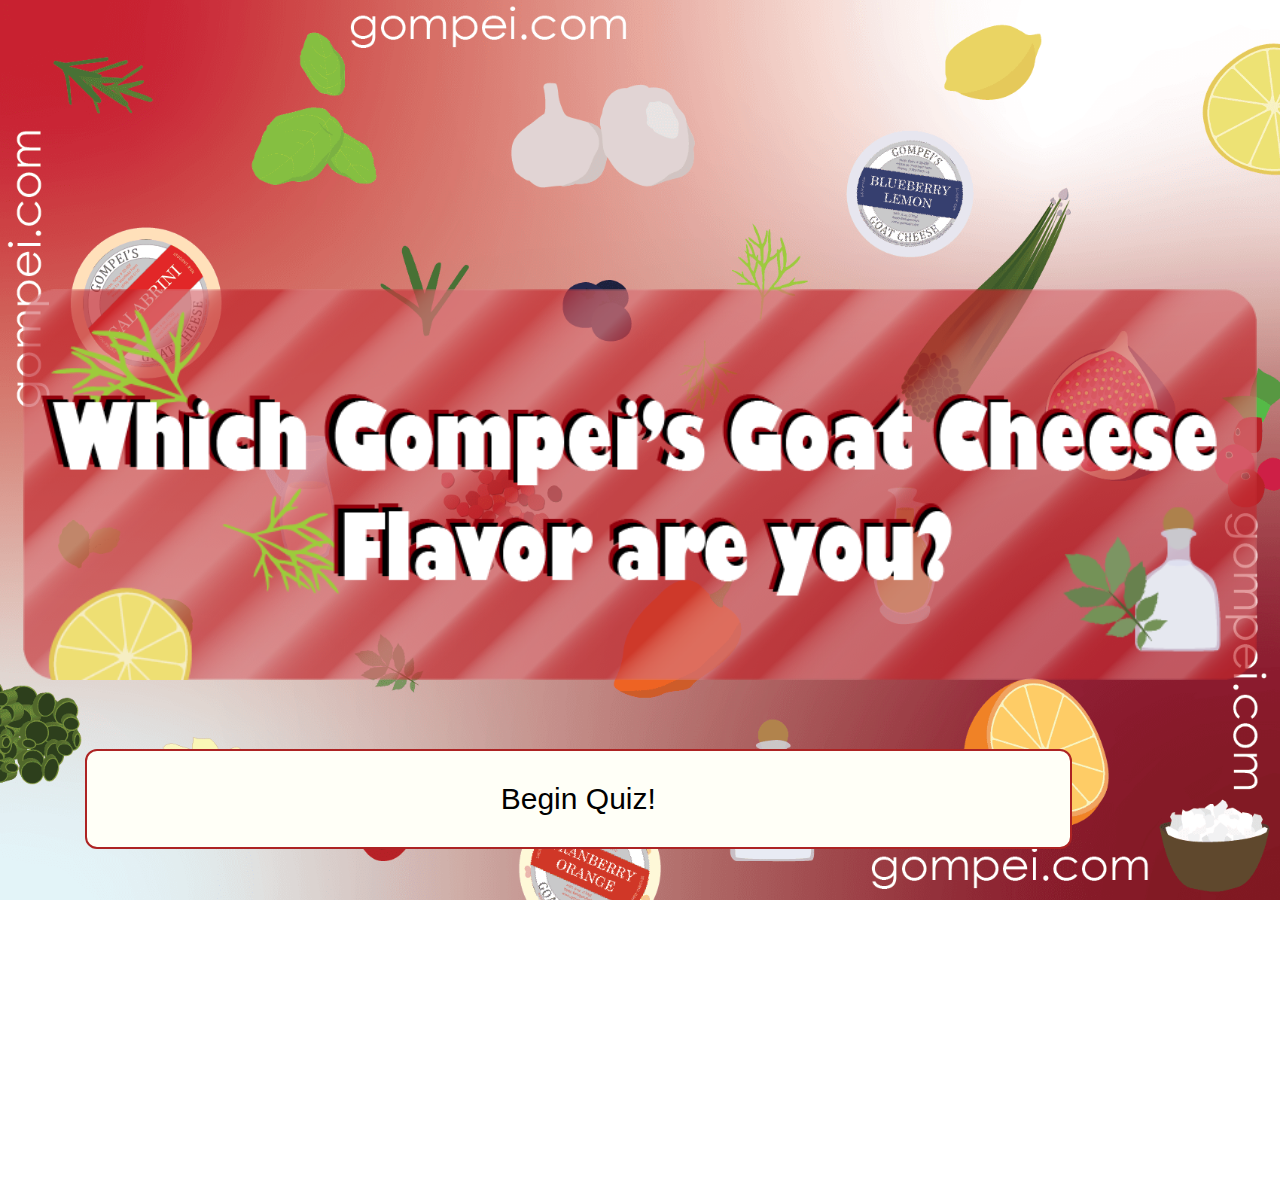
==== commit 56152d84: "updates" ====
--- a/index.html
+++ b/index.html
@@ -1,694 +1,17 @@
 <!DOCTYPE html>
 <html>
-<head>
-	<title>order@gompei.com</title>
+    <head>
+    <title>order@gompei.com</title>
 	<meta charset="UTF-8">
     <meta http-equiv="X-UA-Compatible" content="IE=edge">
     <meta name="viewport" content="width=device-width, initial-scale=1.0">
     <link rel="stylesheet" href="style.css">
 
-	<script src="https://ajax.googleapis.com/ajax/libs/jquery/3.3.1/jquery.min.js"></script>
-	<script>
-		jQuery($ => {
-		  // The speed of the scroll in milliseconds
-		  const speed = 500;
-	  
-		  $('a[href*="#"]')
-			.filter((i, a) => a.getAttribute('href').startsWith('#') || a.href.startsWith(`${location.href}#`))
-			.unbind('click.smoothScroll')
-			.bind('click.smoothScroll', event => {
-			  const targetId = event.currentTarget.getAttribute('href').split('#')[1];
-			  const targetElement = document.getElementById(targetId);
-	  
-			  if (targetElement) {
-				event.preventDefault();
-				$('html, body').animate({ scrollTop: $(targetElement).offset().top }, speed);
-			  }
-			});
-		});
-	  </script>
-
-</head>
-<body>
-<div id="main">
-	<form  id="form">
-
-		<div class="q" id="1">
-			<p><img src="questions/1.png" style="width:100%;height:100%"></p>
-			<div class = "row">
-				<div class = "column">
-					<input type="radio" name="bedtime" id="boring" value="plain blueb" class="input-hidden"/>
-						<label for="boring"><img src="1/9.png" style="width:100%;height:100%"></label>
-				</div>
-				<div class = "column">
-					<input type="radio" name="bedtime" id="normal" value="crano choco" class="input-hidden"/>
-						<label for="normal"><img src="1/11.png" style="width:100%;height:100%"></label>
-				</div>
-				<div class = "column">
-					<input type="radio" name="bedtime" id="colleg" value="fiery" class="input-hidden"/>
-						<label for="colleg"><img src="1/10-2.png" style="width:100%;height:100%"></label>
-				</div>	
-				<div class = "column">
-					<input type="radio" name="bedtime" id="lazyyy" value="chive" class="input-hidden"/>
-						<label for="lazyyy"><img src="1/always.png" style="width:100%;height:100%"></label>
-				</div>	
-			</div>
-			<p><a href="#2"><i class="arrow down"></i></a></p>
-
-
-		</div>
-
-		
-		<div class="q" id="2">
-			<p><img src="questions/3.png" style="width:100%;height:100%"></p>
-			<div class = "row">
-				<div class = "column">
-					<input type="radio" name="activityLevel" id="basic" value="plain" class="input-hidden"/>
-						<label for="basic"><img src="2/chicknood.png" style="width:100%;height:100%"></label>
-				</div>
-				<div class = "column">
-					<input type="radio" name="activityLevel" id="ouch" value="fiery" class="input-hidden"/>
-						<label for="ouch"><img src="2/juice.png" style="width:100%;height:100%"></label>
-				</div>
-				<div class = "column">
-					<input type="radio" name="activityLevel" id="weird" value="choco chive" class="input-hidden"/>
-						<label for="weird"><img src="2/maccheese.png" style="width:100%;height:100%"></label>		
-				</div>
-				<div class = "column">
-					<input type="radio" name="activityLevel" id="omg" value="calab pinkp" class="input-hidden"/>
-						<label for="omg"><img src="2/meatball.png" style="width:100%;height:100%"></label>
-				</div>
-			</div>
-			<p><a href="#3"><i class="arrow down"></i></a></p>
-
-			
-		</div>
-		
-		
-		<div class="q" id="3">
-			<p><img src="questions/2.png" style="width:100%;height:100%"></p>
-			<div class = "row">
-				<div class = "column">
-					<input type="radio" name="spirit" id="unique" value="calab" class="input-hidden"/>
-						<label for="unique"><img src="3/brussel.png" style="width:100%;height:100%"></label>
-				</div>
-				<div class = "column">
-					<input type="radio" name="spirit" id="bore" value="blueb" class="input-hidden"/>
-						<label for="bore"><img src="3/carrot.png" style="width:100%;height:100%"></label>		
-				</div>
-				<div class = "column">
-					<input type="radio" name="spirit" id="layer" value="pinkp herbg" class="input-hidden"/>
-						<label for="layer"><img src="3/onion.png" style="width:100%;height:100%"></label>
-				</div>
-				<div class = "column">
-					<input type="radio" name="spirit" id="tomato" value="chive choco fiery" class="input-hidden"/>
-						<label for="tomato"><img src="3/tomahto.png" style="width:100%;height:100%"></label>
-				</div>
-			</div>
-			<p><a href="#4"><i class="arrow down"></i></a></p>
-
-			
-		</div>
-		
-		<div class="q" id="4">
-			<p><img src="questions/4.png" style="width:100%;height:100%"></p>
-			<div class = "row">
-				<div class = "column">
-					<input type="radio" name="calls" id="strong" value="plain herbg" class="input-hidden"/>
-						<label for="strong"><img src="4/bowser.png" style="width:100%;height:100%"></label>
-				</div>
-				<div class = "column">
-					<input type="radio" name="calls" id="easy" value="chive calab" class="input-hidden"/>
-						<label for="easy"><img src="4/kirby.png" style="width:100%;height:100%"></label>
-				</div>
-				<div class = "column">	
-					<input type="radio" name="calls" id="typical" value="fiery blueb crano" class="input-hidden"/>
-						<label for="typical"><img src="4/mario.png" style="width:100%;height:100%"></label>
-				</div>
-				<div class = "column">
-					<input type="radio" name="calls" id="soft" value="pinkp choco" class="input-hidden"/>
-						<label for="soft"><img src="4/peach.png" style="width:100%;height:100%"></label>				
-				</div>
-			</div>
-			<p><a href="#5"><i class="arrow down"></i></a></p>
-
-			
-		</div>
-		
-
-		<div class="q" id="5">
-			<p><img src="questions/5.png" style="width:100%;height:100%"></p>
-			<div class = "row">
-				<div class = "column">
-					<input type="radio" name="adventure" id="crazy" value="chive calab" class="input-hidden"/>
-						<label for="crazy"><img src="5/any.png" style="width:100%;height:100%"></label>
-				</div>
-				<div class = "column">
-					<input type="radio" name="adventure" id="hungry" value="pinkp fiery" class="input-hidden"/>
-						<label for="hungry"><img src="5/food.png" style="width:100%;height:100%"></label>	
-				</div>
-				<div class = "column">
-					<input type="radio" name="adventure" id="scared" value="fiery" class="input-hidden"/>
-						<label for="scared"><img src="5/heights.png" style="width:100%;height:100%"></label>	
-				</div>
-				<div class = "column">
-					<input type="radio" name="adventure" id="YAS" value="blueb choco plain pinkp" class="input-hidden"/>
-						<label for="YAS"><img src="5/sledding.png" style="width:100%;height:100%"></label>	
-				</div>
-			</div>
-			<p><a href="#6"><i class="arrow down"></i></a></p>
-
-			
-		</div>
-
-
-		<div class="q" id="6">
-			<p><img src="questions/6.png" style="width:100%;height:100%"></p>
-			<div class = "row">
-				<div class = "column"><input type="radio" name="tool" id="prot" value="pinkp choco" class="input-hidden"/>
-					<label for="prot"><img src="6/Bug spray.png" style="width:100%;height:100%"></label>
-				</div>
-				<div class = "column">
-					<input type="radio" name="tool" id="jammer" value="fiery crano" class="input-hidden"/>
-						<label for="jammer"><img src="6/Guitar.png" style="width:100%;height:100%"></label>				
-				</div>
-				<div class = "column">
-					<input type="radio" name="tool" id="scary2" value="blueb chive plain" class="input-hidden"/>
-						<label for="scary2"><img src="6/A knife.png" style="width:100%;height:100%"></label>				
-				</div>
-				<div class = "column">
-					<input type="radio" name="tool" id="woop" value="chive calab" class="input-hidden"/>
-						<label for="woop"><img src="6/Lol nothing.png" style="width:100%;height:100%"></label>				
-				</div>
-			</div>
-			<p><a href="#7"><i class="arrow down"></i></a></p>
-
-			
-			
-		</div>
-
-		<div class="q" id="7">
-			<p><img src="questions/7.png" style="width:100%;height:100%"></p>
-			<div class = "row">
-				<div class = "column">
-					<input type="radio" name="study" id="tears" value="fiery" class="input-hidden"/>
-						<label for="tears"><img src="7/Cry.png" style="width:100%;height:100%"></label>
-				</div>
-				<div class = "column">
-					<input type="radio" name="study" id="cramY" value="pinkp smoke" class="input-hidden"/>
-						<label for="cramY"><img src="7/Cram.png" style="width:100%;height:100%"></label>				
-				</div>
-				<div class = "column">
-					<input type="radio" name="study" id="email" value="herbg plain" class="input-hidden"/>
-						<label for="email"><img src="7/Email Professor.png" style="width:100%;height:100%"></label>
-				</div>
-				<div class = "column">
-					<input type="radio" name="study" id="SNED" value="chive calab crano" class="input-hidden"/>
-						<label for="SNED"><img src="7/Full send.png" style="width:100%;height:100%"></label>				
-				</div>
-			</div>		
-			<p><a href="#8"><i class="arrow down"></i></a></p>
-	
-		</div>
-
-		<div class="q" id="8">
-			<p><img src="questions/8.png" style="width:100%;height:100%"></p>
-			<div class = "row">
-				<div class = "column">
-					<input type="radio" name="squad" id="talker" value="pinkp" class="input-hidden"/>
-						<label for="talker"><img src="8/Always Taking.png" style="width:100%;height:100%"></label>
-				</div>
-				<div class = "column">
-					<input type="radio" name="squad" id="vibin" value="chive smoke" class="input-hidden"/>
-						<label for="vibin"><img src="8/Always Vibing.png" style="width:100%;height:100%"></label>				
-				</div>
-				<div class = "column">
-					<input type="radio" name="squad" id="mama" value="blueb herbg" class="input-hidden"/>
-						<label for="mama"><img src="8/The Mom.png" style="width:100%;height:100%"></label>
-				</div>
-				<div class = "column">
-					<input type="radio" name="squad" id="kepto" value="calab crano" class="input-hidden"/>
-						<label for="kepto"><img src="8/The klepto.png" style="width:100%;height:100%"></label>				
-				</div>
-			</div>
-			<p><a href="#9"><i class="arrow down"></i></a></p>
-
-			
-		</div>
-
-
-
-		<div class="q" id="9">
-			<p><img src="questions/9.png" style="width:100%;height:100%"></p>
-			<div class = "row">
-				<div class = "column">
-					<input type="radio" name="group" id="leader" value="herbg" class="input-hidden"/>
-						<label for="leader"><img src="9/The leader.png" style="width:100%;height:100%"></label>
-				</div>
-				<div class = "column">
-					<input type="radio" name="group" id="slacker" value="chive choco" class="input-hidden"/>
-						<label for="slacker"><img src="9/The slacker.png" style="width:100%;height:100%"></label>				
-				</div>
-				<div class = "column">
-					<input type="radio" name="group" id="defa" value="pinkp" class="input-hidden"/>
-						<label for="defa"><img src="9/Default leader.png" style="width:100%;height:100%"></label>				
-				</div>
-				<div class = "column">
-					<input type="radio" name="group" id="noconfront" value="blueb fiery" class="input-hidden"/>
-						<label for="noconfront"><img src="9/Avoiding confrontation .png" style="width:100%;height:100%"></label>
-				</div>
-			</div>
-			<p><a href="#10"><i class="arrow down"></i></a></p>
-
-			
-		</div>
-
-
-
-		<div class="q" id="10">
-			<p><img src="questions/10.png" style="width:100%;height:100%">?</p>
-			<div class = "row">
-				<div class = "column">
-					<input type="radio" name="friend" id="dinks" value="blueb" class="input-hidden"/>
-						<label for="dinks"><img src="10/Buy dunks.png" style="width:100%;height:100%"></label>
-				</div>
-				<div class = "column">
-					<input type="radio" name="friend" id="togeth" value="fiery" class="input-hidden"/>
-						<label for="togeth"><img src="10/Cry together.png" style="width:100%;height:100%"></label>				
-				</div>
-				<div class = "column">
-					<input type="radio" name="friend" id="no" value="chive pinkp" class="input-hidden"/>
-						<label for="no"><img src="10/Do nothing.png" style="width:100%;height:100%"></label>				
-				</div>
-				<div class = "column">
-					<input type="radio" name="friend" id="getOver" value="crano" class="input-hidden"/>
-						<label for="getOver"><img src="10/Get over it.png" style="width:100%;height:100%"></label>				
-				</div>
-			</div>	
-			<p><a href="#11"><i class="arrow down"></i></a></p>
-		
-		</div>
-
-
-
-		<div class="q" id="11">
-			<p><img src="questions/11.png" style="width:100%;height:100%"></p>
-			<div class = "row">
-				<div class = "column">
-					<input type="radio" name="grown" id="prezzy" value="calab herbg plain" class="input-hidden"/>
-						<label for="prezzy"><img src="11/President.png" style="width:100%;height:100%"></label>
-				</div>
-				<div class = "column">
-					<input type="radio" name="grown" id="doc" value="blueb pinkp" class="input-hidden"/>
-						<label for="doc"><img src="11/Adoctor.png" style="width:100%;height:100%"></label>				
-				</div>
-				<div class = "column">
-					<input type="radio" name="grown" id="parent" value="crano smoke" class="input-hidden"/>
-						<label for="parent"><img src="11/ParentOfLike6-7Kids.png" style="width:100%;height:100%"></label>				
-				</div>
-				<div class = "column">
-					<input type="radio" name="grown" id="montana" value="fiery smoke choco" class="input-hidden"/>
-						<label for="montana"><img src="11/HannahMontana.png" style="width:100%;height:100%"></label>				
-				</div>
-			</div>
-			<p><a href="#12"><i class="arrow down"></i></a></p>
-
-			
-		</div>
-
-
-
-		<div class="q" id="12">
-			<p><img src="questions/12.png" style="width:100%;height:100%"></p>
-			<div class = "row">
-				<div class = "column">
-					<input type="radio" name="music" id="speci" value="fiery calab" class="input-hidden"/>
-						<label for="speci"><img src="12/IHaveVerySpecificPlaylistsForEveryMood.png" style="width:100%;height:100%"></label>
-				</div>
-				<div class = "column">
-					<input type="radio" name="music" id="all" value="pinkp smoke" class="input-hidden"/>
-						<label for="all"><img src="12/ILiterallyListentoTheSameThingEverytimeIPlayMusic.png" style="width:100%;height:100%"></label>				
-				</div>
-				<div class = "column">
-					<input type="radio" name="music" id="rando" value="chive choco" class="input-hidden"/>
-						<label for="rando"><img src="12/ARandomAssortmentOfSongsIEnjoy.png" style="width:100%;height:100%"></label>
-				</div>
-				<div class = "column">
-					<input type="radio" name="music" id="genre" value="blueb plain" class="input-hidden"/>
-						<label for="genre"><img src="12/MyFavoriteGenre.png" style="width:100%;height:100%"></label>	
-				</div>
-			</div>
-			<p><a href="#13"><i class="arrow down"></i></a></p>
-
-			
-		</div>
-
-
-		<div class="q" id="13">
-			<p><img src="questions/13.png" style="width:100%;height:100%"></p>
-			<div class = "row">
-				<div class = "column">
-					<input type="radio" name="chain" id="chick" value="plain chive" class="input-hidden"/>
-						<label for="chick"><img src="13/Chi-Fli-A.png" style="width:100%;height:100%"></label>
-				</div>
-				<div class = "column">
-					<input type="radio" name="chain" id="mcd" value="pinkp" class="input-hidden"/>
-						<label for="mcd"><img src="13/McDonalds.png" style="width:100%;height:100%"></label>			
-				</div>
-				<div class = "column">
-					<input type="radio" name="chain" id="wndy" value="blueb crano" class="input-hidden"/>
-						<label for="wndy"><img src="13/Wendys.png" style="width:100%;height:100%"></label>
-				</div>
-				<div class = "column">
-					<input type="radio" name="chain" id="combo" value="fiery smoke" class="input-hidden"/>
-						<label for="combo"><img src="13/ImAtTheCombinationKFCAndTacoBellOfWorcester.png" style="width:100%;height:100%"></label>			
-				</div>
-			</div>
-			<p><a href="#14"><i class="arrow down"></i></a></p>
-
-			
-		</div>
-
-
-
-		<div class="q" id="14">
-			<p><img src="questions/14.png" style="width:100%;height:100%"></p>
-			<div class = "row">
-				<div class = "column">
-					<input type="radio" name="spice" id="sw" value="blueb plain choco" class="input-hidden"/>
-						<label for="sw"><img src="14/Sweet.png" style="width:100%;height:100%"></label>
-				</div>
-				<div class = "column">
-					<input type="radio" name="spice" id="salt" value="pinkp calab" class="input-hidden"/>
-						<label for="salt"><img src="14/Salty.png" style="width:100%;height:100%"></label>	
-				</div>
-				<div class = "column">
-					<input type="radio" name="spice" id="sour" value="chive smoke" class="input-hidden"/>
-						<label for="sour"><img src="14/Sour.png" style="width:100%;height:100%"></label>		
-				</div>
-				<div class = "column">
-					<input type="radio" name="spice" id="spicey" value="fiery herbg" class="input-hidden"/>
-						<label for="spicey"><img src="14/SpiZy.png" style="width:100%;height:100%"></label>
-				</div>
-			</div>
-			<p><a href="#15"><i class="arrow down"></i></a></p>
-	
-			
-		</div>
-
-
-		<div class="q" id="15">
-			<p><img src="questions/15.png" style="width:100%;height:100%"></p>
-			<div class = "row">
-				<div class = "column">
-					<input type="radio" name="cheese" id="sppon" value="crano plain" class="input-hidden"/>
-						<label for="sppon"><img src="15/TypicalSpoon.png" style="width:100%;height:100%"></label>
-				</div>
-				<div class = "column">
-					<input type="radio" name="cheese" id="fork" value="blueb" class="input-hidden"/>
-						<label for="fork"><img src="15/AverageFork.png" style="width:100%;height:100%"></label>	
-				</div>
-				<div class = "column">
-					<input type="radio" name="cheese" id="notdirty" value="chive calab" class="input-hidden"/>
-						<label for="notdirty"><img src="15/UsingWhateverIsNotInThePileOfDirtyDishes.png" style="width:100%;height:100%"></label>	
-				</div>
-				<div class = "column">
-					<input type="radio" name="cheese" id="wood" value="fiery chive" class="input-hidden"/>
-						<label for="wood"><img src="15/IdEatItOutOfThePotWithTheWoodenSpoonICookedWith.png" style="width:100%;height:100%"></label>	
-				</div>
-			</div>
-			<p><a href="#16"><i class="arrow down"></i></a></p>
-
-			
-		</div>
-
-
-		<div class="q" id="16">
-			<p><img src="questions/16.png" style="width:100%;height:100%"></p>
-			<div class = "row">
-				<div class = "column">
-					<input type="radio" name="harry" id="g" value="pinkp plain herbg" class="input-hidden"/>
-						<label for="g">	<img src="16/button16-20_assets_gryffindor.png" style="width:100%;height:100%"></label>
-				</div>
-				<div class = "column">
-					<input type="radio" name="harry" id="r" value="smoke blueb" class="input-hidden"/>
-						<label for="r">	<img src="16/button16-20_assets_ravenclaw.png" style="width:100%;height:100%"></label>				
-				</div>
-				<div class = "column">
-					<input type="radio" name="harry" id="h" value="crano calab" class="input-hidden"/>
-						<label for="h"><img src="16/button16-20_assets_hufflepuff.png" style="width:100%;height:100%"></label>				
-				</div>
-				<div class = "column">
-					<input type="radio" name="harry" id="s" value="fiery choco chive" class="input-hidden"/>
-						<label for="s"><img src="16/button16-20_assets_slytherin.png" style="width:100%;height:100%"></label>				
-				</div>
-			</div>
-			<p><a href="#17"><i class="arrow down"></i></a></p>
-
-			
-		</div>
-
-
-
-		<div class="q" id="17">
-			<p><img src="questions/17.png" style="width:100%;height:100%"></p>
-			<div class = "row">
-				<div class = "column">
-					<input type="radio" name="danny" id="burr" value="plain choco" class="input-hidden"/>
-						<label for="burr">	<img src="17/button16-20_assets_dannyBurrito.png" style="width:100%;height:100%"></label>
-				</div>
-				<div class = "column">
-					<input type="radio" name="danny" id="cheet" value="chive" class="input-hidden"/>
-						<label for="cheet">	<img src="17/button16-20_assets_dannyDeCheeto.png" style="width:100%;height:100%"></label>				
-				</div>
-				<div class = "column">
-					<input type="radio" name="danny" id="reet" value="pinkp" class="input-hidden"/>
-						<label for="reet">	<img src="17/button16-20_assets_dannyDorito.png" style="width:100%;height:100%"></label>				
-				</div>
-				<div class = "column">
-					<input type="radio" name="danny" id="beet" value="fiery herbg" class="input-hidden"/>
-						<label for="beet">	<img src="17/button16-20_assets_dannyDeBeeto.png" style="width:100%;height:100%"></label>				
-				</div>
-			</div>
-			<p><a href="#18"><i class="arrow down"></i></a></p>
-
-			
-		</div>
-
-
-
-		<div class="q" id="18">
-			<p><img src="questions/18.png" style="width:100%;height:100%"></p>
-			<div class = "row">
-				<div class = "column">
-					<input type="radio" name="cook" id="mash" value="blueb calab" class="input-hidden"/>
-						<label for="mash">	<img src="18/button16-20_assets_mashed.png" style="width:100%;height:100%"></label>
-				</div>
-				<div class = "column">
-					<input type="radio" name="cook" id="smash" value="chive choco" class="input-hidden"/>
-						<label for="smash">	<img src="18/button16-20_assets_smashed.png" style="width:100%;height:100%"></label>				
-				</div>
-				<div class = "column">
-					<input type="radio" name="cook" id="bake" value="fiery pinkp" class="input-hidden"/>
-						<label for="bake">	<img src="18/button16-20_assets_baked.png" style="width:100%;height:100%"></label>				
-				</div>
-				<div class = "column">
-					<input type="radio" name="cook" id="sweete" value="crano" class="input-hidden"/>
-						<label for="sweete">	<img src="18/button16-20_assets_anySweet.png" style="width:100%;height:100%"></label>				
-				</div>
-			</div>
-			<p><a href="#19"><i class="arrow down"></i></a></p>
-
-	
-			
-		</div>
-
-
-		<div class="q" id="19">
-			<p><img src="questions/19.png" style="width:100%;height:100%"></p>
-			<div class = "row">
-				<div class = "column">
-					<input type="radio" name="toppi" id="sprink" value="fiery smoke" class="input-hidden"/>
-						<label for="sprink"><img src="19/button16-20_assets_rainbowSprinkles.png" style="width:100%;height:100%"></label>
-				</div>
-				<div class = "column">
-					<input type="radio" name="toppi" id="chippies" value="blueb plain choco" class="input-hidden"/>
-						<label for="chippies"><img src="19/button16-20_assets_chocoChippies.png" style="width:100%;height:100%"></label>				
-				</div>
-				<div class = "column">
-					<input type="radio" name="toppi" id="oreo" value="chive calab" class="input-hidden"/>
-						<label for="oreo"><img src="19/button16-20_assets_oreo.png" style="width:100%;height:100%"></label>				
-				</div>
-				<div class = "column">
-					<input type="radio" name="toppi" id="dif" value="herbg crano pinkp" class="input-hidden"/>
-						<label for="dif"><img src="19/button16-20_assets_differentEveryTime.png" style="width:100%;height:100%"></label>		
-				</div>
-			</div>	
-			<p><a href="#20"><i class="arrow down"></i></a></p>
-
-			
-		</div>
-
-
-		<div class="q" id="20">
-			<p><img src="questions/20.png" style="width:100%;height:100%"></p>
-			<div class = "row">
-				<div class = "column">
-					<input type="radio" name="fucks" id="slap" value="" class="input-hidden"/>
-						<label for="slap"><img src="20/button16-20_assets_slaps.png" style="width:100%;height:100%"></label>
-				</div>
-				<div class = "column">
-					<input type="radio" name="fucks" id="havent" value="plain" class="input-hidden"/>
-						<label for="havent"><img src="20/button16-20_assets_haventTried.png" style="width:100%;height:100%"></label>				
-				</div>
-				<div class = "column">
-					<input type="radio" name="fucks" id="notgood" value="" class="input-hidden"/>
-						<label for="notgood"><img src="20/button16-20_assets_notGood.png" style="width:100%;height:100%"></label>				
-				</div>
-				<div class = "column">
-					<input type="radio" name="fucks" id="fu" value="chive" class="input-hidden"/>
-						<label for="fu"><img src="20/button16-20_assets_employeesOnly.png" style="width:100%;height:100%"></label>				
-				</div>
-			</div>
-
-			
-		</div>
-
-
-		<button type="submit" value="Submit">Finish Quiz!</button>
-
-	</form>
-
-
-</div>
-<h2 id="selected"></h2>
-
-
-<script>
- 
-    
-	document.getElementById("form").onsubmit=function() {
-
-		var checked = document.querySelectorAll('input:checked');
-
-		if (checked.length == 20) {
-	   
-	  		bedtime = document.querySelector('input[name = "bedtime"]:checked').value;
-	 		activityLevel = document.querySelector('input[name = "activityLevel"]:checked').value;
-	 		spirit = document.querySelector('input[name = "spirit"]:checked').value;
-			calls = document.querySelector('input[name = "calls"]:checked').value;
-			adventure = document.querySelector('input[name = "adventure"]:checked').value;
-			tool  = document.querySelector('input[name = "tool"]:checked').value;
-			study = document.querySelector('input[name = "study"]:checked').value;
-			squad = document.querySelector('input[name = "squad"]:checked').value;
-			group = document.querySelector('input[name = "group"]:checked').value;
-			friend = document.querySelector('input[name = "friend"]:checked').value;
-			grown = document.querySelector('input[name = "grown"]:checked').value;
-			music = document.querySelector('input[name = "music"]:checked').value;
-			chain = document.querySelector('input[name = "chain"]:checked').value;
-			spice = document.querySelector('input[name = "spice"]:checked').value; 
-			cheese = document.querySelector('input[name = "cheese"]:checked').value; 
-			harry = document.querySelector('input[name = "harry"]:checked').value; 
-			danny = document.querySelector('input[name = "danny"]:checked').value; 
-			cook = document.querySelector('input[name = "cook"]:checked').value; 
-			toppi = document.querySelector('input[name = "toppi"]:checked').value;
-			fucks = document.querySelector('input[name = "fucks"]:checked').value;
-
-			// initialize score variables 
-			plain = 0;
-			herbg = 0;
-			chive = 0;
-			calab = 0;
-			choco = 0;
-			blueb = 0;
-			crano = 0;
-			pinkp = 0;
-			fiery = 0;
-			smoke = 0;
-	  
-			//function to calculate score for each question, based on value
-			function eachscore(x) {
-				if(x == "plain") { plain+=1}
-				if(x == "blueb") { blueb+=1}
-				if(x == "choco") { choco+=1}
-				if(x == "smoke") { smoke+=1}
-				if(x == "fiery") { fiery+=1}
-				if(x == "crano") { crano+=1}
-				if(x == "herbg") { herbg+=1}
-				if(x == "chive") { chive+=1}
-				if(x == "calab") { calab+=1}
-				if(x == "pinkp") { pinkp+=1}
-
-			}
-			// for the above function, you could also change the 1 to a variable so you could give more points for certain questions
-		
-			//call function for each question
-			eachscore(eval("bedtime"));
-			eachscore(eval("activityLevel"));
-			eachscore(eval("spirit"));
-			eachscore(eval("calls"));
-			eachscore(eval("adventure"));
-			eachscore(eval("tool"));
-			eachscore(eval("study"));
-			eachscore(eval("squad"));
-			eachscore(eval("group"));
-			eachscore(eval("friend"));
-			eachscore(eval("grown"));
-			eachscore(eval("music"));
-			eachscore(eval("chain"));
-			eachscore(eval("spice"));
-			eachscore(eval("cheese"));
-			eachscore(eval("harry"));
-			eachscore(eval("danny"));
-			eachscore(eval("cook"));
-			eachscore(eval("toppi"));
-			eachscore(eval("fucks"));
-
-		
-	  
-	  
-			all = [plain, blueb, choco, smoke, fiery, crano, herbg, chive, calab, pinkp];
-		
-			//get the max score  in the array
-			maxscore = Math.max.apply(Math,all);
-		
-			//figure out which score is the max score by identifying its index number
-			for (i = 0; i < all.length; i++) {
-				if (all[i] == maxscore) {
-					highest = i;
-				}
-			}
-	
-
-			// object holding scores and feedback	
-			scores = [{index:0, feedback: "You got Plain. Yikes. Do you read books too? Haha kidding, books are great! There’s nothing wrong with being plain, but maybe pick up a hobby."},
-					{index:1, feedback: "You got Blueberry Lemon.  WHAT UPPPPP. BLUEBERRY LEMON. Interesting. I don’t think I know a true blueberry lemon. I bet you’re super chill. You do your own thing, but you also know how to have a good time. Live-love-eat-repeat, am I right?"},
-					{index:2, feedback: "You got Chocolate. The classic ~go with the flow~. You’re completely your own person, different from your piers, but you still fit in. I bet you’re pretty emotional too. Like, you don’t let other people see it, but you get sad too. It’s ok, it happens."},
-					{index:3, feedback: "You got Hickory Smoked! You’re a very specific type of person. And I just don’t know. I just don’t know how to describe it. You’re just… very interesting."},
-					{index:4, feedback: "You got Fiery Fig. You act like a tough guy, but deep down you’re kinda insecure. It’s gonna be ok! You got this! Fiery Figs may be secret softies, but you’re sick as heck! Loveable, fun, immaculate vibes. Go you."},
-					{index:5, feedback: "You got Cranberry Orange... You’re just full of surprises. I bet you live by that phrase, what is it? Oh, don’t judge a book by it’s cover. What a nice motto. You’re perfectly sweet. Don’t stop being you."},
-					{index:6, feedback: "You got Herb Garlic! Wow. WOW. Can I have your autograph? You're gonna be so successful someday. I know that's not a personality trait, but it kinda is..."},
-					{index:7, feedback: "You got Chive! You’re probably a college kid, or almost one at least. If you’re older… were you a frat boy? Maybe a free-spirit? Cool. Chive slaps ;). I bet you didn’t take this quiz by choice, somebody probably told you to. You were going to do it eventually because deep down you’re a good friend, but you’re kinda lazy. Me too."},
-					{index:8, feedback: "You got Calabrini.  You seem pretty cool. You’re the kinda person who is normal but like, add a leetle bit of SPICEEE. Yanno. Oh and some people say you’re controlling, but you say ~I just like things my way.~ Whatever floats your goat I guess!"},
-					{index:9, feedback: "You're a Pink Peppercorn.You’re either a dad or a nerd. In a good way though, like, you’re not basic, a bit witty. A little weird. That’s fine. Not afraid to express yourself. That’s great. All in all, I think you’re probably a good friend who advocates for what you believe in. Peppahhh."}];
-
-
-
-
-			//loop to match index to score and reply with feedback
-			for (i = 0; i<scores.length; i++) {
-				if(highest == scores[i].index) {
-					document.getElementById("selected").innerHTML = scores[i].feedback;
-				}
-			}
-		}
-	else alert("Fill out all questions before submitting.");
-
-	return false; // required to not refresh the page; just leave this here
-}
-</script>
-
-<input type="button" value="Open a Popup Window" onclick="window.open('other.html','popUpWindow','height=500,width=400,left=100,top=100,resizable=yes,scrollbars=yes,toolbar=yes,menubar=no,location=no,directories=no, status=yes');">
-
-</body>
-</html>
+    </head>
+    <body>
+        <div class="q">
+            <div><h1><img src="tit.png" style="width:100%;height:100%"></h1></div>
+            <div><button class="start-but"><a href="quiz.html" style="color: black; text-decoration: none;">Begin Quiz!</a></button></div>
+        </div>
+    </body>
+</html>--- a/style.css
+++ b/style.css
@@ -1,5 +1,6 @@
 html {
   scroll-behavior: smooth;
+  
 }
 
 body {
@@ -15,6 +16,8 @@
 margin-left: 17%;
 margin-right: 17%;
 margin-top: 5%;
+margin-bottom: 5%;
+
 }
 
 #header {
@@ -30,20 +33,16 @@
   width: fit-content;
 }
 
-#start {
- margin:10%;
- margin-top:20%;
-}
 .start-but {
-  position:absolute;
-  width:75%;
+  position:relative;
+  width:80%;
   height: 100px;
-  text-align: center;
+  align-items: center;
   font-size: 30px;
   display: block;
   background-color: rgb(255, 255, 247);
   font-family: Impact, Haettenschweiler, 'Arial Narrow Bold', sans-serif;
-  margin: 30px 0;
+  margin: 5%;
   color:black;
   border: 2px solid #ad2323;
   padding: 14px 60px;
@@ -64,9 +63,9 @@
 
 .start-but:hover {
   border-color: "#972525";
-  transition: all 1s ease;
-  background: rgb(255, 235, 122);
-  box-shadow: 0px 0px 1px #777;
+  transition: all .5s ease;
+  background: rgb(255, 240, 156);
+  box-shadow: 0px 0px 2px #777;
 }
 
 
@@ -78,13 +77,7 @@
   height: 100%;
 }
 
-h2 {
-  font-size: 10px;
-  text-align: center;
-  font-size: 20px ;
-  color: white;
-  height: 200px;
-}
+
 
 * {
   box-sizing: border-box;
@@ -105,6 +98,7 @@
 }
 
 .q {
+  align-items: center;
   margin-top: 20%;
   padding: 15px;
   margin-bottom: 20%;
@@ -131,7 +125,7 @@
   border: 1px solid #fff;
   box-shadow: 0 0 3px 3px rgb(245, 219, 255);
   transform: 
-  scale(1.25);
+    scale(1.25);
 }
 
 button {
@@ -140,13 +134,14 @@
 }
 
 .arrow {
-  border: solid black;
-  border-width: 0 3px 3px 0;
-  display: inline-block;
+  
   padding: 3px;
+  transition: transform .2s;
 }
 
-.down {
-  transform: rotate(45deg);
-  -webkit-transform: rotate(45deg);
+
+.arrow:hover {
+  transform: scale(1.5);
+  
 }
+
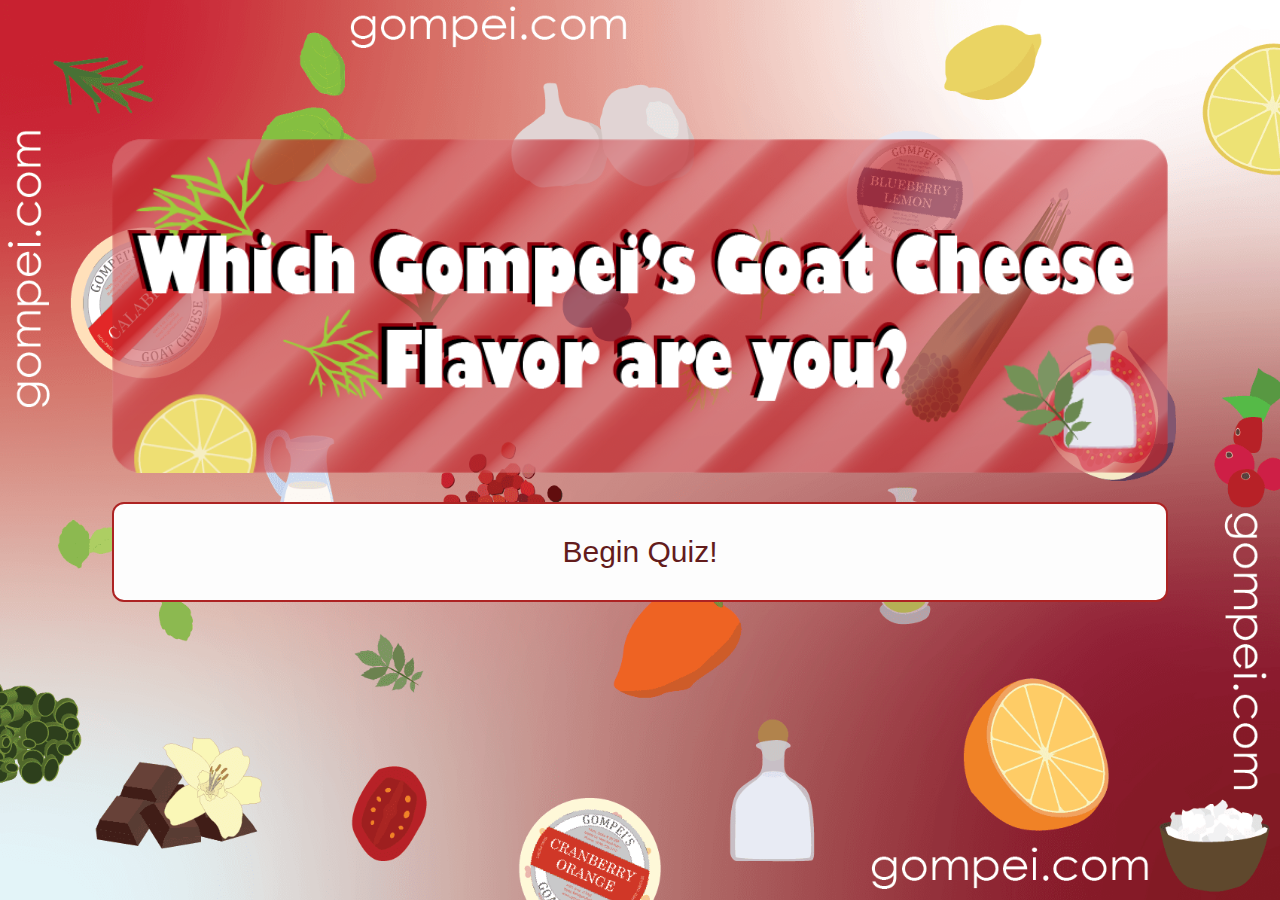
==== commit b3a621a7: "updates before roast" ====
--- a/index.html
+++ b/index.html
@@ -8,10 +8,10 @@
     <link rel="stylesheet" href="style.css">
 
     </head>
-    <body>
+    <body style="margin: 8%;">
         <div class="q">
             <div><h1><img src="tit.png" style="width:100%;height:100%"></h1></div>
-            <div><button class="start-but"><a href="quiz.html" style="color: black; text-decoration: none;">Begin Quiz!</a></button></div>
+            <div><button class="start-but"><a href="quiz.html" style="align-self:center; color: rgb(99, 28, 28); text-decoration: none;width:100%;height:100%">Begin Quiz!</a></button></div>
         </div>
     </body>
 </html>--- a/style.css
+++ b/style.css
@@ -13,10 +13,10 @@
 }
 
 #main {
-margin-left: 17%;
-margin-right: 17%;
+margin-left: 8%;
+margin-right: 8%;
 margin-top: 5%;
-margin-bottom: 5%;
+margin-bottom: 2%;
 
 }
 
@@ -35,37 +35,46 @@
 
 .start-but {
   position:relative;
-  width:80%;
+  width:100%;
   height: 100px;
   align-items: center;
   font-size: 30px;
   display: block;
-  background-color: rgb(255, 255, 247);
+  background-color: rgb(253, 253, 253);
   font-family: Impact, Haettenschweiler, 'Arial Narrow Bold', sans-serif;
-  margin: 5%;
+  margin:0 auto;
   color:black;
   border: 2px solid #ad2323;
-  padding: 14px 60px;
-  overflow: hidden;
   transition: 1s all ease;
   border-radius: 12px;
 }
-.start-but::before{
-  background: #972525;
-  content: "";
-  position: relative;
-  top: 50%;
-  left: 50%;
-  transform: translate(-50%,-50%);
-  z-index: -1;
-  transition: all 1s ease;
+
+.finish-but {
+  position:relative;
+  width:100%;
+  height: 100px;
+  align-items: center;
+  font-size: 40px;
+  display: block;
+  background-color: rgb(253, 253, 253);
+  font-family: Impact, Haettenschweiler, 'Arial Narrow Bold', sans-serif;
+  margin:0 auto;
+  color:black;
+  border: 2px solid #ad2323;
+  transition: 1s all ease;
+  border-radius: 12px;
 }
 
 .start-but:hover {
   border-color: "#972525";
-  transition: all .5s ease;
-  background: rgb(255, 240, 156);
-  box-shadow: 0px 0px 2px #777;
+  transition: all 2s ease;
+  background: rgb(129, 224, 91);
+  box-shadow: 0px 0px 4px #777;
+}
+
+.finish-but:active {
+  border-color: "#972525";
+  background: rgb(247, 169, 169);
 }
 
 
@@ -74,6 +83,7 @@
   text-align: center;
   font-size: 20px ;
   color: white;
+  width: 100%;
   height: 100%;
 }
 
@@ -86,7 +96,7 @@
 .column {
   float: left;
   width: 25%;
-  padding: 2%;
+  padding: 1%;
   object-fit: cover;
 }
 
@@ -99,14 +109,10 @@
 
 .q {
   align-items: center;
-  margin-top: 20%;
-  padding: 15px;
-  margin-bottom: 20%;
-}
-
-label {
-display: auto ;
-} 
+  margin-top: 10%;
+  padding: 10px;
+  margin-bottom: 25%;
+}
 
 .input-hidden {
   position: absolute;
@@ -125,23 +131,99 @@
   border: 1px solid #fff;
   box-shadow: 0 0 3px 3px rgb(245, 219, 255);
   transform: 
-    scale(1.25);
+    scale(1.2);
 }
 
 button {
-display: block;
-margin-top: 30px;
-}
+display: auto;
+align-items: center;
+}
+
 
 .arrow {
-  
   padding: 3px;
-  transition: transform .2s;
-}
-
+  transition: transform .3s;
+  margin-top: 4%;
+}
 
 .arrow:hover {
-  transform: scale(1.5);
-  
-}
-
+  transform: scale(1.2);
+}
+
+.popup {
+  position: relative;
+  display: inline-block;
+  padding:10%;
+  width:100%;
+  height:100%;
+  -webkit-user-select: none;
+  -moz-user-select: none;
+  -ms-user-select: none;
+  user-select: none;
+}
+
+
+/* The actual popup */
+
+.popup .popuptext {
+  visibility: hidden;
+  width: 100%;
+  height: fit-content;
+  background-color: rgb(110, 0, 15);
+  color: #fff;
+  text-align: center;
+  border-radius: 6px;
+  padding: 3%;
+  position: absolute;
+ 
+}
+
+
+
+.popup .popuptext::after {
+  content: "";
+  visibility: visible;
+  position: absolute;
+}
+
+
+/* Toggle this class - hide and show the popup */
+
+.popup .show {
+  visibility: visible;
+  -webkit-animation: fadeIn 1s;
+  animation: fadeIn 1s;
+}
+
+.popup #b1:hover + .popuptext {
+  visibility: visible;
+  opacity: 1;
+}
+ 
+.center-of-screen {
+  position: absolute;
+  align-items: center;
+  top: -20%;     
+  margin-top:  -100px;   
+  margin-left: -70px;
+}
+
+/* Add animation (fade in the popup) */
+
+@-webkit-keyframes fadeIn {
+  from {
+    opacity: 0;
+  }
+  to {
+    opacity: 1;
+  }
+}
+
+@keyframes fadeIn {
+  from {
+    opacity: 0;
+  }
+  to {
+    opacity: 1;
+  }
+} 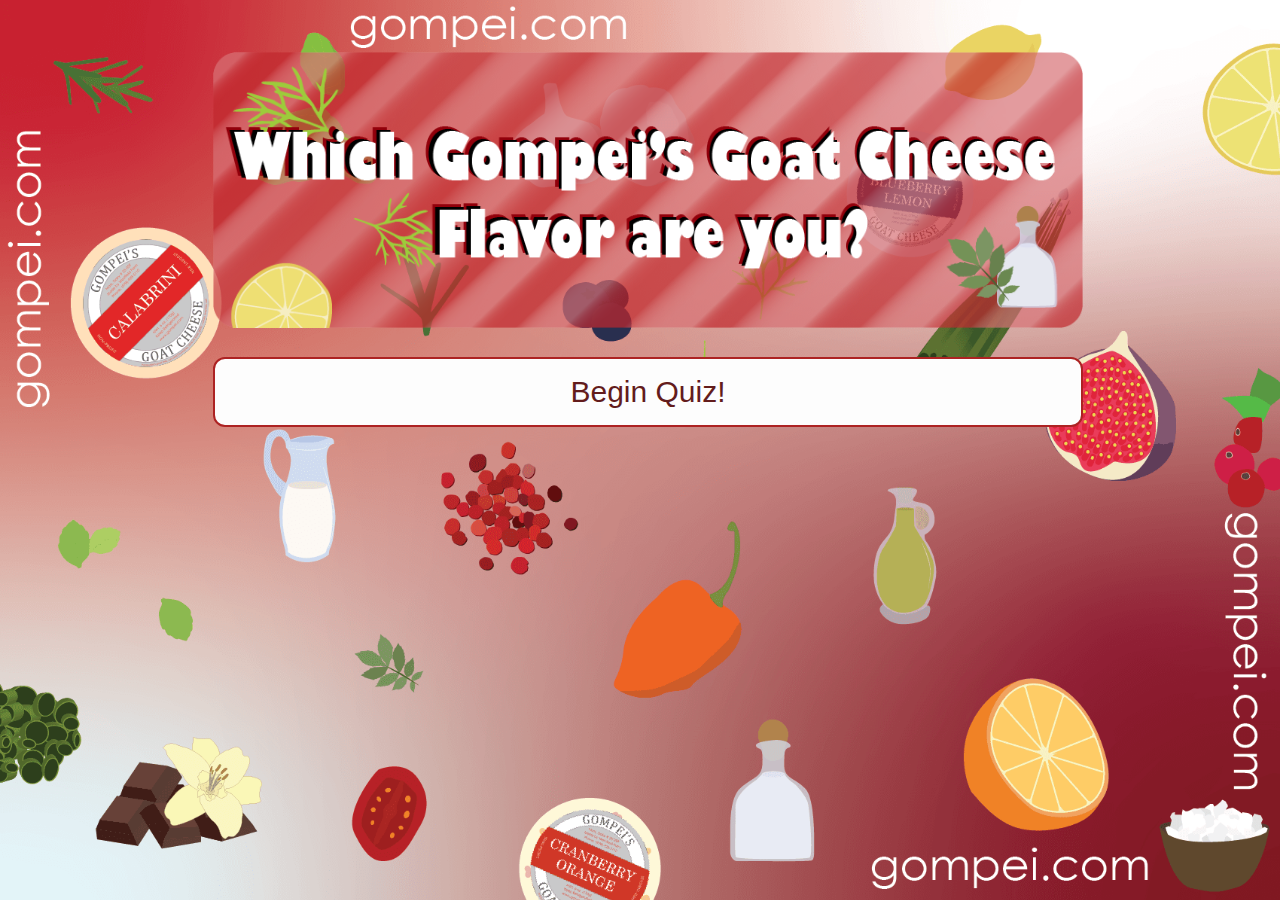
==== commit 309f6d17: "last touches" ====
--- a/index.html
+++ b/index.html
@@ -8,7 +8,7 @@
     <link rel="stylesheet" href="style.css">
 
     </head>
-    <body style="margin: 8%;">
+    <body >
         <div class="q">
             <div><h1><img src="tit.png" style="width:100%;height:100%"></h1></div>
             <div><button class="start-but"><a href="quiz.html" style="align-self:center; color: rgb(99, 28, 28); text-decoration: none;width:100%;height:100%">Begin Quiz!</a></button></div>
--- a/style.css
+++ b/style.css
@@ -1,6 +1,5 @@
 html {
   scroll-behavior: smooth;
-  
 }
 
 body {
@@ -9,14 +8,13 @@
 background-attachment: fixed;
 font-family: 'Franklin Gothic Medium', 'Arial Narrow', Arial, sans-serif;
 align-items: center;
-height: 70%;
+width: 100%;
+height: 100%;
 }
 
 #main {
-margin-left: 8%;
-margin-right: 8%;
-margin-top: 5%;
-margin-bottom: 2%;
+margin-top: 5px;
+margin-bottom: 10px;
 
 }
 
@@ -36,7 +34,7 @@
 .start-but {
   position:relative;
   width:100%;
-  height: 100px;
+  height: 70px;
   align-items: center;
   font-size: 30px;
   display: block;
@@ -52,7 +50,7 @@
 .finish-but {
   position:relative;
   width:100%;
-  height: 100px;
+  height: 70px;
   align-items: center;
   font-size: 40px;
   display: block;
@@ -63,12 +61,14 @@
   border: 2px solid #ad2323;
   transition: 1s all ease;
   border-radius: 12px;
+  padding-left: 5%;
+  padding-right:5%;
 }
 
 .start-but:hover {
   border-color: "#972525";
   transition: all 2s ease;
-  background: rgb(129, 224, 91);
+  background: rgb(224, 106, 91);
   box-shadow: 0px 0px 4px #777;
 }
 
@@ -79,7 +79,7 @@
 
 
 p {
-  font-size: 10px;
+  font-size: 12px;
   text-align: center;
   font-size: 20px ;
   color: white;
@@ -95,7 +95,7 @@
 
 .column {
   float: left;
-  width: 25%;
+  width: 50%;
   padding: 1%;
   object-fit: cover;
 }
@@ -109,9 +109,12 @@
 
 .q {
   align-items: center;
-  margin-top: 10%;
-  padding: 10px;
-  margin-bottom: 25%;
+  margin-top: 2%;
+  padding-top: 5px;
+  padding-bottom: 25%;
+  margin-bottom: 10%;
+  padding-left: 16%;
+  padding-right:16%;
 }
 
 .input-hidden {
@@ -150,80 +153,54 @@
   transform: scale(1.2);
 }
 
-.popup {
-  position: relative;
-  display: inline-block;
-  padding:10%;
-  width:100%;
-  height:100%;
-  -webkit-user-select: none;
-  -moz-user-select: none;
-  -ms-user-select: none;
-  user-select: none;
-}
-
-
-/* The actual popup */
-
-.popup .popuptext {
-  visibility: hidden;
-  width: 100%;
-  height: fit-content;
-  background-color: rgb(110, 0, 15);
-  color: #fff;
-  text-align: center;
-  border-radius: 6px;
-  padding: 3%;
-  position: absolute;
- 
-}
-
-
-
-.popup .popuptext::after {
-  content: "";
-  visibility: visible;
-  position: absolute;
-}
-
-
-/* Toggle this class - hide and show the popup */
-
-.popup .show {
-  visibility: visible;
-  -webkit-animation: fadeIn 1s;
-  animation: fadeIn 1s;
-}
-
-.popup #b1:hover + .popuptext {
-  visibility: visible;
-  opacity: 1;
-}
- 
-.center-of-screen {
-  position: absolute;
-  align-items: center;
-  top: -20%;     
-  margin-top:  -100px;   
-  margin-left: -70px;
-}
-
-/* Add animation (fade in the popup) */
-
-@-webkit-keyframes fadeIn {
-  from {
-    opacity: 0;
-  }
-  to {
-    opacity: 1;
-  }
-}
-
-@keyframes fadeIn {
-  from {
-    opacity: 0;
-  }
-  to {
-    opacity: 1;
-  }
-} +body {font-family: Arial, Helvetica, sans-serif;}
+
+/* The Modal (background) */
+.modal {
+  display: none; /* Hidden by default */
+  position: fixed; /* Stay in place */
+  z-index: 1; /* Sit on top */
+  padding-top: 100px; /* Location of the box */
+  padding-bottom: 100px;
+  left: 0;
+  top: 0;
+  width: 100%; /* Full width */
+  height: 100%; /* Full height */
+  overflow: auto; /* Enable scroll if needed */
+  background-color: rgb(0,0,0); /* Fallback color */
+  background-color: rgba(0,0,0,0.4); /* Black w/ opacity */
+}
+
+/* Modal Content */
+.modal-content {
+  background-color: #eec6c6;
+  font-size: 8em;
+  margin: auto;
+  padding: 20px;
+  border: 1px solid #888;
+  width: 80%;
+}
+
+/* The Close Button */
+.close {
+  color: #aaaaaa;
+  float: right;
+  font-size: 28px;
+  font-weight: bold;
+}
+
+.close:hover,
+.close:focus {
+  color: #000;
+  text-decoration: none;
+  cursor: pointer;
+}
+
+@media screen and (max-width:767px) {
+ .q {
+   padding-left: 20px;
+   padding-right: 20px;
+   padding-top: 25%;
+   padding-bottom: 25%;
+ }
+}